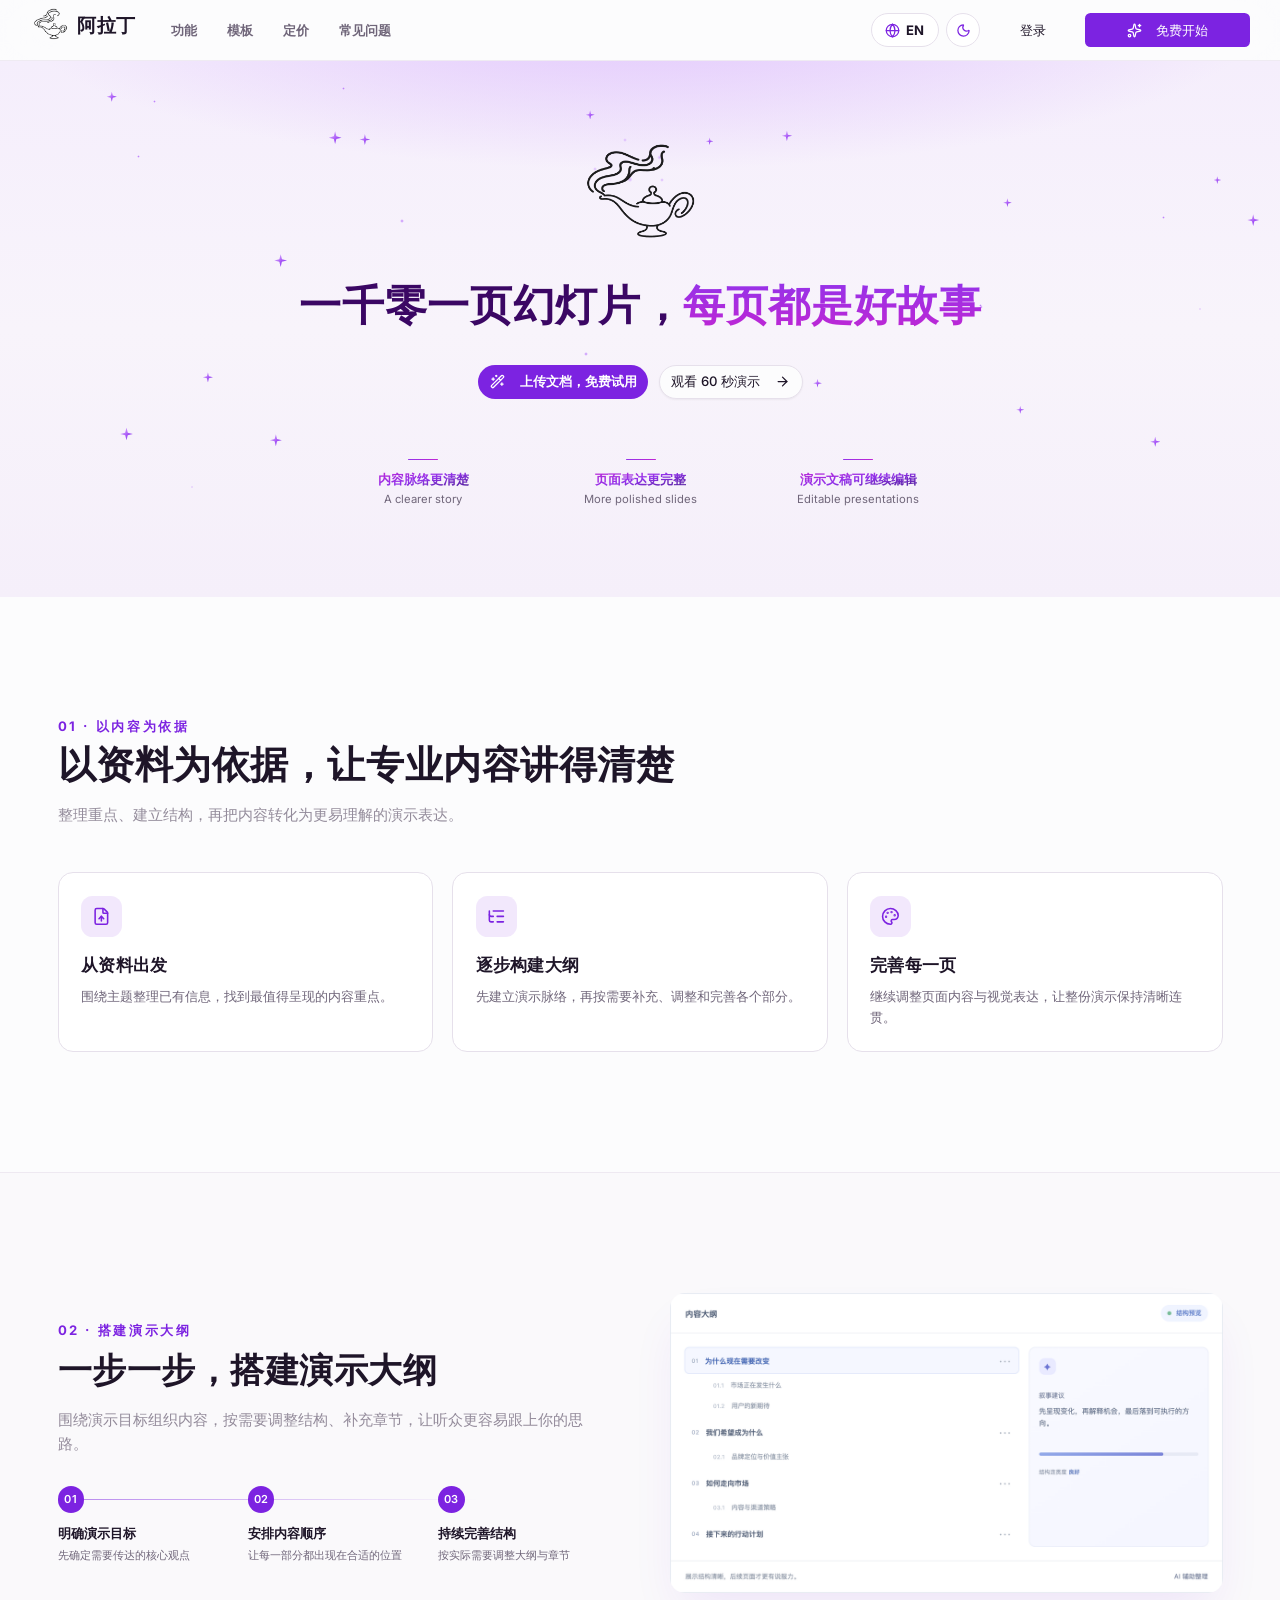
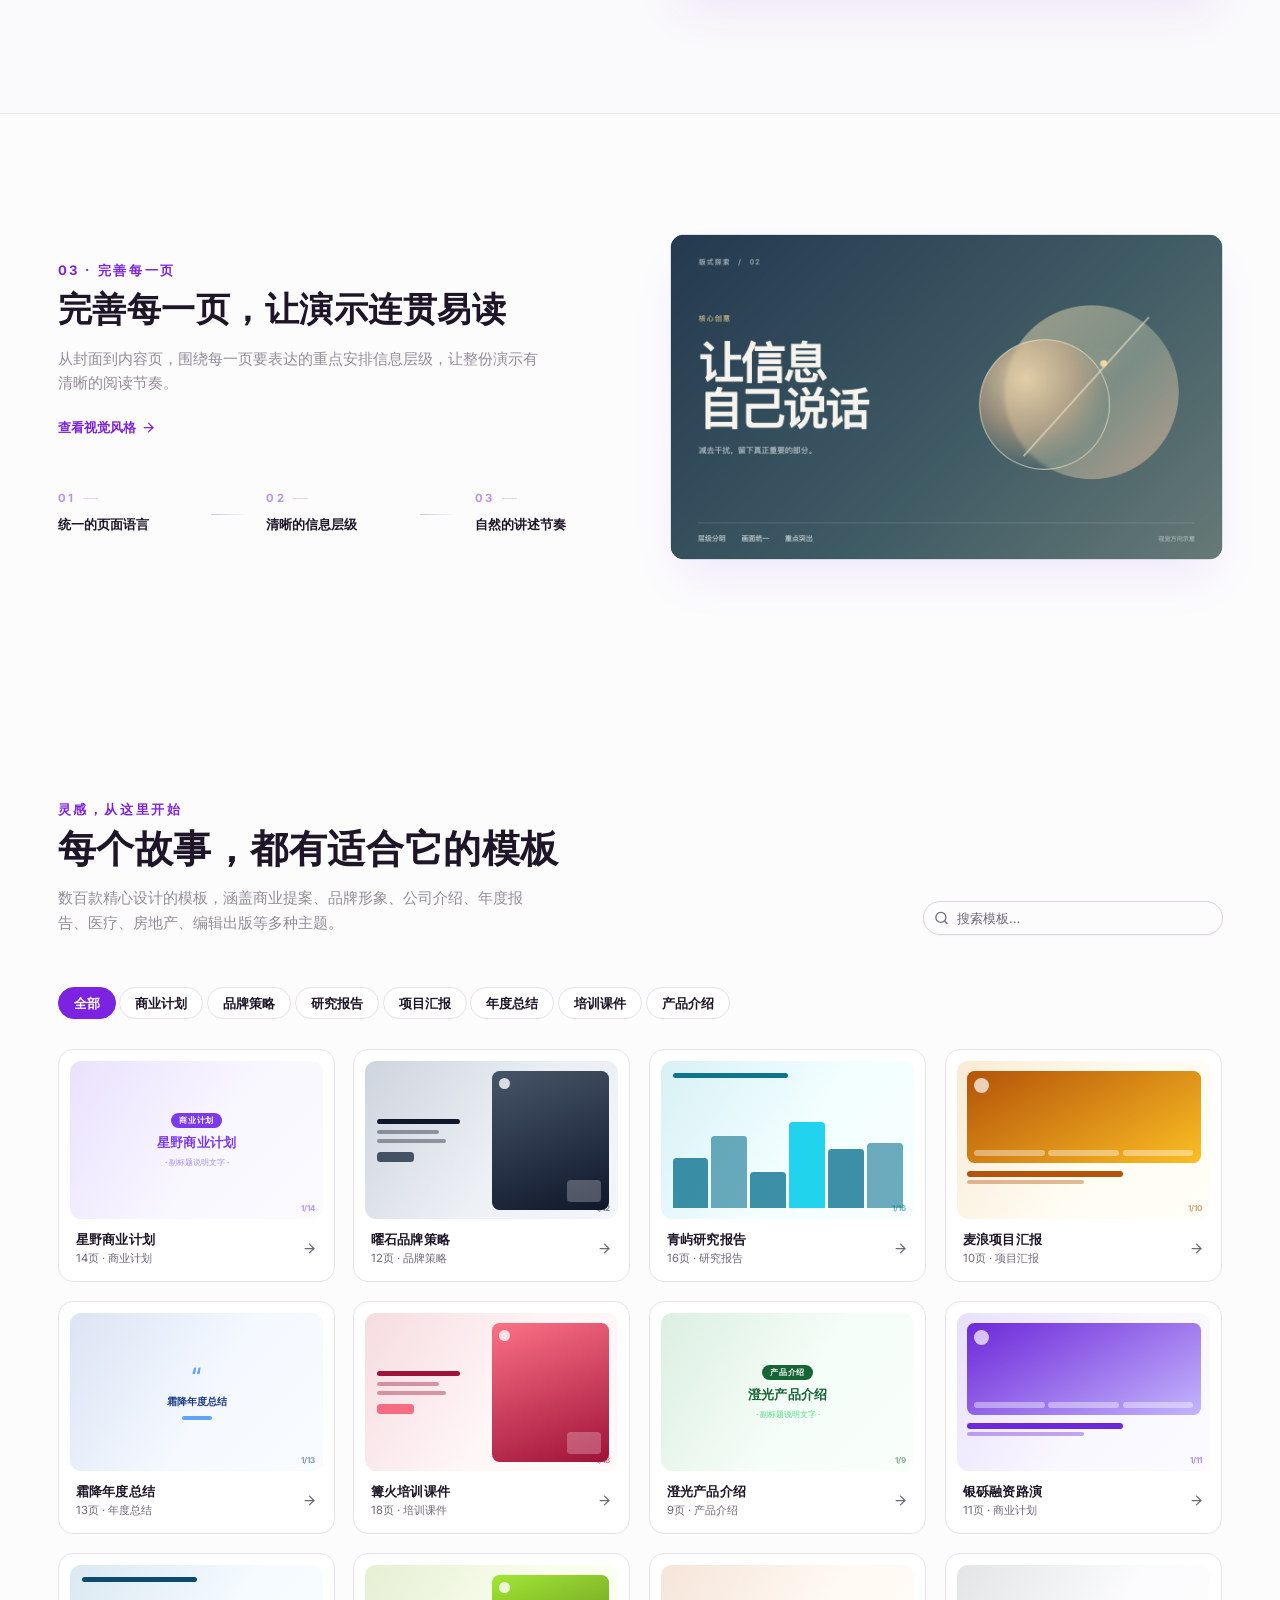
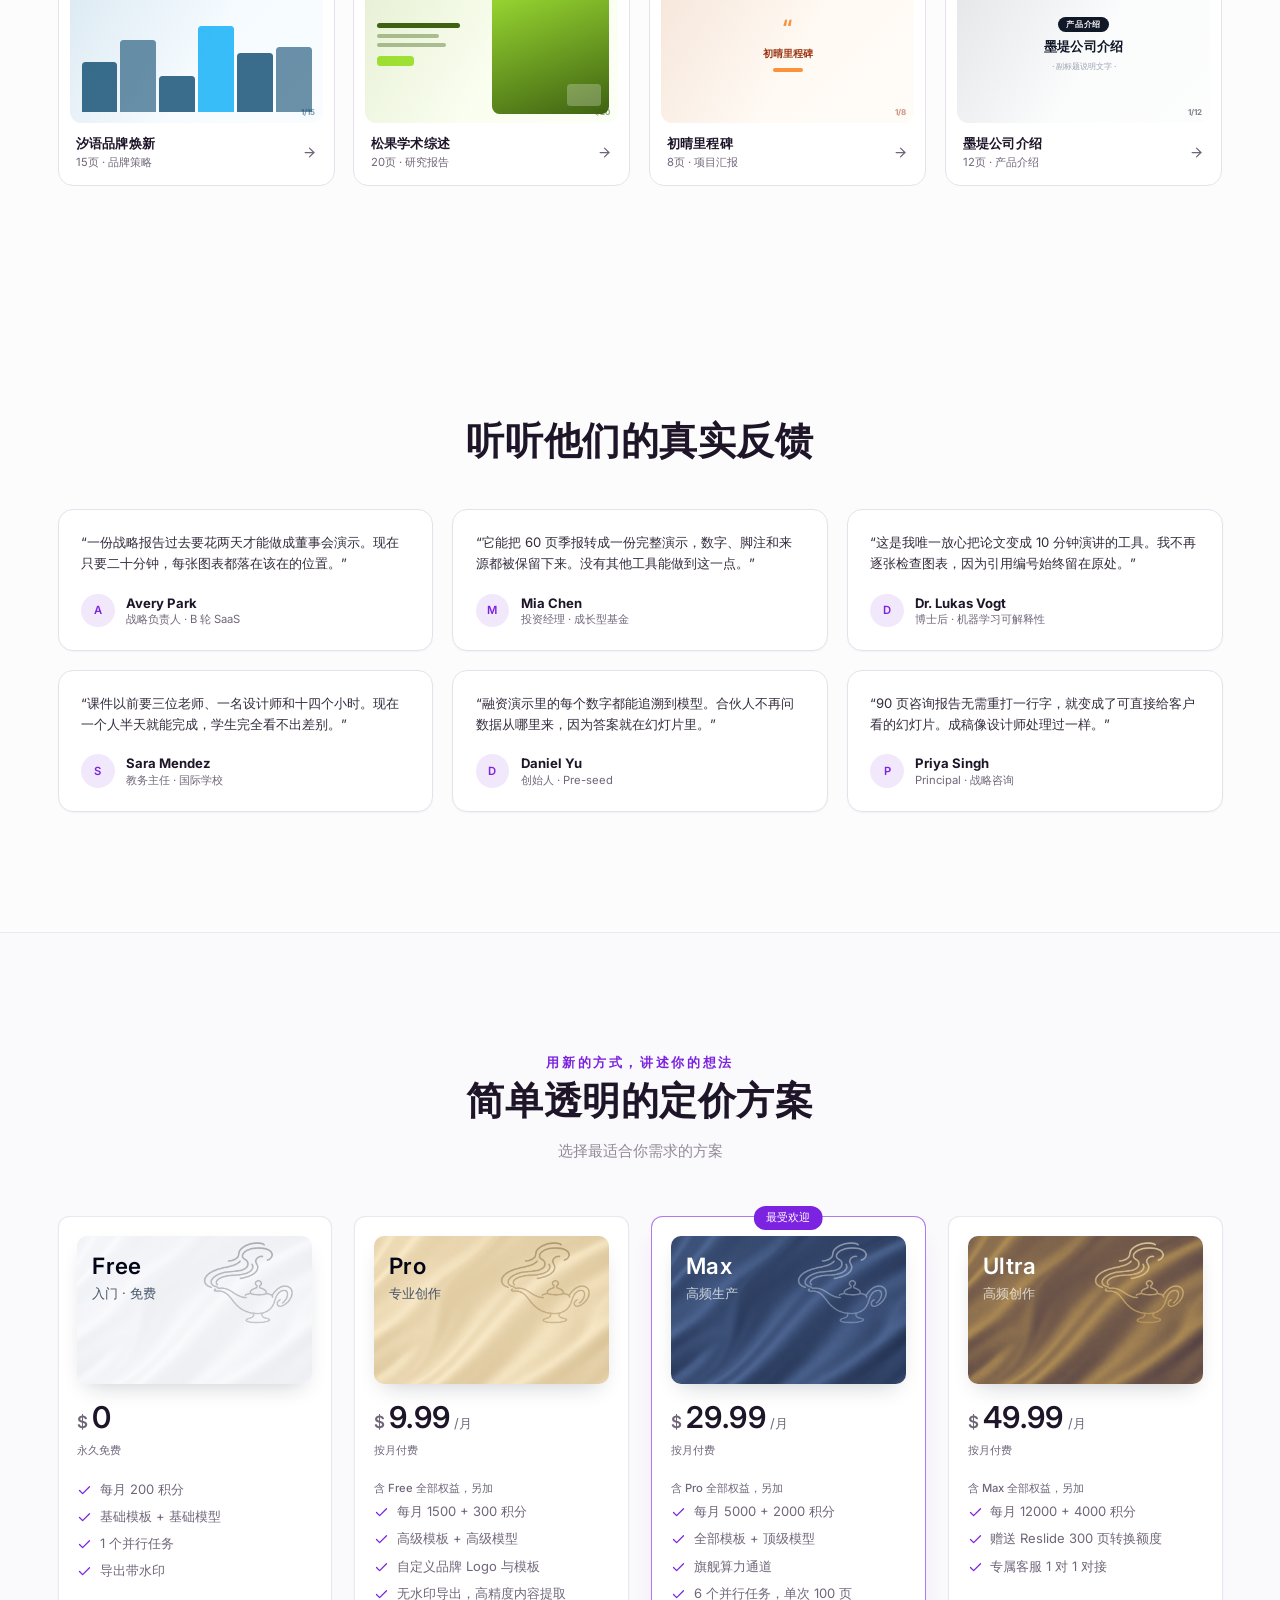
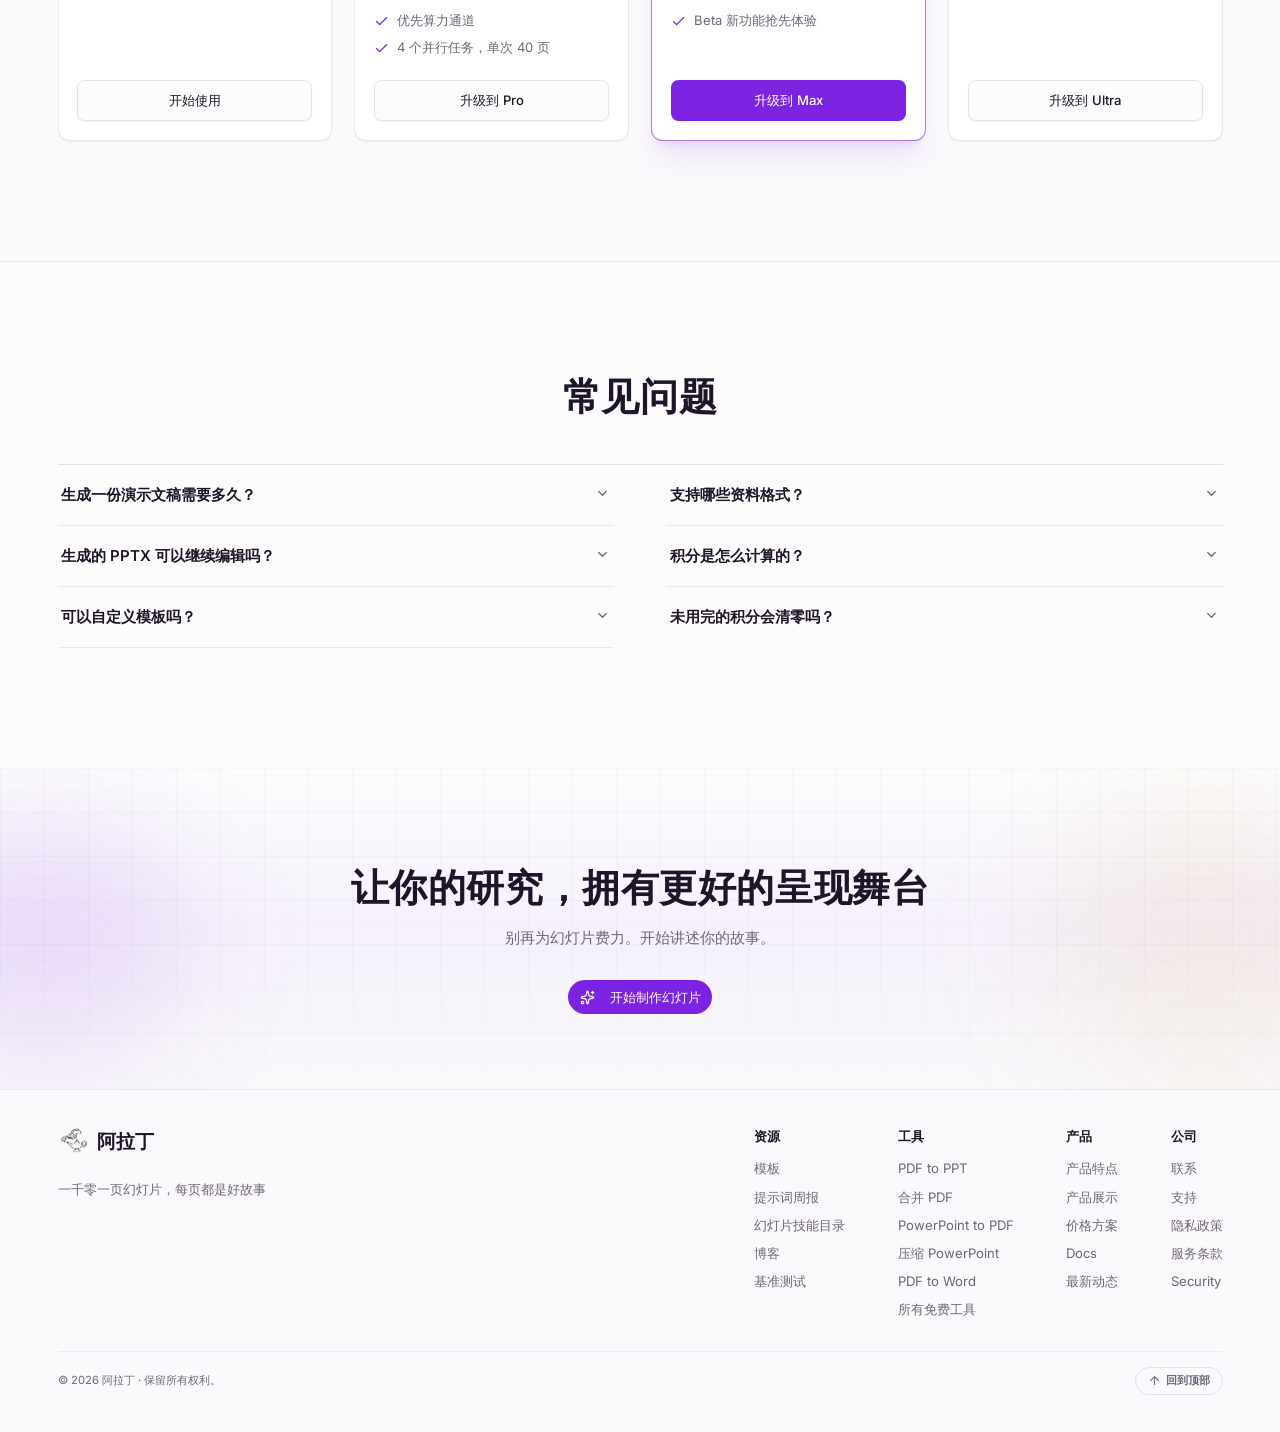
==== index.html @ 60a88970 "Deploy slidespark site" ====
<!doctype html>
<html lang="zh-CN">
  <head>
    <meta charset="UTF-8" />
    <meta name="viewport" content="width=device-width, initial-scale=1.0" />
    <link rel="icon" type="image/png" href="./brand/logo.png" />
    <title>阿拉丁</title>
    <script type="module" crossorigin src="./assets/index-CtnZrAP1.js"></script>
    <link rel="stylesheet" crossorigin href="./assets/index-D7KIjCZN.css">
  </head>
  <body>
    <div id="root"></div>
  </body>
</html>
---- assets/index-D7KIjCZN.css ----
@import"https://fonts.googleapis.com/css2?family=Inter:wght@400;500;600;700&display=swap";*,:before,:after{--tw-border-spacing-x: 0;--tw-border-spacing-y: 0;--tw-translate-x: 0;--tw-translate-y: 0;--tw-rotate: 0;--tw-skew-x: 0;--tw-skew-y: 0;--tw-scale-x: 1;--tw-scale-y: 1;--tw-pan-x: ;--tw-pan-y: ;--tw-pinch-zoom: ;--tw-scroll-snap-strictness: proximity;--tw-gradient-from-position: ;--tw-gradient-via-position: ;--tw-gradient-to-position: ;--tw-ordinal: ;--tw-slashed-zero: ;--tw-numeric-figure: ;--tw-numeric-spacing: ;--tw-numeric-fraction: ;--tw-ring-inset: ;--tw-ring-offset-width: 0px;--tw-ring-offset-color: #fff;--tw-ring-color: rgb(59 130 246 / .5);--tw-ring-offset-shadow: 0 0 #0000;--tw-ring-shadow: 0 0 #0000;--tw-shadow: 0 0 #0000;--tw-shadow-colored: 0 0 #0000;--tw-blur: ;--tw-brightness: ;--tw-contrast: ;--tw-grayscale: ;--tw-hue-rotate: ;--tw-invert: ;--tw-saturate: ;--tw-sepia: ;--tw-drop-shadow: ;--tw-backdrop-blur: ;--tw-backdrop-brightness: ;--tw-backdrop-contrast: ;--tw-backdrop-grayscale: ;--tw-backdrop-hue-rotate: ;--tw-backdrop-invert: ;--tw-backdrop-opacity: ;--tw-backdrop-saturate: ;--tw-backdrop-sepia: ;--tw-contain-size: ;--tw-contain-layout: ;--tw-contain-paint: ;--tw-contain-style: }::backdrop{--tw-border-spacing-x: 0;--tw-border-spacing-y: 0;--tw-translate-x: 0;--tw-translate-y: 0;--tw-rotate: 0;--tw-skew-x: 0;--tw-skew-y: 0;--tw-scale-x: 1;--tw-scale-y: 1;--tw-pan-x: ;--tw-pan-y: ;--tw-pinch-zoom: ;--tw-scroll-snap-strictness: proximity;--tw-gradient-from-position: ;--tw-gradient-via-position: ;--tw-gradient-to-position: ;--tw-ordinal: ;--tw-slashed-zero: ;--tw-numeric-figure: ;--tw-numeric-spacing: ;--tw-numeric-fraction: ;--tw-ring-inset: ;--tw-ring-offset-width: 0px;--tw-ring-offset-color: #fff;--tw-ring-color: rgb(59 130 246 / .5);--tw-ring-offset-shadow: 0 0 #0000;--tw-ring-shadow: 0 0 #0000;--tw-shadow: 0 0 #0000;--tw-shadow-colored: 0 0 #0000;--tw-blur: ;--tw-brightness: ;--tw-contrast: ;--tw-grayscale: ;--tw-hue-rotate: ;--tw-invert: ;--tw-saturate: ;--tw-sepia: ;--tw-drop-shadow: ;--tw-backdrop-blur: ;--tw-backdrop-brightness: ;--tw-backdrop-contrast: ;--tw-backdrop-grayscale: ;--tw-backdrop-hue-rotate: ;--tw-backdrop-invert: ;--tw-backdrop-opacity: ;--tw-backdrop-saturate: ;--tw-backdrop-sepia: ;--tw-contain-size: ;--tw-contain-layout: ;--tw-contain-paint: ;--tw-contain-style: }*,:before,:after{box-sizing:border-box;border-width:0;border-style:solid;border-color:#e5e7eb}:before,:after{--tw-content: ""}html,:host{line-height:1.5;-webkit-text-size-adjust:100%;-moz-tab-size:4;-o-tab-size:4;tab-size:4;font-family:ui-sans-serif,system-ui,sans-serif,"Apple Color Emoji","Segoe UI Emoji",Segoe UI Symbol,"Noto Color Emoji";font-feature-settings:normal;font-variation-settings:normal;-webkit-tap-highlight-color:transparent}body{margin:0;line-height:inherit}hr{height:0;color:inherit;border-top-width:1px}abbr:where([title]){-webkit-text-decoration:underline dotted;text-decoration:underline dotted}h1,h2,h3,h4,h5,h6{font-size:inherit;font-weight:inherit}a{color:inherit;text-decoration:inherit}b,strong{font-weight:bolder}code,kbd,samp,pre{font-family:ui-monospace,SFMono-Regular,Menlo,Monaco,Consolas,Liberation Mono,Courier New,monospace;font-feature-settings:normal;font-variation-settings:normal;font-size:1em}small{font-size:80%}sub,sup{font-size:75%;line-height:0;position:relative;vertical-align:baseline}sub{bottom:-.25em}sup{top:-.5em}table{text-indent:0;border-color:inherit;border-collapse:collapse}button,input,optgroup,select,textarea{font-family:inherit;font-feature-settings:inherit;font-variation-settings:inherit;font-size:100%;font-weight:inherit;line-height:inherit;letter-spacing:inherit;color:inherit;margin:0;padding:0}button,select{text-transform:none}button,input:where([type=button]),input:where([type=reset]),input:where([type=submit]){-webkit-appearance:button;background-color:transparent;background-image:none}:-moz-focusring{outline:auto}:-moz-ui-invalid{box-shadow:none}progress{vertical-align:baseline}::-webkit-inner-spin-button,::-webkit-outer-spin-button{height:auto}[type=search]{-webkit-appearance:textfield;outline-offset:-2px}::-webkit-search-decoration{-webkit-appearance:none}::-webkit-file-upload-button{-webkit-appearance:button;font:inherit}summary{display:list-item}blockquote,dl,dd,h1,h2,h3,h4,h5,h6,hr,figure,p,pre{margin:0}fieldset{margin:0;padding:0}legend{padding:0}ol,ul,menu{list-style:none;margin:0;padding:0}dialog{padding:0}textarea{resize:vertical}input::-moz-placeholder,textarea::-moz-placeholder{opacity:1;color:#9ca3af}input::placeholder,textarea::placeholder{opacity:1;color:#9ca3af}button,[role=button]{cursor:pointer}:disabled{cursor:default}img,svg,video,canvas,audio,iframe,embed,object{display:block;vertical-align:middle}img,video{max-width:100%;height:auto}[hidden]:where(:not([hidden=until-found])){display:none}:root{font-size:15px;--background: 270 30% 99%;--foreground: 268 32% 12%;--card: 0 0% 100%;--card-foreground: 268 32% 12%;--popover: 0 0% 100%;--popover-foreground: 268 32% 12%;--primary: 268 76% 51%;--primary-foreground: 0 0% 100%;--secondary: 270 18% 96%;--secondary-foreground: 268 32% 16%;--muted: 270 14% 97%;--muted-foreground: 268 9% 44%;--accent: 40 62% 55%;--accent-foreground: 268 40% 12%;--destructive: 0 74% 52%;--destructive-foreground: 0 0% 98%;--border: 270 20% 90%;--input: 270 20% 86%;--ring: 268 76% 51%;--radius: .5rem;--sidebar-background: 270 45% 98%;--sidebar-foreground: 268 32% 12%;--sidebar-primary: 268 76% 51%;--sidebar-primary-foreground: 0 0% 100%;--sidebar-accent: 270 32% 94%;--sidebar-accent-foreground: 268 32% 16%;--sidebar-border: 270 20% 90%;--sidebar-ring: 268 76% 51%}.\!dark{--background: 266 48% 8% !important;--foreground: 44 45% 93% !important;--card: 265 42% 11% !important;--card-foreground: 44 45% 93% !important;--popover: 265 42% 11% !important;--popover-foreground: 44 45% 93% !important;--primary: 42 95% 58% !important;--primary-foreground: 266 55% 10% !important;--secondary: 262 28% 17% !important;--secondary-foreground: 44 45% 93% !important;--muted: 262 24% 16% !important;--muted-foreground: 258 13% 63% !important;--accent: 262 85% 74% !important;--accent-foreground: 266 55% 10% !important;--destructive: 0 60% 50% !important;--destructive-foreground: 0 0% 98% !important;--border: 260 24% 19% !important;--input: 260 24% 22% !important;--ring: 42 95% 58% !important;--sidebar-background: 266 46% 9% !important;--sidebar-foreground: 44 45% 93% !important;--sidebar-primary: 42 95% 58% !important;--sidebar-primary-foreground: 266 55% 10% !important;--sidebar-accent: 262 28% 17% !important;--sidebar-accent-foreground: 44 45% 93% !important;--sidebar-border: 260 24% 19% !important;--sidebar-ring: 42 95% 58% !important}.dark{--background: 266 48% 8%;--foreground: 44 45% 93%;--card: 265 42% 11%;--card-foreground: 44 45% 93%;--popover: 265 42% 11%;--popover-foreground: 44 45% 93%;--primary: 42 95% 58%;--primary-foreground: 266 55% 10%;--secondary: 262 28% 17%;--secondary-foreground: 44 45% 93%;--muted: 262 24% 16%;--muted-foreground: 258 13% 63%;--accent: 262 85% 74%;--accent-foreground: 266 55% 10%;--destructive: 0 60% 50%;--destructive-foreground: 0 0% 98%;--border: 260 24% 19%;--input: 260 24% 22%;--ring: 42 95% 58%;--sidebar-background: 266 46% 9%;--sidebar-foreground: 44 45% 93%;--sidebar-primary: 42 95% 58%;--sidebar-primary-foreground: 266 55% 10%;--sidebar-accent: 262 28% 17%;--sidebar-accent-foreground: 44 45% 93%;--sidebar-border: 260 24% 19%;--sidebar-ring: 42 95% 58%}*{border-color:hsl(var(--border))}body{background-color:hsl(var(--background));color:hsl(var(--foreground));font-family:Inter,-apple-system,BlinkMacSystemFont,Segoe UI,PingFang SC,Microsoft YaHei,sans-serif}html{scroll-behavior:smooth}.sr-only{position:absolute;width:1px;height:1px;padding:0;margin:-1px;overflow:hidden;clip:rect(0,0,0,0);white-space:nowrap;border-width:0}.pointer-events-none{pointer-events:none}.visible{visibility:visible}.invisible{visibility:hidden}.fixed{position:fixed}.absolute{position:absolute}.relative{position:relative}.sticky{position:sticky}.inset-0{inset:0}.inset-x-0{left:0;right:0}.inset-y-0{top:0;bottom:0}.-bottom-12{bottom:-3rem}.-bottom-28{bottom:-7rem}.-bottom-40{bottom:-10rem}.-bottom-48{bottom:-12rem}.-left-12{left:-3rem}.-left-24{left:-6rem}.-right-12{right:-3rem}.-right-14{right:-3.5rem}.-right-20{right:-5rem}.-right-24{right:-6rem}.-top-1\.5{top:-.375rem}.-top-12{top:-3rem}.-top-24{top:-6rem}.-top-3{top:-.75rem}.-top-40{top:-10rem}.bottom-0{bottom:0}.bottom-1\.5{bottom:.375rem}.bottom-2{bottom:.5rem}.bottom-2\.5{bottom:.625rem}.bottom-3{bottom:.75rem}.left-0{left:0}.left-1{left:.25rem}.left-1\/2{left:50%}.left-2{left:.5rem}.left-3{left:.75rem}.left-4{left:1rem}.left-7{left:1.75rem}.left-\[50\%\]{left:50%}.right-0{right:0}.right-1{right:.25rem}.right-2{right:.5rem}.right-3{right:.75rem}.right-3\.5{right:.875rem}.right-4{right:1rem}.right-\[calc\(33\.333\%-3\.5rem\)\]{right:calc(33.333% - 3.5rem)}.top-0{top:0}.top-1\.5{top:.375rem}.top-1\/2{top:50%}.top-10{top:2.5rem}.top-14{top:3.5rem}.top-16{top:4rem}.top-2{top:.5rem}.top-3{top:.75rem}.top-3\.5{top:.875rem}.top-4{top:1rem}.top-\[1px\]{top:1px}.top-\[50\%\]{top:50%}.top-\[60\%\]{top:60%}.top-full{top:100%}.isolate{isolation:isolate}.z-10{z-index:10}.z-20{z-index:20}.z-40{z-index:40}.z-50{z-index:50}.z-\[100\]{z-index:100}.z-\[1\]{z-index:1}.order-1{order:1}.order-2{order:2}.order-first{order:-9999}.order-last{order:9999}.col-start-2{grid-column-start:2}.row-span-2{grid-row:span 2 / span 2}.row-start-1{grid-row-start:1}.\!m-0{margin:0!important}.m-2\.5{margin:.625rem}.m-6{margin:1.5rem}.-mx-1{margin-left:-.25rem;margin-right:-.25rem}.-my-2{margin-top:-.5rem;margin-bottom:-.5rem}.mx-2{margin-left:.5rem;margin-right:.5rem}.mx-3\.5{margin-left:.875rem;margin-right:.875rem}.mx-4{margin-left:1rem;margin-right:1rem}.mx-auto{margin-left:auto;margin-right:auto}.my-0{margin-top:0;margin-bottom:0}.my-0\.5{margin-top:.125rem;margin-bottom:.125rem}.my-1{margin-top:.25rem;margin-bottom:.25rem}.-ml-4{margin-left:-1rem}.-mt-4{margin-top:-1rem}.mb-1\.5{margin-bottom:.375rem}.mb-12{margin-bottom:3rem}.mb-2{margin-bottom:.5rem}.mb-2\.5{margin-bottom:.625rem}.mb-3{margin-bottom:.75rem}.mb-4{margin-bottom:1rem}.mb-6{margin-bottom:1.5rem}.mb-8{margin-bottom:2rem}.ml-0{margin-left:0}.ml-1{margin-left:.25rem}.ml-1\.5{margin-left:.375rem}.ml-2{margin-left:.5rem}.ml-4{margin-left:1rem}.ml-auto{margin-left:auto}.mr-1{margin-right:.25rem}.mr-1\.5{margin-right:.375rem}.mr-2{margin-right:.5rem}.mr-auto{margin-right:auto}.mt-0{margin-top:0}.mt-0\.5{margin-top:.125rem}.mt-1{margin-top:.25rem}.mt-1\.5{margin-top:.375rem}.mt-12{margin-top:3rem}.mt-14{margin-top:3.5rem}.mt-16{margin-top:4rem}.mt-2{margin-top:.5rem}.mt-2\.5{margin-top:.625rem}.mt-3{margin-top:.75rem}.mt-4{margin-top:1rem}.mt-5{margin-top:1.25rem}.mt-6{margin-top:1.5rem}.mt-8{margin-top:2rem}.mt-9{margin-top:2.25rem}.mt-auto{margin-top:auto}.line-clamp-1{overflow:hidden;display:-webkit-box;-webkit-box-orient:vertical;-webkit-line-clamp:1}.line-clamp-2{overflow:hidden;display:-webkit-box;-webkit-box-orient:vertical;-webkit-line-clamp:2}.block{display:block}.flex{display:flex}.inline-flex{display:inline-flex}.table{display:table}.table-caption{display:table-caption}.table-cell{display:table-cell}.table-row{display:table-row}.grid{display:grid}.hidden{display:none}.aspect-\[16\/10\]{aspect-ratio:16/10}.aspect-\[856\/540\]{aspect-ratio:856/540}.aspect-square{aspect-ratio:1 / 1}.aspect-video{aspect-ratio:16 / 9}.size-10{width:2.5rem;height:2.5rem}.size-2{width:.5rem;height:.5rem}.size-2\.5{width:.625rem;height:.625rem}.size-3{width:.75rem;height:.75rem}.size-3\.5{width:.875rem;height:.875rem}.size-4{width:1rem;height:1rem}.size-6{width:1.5rem;height:1.5rem}.size-7{width:1.75rem;height:1.75rem}.size-8{width:2rem;height:2rem}.size-9{width:2.25rem;height:2.25rem}.size-auto{width:auto;height:auto}.size-full{width:100%;height:100%}.h-0\.5{height:.125rem}.h-1{height:.25rem}.h-1\.5{height:.375rem}.h-10{height:2.5rem}.h-11{height:2.75rem}.h-12{height:3rem}.h-14{height:3.5rem}.h-16{height:4rem}.h-2{height:.5rem}.h-2\.5{height:.625rem}.h-2\/3{height:66.666667%}.h-3{height:.75rem}.h-3\.5{height:.875rem}.h-32{height:8rem}.h-4{height:1rem}.h-5{height:1.25rem}.h-6{height:1.5rem}.h-7{height:1.75rem}.h-72{height:18rem}.h-8{height:2rem}.h-80{height:20rem}.h-9{height:2.25rem}.h-\[1\.15rem\]{height:1.15rem}.h-\[28rem\]{height:28rem}.h-\[30rem\]{height:30rem}.h-\[36rem\]{height:36rem}.h-\[calc\(100\%-1px\)\]{height:calc(100% - 1px)}.h-\[var\(--radix-navigation-menu-viewport-height\)\]{height:var(--radix-navigation-menu-viewport-height)}.h-\[var\(--radix-select-trigger-height\)\]{height:var(--radix-select-trigger-height)}.h-auto{height:auto}.h-full{height:100%}.h-px{height:1px}.h-screen{height:100vh}.h-svh{height:100svh}.max-h-\[300px\]{max-height:300px}.max-h-\[46vh\]{max-height:46vh}.max-h-\[72vh\]{max-height:72vh}.min-h-0{min-height:0px}.min-h-16{min-height:4rem}.min-h-20{min-height:5rem}.min-h-24{min-height:6rem}.min-h-4{min-height:1rem}.min-h-44{min-height:11rem}.min-h-screen{min-height:100vh}.min-h-svh{min-height:100svh}.w-0{width:0px}.w-1{width:.25rem}.w-1\/2{width:50%}.w-1\/3{width:33.333333%}.w-10{width:2.5rem}.w-11{width:2.75rem}.w-12{width:3rem}.w-14{width:3.5rem}.w-16{width:4rem}.w-2{width:.5rem}.w-2\.5{width:.625rem}.w-2\/3{width:66.666667%}.w-24{width:6rem}.w-3{width:.75rem}.w-3\.5{width:.875rem}.w-3\/4{width:75%}.w-3\/5{width:60%}.w-32{width:8rem}.w-4{width:1rem}.w-4\/5{width:80%}.w-4\/6{width:66.666667%}.w-44{width:11rem}.w-48{width:12rem}.w-5{width:1.25rem}.w-6{width:1.5rem}.w-60{width:15rem}.w-64{width:16rem}.w-7{width:1.75rem}.w-72{width:18rem}.w-8{width:2rem}.w-80{width:20rem}.w-9{width:2.25rem}.w-\[100px\]{width:100px}.w-\[28rem\]{width:28rem}.w-\[30\%\]{width:30%}.w-\[30rem\]{width:30rem}.w-\[54rem\]{width:54rem}.w-\[68px\]{width:68px}.w-auto{width:auto}.w-fit{width:-moz-fit-content;width:fit-content}.w-full{width:100%}.w-max{width:-moz-max-content;width:max-content}.w-px{width:1px}.min-w-0{min-width:0px}.min-w-10{min-width:2.5rem}.min-w-5{min-width:1.25rem}.min-w-8{min-width:2rem}.min-w-80{min-width:20rem}.min-w-9{min-width:2.25rem}.min-w-\[12rem\]{min-width:12rem}.min-w-\[8rem\]{min-width:8rem}.min-w-\[var\(--radix-select-trigger-width\)\]{min-width:var(--radix-select-trigger-width)}.max-w-2xl{max-width:42rem}.max-w-3xl{max-width:48rem}.max-w-4xl{max-width:56rem}.max-w-56{max-width:14rem}.max-w-5xl{max-width:64rem}.max-w-6xl{max-width:72rem}.max-w-\[1240px\]{max-width:1240px}.max-w-\[1380px\]{max-width:1380px}.max-w-\[1680px\]{max-width:1680px}.max-w-\[480px\]{max-width:480px}.max-w-\[85\%\]{max-width:85%}.max-w-\[calc\(100\%-2rem\)\]{max-width:calc(100% - 2rem)}.max-w-lg{max-width:32rem}.max-w-max{max-width:-moz-max-content;max-width:max-content}.max-w-md{max-width:28rem}.max-w-sm{max-width:24rem}.max-w-xl{max-width:36rem}.max-w-xs{max-width:20rem}.flex-1{flex:1 1 0%}.shrink-0{flex-shrink:0}.grow{flex-grow:1}.grow-0{flex-grow:0}.basis-full{flex-basis:100%}.caption-bottom{caption-side:bottom}.border-collapse{border-collapse:collapse}.-translate-x-1\/2{--tw-translate-x: -50%;transform:translate(var(--tw-translate-x),var(--tw-translate-y)) rotate(var(--tw-rotate)) skew(var(--tw-skew-x)) skewY(var(--tw-skew-y)) scaleX(var(--tw-scale-x)) scaleY(var(--tw-scale-y))}.-translate-x-px{--tw-translate-x: -1px;transform:translate(var(--tw-translate-x),var(--tw-translate-y)) rotate(var(--tw-rotate)) skew(var(--tw-skew-x)) skewY(var(--tw-skew-y)) scaleX(var(--tw-scale-x)) scaleY(var(--tw-scale-y))}.-translate-y-1\/2{--tw-translate-y: -50%;transform:translate(var(--tw-translate-x),var(--tw-translate-y)) rotate(var(--tw-rotate)) skew(var(--tw-skew-x)) skewY(var(--tw-skew-y)) scaleX(var(--tw-scale-x)) scaleY(var(--tw-scale-y))}.translate-x-\[-50\%\]{--tw-translate-x: -50%;transform:translate(var(--tw-translate-x),var(--tw-translate-y)) rotate(var(--tw-rotate)) skew(var(--tw-skew-x)) skewY(var(--tw-skew-y)) scaleX(var(--tw-scale-x)) scaleY(var(--tw-scale-y))}.translate-x-px{--tw-translate-x: 1px;transform:translate(var(--tw-translate-x),var(--tw-translate-y)) rotate(var(--tw-rotate)) skew(var(--tw-skew-x)) skewY(var(--tw-skew-y)) scaleX(var(--tw-scale-x)) scaleY(var(--tw-scale-y))}.translate-y-0\.5{--tw-translate-y: .125rem;transform:translate(var(--tw-translate-x),var(--tw-translate-y)) rotate(var(--tw-rotate)) skew(var(--tw-skew-x)) skewY(var(--tw-skew-y)) scaleX(var(--tw-scale-x)) scaleY(var(--tw-scale-y))}.translate-y-\[-50\%\]{--tw-translate-y: -50%;transform:translate(var(--tw-translate-x),var(--tw-translate-y)) rotate(var(--tw-rotate)) skew(var(--tw-skew-x)) skewY(var(--tw-skew-y)) scaleX(var(--tw-scale-x)) scaleY(var(--tw-scale-y))}.translate-y-\[calc\(-50\%_-_2px\)\]{--tw-translate-y: calc(-50% - 2px) ;transform:translate(var(--tw-translate-x),var(--tw-translate-y)) rotate(var(--tw-rotate)) skew(var(--tw-skew-x)) skewY(var(--tw-skew-y)) scaleX(var(--tw-scale-x)) scaleY(var(--tw-scale-y))}.-rotate-180{--tw-rotate: -180deg;transform:translate(var(--tw-translate-x),var(--tw-translate-y)) rotate(var(--tw-rotate)) skew(var(--tw-skew-x)) skewY(var(--tw-skew-y)) scaleX(var(--tw-scale-x)) scaleY(var(--tw-scale-y))}.rotate-180{--tw-rotate: 180deg;transform:translate(var(--tw-translate-x),var(--tw-translate-y)) rotate(var(--tw-rotate)) skew(var(--tw-skew-x)) skewY(var(--tw-skew-y)) scaleX(var(--tw-scale-x)) scaleY(var(--tw-scale-y))}.rotate-45{--tw-rotate: 45deg;transform:translate(var(--tw-translate-x),var(--tw-translate-y)) rotate(var(--tw-rotate)) skew(var(--tw-skew-x)) skewY(var(--tw-skew-y)) scaleX(var(--tw-scale-x)) scaleY(var(--tw-scale-y))}.rotate-90{--tw-rotate: 90deg;transform:translate(var(--tw-translate-x),var(--tw-translate-y)) rotate(var(--tw-rotate)) skew(var(--tw-skew-x)) skewY(var(--tw-skew-y)) scaleX(var(--tw-scale-x)) scaleY(var(--tw-scale-y))}.transform{transform:translate(var(--tw-translate-x),var(--tw-translate-y)) rotate(var(--tw-rotate)) skew(var(--tw-skew-x)) skewY(var(--tw-skew-y)) scaleX(var(--tw-scale-x)) scaleY(var(--tw-scale-y))}@keyframes caret-blink{0%,70%,to{opacity:1}20%,50%{opacity:0}}.animate-caret-blink{animation:caret-blink 1.25s ease-out infinite}@keyframes pulse{50%{opacity:.5}}.animate-pulse{animation:pulse 2s cubic-bezier(.4,0,.6,1) infinite}@keyframes spin{to{transform:rotate(360deg)}}.animate-spin{animation:spin 1s linear infinite}.cursor-default{cursor:default}.cursor-grab{cursor:grab}.cursor-grabbing{cursor:grabbing}.cursor-pointer{cursor:pointer}.cursor-text{cursor:text}.touch-none{touch-action:none}.select-none{-webkit-user-select:none;-moz-user-select:none;user-select:none}.resize-none{resize:none}.scroll-my-1{scroll-margin-top:.25rem;scroll-margin-bottom:.25rem}.scroll-mt-24{scroll-margin-top:6rem}.scroll-py-1{scroll-padding-top:.25rem;scroll-padding-bottom:.25rem}.list-disc{list-style-type:disc}.list-none{list-style-type:none}.auto-rows-min{grid-auto-rows:min-content}.grid-cols-2{grid-template-columns:repeat(2,minmax(0,1fr))}.grid-cols-3{grid-template-columns:repeat(3,minmax(0,1fr))}.grid-cols-\[0_1fr\]{grid-template-columns:0 1fr}.grid-rows-\[auto_auto\]{grid-template-rows:auto auto}.flex-row{flex-direction:row}.flex-col{flex-direction:column}.flex-col-reverse{flex-direction:column-reverse}.flex-wrap{flex-wrap:wrap}.place-content-center{place-content:center}.items-start{align-items:flex-start}.items-end{align-items:flex-end}.items-center{align-items:center}.items-baseline{align-items:baseline}.items-stretch{align-items:stretch}.justify-start{justify-content:flex-start}.justify-end{justify-content:flex-end}.justify-center{justify-content:center}.justify-between{justify-content:space-between}.justify-items-start{justify-items:start}.gap-0\.5{gap:.125rem}.gap-1{gap:.25rem}.gap-1\.5{gap:.375rem}.gap-16{gap:4rem}.gap-2{gap:.5rem}.gap-2\.5{gap:.625rem}.gap-3{gap:.75rem}.gap-4{gap:1rem}.gap-5{gap:1.25rem}.gap-6{gap:1.5rem}.gap-7{gap:1.75rem}.gap-8{gap:2rem}.gap-\[--spacing\(var\(--gap\)\)\]{gap:var(--spacing(var(--gap)))}.gap-x-14{-moz-column-gap:3.5rem;column-gap:3.5rem}.gap-y-0\.5{row-gap:.125rem}.gap-y-8{row-gap:2rem}.space-y-1>:not([hidden])~:not([hidden]){--tw-space-y-reverse: 0;margin-top:calc(.25rem * calc(1 - var(--tw-space-y-reverse)));margin-bottom:calc(.25rem * var(--tw-space-y-reverse))}.space-y-1\.5>:not([hidden])~:not([hidden]){--tw-space-y-reverse: 0;margin-top:calc(.375rem * calc(1 - var(--tw-space-y-reverse)));margin-bottom:calc(.375rem * var(--tw-space-y-reverse))}.space-y-12>:not([hidden])~:not([hidden]){--tw-space-y-reverse: 0;margin-top:calc(3rem * calc(1 - var(--tw-space-y-reverse)));margin-bottom:calc(3rem * var(--tw-space-y-reverse))}.space-y-2>:not([hidden])~:not([hidden]){--tw-space-y-reverse: 0;margin-top:calc(.5rem * calc(1 - var(--tw-space-y-reverse)));margin-bottom:calc(.5rem * var(--tw-space-y-reverse))}.space-y-2\.5>:not([hidden])~:not([hidden]){--tw-space-y-reverse: 0;margin-top:calc(.625rem * calc(1 - var(--tw-space-y-reverse)));margin-bottom:calc(.625rem * var(--tw-space-y-reverse))}.space-y-3>:not([hidden])~:not([hidden]){--tw-space-y-reverse: 0;margin-top:calc(.75rem * calc(1 - var(--tw-space-y-reverse)));margin-bottom:calc(.75rem * var(--tw-space-y-reverse))}.space-y-3\.5>:not([hidden])~:not([hidden]){--tw-space-y-reverse: 0;margin-top:calc(.875rem * calc(1 - var(--tw-space-y-reverse)));margin-bottom:calc(.875rem * var(--tw-space-y-reverse))}.space-y-4>:not([hidden])~:not([hidden]){--tw-space-y-reverse: 0;margin-top:calc(1rem * calc(1 - var(--tw-space-y-reverse)));margin-bottom:calc(1rem * var(--tw-space-y-reverse))}.space-y-5>:not([hidden])~:not([hidden]){--tw-space-y-reverse: 0;margin-top:calc(1.25rem * calc(1 - var(--tw-space-y-reverse)));margin-bottom:calc(1.25rem * var(--tw-space-y-reverse))}.space-y-6>:not([hidden])~:not([hidden]){--tw-space-y-reverse: 0;margin-top:calc(1.5rem * calc(1 - var(--tw-space-y-reverse)));margin-bottom:calc(1.5rem * var(--tw-space-y-reverse))}.divide-y>:not([hidden])~:not([hidden]){--tw-divide-y-reverse: 0;border-top-width:calc(1px * calc(1 - var(--tw-divide-y-reverse)));border-bottom-width:calc(1px * var(--tw-divide-y-reverse))}.divide-border>:not([hidden])~:not([hidden]){border-color:hsl(var(--border))}.divide-border\/60>:not([hidden])~:not([hidden]){border-color:hsl(var(--border) / .6)}.self-start{align-self:flex-start}.self-stretch{align-self:stretch}.justify-self-end{justify-self:end}.overflow-auto{overflow:auto}.overflow-hidden{overflow:hidden}.overflow-x-auto{overflow-x:auto}.overflow-y-auto{overflow-y:auto}.overflow-x-hidden{overflow-x:hidden}.truncate{overflow:hidden;text-overflow:ellipsis;white-space:nowrap}.whitespace-normal{white-space:normal}.whitespace-nowrap{white-space:nowrap}.whitespace-pre-wrap{white-space:pre-wrap}.break-words{overflow-wrap:break-word}.rounded{border-radius:.25rem}.rounded-2xl{border-radius:1rem}.rounded-3xl{border-radius:1.5rem}.rounded-\[10px\]{border-radius:10px}.rounded-\[2px\]{border-radius:2px}.rounded-\[4px\]{border-radius:4px}.rounded-\[calc\(var\(--radius\)-5px\)\]{border-radius:calc(var(--radius) - 5px)}.rounded-\[inherit\]{border-radius:inherit}.rounded-full{border-radius:9999px}.rounded-lg{border-radius:var(--radius)}.rounded-md{border-radius:calc(var(--radius) - 2px)}.rounded-none{border-radius:0}.rounded-sm{border-radius:calc(var(--radius) - 4px)}.rounded-xl{border-radius:calc(var(--radius) + 4px)}.rounded-xs{border-radius:calc(var(--radius) - 6px)}.rounded-l-md{border-top-left-radius:calc(var(--radius) - 2px);border-bottom-left-radius:calc(var(--radius) - 2px)}.rounded-r-md{border-top-right-radius:calc(var(--radius) - 2px);border-bottom-right-radius:calc(var(--radius) - 2px)}.rounded-t-md{border-top-left-radius:calc(var(--radius) - 2px);border-top-right-radius:calc(var(--radius) - 2px)}.rounded-t-sm{border-top-left-radius:calc(var(--radius) - 4px);border-top-right-radius:calc(var(--radius) - 4px)}.rounded-br-md{border-bottom-right-radius:calc(var(--radius) - 2px)}.rounded-tl-sm{border-top-left-radius:calc(var(--radius) - 4px)}.border{border-width:1px}.border-0{border-width:0px}.border-2{border-width:2px}.border-\[1\.5px\]{border-width:1.5px}.border-y{border-top-width:1px;border-bottom-width:1px}.border-b{border-bottom-width:1px}.border-l{border-left-width:1px}.border-r{border-right-width:1px}.border-t{border-top-width:1px}.border-dashed{border-style:dashed}.border-border{border-color:hsl(var(--border))}.border-border\/50{border-color:hsl(var(--border) / .5)}.border-border\/60{border-color:hsl(var(--border) / .6)}.border-border\/70{border-color:hsl(var(--border) / .7)}.border-border\/80{border-color:hsl(var(--border) / .8)}.border-input{border-color:hsl(var(--input))}.border-primary{border-color:hsl(var(--primary))}.border-primary\/15{border-color:hsl(var(--primary) / .15)}.border-primary\/40{border-color:hsl(var(--primary) / .4)}.border-primary\/50{border-color:hsl(var(--primary) / .5)}.border-primary\/60{border-color:hsl(var(--primary) / .6)}.border-sidebar-border{border-color:hsl(var(--sidebar-border))}.border-transparent{border-color:transparent}.border-l-transparent{border-left-color:transparent}.border-t-transparent{border-top-color:transparent}.bg-\[\#0b0d12\]\/90{background-color:#0b0d12e6}.bg-accent{background-color:hsl(var(--accent))}.bg-accent\/10{background-color:hsl(var(--accent) / .1)}.bg-accent\/15{background-color:hsl(var(--accent) / .15)}.bg-amber-200\/40{background-color:#fde68a66}.bg-amber-500\/10{background-color:#f59e0b1a}.bg-background{background-color:hsl(var(--background))}.bg-background\/75{background-color:hsl(var(--background) / .75)}.bg-background\/80{background-color:hsl(var(--background) / .8)}.bg-background\/95{background-color:hsl(var(--background) / .95)}.bg-black\/50{background-color:#00000080}.bg-border{background-color:hsl(var(--border))}.bg-card{background-color:hsl(var(--card))}.bg-card\/60{background-color:hsl(var(--card) / .6)}.bg-card\/90{background-color:hsl(var(--card) / .9)}.bg-destructive{--tw-bg-opacity: 1;background-color:hsl(var(--destructive) / var(--tw-bg-opacity, 1))}.bg-destructive\/15{background-color:hsl(var(--destructive) / .15)}.bg-emerald-500\/15{background-color:#10b98126}.bg-foreground{background-color:hsl(var(--foreground))}.bg-fuchsia-200\/40{background-color:#f5d0fe66}.bg-input{background-color:hsl(var(--input))}.bg-muted{background-color:hsl(var(--muted))}.bg-muted\/50{background-color:hsl(var(--muted) / .5)}.bg-popover{background-color:hsl(var(--popover))}.bg-primary{background-color:hsl(var(--primary))}.bg-primary\/10{background-color:hsl(var(--primary) / .1)}.bg-primary\/15{background-color:hsl(var(--primary) / .15)}.bg-primary\/20{background-color:hsl(var(--primary) / .2)}.bg-primary\/5{background-color:hsl(var(--primary) / .05)}.bg-purple-300\/40{background-color:#d8b4fe66}.bg-purple-600\/20{background-color:#9333ea33}.bg-purple-600\/80{background-color:#9333eacc}.bg-purple-900\/15{background-color:#581c8726}.bg-secondary{background-color:hsl(var(--secondary))}.bg-secondary\/20{background-color:hsl(var(--secondary) / .2)}.bg-secondary\/30{background-color:hsl(var(--secondary) / .3)}.bg-secondary\/40{background-color:hsl(var(--secondary) / .4)}.bg-secondary\/50{background-color:hsl(var(--secondary) / .5)}.bg-secondary\/60{background-color:hsl(var(--secondary) / .6)}.bg-secondary\/70{background-color:hsl(var(--secondary) / .7)}.bg-sidebar{background-color:hsl(var(--sidebar-background))}.bg-sidebar-border{background-color:hsl(var(--sidebar-border))}.bg-transparent{background-color:transparent}.bg-violet-500\/15{background-color:#8b5cf626}.bg-white{--tw-bg-opacity: 1;background-color:rgb(255 255 255 / var(--tw-bg-opacity, 1))}.bg-white\/15{background-color:#ffffff26}.bg-white\/25{background-color:#ffffff40}.bg-white\/40{background-color:#fff6}.bg-white\/70{background-color:#ffffffb3}.bg-white\/80{background-color:#fffc}.bg-gradient-to-b{background-image:linear-gradient(to bottom,var(--tw-gradient-stops))}.bg-gradient-to-br{background-image:linear-gradient(to bottom right,var(--tw-gradient-stops))}.bg-gradient-to-r{background-image:linear-gradient(to right,var(--tw-gradient-stops))}.bg-gradient-to-t{background-image:linear-gradient(to top,var(--tw-gradient-stops))}.bg-gradient-to-tl{background-image:linear-gradient(to top left,var(--tw-gradient-stops))}.from-\[\#4c1d95\]{--tw-gradient-from: #4c1d95 var(--tw-gradient-from-position);--tw-gradient-to: rgb(76 29 149 / 0) var(--tw-gradient-to-position);--tw-gradient-stops: var(--tw-gradient-from), var(--tw-gradient-to)}.from-\[\#9333ea\]{--tw-gradient-from: #9333ea var(--tw-gradient-from-position);--tw-gradient-to: rgb(147 51 234 / 0) var(--tw-gradient-to-position);--tw-gradient-stops: var(--tw-gradient-from), var(--tw-gradient-to)}.from-black\/70{--tw-gradient-from: rgb(0 0 0 / .7) var(--tw-gradient-from-position);--tw-gradient-to: rgb(0 0 0 / 0) var(--tw-gradient-to-position);--tw-gradient-stops: var(--tw-gradient-from), var(--tw-gradient-to)}.from-primary\/15{--tw-gradient-from: hsl(var(--primary) / .15) var(--tw-gradient-from-position);--tw-gradient-to: hsl(var(--primary) / 0) var(--tw-gradient-to-position);--tw-gradient-stops: var(--tw-gradient-from), var(--tw-gradient-to)}.from-primary\/30{--tw-gradient-from: hsl(var(--primary) / .3) var(--tw-gradient-from-position);--tw-gradient-to: hsl(var(--primary) / 0) var(--tw-gradient-to-position);--tw-gradient-stops: var(--tw-gradient-from), var(--tw-gradient-to)}.from-primary\/50{--tw-gradient-from: hsl(var(--primary) / .5) var(--tw-gradient-from-position);--tw-gradient-to: hsl(var(--primary) / 0) var(--tw-gradient-to-position);--tw-gradient-stops: var(--tw-gradient-from), var(--tw-gradient-to)}.from-secondary\/80{--tw-gradient-from: hsl(var(--secondary) / .8) var(--tw-gradient-from-position);--tw-gradient-to: hsl(var(--secondary) / 0) var(--tw-gradient-to-position);--tw-gradient-stops: var(--tw-gradient-from), var(--tw-gradient-to)}.from-transparent{--tw-gradient-from: transparent var(--tw-gradient-from-position);--tw-gradient-to: rgb(0 0 0 / 0) var(--tw-gradient-to-position);--tw-gradient-stops: var(--tw-gradient-from), var(--tw-gradient-to)}.via-\[\#9333ea\]{--tw-gradient-to: rgb(147 51 234 / 0) var(--tw-gradient-to-position);--tw-gradient-stops: var(--tw-gradient-from), #9333ea var(--tw-gradient-via-position), var(--tw-gradient-to)}.via-background{--tw-gradient-to: hsl(var(--background) / 0) var(--tw-gradient-to-position);--tw-gradient-stops: var(--tw-gradient-from), hsl(var(--background)) var(--tw-gradient-via-position), var(--tw-gradient-to)}.via-primary\/25{--tw-gradient-to: hsl(var(--primary) / 0) var(--tw-gradient-to-position);--tw-gradient-stops: var(--tw-gradient-from), hsl(var(--primary) / .25) var(--tw-gradient-via-position), var(--tw-gradient-to)}.via-primary\/5{--tw-gradient-to: hsl(var(--primary) / 0) var(--tw-gradient-to-position);--tw-gradient-stops: var(--tw-gradient-from), hsl(var(--primary) / .05) var(--tw-gradient-via-position), var(--tw-gradient-to)}.to-\[\#c026d3\]{--tw-gradient-to: #c026d3 var(--tw-gradient-to-position)}.to-background{--tw-gradient-to: hsl(var(--background)) var(--tw-gradient-to-position)}.to-primary\/5{--tw-gradient-to: hsl(var(--primary) / .05) var(--tw-gradient-to-position)}.to-secondary\/40{--tw-gradient-to: hsl(var(--secondary) / .4) var(--tw-gradient-to-position)}.to-transparent{--tw-gradient-to: transparent var(--tw-gradient-to-position)}.bg-clip-text{-webkit-background-clip:text;background-clip:text}.fill-current{fill:currentColor}.fill-foreground{fill:hsl(var(--foreground))}.fill-primary{fill:hsl(var(--primary))}.object-contain{-o-object-fit:contain;object-fit:contain}.object-cover{-o-object-fit:cover;object-fit:cover}.p-0{padding:0}.p-1{padding:.25rem}.p-12{padding:3rem}.p-2{padding:.5rem}.p-2\.5{padding:.625rem}.p-3{padding:.75rem}.p-3\.5{padding:.875rem}.p-4{padding:1rem}.p-5{padding:1.25rem}.p-6{padding:1.5rem}.p-8{padding:2rem}.p-\[3px\]{padding:3px}.p-px{padding:1px}.px-0{padding-left:0;padding-right:0}.px-0\.5{padding-left:.125rem;padding-right:.125rem}.px-1{padding-left:.25rem;padding-right:.25rem}.px-1\.5{padding-left:.375rem;padding-right:.375rem}.px-2{padding-left:.5rem;padding-right:.5rem}.px-2\.5{padding-left:.625rem;padding-right:.625rem}.px-3{padding-left:.75rem;padding-right:.75rem}.px-3\.5{padding-left:.875rem;padding-right:.875rem}.px-4{padding-left:1rem;padding-right:1rem}.px-5{padding-left:1.25rem;padding-right:1.25rem}.px-6{padding-left:1.5rem;padding-right:1.5rem}.px-7{padding-left:1.75rem;padding-right:1.75rem}.px-8{padding-left:2rem;padding-right:2rem}.py-0{padding-top:0;padding-bottom:0}.py-0\.5{padding-top:.125rem;padding-bottom:.125rem}.py-1{padding-top:.25rem;padding-bottom:.25rem}.py-1\.5{padding-top:.375rem;padding-bottom:.375rem}.py-10{padding-top:2.5rem;padding-bottom:2.5rem}.py-14{padding-top:3.5rem;padding-bottom:3.5rem}.py-16{padding-top:4rem;padding-bottom:4rem}.py-2{padding-top:.5rem;padding-bottom:.5rem}.py-2\.5{padding-top:.625rem;padding-bottom:.625rem}.py-20{padding-top:5rem;padding-bottom:5rem}.py-24{padding-top:6rem;padding-bottom:6rem}.py-3{padding-top:.75rem;padding-bottom:.75rem}.py-3\.5{padding-top:.875rem;padding-bottom:.875rem}.py-4{padding-top:1rem;padding-bottom:1rem}.py-5{padding-top:1.25rem;padding-bottom:1.25rem}.py-6{padding-top:1.5rem;padding-bottom:1.5rem}.pb-0{padding-bottom:0}.pb-0\.5{padding-bottom:.125rem}.pb-1{padding-bottom:.25rem}.pb-1\.5{padding-bottom:.375rem}.pb-16{padding-bottom:4rem}.pb-24{padding-bottom:6rem}.pb-3{padding-bottom:.75rem}.pb-4{padding-bottom:1rem}.pb-6{padding-bottom:1.5rem}.pl-2{padding-left:.5rem}.pl-3{padding-left:.75rem}.pl-4{padding-left:1rem}.pl-5{padding-left:1.25rem}.pl-8{padding-left:2rem}.pl-9{padding-left:2.25rem}.pr-1{padding-right:.25rem}.pr-2{padding-right:.5rem}.pr-2\.5{padding-right:.625rem}.pr-3{padding-right:.75rem}.pr-8{padding-right:2rem}.pt-0{padding-top:0}.pt-0\.5{padding-top:.125rem}.pt-1{padding-top:.25rem}.pt-10{padding-top:2.5rem}.pt-12{padding-top:3rem}.pt-2{padding-top:.5rem}.pt-24{padding-top:6rem}.pt-3{padding-top:.75rem}.pt-4{padding-top:1rem}.pt-5{padding-top:1.25rem}.text-left{text-align:left}.text-center{text-align:center}.align-middle{vertical-align:middle}.font-mono{font-family:ui-monospace,SFMono-Regular,Menlo,Monaco,Consolas,Liberation Mono,Courier New,monospace}.font-sans{font-family:ui-sans-serif,system-ui,sans-serif,"Apple Color Emoji","Segoe UI Emoji",Segoe UI Symbol,"Noto Color Emoji"}.text-2xl{font-size:1.5rem;line-height:2rem}.text-3xl{font-size:1.875rem;line-height:2.25rem}.text-4xl{font-size:2.25rem;line-height:2.5rem}.text-5xl{font-size:3rem;line-height:1}.text-\[0\.8rem\]{font-size:.8rem}.text-\[10px\]{font-size:10px}.text-\[11px\]{font-size:11px}.text-\[13px\]{font-size:13px}.text-\[15px\]{font-size:15px}.text-\[30px\]{font-size:30px}.text-\[8px\]{font-size:8px}.text-\[clamp\(0\.9rem\,3\.3vw\,2\.8rem\)\]{font-size:clamp(.9rem,3.3vw,2.8rem)}.text-base{font-size:1rem;line-height:1.5rem}.text-lg{font-size:1.125rem;line-height:1.75rem}.text-sm{font-size:.875rem;line-height:1.25rem}.text-sm\/relaxed{font-size:.875rem;line-height:1.625}.text-xl{font-size:1.25rem;line-height:1.75rem}.text-xs{font-size:.75rem;line-height:1rem}.font-black{font-weight:900}.font-bold{font-weight:700}.font-medium{font-weight:500}.font-normal{font-weight:400}.font-semibold{font-weight:600}.tabular-nums{--tw-numeric-spacing: tabular-nums;font-variant-numeric:var(--tw-ordinal) var(--tw-slashed-zero) var(--tw-numeric-figure) var(--tw-numeric-spacing) var(--tw-numeric-fraction)}.leading-\[1\.25\]{line-height:1.25}.leading-\[1\.8\]{line-height:1.8}.leading-none{line-height:1}.leading-normal{line-height:1.5}.leading-relaxed{line-height:1.625}.leading-snug{line-height:1.375}.leading-tight{line-height:1.25}.tracking-\[0\.2em\]{letter-spacing:.2em}.tracking-tight{letter-spacing:-.025em}.tracking-wide{letter-spacing:.025em}.tracking-wider{letter-spacing:.05em}.tracking-widest{letter-spacing:.1em}.text-accent{color:hsl(var(--accent))}.text-accent-foreground{color:hsl(var(--accent-foreground))}.text-amber-600{--tw-text-opacity: 1;color:rgb(217 119 6 / var(--tw-text-opacity, 1))}.text-background{color:hsl(var(--background))}.text-card-foreground{color:hsl(var(--card-foreground))}.text-current{color:currentColor}.text-destructive{--tw-text-opacity: 1;color:hsl(var(--destructive) / var(--tw-text-opacity, 1))}.text-destructive-foreground{--tw-text-opacity: 1;color:hsl(var(--destructive-foreground) / var(--tw-text-opacity, 1))}.text-destructive\/70{color:hsl(var(--destructive) / .7)}.text-destructive\/80{color:hsl(var(--destructive) / .8)}.text-emerald-500{--tw-text-opacity: 1;color:rgb(16 185 129 / var(--tw-text-opacity, 1))}.text-emerald-600{--tw-text-opacity: 1;color:rgb(5 150 105 / var(--tw-text-opacity, 1))}.text-foreground{color:hsl(var(--foreground))}.text-foreground\/80{color:hsl(var(--foreground) / .8)}.text-foreground\/90{color:hsl(var(--foreground) / .9)}.text-muted-foreground{color:hsl(var(--muted-foreground))}.text-muted-foreground\/40{color:hsl(var(--muted-foreground) / .4)}.text-muted-foreground\/70{color:hsl(var(--muted-foreground) / .7)}.text-muted-foreground\/75{color:hsl(var(--muted-foreground) / .75)}.text-muted-foreground\/80{color:hsl(var(--muted-foreground) / .8)}.text-popover-foreground{color:hsl(var(--popover-foreground))}.text-primary{color:hsl(var(--primary))}.text-primary-foreground{color:hsl(var(--primary-foreground))}.text-primary\/50{color:hsl(var(--primary) / .5)}.text-purple-950{--tw-text-opacity: 1;color:rgb(59 7 100 / var(--tw-text-opacity, 1))}.text-secondary-foreground{color:hsl(var(--secondary-foreground))}.text-sidebar-foreground{color:hsl(var(--sidebar-foreground))}.text-sidebar-foreground\/70{color:hsl(var(--sidebar-foreground) / .7)}.text-slate-600{--tw-text-opacity: 1;color:rgb(71 85 105 / var(--tw-text-opacity, 1))}.text-slate-950{--tw-text-opacity: 1;color:rgb(2 6 23 / var(--tw-text-opacity, 1))}.text-transparent{color:transparent}.text-white{--tw-text-opacity: 1;color:rgb(255 255 255 / var(--tw-text-opacity, 1))}.text-white\/75{color:#ffffffbf}.underline-offset-4{text-underline-offset:4px}.opacity-0{opacity:0}.opacity-100{opacity:1}.opacity-50{opacity:.5}.opacity-55{opacity:.55}.opacity-60{opacity:.6}.opacity-70{opacity:.7}.shadow{--tw-shadow: 0 1px 3px 0 rgb(0 0 0 / .1), 0 1px 2px -1px rgb(0 0 0 / .1);--tw-shadow-colored: 0 1px 3px 0 var(--tw-shadow-color), 0 1px 2px -1px var(--tw-shadow-color);box-shadow:var(--tw-ring-offset-shadow, 0 0 #0000),var(--tw-ring-shadow, 0 0 #0000),var(--tw-shadow)}.shadow-2xl{--tw-shadow: 0 25px 50px -12px rgb(0 0 0 / .25);--tw-shadow-colored: 0 25px 50px -12px var(--tw-shadow-color);box-shadow:var(--tw-ring-offset-shadow, 0 0 #0000),var(--tw-ring-shadow, 0 0 #0000),var(--tw-shadow)}.shadow-\[0_0_0_1px_hsl\(var\(--sidebar-border\)\)\]{--tw-shadow: 0 0 0 1px hsl(var(--sidebar-border));--tw-shadow-colored: 0 0 0 1px var(--tw-shadow-color);box-shadow:var(--tw-ring-offset-shadow, 0 0 #0000),var(--tw-ring-shadow, 0 0 #0000),var(--tw-shadow)}.shadow-\[0_10px_22px_-10px_rgba\(15\,23\,42\,0\.24\)\]{--tw-shadow: 0 10px 22px -10px rgba(15,23,42,.24);--tw-shadow-colored: 0 10px 22px -10px var(--tw-shadow-color);box-shadow:var(--tw-ring-offset-shadow, 0 0 #0000),var(--tw-ring-shadow, 0 0 #0000),var(--tw-shadow)}.shadow-\[0_18px_35px_-10px_rgba\(147\,51\,234\,0\.12\)\,0_1px_4px_rgba\(15\,23\,42\,0\.10\)\]{--tw-shadow: 0 18px 35px -10px rgba(147,51,234,.12),0 1px 4px rgba(15,23,42,.1);--tw-shadow-colored: 0 18px 35px -10px var(--tw-shadow-color), 0 1px 4px var(--tw-shadow-color);box-shadow:var(--tw-ring-offset-shadow, 0 0 #0000),var(--tw-ring-shadow, 0 0 #0000),var(--tw-shadow)}.shadow-lg{--tw-shadow: 0 10px 15px -3px rgb(0 0 0 / .1), 0 4px 6px -4px rgb(0 0 0 / .1);--tw-shadow-colored: 0 10px 15px -3px var(--tw-shadow-color), 0 4px 6px -4px var(--tw-shadow-color);box-shadow:var(--tw-ring-offset-shadow, 0 0 #0000),var(--tw-ring-shadow, 0 0 #0000),var(--tw-shadow)}.shadow-md{--tw-shadow: 0 4px 6px -1px rgb(0 0 0 / .1), 0 2px 4px -2px rgb(0 0 0 / .1);--tw-shadow-colored: 0 4px 6px -1px var(--tw-shadow-color), 0 2px 4px -2px var(--tw-shadow-color);box-shadow:var(--tw-ring-offset-shadow, 0 0 #0000),var(--tw-ring-shadow, 0 0 #0000),var(--tw-shadow)}.shadow-none{--tw-shadow: 0 0 #0000;--tw-shadow-colored: 0 0 #0000;box-shadow:var(--tw-ring-offset-shadow, 0 0 #0000),var(--tw-ring-shadow, 0 0 #0000),var(--tw-shadow)}.shadow-sm{--tw-shadow: 0 1px 2px 0 rgb(0 0 0 / .05);--tw-shadow-colored: 0 1px 2px 0 var(--tw-shadow-color);box-shadow:var(--tw-ring-offset-shadow, 0 0 #0000),var(--tw-ring-shadow, 0 0 #0000),var(--tw-shadow)}.shadow-xl{--tw-shadow: 0 20px 25px -5px rgb(0 0 0 / .1), 0 8px 10px -6px rgb(0 0 0 / .1);--tw-shadow-colored: 0 20px 25px -5px var(--tw-shadow-color), 0 8px 10px -6px var(--tw-shadow-color);box-shadow:var(--tw-ring-offset-shadow, 0 0 #0000),var(--tw-ring-shadow, 0 0 #0000),var(--tw-shadow)}.shadow-xs{--tw-shadow: 0 1px 2px 0 rgb(0 0 0 / .05);--tw-shadow-colored: 0 1px 2px 0 var(--tw-shadow-color);box-shadow:var(--tw-ring-offset-shadow, 0 0 #0000),var(--tw-ring-shadow, 0 0 #0000),var(--tw-shadow)}.shadow-primary\/10{--tw-shadow-color: hsl(var(--primary) / .1);--tw-shadow: var(--tw-shadow-colored)}.shadow-primary\/25{--tw-shadow-color: hsl(var(--primary) / .25);--tw-shadow: var(--tw-shadow-colored)}.shadow-primary\/5{--tw-shadow-color: hsl(var(--primary) / .05);--tw-shadow: var(--tw-shadow-colored)}.outline-none{outline:2px solid transparent;outline-offset:2px}.outline{outline-style:solid}.ring-0{--tw-ring-offset-shadow: var(--tw-ring-inset) 0 0 0 var(--tw-ring-offset-width) var(--tw-ring-offset-color);--tw-ring-shadow: var(--tw-ring-inset) 0 0 0 calc(0px + var(--tw-ring-offset-width)) var(--tw-ring-color);box-shadow:var(--tw-ring-offset-shadow),var(--tw-ring-shadow),var(--tw-shadow, 0 0 #0000)}.ring-2{--tw-ring-offset-shadow: var(--tw-ring-inset) 0 0 0 var(--tw-ring-offset-width) var(--tw-ring-offset-color);--tw-ring-shadow: var(--tw-ring-inset) 0 0 0 calc(2px + var(--tw-ring-offset-width)) var(--tw-ring-color);box-shadow:var(--tw-ring-offset-shadow),var(--tw-ring-shadow),var(--tw-shadow, 0 0 #0000)}.ring-primary{--tw-ring-color: hsl(var(--primary))}.ring-primary\/40{--tw-ring-color: hsl(var(--primary) / .4)}.ring-ring\/50{--tw-ring-color: hsl(var(--ring) / .5)}.ring-sidebar-ring{--tw-ring-color: hsl(var(--sidebar-ring))}.ring-offset-background{--tw-ring-offset-color: hsl(var(--background))}.blur-3xl{--tw-blur: blur(64px);filter:var(--tw-blur) var(--tw-brightness) var(--tw-contrast) var(--tw-grayscale) var(--tw-hue-rotate) var(--tw-invert) var(--tw-saturate) var(--tw-sepia) var(--tw-drop-shadow)}.drop-shadow{--tw-drop-shadow: drop-shadow(0 1px 2px rgb(0 0 0 / .1)) drop-shadow(0 1px 1px rgb(0 0 0 / .06));filter:var(--tw-blur) var(--tw-brightness) var(--tw-contrast) var(--tw-grayscale) var(--tw-hue-rotate) var(--tw-invert) var(--tw-saturate) var(--tw-sepia) var(--tw-drop-shadow)}.saturate-\[\.55\]{--tw-saturate: saturate(.55);filter:var(--tw-blur) var(--tw-brightness) var(--tw-contrast) var(--tw-grayscale) var(--tw-hue-rotate) var(--tw-invert) var(--tw-saturate) var(--tw-sepia) var(--tw-drop-shadow)}.filter{filter:var(--tw-blur) var(--tw-brightness) var(--tw-contrast) var(--tw-grayscale) var(--tw-hue-rotate) var(--tw-invert) var(--tw-saturate) var(--tw-sepia) var(--tw-drop-shadow)}.backdrop-blur-\[2px\]{--tw-backdrop-blur: blur(2px);-webkit-backdrop-filter:var(--tw-backdrop-blur) var(--tw-backdrop-brightness) var(--tw-backdrop-contrast) var(--tw-backdrop-grayscale) var(--tw-backdrop-hue-rotate) var(--tw-backdrop-invert) var(--tw-backdrop-opacity) var(--tw-backdrop-saturate) var(--tw-backdrop-sepia);backdrop-filter:var(--tw-backdrop-blur) var(--tw-backdrop-brightness) var(--tw-backdrop-contrast) var(--tw-backdrop-grayscale) var(--tw-backdrop-hue-rotate) var(--tw-backdrop-invert) var(--tw-backdrop-opacity) var(--tw-backdrop-saturate) var(--tw-backdrop-sepia)}.backdrop-blur-sm{--tw-backdrop-blur: blur(4px);-webkit-backdrop-filter:var(--tw-backdrop-blur) var(--tw-backdrop-brightness) var(--tw-backdrop-contrast) var(--tw-backdrop-grayscale) var(--tw-backdrop-hue-rotate) var(--tw-backdrop-invert) var(--tw-backdrop-opacity) var(--tw-backdrop-saturate) var(--tw-backdrop-sepia);backdrop-filter:var(--tw-backdrop-blur) var(--tw-backdrop-brightness) var(--tw-backdrop-contrast) var(--tw-backdrop-grayscale) var(--tw-backdrop-hue-rotate) var(--tw-backdrop-invert) var(--tw-backdrop-opacity) var(--tw-backdrop-saturate) var(--tw-backdrop-sepia)}.backdrop-blur-xl{--tw-backdrop-blur: blur(24px);-webkit-backdrop-filter:var(--tw-backdrop-blur) var(--tw-backdrop-brightness) var(--tw-backdrop-contrast) var(--tw-backdrop-grayscale) var(--tw-backdrop-hue-rotate) var(--tw-backdrop-invert) var(--tw-backdrop-opacity) var(--tw-backdrop-saturate) var(--tw-backdrop-sepia);backdrop-filter:var(--tw-backdrop-blur) var(--tw-backdrop-brightness) var(--tw-backdrop-contrast) var(--tw-backdrop-grayscale) var(--tw-backdrop-hue-rotate) var(--tw-backdrop-invert) var(--tw-backdrop-opacity) var(--tw-backdrop-saturate) var(--tw-backdrop-sepia)}.transition{transition-property:color,background-color,border-color,text-decoration-color,fill,stroke,opacity,box-shadow,transform,filter,backdrop-filter;transition-timing-function:cubic-bezier(.4,0,.2,1);transition-duration:.15s}.transition-\[color\,box-shadow\]{transition-property:color,box-shadow;transition-timing-function:cubic-bezier(.4,0,.2,1);transition-duration:.15s}.transition-\[left\,right\,width\]{transition-property:left,right,width;transition-timing-function:cubic-bezier(.4,0,.2,1);transition-duration:.15s}.transition-\[margin\,opacity\]{transition-property:margin,opacity;transition-timing-function:cubic-bezier(.4,0,.2,1);transition-duration:.15s}.transition-\[width\,height\,padding\]{transition-property:width,height,padding;transition-timing-function:cubic-bezier(.4,0,.2,1);transition-duration:.15s}.transition-\[width\]{transition-property:width;transition-timing-function:cubic-bezier(.4,0,.2,1);transition-duration:.15s}.transition-all{transition-property:all;transition-timing-function:cubic-bezier(.4,0,.2,1);transition-duration:.15s}.transition-colors{transition-property:color,background-color,border-color,text-decoration-color,fill,stroke;transition-timing-function:cubic-bezier(.4,0,.2,1);transition-duration:.15s}.transition-none{transition-property:none}.transition-opacity{transition-property:opacity;transition-timing-function:cubic-bezier(.4,0,.2,1);transition-duration:.15s}.transition-shadow{transition-property:box-shadow;transition-timing-function:cubic-bezier(.4,0,.2,1);transition-duration:.15s}.transition-transform{transition-property:transform;transition-timing-function:cubic-bezier(.4,0,.2,1);transition-duration:.15s}.duration-100{transition-duration:.1s}.duration-1000{transition-duration:1s}.duration-150{transition-duration:.15s}.duration-200{transition-duration:.2s}.duration-300{transition-duration:.3s}.ease-in-out{transition-timing-function:cubic-bezier(.4,0,.2,1)}.ease-linear{transition-timing-function:linear}@keyframes enter{0%{opacity:var(--tw-enter-opacity, 1);transform:translate3d(var(--tw-enter-translate-x, 0),var(--tw-enter-translate-y, 0),0) scale3d(var(--tw-enter-scale, 1),var(--tw-enter-scale, 1),var(--tw-enter-scale, 1)) rotate(var(--tw-enter-rotate, 0))}}@keyframes exit{to{opacity:var(--tw-exit-opacity, 1);transform:translate3d(var(--tw-exit-translate-x, 0),var(--tw-exit-translate-y, 0),0) scale3d(var(--tw-exit-scale, 1),var(--tw-exit-scale, 1),var(--tw-exit-scale, 1)) rotate(var(--tw-exit-rotate, 0))}}.animate-in{animation-name:enter;animation-duration:.15s;--tw-enter-opacity: initial;--tw-enter-scale: initial;--tw-enter-rotate: initial;--tw-enter-translate-x: initial;--tw-enter-translate-y: initial}.fade-in-0{--tw-enter-opacity: 0}.zoom-in-95{--tw-enter-scale: .95}.duration-100{animation-duration:.1s}.duration-1000{animation-duration:1s}.duration-150{animation-duration:.15s}.duration-200{animation-duration:.2s}.duration-300{animation-duration:.3s}.ease-in-out{animation-timing-function:cubic-bezier(.4,0,.2,1)}.ease-linear{animation-timing-function:linear}.running{animation-play-state:running}.font-display{font-family:Inter,-apple-system,BlinkMacSystemFont,Segoe UI,PingFang SC,Microsoft YaHei,sans-serif}.bg-grid-faint{background-image:linear-gradient(to right,hsl(var(--foreground) / .05) 1px,transparent 1px),linear-gradient(to bottom,hsl(var(--foreground) / .05) 1px,transparent 1px);background-size:44px 44px}.text-balance{text-wrap:balance}.mask-fade-b{-webkit-mask-image:linear-gradient(to bottom,black 60%,transparent);mask-image:linear-gradient(to bottom,black 60%,transparent)}.\[--cell-size\:--spacing\(8\)\]{--cell-size: var(--spacing(8))}@keyframes marquee-x{0%{transform:translate(0)}to{transform:translate(-50%)}}.animate-marquee{animation:marquee-x 36s linear infinite}.animate-marquee:hover{animation-play-state:paused}@keyframes float-soft{0%,to{transform:translateY(0)}50%{transform:translateY(-12px)}}.animate-float-soft{animation:float-soft 6s ease-in-out infinite}@keyframes pop-in{0%{opacity:0;transform:translateY(14px) scale(.98)}to{opacity:1;transform:translateY(0) scale(1)}}.animate-pop-in{animation:pop-in .45s cubic-bezier(.22,1,.36,1) both}@keyframes blink-caret{0%,to{opacity:1}50%{opacity:0}}.animate-caret{animation:blink-caret .9s step-end infinite}@keyframes dash-rotate{to{stroke-dashoffset:-24}}.font-black{font-weight:600}.font-display{letter-spacing:.015em}.flip-wrap{display:flex}.flip-inner{position:relative;display:flex;width:100%;flex-direction:column;overflow:hidden;border-radius:1rem;border:1px solid hsl(var(--border));background:hsl(var(--card));box-shadow:0 1px 2px #0f172a0a}.flip-inner.flipping{animation:card-swap .6s cubic-bezier(.4,0,.2,1) 1.5s}@keyframes card-swap{0%,to{transform:none;box-shadow:0 1px 2px #0f172a0a}35%{transform:translateY(-6px) scale(.97);box-shadow:0 14px 28px -10px #0f172a24}70%{transform:translateY(1px) scale(1.002);box-shadow:0 4px 8px #0f172a0d}}.flip-face{display:flex;flex:1 1 auto;flex-direction:column;padding:1.5rem}.flip-face-back{position:absolute;inset:0;overflow:hidden;pointer-events:none;opacity:0;transform:translateY(12px);filter:blur(4px);will-change:transform,opacity,filter}.flip-inner.flipping .flip-face-front{opacity:0;transform:translateY(-8px);filter:blur(4px);transition:transform 1.6s ease,opacity 1.5s ease-in,filter 1.5s ease-in}.flip-inner.flipping .flip-face-back{opacity:1;transform:translateY(0);filter:blur(0);transition:transform 1.5s 2.1s cubic-bezier(.22,1,.36,1),opacity 1.5s 2.1s ease,filter 1.5s 2.1s ease}.flip-face-back .voice-meta{opacity:0;transform:translateY(8px)}.flip-inner.flipping .flip-face-back .voice-meta{opacity:1;transform:translateY(0);transition:transform 1.3s 2.4s cubic-bezier(.22,1,.36,1),opacity 1.2s 2.4s ease}.night-sky{background:radial-gradient(ellipse 90% 55% at 50% -10%,hsl(270 92% 88%) 0%,transparent 55%),linear-gradient(to bottom,#f5eefc,#f8f4fb 50%,#f5effa)}.dark .night-sky{background:radial-gradient(ellipse 90% 60% at 50% -10%,hsl(268 75% 26%) 0%,transparent 55%),linear-gradient(to bottom,#140a24,#10091a)}.star-field{position:absolute;inset:0;pointer-events:none;background-image:radial-gradient(1.6px 1.6px at 24px 36px,#fffffff2,#fff0 60%),radial-gradient(1.2px 1.2px at 74px 96px,#ffffffb3,#fff0 60%),radial-gradient(2px 2px at 132px 56px,#fff6e0e6,#fff6e000 62%),radial-gradient(1px 1px at 176px 142px,#ffffff80,#fff0 60%),radial-gradient(1.4px 1.4px at 96px 176px,#fffc,#fff0 60%),radial-gradient(1px 1px at 46px 132px,#fff6e08c,#fff6e000 60%),radial-gradient(1.8px 1.8px at 204px 34px,#ffffffd9,#fff0 62%),radial-gradient(1.1px 1.1px at 156px 206px,#fff9,#fff0 60%),radial-gradient(.9px .9px at 220px 120px,#fff6,#fff0 60%),radial-gradient(1.3px 1.3px at 12px 200px,#ffffffa6,#fff0 60%);background-size:260px 260px;animation:twinkle 7s ease-in-out infinite alternate}.star-field.delay{background-position:130px 84px;background-size:320px 320px;animation-delay:3.5s;animation-duration:9s;opacity:.55}@keyframes twinkle{0%{opacity:.55}45%{opacity:.95}60%{opacity:.75}to{opacity:1}}@keyframes lamp-glow{0%,to{filter:invert(1) drop-shadow(0 0 18px rgba(251,191,36,.55)) drop-shadow(0 0 46px rgba(251,191,36,.25))}50%{filter:invert(1) drop-shadow(0 0 26px rgba(251,191,36,.8)) drop-shadow(0 0 70px rgba(251,191,36,.4))}}.dark .lamp-glow{animation:lamp-glow 3.6s ease-in-out infinite}@keyframes lamp-glow-white{0%,to{filter:drop-shadow(0 0 18px rgba(251,191,36,.55)) drop-shadow(0 0 46px rgba(251,191,36,.25))}50%{filter:drop-shadow(0 0 28px rgba(251,191,36,.85)) drop-shadow(0 0 72px rgba(251,191,36,.42))}}.dark .lamp-glow-white{animation:lamp-glow-white 3.6s ease-in-out infinite}@keyframes hero-char-in{0%{opacity:0;transform:translateY(.6em) scale(.8);filter:blur(10px)}60%{filter:blur(0)}to{opacity:1;transform:translateY(0) scale(1);filter:blur(0)}}.hero-line{display:inline-block}.hero-char{position:relative;display:inline-block;opacity:0;animation:hero-char-in .85s cubic-bezier(.22,1,.36,1) both}.hero-line-b .hero-char{background-image:linear-gradient(to bottom,#9333ea,#c026d3);-webkit-background-clip:text;background-clip:text;color:transparent}.dark .hero-line-b .hero-char{background-image:linear-gradient(to bottom,#facc15,#f59e0b)}@media(prefers-reduced-motion:reduce){.hero-char{animation:none;opacity:1}}@keyframes star-pulse{0%,to{opacity:.12}50%{opacity:1}}.star{position:absolute;border-radius:9999px;background:#fff;animation:star-pulse var(--dur, 4s) ease-in-out infinite;animation-delay:var(--del, 0s)}@keyframes star-pulse-day{0%,to{opacity:.1}50%{opacity:.8}}.day-star{position:absolute;animation:star-pulse-day var(--dur, 4s) ease-in-out infinite;animation-delay:var(--del, 0s);background:linear-gradient(135deg,#e9d5ff,#a855f7 55%,#7c3aed);clip-path:polygon(50% 0%,60% 40%,100% 50%,60% 60%,50% 100%,40% 60%,0% 50%,40% 40%);filter:drop-shadow(0 0 5px rgba(168,85,247,.4))}.day-star:nth-child(5n+4),.day-star:nth-child(5n){border-radius:9999px;clip-path:none;background:radial-gradient(circle,#c084fc,#c084fc00 70%);filter:none}@keyframes rise-dust{0%{transform:translateY(0) scale(.6);opacity:0}15%{opacity:.8}70%{opacity:.45}to{transform:translateY(-170px) scale(1.1);opacity:0}}.day-dust{position:absolute;border-radius:9999px;background:radial-gradient(circle,#d8b4fe,#d8b4fe00 68%);animation:rise-dust var(--dur, 8s) ease-in-out infinite;animation-delay:var(--del, 0s)}@keyframes load-slide{0%{transform:translate(-120%)}to{transform:translate(320%)}}.animate-load-slide{animation:load-slide 1.1s ease-in-out infinite}.app-toast{background:#f7f0ff!important;border:1px solid hsl(270 60% 90%)!important;color:#522183!important}.dark .app-toast{background:#241532!important;border-color:#42285d!important;color:#dbbff8!important}@keyframes sidebar-fade{0%{opacity:0}to{opacity:1}}.sidebar-fade{animation:sidebar-fade .25s ease-out}.selection\:bg-primary *::-moz-selection{background-color:hsl(var(--primary))}.selection\:bg-primary *::selection{background-color:hsl(var(--primary))}.selection\:text-primary-foreground *::-moz-selection{color:hsl(var(--primary-foreground))}.selection\:text-primary-foreground *::selection{color:hsl(var(--primary-foreground))}.selection\:bg-primary::-moz-selection{background-color:hsl(var(--primary))}.selection\:bg-primary::selection{background-color:hsl(var(--primary))}.selection\:text-primary-foreground::-moz-selection{color:hsl(var(--primary-foreground))}.selection\:text-primary-foreground::selection{color:hsl(var(--primary-foreground))}.file\:inline-flex::file-selector-button{display:inline-flex}.file\:h-7::file-selector-button{height:1.75rem}.file\:border-0::file-selector-button{border-width:0px}.file\:bg-transparent::file-selector-button{background-color:transparent}.file\:text-sm::file-selector-button{font-size:.875rem;line-height:1.25rem}.file\:font-medium::file-selector-button{font-weight:500}.file\:text-foreground::file-selector-button{color:hsl(var(--foreground))}.placeholder\:text-muted-foreground::-moz-placeholder{color:hsl(var(--muted-foreground))}.placeholder\:text-muted-foreground::placeholder{color:hsl(var(--muted-foreground))}.placeholder\:text-muted-foreground\/50::-moz-placeholder{color:hsl(var(--muted-foreground) / .5)}.placeholder\:text-muted-foreground\/50::placeholder{color:hsl(var(--muted-foreground) / .5)}.after\:absolute:after{content:var(--tw-content);position:absolute}.after\:-inset-2:after{content:var(--tw-content);inset:-.5rem}.after\:inset-y-0:after{content:var(--tw-content);top:0;bottom:0}.after\:left-1\/2:after{content:var(--tw-content);left:50%}.after\:w-1:after{content:var(--tw-content);width:.25rem}.after\:w-\[2px\]:after{content:var(--tw-content);width:2px}.after\:-translate-x-1\/2:after{content:var(--tw-content);--tw-translate-x: -50%;transform:translate(var(--tw-translate-x),var(--tw-translate-y)) rotate(var(--tw-rotate)) skew(var(--tw-skew-x)) skewY(var(--tw-skew-y)) scaleX(var(--tw-scale-x)) scaleY(var(--tw-scale-y))}.first\:rounded-l-md:first-child{border-top-left-radius:calc(var(--radius) - 2px);border-bottom-left-radius:calc(var(--radius) - 2px)}.first\:border-l:first-child{border-left-width:1px}.last\:mt-0:last-child{margin-top:0}.last\:rounded-r-md:last-child{border-top-right-radius:calc(var(--radius) - 2px);border-bottom-right-radius:calc(var(--radius) - 2px)}.last\:border-b-0:last-child{border-bottom-width:0px}.focus-within\:border-primary\/40:focus-within{border-color:hsl(var(--primary) / .4)}.focus-within\:bg-card:focus-within{background-color:hsl(var(--card))}.hover\:-translate-y-0\.5:hover{--tw-translate-y: -.125rem;transform:translate(var(--tw-translate-x),var(--tw-translate-y)) rotate(var(--tw-rotate)) skew(var(--tw-skew-x)) skewY(var(--tw-skew-y)) scaleX(var(--tw-scale-x)) scaleY(var(--tw-scale-y))}.hover\:-translate-y-1:hover{--tw-translate-y: -.25rem;transform:translate(var(--tw-translate-x),var(--tw-translate-y)) rotate(var(--tw-rotate)) skew(var(--tw-skew-x)) skewY(var(--tw-skew-y)) scaleX(var(--tw-scale-x)) scaleY(var(--tw-scale-y))}.hover\:scale-105:hover{--tw-scale-x: 1.05;--tw-scale-y: 1.05;transform:translate(var(--tw-translate-x),var(--tw-translate-y)) rotate(var(--tw-rotate)) skew(var(--tw-skew-x)) skewY(var(--tw-skew-y)) scaleX(var(--tw-scale-x)) scaleY(var(--tw-scale-y))}.hover\:scale-110:hover{--tw-scale-x: 1.1;--tw-scale-y: 1.1;transform:translate(var(--tw-translate-x),var(--tw-translate-y)) rotate(var(--tw-rotate)) skew(var(--tw-skew-x)) skewY(var(--tw-skew-y)) scaleX(var(--tw-scale-x)) scaleY(var(--tw-scale-y))}.hover\:scale-\[1\.03\]:hover{--tw-scale-x: 1.03;--tw-scale-y: 1.03;transform:translate(var(--tw-translate-x),var(--tw-translate-y)) rotate(var(--tw-rotate)) skew(var(--tw-skew-x)) skewY(var(--tw-skew-y)) scaleX(var(--tw-scale-x)) scaleY(var(--tw-scale-y))}.hover\:border-primary\/25:hover{border-color:hsl(var(--primary) / .25)}.hover\:border-primary\/40:hover{border-color:hsl(var(--primary) / .4)}.hover\:border-primary\/50:hover{border-color:hsl(var(--primary) / .5)}.hover\:border-primary\/60:hover{border-color:hsl(var(--primary) / .6)}.hover\:bg-accent:hover{background-color:hsl(var(--accent))}.hover\:bg-accent\/15:hover{background-color:hsl(var(--accent) / .15)}.hover\:bg-destructive\/15:hover{background-color:hsl(var(--destructive) / .15)}.hover\:bg-destructive\/5:hover{background-color:hsl(var(--destructive) / .05)}.hover\:bg-destructive\/90:hover{background-color:hsl(var(--destructive) / .9)}.hover\:bg-emerald-500\/15:hover{background-color:#10b98126}.hover\:bg-muted:hover{background-color:hsl(var(--muted))}.hover\:bg-muted\/50:hover{background-color:hsl(var(--muted) / .5)}.hover\:bg-primary:hover{background-color:hsl(var(--primary))}.hover\:bg-primary\/10:hover{background-color:hsl(var(--primary) / .1)}.hover\:bg-primary\/15:hover{background-color:hsl(var(--primary) / .15)}.hover\:bg-primary\/5:hover{background-color:hsl(var(--primary) / .05)}.hover\:bg-primary\/90:hover{background-color:hsl(var(--primary) / .9)}.hover\:bg-secondary:hover{background-color:hsl(var(--secondary))}.hover\:bg-secondary\/60:hover{background-color:hsl(var(--secondary) / .6)}.hover\:bg-secondary\/80:hover{background-color:hsl(var(--secondary) / .8)}.hover\:bg-sidebar-accent:hover{background-color:hsl(var(--sidebar-accent))}.hover\:text-accent-foreground:hover{color:hsl(var(--accent-foreground))}.hover\:text-destructive:hover{--tw-text-opacity: 1;color:hsl(var(--destructive) / var(--tw-text-opacity, 1))}.hover\:text-foreground:hover{color:hsl(var(--foreground))}.hover\:text-muted-foreground:hover{color:hsl(var(--muted-foreground))}.hover\:text-primary:hover{color:hsl(var(--primary))}.hover\:text-primary-foreground:hover{color:hsl(var(--primary-foreground))}.hover\:text-sidebar-accent-foreground:hover{color:hsl(var(--sidebar-accent-foreground))}.hover\:underline:hover{text-decoration-line:underline}.hover\:no-underline:hover{text-decoration-line:none}.hover\:opacity-100:hover{opacity:1}.hover\:shadow-\[0_0_0_1px_hsl\(var\(--sidebar-accent\)\)\]:hover{--tw-shadow: 0 0 0 1px hsl(var(--sidebar-accent));--tw-shadow-colored: 0 0 0 1px var(--tw-shadow-color);box-shadow:var(--tw-ring-offset-shadow, 0 0 #0000),var(--tw-ring-shadow, 0 0 #0000),var(--tw-shadow)}.hover\:shadow-lg:hover{--tw-shadow: 0 10px 15px -3px rgb(0 0 0 / .1), 0 4px 6px -4px rgb(0 0 0 / .1);--tw-shadow-colored: 0 10px 15px -3px var(--tw-shadow-color), 0 4px 6px -4px var(--tw-shadow-color);box-shadow:var(--tw-ring-offset-shadow, 0 0 #0000),var(--tw-ring-shadow, 0 0 #0000),var(--tw-shadow)}.hover\:shadow-md:hover{--tw-shadow: 0 4px 6px -1px rgb(0 0 0 / .1), 0 2px 4px -2px rgb(0 0 0 / .1);--tw-shadow-colored: 0 4px 6px -1px var(--tw-shadow-color), 0 2px 4px -2px var(--tw-shadow-color);box-shadow:var(--tw-ring-offset-shadow, 0 0 #0000),var(--tw-ring-shadow, 0 0 #0000),var(--tw-shadow)}.hover\:shadow-xl:hover{--tw-shadow: 0 20px 25px -5px rgb(0 0 0 / .1), 0 8px 10px -6px rgb(0 0 0 / .1);--tw-shadow-colored: 0 20px 25px -5px var(--tw-shadow-color), 0 8px 10px -6px var(--tw-shadow-color);box-shadow:var(--tw-ring-offset-shadow, 0 0 #0000),var(--tw-ring-shadow, 0 0 #0000),var(--tw-shadow)}.hover\:shadow-primary\/10:hover{--tw-shadow-color: hsl(var(--primary) / .1);--tw-shadow: var(--tw-shadow-colored)}.hover\:shadow-primary\/5:hover{--tw-shadow-color: hsl(var(--primary) / .05);--tw-shadow: var(--tw-shadow-colored)}.hover\:ring-4:hover{--tw-ring-offset-shadow: var(--tw-ring-inset) 0 0 0 var(--tw-ring-offset-width) var(--tw-ring-offset-color);--tw-ring-shadow: var(--tw-ring-inset) 0 0 0 calc(4px + var(--tw-ring-offset-width)) var(--tw-ring-color);box-shadow:var(--tw-ring-offset-shadow),var(--tw-ring-shadow),var(--tw-shadow, 0 0 #0000)}.hover\:after\:bg-sidebar-border:hover:after{content:var(--tw-content);background-color:hsl(var(--sidebar-border))}.focus\:z-10:focus{z-index:10}.focus\:border-border:focus{border-color:hsl(var(--border))}.focus\:bg-accent:focus{background-color:hsl(var(--accent))}.focus\:bg-primary\/10:focus{background-color:hsl(var(--primary) / .1)}.focus\:text-accent-foreground:focus{color:hsl(var(--accent-foreground))}.focus\:text-primary:focus{color:hsl(var(--primary))}.focus\:ring-2:focus{--tw-ring-offset-shadow: var(--tw-ring-inset) 0 0 0 var(--tw-ring-offset-width) var(--tw-ring-offset-color);--tw-ring-shadow: var(--tw-ring-inset) 0 0 0 calc(2px + var(--tw-ring-offset-width)) var(--tw-ring-color);box-shadow:var(--tw-ring-offset-shadow),var(--tw-ring-shadow),var(--tw-shadow, 0 0 #0000)}.focus\:ring-ring:focus{--tw-ring-color: hsl(var(--ring))}.focus\:ring-offset-2:focus{--tw-ring-offset-width: 2px}.focus-visible\:z-10:focus-visible{z-index:10}.focus-visible\:border-ring:focus-visible{border-color:hsl(var(--ring))}.focus-visible\:outline-1:focus-visible{outline-width:1px}.focus-visible\:outline-ring:focus-visible{outline-color:hsl(var(--ring))}.focus-visible\:ring-0:focus-visible{--tw-ring-offset-shadow: var(--tw-ring-inset) 0 0 0 var(--tw-ring-offset-width) var(--tw-ring-offset-color);--tw-ring-shadow: var(--tw-ring-inset) 0 0 0 calc(0px + var(--tw-ring-offset-width)) var(--tw-ring-color);box-shadow:var(--tw-ring-offset-shadow),var(--tw-ring-shadow),var(--tw-shadow, 0 0 #0000)}.focus-visible\:ring-1:focus-visible{--tw-ring-offset-shadow: var(--tw-ring-inset) 0 0 0 var(--tw-ring-offset-width) var(--tw-ring-offset-color);--tw-ring-shadow: var(--tw-ring-inset) 0 0 0 calc(1px + var(--tw-ring-offset-width)) var(--tw-ring-color);box-shadow:var(--tw-ring-offset-shadow),var(--tw-ring-shadow),var(--tw-shadow, 0 0 #0000)}.focus-visible\:ring-2:focus-visible{--tw-ring-offset-shadow: var(--tw-ring-inset) 0 0 0 var(--tw-ring-offset-width) var(--tw-ring-offset-color);--tw-ring-shadow: var(--tw-ring-inset) 0 0 0 calc(2px + var(--tw-ring-offset-width)) var(--tw-ring-color);box-shadow:var(--tw-ring-offset-shadow),var(--tw-ring-shadow),var(--tw-shadow, 0 0 #0000)}.focus-visible\:ring-4:focus-visible{--tw-ring-offset-shadow: var(--tw-ring-inset) 0 0 0 var(--tw-ring-offset-width) var(--tw-ring-offset-color);--tw-ring-shadow: var(--tw-ring-inset) 0 0 0 calc(4px + var(--tw-ring-offset-width)) var(--tw-ring-color);box-shadow:var(--tw-ring-offset-shadow),var(--tw-ring-shadow),var(--tw-shadow, 0 0 #0000)}.focus-visible\:ring-\[3px\]:focus-visible{--tw-ring-offset-shadow: var(--tw-ring-inset) 0 0 0 var(--tw-ring-offset-width) var(--tw-ring-offset-color);--tw-ring-shadow: var(--tw-ring-inset) 0 0 0 calc(3px + var(--tw-ring-offset-width)) var(--tw-ring-color);box-shadow:var(--tw-ring-offset-shadow),var(--tw-ring-shadow),var(--tw-shadow, 0 0 #0000)}.focus-visible\:ring-destructive\/20:focus-visible{--tw-ring-color: hsl(var(--destructive) / .2)}.focus-visible\:ring-ring:focus-visible{--tw-ring-color: hsl(var(--ring))}.focus-visible\:ring-ring\/50:focus-visible{--tw-ring-color: hsl(var(--ring) / .5)}.focus-visible\:ring-offset-1:focus-visible{--tw-ring-offset-width: 1px}.active\:bg-sidebar-accent:active{background-color:hsl(var(--sidebar-accent))}.active\:text-sidebar-accent-foreground:active{color:hsl(var(--sidebar-accent-foreground))}.disabled\:pointer-events-none:disabled{pointer-events:none}.disabled\:cursor-not-allowed:disabled{cursor:not-allowed}.disabled\:opacity-50:disabled{opacity:.5}.disabled\:hover\:scale-100:hover:disabled{--tw-scale-x: 1;--tw-scale-y: 1;transform:translate(var(--tw-translate-x),var(--tw-translate-y)) rotate(var(--tw-rotate)) skew(var(--tw-skew-x)) skewY(var(--tw-skew-y)) scaleX(var(--tw-scale-x)) scaleY(var(--tw-scale-y))}.group\/menu-item:focus-within .group-focus-within\/menu-item\:opacity-100{opacity:1}.group:hover .group-hover\:translate-x-1{--tw-translate-x: .25rem;transform:translate(var(--tw-translate-x),var(--tw-translate-y)) rotate(var(--tw-rotate)) skew(var(--tw-skew-x)) skewY(var(--tw-skew-y)) scaleX(var(--tw-scale-x)) scaleY(var(--tw-scale-y))}.group:hover .group-hover\:scale-110{--tw-scale-x: 1.1;--tw-scale-y: 1.1;transform:translate(var(--tw-translate-x),var(--tw-translate-y)) rotate(var(--tw-rotate)) skew(var(--tw-skew-x)) skewY(var(--tw-skew-y)) scaleX(var(--tw-scale-x)) scaleY(var(--tw-scale-y))}.group:hover .group-hover\:scale-\[1\.02\]{--tw-scale-x: 1.02;--tw-scale-y: 1.02;transform:translate(var(--tw-translate-x),var(--tw-translate-y)) rotate(var(--tw-rotate)) skew(var(--tw-skew-x)) skewY(var(--tw-skew-y)) scaleX(var(--tw-scale-x)) scaleY(var(--tw-scale-y))}.group:hover .group-hover\:bg-primary{background-color:hsl(var(--primary))}.group:hover .group-hover\:text-primary{color:hsl(var(--primary))}.group:hover .group-hover\:text-primary-foreground{color:hsl(var(--primary-foreground))}.group\/menu-item:hover .group-hover\/menu-item\:opacity-100,.group:hover .group-hover\:opacity-100{opacity:1}.group:focus-visible .group-focus-visible\:opacity-100{opacity:1}.peer\/menu-button:hover~.peer-hover\/menu-button\:text-sidebar-accent-foreground{color:hsl(var(--sidebar-accent-foreground))}.peer:disabled~.peer-disabled\:cursor-not-allowed{cursor:not-allowed}.peer:disabled~.peer-disabled\:opacity-50{opacity:.5}.has-\[\>button\]\:ml-\[-0\.45rem\]:has(>button){margin-left:-.45rem}.has-\[\>button\]\:mr-\[-0\.45rem\]:has(>button){margin-right:-.45rem}.has-\[\>kbd\]\:ml-\[-0\.35rem\]:has(>kbd){margin-left:-.35rem}.has-\[\>kbd\]\:mr-\[-0\.35rem\]:has(>kbd){margin-right:-.35rem}.has-\[\>\[data-align\=block-end\]\]\:h-auto:has(>[data-align=block-end]){height:auto}.has-\[\>\[data-align\=block-start\]\]\:h-auto:has(>[data-align=block-start]){height:auto}.has-\[\>textarea\]\:h-auto:has(>textarea){height:auto}.has-\[\>\[data-slot\=field\]\]\:w-full:has(>[data-slot=field]){width:100%}.has-\[\>svg\]\:grid-cols-\[calc\(var\(--spacing\)\*4\)_1fr\]:has(>svg){grid-template-columns:calc(var(--spacing) * 4) 1fr}.has-\[\>\[data-align\=block-end\]\]\:flex-col:has(>[data-align=block-end]){flex-direction:column}.has-\[\>\[data-align\=block-start\]\]\:flex-col:has(>[data-align=block-start]){flex-direction:column}.has-\[\>\[data-slot\=field\]\]\:flex-col:has(>[data-slot=field]){flex-direction:column}.has-\[\>\[data-slot\=field-content\]\]\:items-start:has(>[data-slot=field-content]){align-items:flex-start}.has-\[\>\[data-slot\=button-group\]\]\:gap-2:has(>[data-slot=button-group]){gap:.5rem}.has-\[\>\[data-slot\=checkbox-group\]\]\:gap-3:has(>[data-slot=checkbox-group]){gap:.75rem}.has-\[\>\[data-slot\=radio-group\]\]\:gap-3:has(>[data-slot=radio-group]){gap:.75rem}.has-\[\>svg\]\:gap-x-3:has(>svg){-moz-column-gap:.75rem;column-gap:.75rem}.has-\[\>\[data-slot\=field\]\]\:rounded-md:has(>[data-slot=field]){border-radius:calc(var(--radius) - 2px)}.has-\[\>\[data-slot\=field\]\]\:border:has(>[data-slot=field]){border-width:1px}.has-\[\[data-slot\=input-group-control\]\:focus-visible\]\:border-ring:has([data-slot=input-group-control]:focus-visible){border-color:hsl(var(--ring))}.has-\[\[data-slot\]\[aria-invalid\=true\]\]\:border-destructive:has([data-slot][aria-invalid=true]){--tw-border-opacity: 1;border-color:hsl(var(--destructive) / var(--tw-border-opacity, 1))}.has-\[\>svg\]\:p-0:has(>svg){padding:0}.has-\[\>svg\]\:px-2:has(>svg){padding-left:.5rem;padding-right:.5rem}.has-\[\>svg\]\:px-2\.5:has(>svg){padding-left:.625rem;padding-right:.625rem}.has-\[\>svg\]\:px-3:has(>svg){padding-left:.75rem;padding-right:.75rem}.has-\[\>svg\]\:px-4:has(>svg){padding-left:1rem;padding-right:1rem}.has-\[\[data-slot\=input-group-control\]\:focus-visible\]\:ring-\[3px\]:has([data-slot=input-group-control]:focus-visible){--tw-ring-offset-shadow: var(--tw-ring-inset) 0 0 0 var(--tw-ring-offset-width) var(--tw-ring-offset-color);--tw-ring-shadow: var(--tw-ring-inset) 0 0 0 calc(3px + var(--tw-ring-offset-width)) var(--tw-ring-color);box-shadow:var(--tw-ring-offset-shadow),var(--tw-ring-shadow),var(--tw-shadow, 0 0 #0000)}.has-\[\[data-slot\=input-group-control\]\:focus-visible\]\:ring-ring\/50:has([data-slot=input-group-control]:focus-visible){--tw-ring-color: hsl(var(--ring) / .5)}.has-\[\[data-slot\]\[aria-invalid\=true\]\]\:ring-destructive\/20:has([data-slot][aria-invalid=true]){--tw-ring-color: hsl(var(--destructive) / .2)}.group\/item:has([data-slot=item-description]) .group-has-\[\[data-slot\=item-description\]\]\/item\:translate-y-0\.5{--tw-translate-y: .125rem;transform:translate(var(--tw-translate-x),var(--tw-translate-y)) rotate(var(--tw-rotate)) skew(var(--tw-skew-x)) skewY(var(--tw-skew-y)) scaleX(var(--tw-scale-x)) scaleY(var(--tw-scale-y))}.group\/item:has([data-slot=item-description]) .group-has-\[\[data-slot\=item-description\]\]\/item\:self-start{align-self:flex-start}.group\/input-group:has(>input) .group-has-\[\>input\]\/input-group\:pb-2\.5{padding-bottom:.625rem}.group\/input-group:has(>input) .group-has-\[\>input\]\/input-group\:pt-2\.5{padding-top:.625rem}.group\/field:has([data-orientation=horizontal]) .group-has-\[\[data-orientation\=horizontal\]\]\/field\:text-balance{text-wrap:balance}.aria-disabled\:pointer-events-none[aria-disabled=true]{pointer-events:none}.aria-disabled\:opacity-50[aria-disabled=true]{opacity:.5}.aria-selected\:text-muted-foreground[aria-selected=true]{color:hsl(var(--muted-foreground))}.data-\[disabled\=true\]\:pointer-events-none[data-disabled=true],.data-\[disabled\]\:pointer-events-none[data-disabled]{pointer-events:none}.data-\[vaul-drawer-direction\=bottom\]\:inset-x-0[data-vaul-drawer-direction=bottom]{left:0;right:0}.data-\[vaul-drawer-direction\=left\]\:inset-y-0[data-vaul-drawer-direction=left],.data-\[vaul-drawer-direction\=right\]\:inset-y-0[data-vaul-drawer-direction=right]{top:0;bottom:0}.data-\[vaul-drawer-direction\=top\]\:inset-x-0[data-vaul-drawer-direction=top]{left:0;right:0}.data-\[vaul-drawer-direction\=bottom\]\:bottom-0[data-vaul-drawer-direction=bottom]{bottom:0}.data-\[vaul-drawer-direction\=left\]\:left-0[data-vaul-drawer-direction=left]{left:0}.data-\[vaul-drawer-direction\=right\]\:right-0[data-vaul-drawer-direction=right]{right:0}.data-\[vaul-drawer-direction\=top\]\:top-0[data-vaul-drawer-direction=top]{top:0}.data-\[active\=true\]\:z-10[data-active=true]{z-index:10}.data-\[vaul-drawer-direction\=bottom\]\:mt-24[data-vaul-drawer-direction=bottom]{margin-top:6rem}.data-\[vaul-drawer-direction\=top\]\:mb-24[data-vaul-drawer-direction=top]{margin-bottom:6rem}.data-\[orientation\=horizontal\]\:h-1\.5[data-orientation=horizontal]{height:.375rem}.data-\[orientation\=horizontal\]\:h-full[data-orientation=horizontal]{height:100%}.data-\[orientation\=horizontal\]\:h-px[data-orientation=horizontal]{height:1px}.data-\[orientation\=vertical\]\:h-auto[data-orientation=vertical]{height:auto}.data-\[orientation\=vertical\]\:h-full[data-orientation=vertical]{height:100%}.data-\[panel-group-direction\=vertical\]\:h-px[data-panel-group-direction=vertical]{height:1px}.data-\[size\=default\]\:h-9[data-size=default]{height:2.25rem}.data-\[size\=sm\]\:h-8[data-size=sm]{height:2rem}.data-\[vaul-drawer-direction\=bottom\]\:max-h-\[80vh\][data-vaul-drawer-direction=bottom],.data-\[vaul-drawer-direction\=top\]\:max-h-\[80vh\][data-vaul-drawer-direction=top]{max-height:80vh}.data-\[orientation\=vertical\]\:min-h-44[data-orientation=vertical]{min-height:11rem}.data-\[orientation\=horizontal\]\:w-full[data-orientation=horizontal]{width:100%}.data-\[orientation\=vertical\]\:w-1\.5[data-orientation=vertical]{width:.375rem}.data-\[orientation\=vertical\]\:w-auto[data-orientation=vertical]{width:auto}.data-\[orientation\=vertical\]\:w-full[data-orientation=vertical]{width:100%}.data-\[orientation\=vertical\]\:w-px[data-orientation=vertical]{width:1px}.data-\[panel-group-direction\=vertical\]\:w-full[data-panel-group-direction=vertical]{width:100%}.data-\[vaul-drawer-direction\=left\]\:w-3\/4[data-vaul-drawer-direction=left],.data-\[vaul-drawer-direction\=right\]\:w-3\/4[data-vaul-drawer-direction=right]{width:75%}.data-\[side\=bottom\]\:translate-y-1[data-side=bottom]{--tw-translate-y: .25rem;transform:translate(var(--tw-translate-x),var(--tw-translate-y)) rotate(var(--tw-rotate)) skew(var(--tw-skew-x)) skewY(var(--tw-skew-y)) scaleX(var(--tw-scale-x)) scaleY(var(--tw-scale-y))}.data-\[side\=left\]\:-translate-x-1[data-side=left]{--tw-translate-x: -.25rem;transform:translate(var(--tw-translate-x),var(--tw-translate-y)) rotate(var(--tw-rotate)) skew(var(--tw-skew-x)) skewY(var(--tw-skew-y)) scaleX(var(--tw-scale-x)) scaleY(var(--tw-scale-y))}.data-\[side\=right\]\:translate-x-1[data-side=right]{--tw-translate-x: .25rem;transform:translate(var(--tw-translate-x),var(--tw-translate-y)) rotate(var(--tw-rotate)) skew(var(--tw-skew-x)) skewY(var(--tw-skew-y)) scaleX(var(--tw-scale-x)) scaleY(var(--tw-scale-y))}.data-\[side\=top\]\:-translate-y-1[data-side=top]{--tw-translate-y: -.25rem;transform:translate(var(--tw-translate-x),var(--tw-translate-y)) rotate(var(--tw-rotate)) skew(var(--tw-skew-x)) skewY(var(--tw-skew-y)) scaleX(var(--tw-scale-x)) scaleY(var(--tw-scale-y))}.data-\[state\=checked\]\:translate-x-\[calc\(100\%-2px\)\][data-state=checked]{--tw-translate-x: calc(100% - 2px) ;transform:translate(var(--tw-translate-x),var(--tw-translate-y)) rotate(var(--tw-rotate)) skew(var(--tw-skew-x)) skewY(var(--tw-skew-y)) scaleX(var(--tw-scale-x)) scaleY(var(--tw-scale-y))}.data-\[state\=unchecked\]\:translate-x-0[data-state=unchecked]{--tw-translate-x: 0px;transform:translate(var(--tw-translate-x),var(--tw-translate-y)) rotate(var(--tw-rotate)) skew(var(--tw-skew-x)) skewY(var(--tw-skew-y)) scaleX(var(--tw-scale-x)) scaleY(var(--tw-scale-y))}@keyframes accordion-up{0%{height:var(--radix-accordion-content-height)}to{height:0}}.data-\[state\=closed\]\:animate-accordion-up[data-state=closed]{animation:accordion-up .2s ease-out}@keyframes accordion-down{0%{height:0}to{height:var(--radix-accordion-content-height)}}.data-\[state\=open\]\:animate-accordion-down[data-state=open]{animation:accordion-down .2s ease-out}.data-\[orientation\=vertical\]\:flex-col[data-orientation=vertical],.data-\[panel-group-direction\=vertical\]\:flex-col[data-panel-group-direction=vertical]{flex-direction:column}.data-\[slot\=checkbox-group\]\:gap-3[data-slot=checkbox-group]{gap:.75rem}.data-\[range-end\=true\]\:rounded-md[data-range-end=true]{border-radius:calc(var(--radius) - 2px)}.data-\[range-middle\=true\]\:rounded-none[data-range-middle=true]{border-radius:0}.data-\[range-start\=true\]\:rounded-md[data-range-start=true]{border-radius:calc(var(--radius) - 2px)}.data-\[selected\=true\]\:rounded-none[data-selected=true],.data-\[spacing\=0\]\:rounded-none[data-spacing="0"]{border-radius:0}.data-\[range-end\=true\]\:rounded-r-md[data-range-end=true]{border-top-right-radius:calc(var(--radius) - 2px);border-bottom-right-radius:calc(var(--radius) - 2px)}.data-\[range-start\=true\]\:rounded-l-md[data-range-start=true]{border-top-left-radius:calc(var(--radius) - 2px);border-bottom-left-radius:calc(var(--radius) - 2px)}.data-\[vaul-drawer-direction\=bottom\]\:rounded-t-lg[data-vaul-drawer-direction=bottom]{border-top-left-radius:var(--radius);border-top-right-radius:var(--radius)}.data-\[vaul-drawer-direction\=top\]\:rounded-b-lg[data-vaul-drawer-direction=top]{border-bottom-right-radius:var(--radius);border-bottom-left-radius:var(--radius)}.data-\[spacing\=0\]\:data-\[variant\=outline\]\:border-l-0[data-variant=outline][data-spacing="0"]{border-left-width:0px}.data-\[vaul-drawer-direction\=bottom\]\:border-t[data-vaul-drawer-direction=bottom]{border-top-width:1px}.data-\[vaul-drawer-direction\=left\]\:border-r[data-vaul-drawer-direction=left]{border-right-width:1px}.data-\[vaul-drawer-direction\=right\]\:border-l[data-vaul-drawer-direction=right]{border-left-width:1px}.data-\[vaul-drawer-direction\=top\]\:border-b[data-vaul-drawer-direction=top]{border-bottom-width:1px}.data-\[active\=true\]\:border-ring[data-active=true]{border-color:hsl(var(--ring))}.data-\[state\=active\]\:border-primary[data-state=active],.data-\[state\=checked\]\:border-primary[data-state=checked]{border-color:hsl(var(--primary))}.data-\[active\=true\]\:bg-accent\/50[data-active=true]{background-color:hsl(var(--accent) / .5)}.data-\[active\=true\]\:bg-sidebar-accent[data-active=true]{background-color:hsl(var(--sidebar-accent))}.data-\[range-end\=true\]\:bg-primary[data-range-end=true]{background-color:hsl(var(--primary))}.data-\[range-middle\=true\]\:bg-accent[data-range-middle=true]{background-color:hsl(var(--accent))}.data-\[range-start\=true\]\:bg-primary[data-range-start=true],.data-\[selected-single\=true\]\:bg-primary[data-selected-single=true]{background-color:hsl(var(--primary))}.data-\[selected\=true\]\:bg-accent[data-selected=true]{background-color:hsl(var(--accent))}.data-\[state\=active\]\:bg-background[data-state=active]{background-color:hsl(var(--background))}.data-\[state\=active\]\:bg-primary[data-state=active],.data-\[state\=checked\]\:bg-primary[data-state=checked]{background-color:hsl(var(--primary))}.data-\[state\=on\]\:bg-accent[data-state=on],.data-\[state\=open\]\:bg-accent[data-state=open]{background-color:hsl(var(--accent))}.data-\[state\=open\]\:bg-accent\/50[data-state=open]{background-color:hsl(var(--accent) / .5)}.data-\[state\=open\]\:bg-primary\/10[data-state=open]{background-color:hsl(var(--primary) / .1)}.data-\[state\=open\]\:bg-secondary[data-state=open]{background-color:hsl(var(--secondary))}.data-\[state\=selected\]\:bg-muted[data-state=selected]{background-color:hsl(var(--muted))}.data-\[state\=unchecked\]\:bg-input[data-state=unchecked]{background-color:hsl(var(--input))}.data-\[inset\]\:pl-8[data-inset]{padding-left:2rem}.data-\[variant\=label\]\:text-sm[data-variant=label]{font-size:.875rem;line-height:1.25rem}.data-\[variant\=legend\]\:text-base[data-variant=legend]{font-size:1rem;line-height:1.5rem}.data-\[active\=true\]\:font-medium[data-active=true]{font-weight:500}.data-\[active\=true\]\:text-accent-foreground[data-active=true]{color:hsl(var(--accent-foreground))}.data-\[active\=true\]\:text-sidebar-accent-foreground[data-active=true]{color:hsl(var(--sidebar-accent-foreground))}.data-\[error\=true\]\:text-destructive[data-error=true],.data-\[invalid\=true\]\:text-destructive[data-invalid=true]{--tw-text-opacity: 1;color:hsl(var(--destructive) / var(--tw-text-opacity, 1))}.data-\[placeholder\]\:text-muted-foreground[data-placeholder]{color:hsl(var(--muted-foreground))}.data-\[range-end\=true\]\:text-primary-foreground[data-range-end=true]{color:hsl(var(--primary-foreground))}.data-\[range-middle\=true\]\:text-accent-foreground[data-range-middle=true]{color:hsl(var(--accent-foreground))}.data-\[range-start\=true\]\:text-primary-foreground[data-range-start=true],.data-\[selected-single\=true\]\:text-primary-foreground[data-selected-single=true]{color:hsl(var(--primary-foreground))}.data-\[selected\=true\]\:text-accent-foreground[data-selected=true]{color:hsl(var(--accent-foreground))}.data-\[state\=active\]\:text-primary-foreground[data-state=active],.data-\[state\=checked\]\:text-primary-foreground[data-state=checked]{color:hsl(var(--primary-foreground))}.data-\[state\=on\]\:text-accent-foreground[data-state=on],.data-\[state\=open\]\:text-accent-foreground[data-state=open]{color:hsl(var(--accent-foreground))}.data-\[state\=open\]\:text-muted-foreground[data-state=open]{color:hsl(var(--muted-foreground))}.data-\[state\=open\]\:text-primary[data-state=open]{color:hsl(var(--primary))}.data-\[variant\=destructive\]\:text-destructive[data-variant=destructive]{--tw-text-opacity: 1;color:hsl(var(--destructive) / var(--tw-text-opacity, 1))}.data-\[disabled\=true\]\:opacity-50[data-disabled=true],.data-\[disabled\]\:opacity-50[data-disabled]{opacity:.5}.data-\[state\=open\]\:opacity-100[data-state=open]{opacity:1}.data-\[spacing\=0\]\:shadow-none[data-spacing="0"]{--tw-shadow: 0 0 #0000;--tw-shadow-colored: 0 0 #0000;box-shadow:var(--tw-ring-offset-shadow, 0 0 #0000),var(--tw-ring-shadow, 0 0 #0000),var(--tw-shadow)}.data-\[spacing\=default\]\:data-\[variant\=outline\]\:shadow-xs[data-variant=outline][data-spacing=default]{--tw-shadow: 0 1px 2px 0 rgb(0 0 0 / .05);--tw-shadow-colored: 0 1px 2px 0 var(--tw-shadow-color);box-shadow:var(--tw-ring-offset-shadow, 0 0 #0000),var(--tw-ring-shadow, 0 0 #0000),var(--tw-shadow)}.data-\[state\=active\]\:shadow[data-state=active]{--tw-shadow: 0 1px 3px 0 rgb(0 0 0 / .1), 0 1px 2px -1px rgb(0 0 0 / .1);--tw-shadow-colored: 0 1px 3px 0 var(--tw-shadow-color), 0 1px 2px -1px var(--tw-shadow-color);box-shadow:var(--tw-ring-offset-shadow, 0 0 #0000),var(--tw-ring-shadow, 0 0 #0000),var(--tw-shadow)}.data-\[state\=active\]\:shadow-sm[data-state=active]{--tw-shadow: 0 1px 2px 0 rgb(0 0 0 / .05);--tw-shadow-colored: 0 1px 2px 0 var(--tw-shadow-color);box-shadow:var(--tw-ring-offset-shadow, 0 0 #0000),var(--tw-ring-shadow, 0 0 #0000),var(--tw-shadow)}.data-\[active\=true\]\:ring-\[3px\][data-active=true]{--tw-ring-offset-shadow: var(--tw-ring-inset) 0 0 0 var(--tw-ring-offset-width) var(--tw-ring-offset-color);--tw-ring-shadow: var(--tw-ring-inset) 0 0 0 calc(3px + var(--tw-ring-offset-width)) var(--tw-ring-color);box-shadow:var(--tw-ring-offset-shadow),var(--tw-ring-shadow),var(--tw-shadow, 0 0 #0000)}.data-\[active\=true\]\:ring-ring\/50[data-active=true]{--tw-ring-color: hsl(var(--ring) / .5)}.data-\[state\=closed\]\:duration-300[data-state=closed]{transition-duration:.3s}.data-\[state\=open\]\:duration-500[data-state=open]{transition-duration:.5s}.data-\[motion\^\=from-\]\:animate-in[data-motion^=from-],.data-\[state\=open\]\:animate-in[data-state=open],.data-\[state\=visible\]\:animate-in[data-state=visible]{animation-name:enter;animation-duration:.15s;--tw-enter-opacity: initial;--tw-enter-scale: initial;--tw-enter-rotate: initial;--tw-enter-translate-x: initial;--tw-enter-translate-y: initial}.data-\[motion\^\=to-\]\:animate-out[data-motion^=to-],.data-\[state\=closed\]\:animate-out[data-state=closed],.data-\[state\=hidden\]\:animate-out[data-state=hidden]{animation-name:exit;animation-duration:.15s;--tw-exit-opacity: initial;--tw-exit-scale: initial;--tw-exit-rotate: initial;--tw-exit-translate-x: initial;--tw-exit-translate-y: initial}.data-\[motion\^\=from-\]\:fade-in[data-motion^=from-]{--tw-enter-opacity: 0}.data-\[motion\^\=to-\]\:fade-out[data-motion^=to-],.data-\[state\=closed\]\:fade-out-0[data-state=closed],.data-\[state\=hidden\]\:fade-out[data-state=hidden]{--tw-exit-opacity: 0}.data-\[state\=open\]\:fade-in-0[data-state=open],.data-\[state\=visible\]\:fade-in[data-state=visible]{--tw-enter-opacity: 0}.data-\[state\=closed\]\:zoom-out-95[data-state=closed]{--tw-exit-scale: .95}.data-\[state\=open\]\:zoom-in-90[data-state=open]{--tw-enter-scale: .9}.data-\[state\=open\]\:zoom-in-95[data-state=open]{--tw-enter-scale: .95}.data-\[motion\=from-end\]\:slide-in-from-right-52[data-motion=from-end]{--tw-enter-translate-x: 13rem}.data-\[motion\=from-start\]\:slide-in-from-left-52[data-motion=from-start]{--tw-enter-translate-x: -13rem}.data-\[motion\=to-end\]\:slide-out-to-right-52[data-motion=to-end]{--tw-exit-translate-x: 13rem}.data-\[motion\=to-start\]\:slide-out-to-left-52[data-motion=to-start]{--tw-exit-translate-x: -13rem}.data-\[side\=bottom\]\:slide-in-from-top-2[data-side=bottom]{--tw-enter-translate-y: -.5rem}.data-\[side\=left\]\:slide-in-from-right-2[data-side=left]{--tw-enter-translate-x: .5rem}.data-\[side\=right\]\:slide-in-from-left-2[data-side=right]{--tw-enter-translate-x: -.5rem}.data-\[side\=top\]\:slide-in-from-bottom-2[data-side=top]{--tw-enter-translate-y: .5rem}.data-\[state\=closed\]\:slide-out-to-bottom[data-state=closed]{--tw-exit-translate-y: 100%}.data-\[state\=closed\]\:slide-out-to-left[data-state=closed]{--tw-exit-translate-x: -100%}.data-\[state\=closed\]\:slide-out-to-right[data-state=closed]{--tw-exit-translate-x: 100%}.data-\[state\=closed\]\:slide-out-to-top[data-state=closed]{--tw-exit-translate-y: -100%}.data-\[state\=open\]\:slide-in-from-bottom[data-state=open]{--tw-enter-translate-y: 100%}.data-\[state\=open\]\:slide-in-from-left[data-state=open]{--tw-enter-translate-x: -100%}.data-\[state\=open\]\:slide-in-from-right[data-state=open]{--tw-enter-translate-x: 100%}.data-\[state\=open\]\:slide-in-from-top[data-state=open]{--tw-enter-translate-y: -100%}.data-\[state\=closed\]\:duration-300[data-state=closed]{animation-duration:.3s}.data-\[state\=open\]\:duration-500[data-state=open]{animation-duration:.5s}.\*\:data-\[slot\=select-value\]\:line-clamp-1[data-slot=select-value]>*{overflow:hidden;display:-webkit-box;-webkit-box-orient:vertical;-webkit-line-clamp:1}.\*\:data-\[slot\=select-value\]\:flex[data-slot=select-value]>*{display:flex}.\*\:data-\[slot\=select-value\]\:items-center[data-slot=select-value]>*{align-items:center}.\*\:data-\[slot\=select-value\]\:gap-2[data-slot=select-value]>*{gap:.5rem}.\*\:data-\[slot\=alert-description\]\:text-destructive\/90[data-slot=alert-description]>*{color:hsl(var(--destructive) / .9)}.data-\[panel-group-direction\=vertical\]\:after\:left-0[data-panel-group-direction=vertical]:after{content:var(--tw-content);left:0}.data-\[panel-group-direction\=vertical\]\:after\:h-1[data-panel-group-direction=vertical]:after{content:var(--tw-content);height:.25rem}.data-\[panel-group-direction\=vertical\]\:after\:w-full[data-panel-group-direction=vertical]:after{content:var(--tw-content);width:100%}.data-\[panel-group-direction\=vertical\]\:after\:-translate-y-1\/2[data-panel-group-direction=vertical]:after{content:var(--tw-content);--tw-translate-y: -50%;transform:translate(var(--tw-translate-x),var(--tw-translate-y)) rotate(var(--tw-rotate)) skew(var(--tw-skew-x)) skewY(var(--tw-skew-y)) scaleX(var(--tw-scale-x)) scaleY(var(--tw-scale-y))}.data-\[panel-group-direction\=vertical\]\:after\:translate-x-0[data-panel-group-direction=vertical]:after{content:var(--tw-content);--tw-translate-x: 0px;transform:translate(var(--tw-translate-x),var(--tw-translate-y)) rotate(var(--tw-rotate)) skew(var(--tw-skew-x)) skewY(var(--tw-skew-y)) scaleX(var(--tw-scale-x)) scaleY(var(--tw-scale-y))}.data-\[spacing\=0\]\:first\:rounded-l-md:first-child[data-spacing="0"]{border-top-left-radius:calc(var(--radius) - 2px);border-bottom-left-radius:calc(var(--radius) - 2px)}.data-\[spacing\=0\]\:data-\[variant\=outline\]\:first\:border-l:first-child[data-variant=outline][data-spacing="0"]{border-left-width:1px}.data-\[spacing\=0\]\:last\:rounded-r-md:last-child[data-spacing="0"]{border-top-right-radius:calc(var(--radius) - 2px);border-bottom-right-radius:calc(var(--radius) - 2px)}.data-\[active\=true\]\:hover\:bg-accent:hover[data-active=true],.data-\[state\=open\]\:hover\:bg-accent:hover[data-state=open]{background-color:hsl(var(--accent))}.data-\[state\=open\]\:hover\:bg-sidebar-accent:hover[data-state=open]{background-color:hsl(var(--sidebar-accent))}.data-\[state\=open\]\:hover\:text-sidebar-accent-foreground:hover[data-state=open]{color:hsl(var(--sidebar-accent-foreground))}.data-\[active\=true\]\:focus\:bg-accent:focus[data-active=true]{background-color:hsl(var(--accent))}.data-\[state\=open\]\:focus\:bg-accent:focus[data-state=open]{background-color:hsl(var(--accent))}.data-\[variant\=destructive\]\:focus\:bg-destructive\/10:focus[data-variant=destructive]{background-color:hsl(var(--destructive) / .1)}.data-\[variant\=destructive\]\:focus\:text-destructive:focus[data-variant=destructive]{--tw-text-opacity: 1;color:hsl(var(--destructive) / var(--tw-text-opacity, 1))}.group[data-disabled=true] .group-data-\[disabled\=true\]\:pointer-events-none{pointer-events:none}.group\/day[data-focused=true] .group-data-\[focused\=true\]\/day\:relative{position:relative}.group[data-collapsible=offcanvas] .group-data-\[collapsible\=offcanvas\]\:left-\[calc\(var\(--sidebar-width\)\*-1\)\]{left:calc(var(--sidebar-width) * -1)}.group[data-collapsible=offcanvas] .group-data-\[collapsible\=offcanvas\]\:right-\[calc\(var\(--sidebar-width\)\*-1\)\]{right:calc(var(--sidebar-width) * -1)}.group[data-side=left] .group-data-\[side\=left\]\:-right-4{right:-1rem}.group[data-side=right] .group-data-\[side\=right\]\:left-0{left:0}.group\/navigation-menu[data-viewport=false] .group-data-\[viewport\=false\]\/navigation-menu\:top-full{top:100%}.group\/day[data-focused=true] .group-data-\[focused\=true\]\/day\:z-10{z-index:10}.group[data-collapsible=icon] .group-data-\[collapsible\=icon\]\:-mt-8{margin-top:-2rem}.group\/field-group[data-variant=outline] .group-data-\[variant\=outline\]\/field-group\:-mb-2{margin-bottom:-.5rem}.group\/navigation-menu[data-viewport=false] .group-data-\[viewport\=false\]\/navigation-menu\:mt-1\.5{margin-top:.375rem}.group\/drawer-content[data-vaul-drawer-direction=bottom] .group-data-\[vaul-drawer-direction\=bottom\]\/drawer-content\:block{display:block}.group[data-collapsible=icon] .group-data-\[collapsible\=icon\]\:hidden{display:none}.group[data-collapsible=icon] .group-data-\[collapsible\=icon\]\:w-\[calc\(var\(--sidebar-width-icon\)\+\(--spacing\(4\)\)\)\]{width:calc(var(--sidebar-width-icon) + (--spacing(4)))}.group[data-collapsible=icon] .group-data-\[collapsible\=icon\]\:w-\[calc\(var\(--sidebar-width-icon\)\+\(--spacing\(4\)\)\+2px\)\]{width:calc(var(--sidebar-width-icon) + (--spacing(4)) + 2px)}.group[data-collapsible=offcanvas] .group-data-\[collapsible\=offcanvas\]\:w-0{width:0px}.group[data-collapsible=offcanvas] .group-data-\[collapsible\=offcanvas\]\:translate-x-0{--tw-translate-x: 0px;transform:translate(var(--tw-translate-x),var(--tw-translate-y)) rotate(var(--tw-rotate)) skew(var(--tw-skew-x)) skewY(var(--tw-skew-y)) scaleX(var(--tw-scale-x)) scaleY(var(--tw-scale-y))}.group[data-side=right] .group-data-\[side\=right\]\:rotate-180,.group[data-state=open] .group-data-\[state\=open\]\:rotate-180{--tw-rotate: 180deg;transform:translate(var(--tw-translate-x),var(--tw-translate-y)) rotate(var(--tw-rotate)) skew(var(--tw-skew-x)) skewY(var(--tw-skew-y)) scaleX(var(--tw-scale-x)) scaleY(var(--tw-scale-y))}.group[data-collapsible=icon] .group-data-\[collapsible\=icon\]\:overflow-hidden,.group\/navigation-menu[data-viewport=false] .group-data-\[viewport\=false\]\/navigation-menu\:overflow-hidden{overflow:hidden}.group[data-variant=floating] .group-data-\[variant\=floating\]\:rounded-lg{border-radius:var(--radius)}.group\/navigation-menu[data-viewport=false] .group-data-\[viewport\=false\]\/navigation-menu\:rounded-md{border-radius:calc(var(--radius) - 2px)}.group[data-variant=floating] .group-data-\[variant\=floating\]\:border,.group\/navigation-menu[data-viewport=false] .group-data-\[viewport\=false\]\/navigation-menu\:border{border-width:1px}.group[data-side=left] .group-data-\[side\=left\]\:border-r{border-right-width:1px}.group[data-side=right] .group-data-\[side\=right\]\:border-l{border-left-width:1px}.group\/day[data-focused=true] .group-data-\[focused\=true\]\/day\:border-ring{border-color:hsl(var(--ring))}.group[data-variant=floating] .group-data-\[variant\=floating\]\:border-sidebar-border{border-color:hsl(var(--sidebar-border))}.group\/navigation-menu[data-viewport=false] .group-data-\[viewport\=false\]\/navigation-menu\:bg-popover{background-color:hsl(var(--popover))}.group\/drawer-content[data-vaul-drawer-direction=bottom] .group-data-\[vaul-drawer-direction\=bottom\]\/drawer-content\:text-center,.group\/drawer-content[data-vaul-drawer-direction=top] .group-data-\[vaul-drawer-direction\=top\]\/drawer-content\:text-center{text-align:center}.group\/navigation-menu[data-viewport=false] .group-data-\[viewport\=false\]\/navigation-menu\:text-popover-foreground{color:hsl(var(--popover-foreground))}.group[data-collapsible=icon] .group-data-\[collapsible\=icon\]\:opacity-0{opacity:0}.group\/field[data-disabled=true] .group-data-\[disabled\=true\]\/field\:opacity-50,.group\/input-group[data-disabled=true] .group-data-\[disabled\=true\]\/input-group\:opacity-50,.group[data-disabled=true] .group-data-\[disabled\=true\]\:opacity-50{opacity:.5}.group[data-variant=floating] .group-data-\[variant\=floating\]\:shadow-sm{--tw-shadow: 0 1px 2px 0 rgb(0 0 0 / .05);--tw-shadow-colored: 0 1px 2px 0 var(--tw-shadow-color);box-shadow:var(--tw-ring-offset-shadow, 0 0 #0000),var(--tw-ring-shadow, 0 0 #0000),var(--tw-shadow)}.group\/navigation-menu[data-viewport=false] .group-data-\[viewport\=false\]\/navigation-menu\:shadow{--tw-shadow: 0 1px 3px 0 rgb(0 0 0 / .1), 0 1px 2px -1px rgb(0 0 0 / .1);--tw-shadow-colored: 0 1px 3px 0 var(--tw-shadow-color), 0 1px 2px -1px var(--tw-shadow-color);box-shadow:var(--tw-ring-offset-shadow, 0 0 #0000),var(--tw-ring-shadow, 0 0 #0000),var(--tw-shadow)}.group\/day[data-focused=true] .group-data-\[focused\=true\]\/day\:ring-\[3px\]{--tw-ring-offset-shadow: var(--tw-ring-inset) 0 0 0 var(--tw-ring-offset-width) var(--tw-ring-offset-color);--tw-ring-shadow: var(--tw-ring-inset) 0 0 0 calc(3px + var(--tw-ring-offset-width)) var(--tw-ring-color);box-shadow:var(--tw-ring-offset-shadow),var(--tw-ring-shadow),var(--tw-shadow, 0 0 #0000)}.group\/day[data-focused=true] .group-data-\[focused\=true\]\/day\:ring-ring\/50{--tw-ring-color: hsl(var(--ring) / .5)}.group\/navigation-menu[data-viewport=false] .group-data-\[viewport\=false\]\/navigation-menu\:duration-200{transition-duration:.2s;animation-duration:.2s}.group[data-collapsible=offcanvas] .group-data-\[collapsible\=offcanvas\]\:after\:left-full:after{content:var(--tw-content);left:100%}.group[data-collapsible=offcanvas] .hover\:group-data-\[collapsible\=offcanvas\]\:bg-sidebar:hover{background-color:hsl(var(--sidebar-background))}.group\/navigation-menu[data-viewport=false] .group-data-\[viewport\=false\]\/navigation-menu\:data-\[state\=open\]\:animate-in[data-state=open]{animation-name:enter;animation-duration:.15s;--tw-enter-opacity: initial;--tw-enter-scale: initial;--tw-enter-rotate: initial;--tw-enter-translate-x: initial;--tw-enter-translate-y: initial}.group\/navigation-menu[data-viewport=false] .group-data-\[viewport\=false\]\/navigation-menu\:data-\[state\=closed\]\:animate-out[data-state=closed]{animation-name:exit;animation-duration:.15s;--tw-exit-opacity: initial;--tw-exit-scale: initial;--tw-exit-rotate: initial;--tw-exit-translate-x: initial;--tw-exit-translate-y: initial}.group\/navigation-menu[data-viewport=false] .group-data-\[viewport\=false\]\/navigation-menu\:data-\[state\=closed\]\:fade-out-0[data-state=closed]{--tw-exit-opacity: 0}.group\/navigation-menu[data-viewport=false] .group-data-\[viewport\=false\]\/navigation-menu\:data-\[state\=open\]\:fade-in-0[data-state=open]{--tw-enter-opacity: 0}.group\/navigation-menu[data-viewport=false] .group-data-\[viewport\=false\]\/navigation-menu\:data-\[state\=closed\]\:zoom-out-95[data-state=closed]{--tw-exit-scale: .95}.group\/navigation-menu[data-viewport=false] .group-data-\[viewport\=false\]\/navigation-menu\:data-\[state\=open\]\:zoom-in-95[data-state=open]{--tw-enter-scale: .95}.peer\/menu-button[data-size=default]~.peer-data-\[size\=default\]\/menu-button\:top-1\.5{top:.375rem}.peer\/menu-button[data-size=lg]~.peer-data-\[size\=lg\]\/menu-button\:top-2\.5{top:.625rem}.peer\/menu-button[data-size=sm]~.peer-data-\[size\=sm\]\/menu-button\:top-1{top:.25rem}.peer\/menu-button[data-active=true]~.peer-data-\[active\=true\]\/menu-button\:text-sidebar-accent-foreground{color:hsl(var(--sidebar-accent-foreground))}.dark\:block:is(.dark *){display:block}.dark\:hidden:is(.dark *){display:none}.dark\:border-input:is(.dark *){border-color:hsl(var(--input))}.dark\:border-white\/25:is(.dark *){border-color:#ffffff40}.dark\:bg-amber-200\/25:is(.dark *){background-color:#fde68a40}.dark\:bg-amber-400\/20:is(.dark *){background-color:#fbbf2433}.dark\:bg-destructive\/60:is(.dark *){background-color:hsl(var(--destructive) / .6)}.dark\:bg-input\/30:is(.dark *){background-color:hsl(var(--input) / .3)}.dark\:bg-transparent:is(.dark *){background-color:transparent}.dark\:bg-white\/5:is(.dark *){background-color:#ffffff0d}.dark\:bg-gradient-to-br:is(.dark *){background-image:linear-gradient(to bottom right,var(--tw-gradient-stops))}.dark\:from-amber-200:is(.dark *){--tw-gradient-from: #fde68a var(--tw-gradient-from-position);--tw-gradient-to: rgb(253 230 138 / 0) var(--tw-gradient-to-position);--tw-gradient-stops: var(--tw-gradient-from), var(--tw-gradient-to)}.dark\:from-amber-300:is(.dark *){--tw-gradient-from: #fcd34d var(--tw-gradient-from-position);--tw-gradient-to: rgb(252 211 77 / 0) var(--tw-gradient-to-position);--tw-gradient-stops: var(--tw-gradient-from), var(--tw-gradient-to)}.dark\:from-amber-400:is(.dark *){--tw-gradient-from: #fbbf24 var(--tw-gradient-from-position);--tw-gradient-to: rgb(251 191 36 / 0) var(--tw-gradient-to-position);--tw-gradient-stops: var(--tw-gradient-from), var(--tw-gradient-to)}.dark\:via-yellow-400:is(.dark *){--tw-gradient-to: rgb(250 204 21 / 0) var(--tw-gradient-to-position);--tw-gradient-stops: var(--tw-gradient-from), #facc15 var(--tw-gradient-via-position), var(--tw-gradient-to)}.dark\:to-amber-500:is(.dark *){--tw-gradient-to: #f59e0b var(--tw-gradient-to-position)}.dark\:to-yellow-500:is(.dark *){--tw-gradient-to: #eab308 var(--tw-gradient-to-position)}.dark\:text-amber-200:is(.dark *){--tw-text-opacity: 1;color:rgb(253 230 138 / var(--tw-text-opacity, 1))}.dark\:text-amber-200\/60:is(.dark *){color:#fde68a99}.dark\:text-amber-400:is(.dark *){--tw-text-opacity: 1;color:rgb(251 191 36 / var(--tw-text-opacity, 1))}.dark\:text-emerald-400:is(.dark *){--tw-text-opacity: 1;color:rgb(52 211 153 / var(--tw-text-opacity, 1))}.dark\:text-muted-foreground:is(.dark *){color:hsl(var(--muted-foreground))}.dark\:text-purple-200\/70:is(.dark *){color:#e9d5ffb3}.dark\:text-purple-950:is(.dark *){--tw-text-opacity: 1;color:rgb(59 7 100 / var(--tw-text-opacity, 1))}.dark\:text-white:is(.dark *){--tw-text-opacity: 1;color:rgb(255 255 255 / var(--tw-text-opacity, 1))}.dark\:invert:is(.dark *){--tw-invert: invert(100%);filter:var(--tw-blur) var(--tw-brightness) var(--tw-contrast) var(--tw-grayscale) var(--tw-hue-rotate) var(--tw-invert) var(--tw-saturate) var(--tw-sepia) var(--tw-drop-shadow)}.dark\:backdrop-blur:is(.dark *){--tw-backdrop-blur: blur(8px);-webkit-backdrop-filter:var(--tw-backdrop-blur) var(--tw-backdrop-brightness) var(--tw-backdrop-contrast) var(--tw-backdrop-grayscale) var(--tw-backdrop-hue-rotate) var(--tw-backdrop-invert) var(--tw-backdrop-opacity) var(--tw-backdrop-saturate) var(--tw-backdrop-sepia);backdrop-filter:var(--tw-backdrop-blur) var(--tw-backdrop-brightness) var(--tw-backdrop-contrast) var(--tw-backdrop-grayscale) var(--tw-backdrop-hue-rotate) var(--tw-backdrop-invert) var(--tw-backdrop-opacity) var(--tw-backdrop-saturate) var(--tw-backdrop-sepia)}.dark\:hover\:bg-amber-400\/20:hover:is(.dark *){background-color:#fbbf2433}.dark\:hover\:bg-input\/50:hover:is(.dark *){background-color:hsl(var(--input) / .5)}.dark\:hover\:bg-primary\/20:hover:is(.dark *){background-color:hsl(var(--primary) / .2)}.dark\:hover\:bg-white\/15:hover:is(.dark *){background-color:#ffffff26}.dark\:hover\:from-amber-300:hover:is(.dark *){--tw-gradient-from: #fcd34d var(--tw-gradient-from-position);--tw-gradient-to: rgb(252 211 77 / 0) var(--tw-gradient-to-position);--tw-gradient-stops: var(--tw-gradient-from), var(--tw-gradient-to)}.dark\:hover\:to-yellow-400:hover:is(.dark *){--tw-gradient-to: #facc15 var(--tw-gradient-to-position)}.dark\:hover\:text-accent-foreground:hover:is(.dark *){color:hsl(var(--accent-foreground))}.dark\:hover\:text-primary:hover:is(.dark *){color:hsl(var(--primary))}.dark\:hover\:text-white:hover:is(.dark *){--tw-text-opacity: 1;color:rgb(255 255 255 / var(--tw-text-opacity, 1))}.dark\:focus-visible\:ring-destructive\/40:focus-visible:is(.dark *){--tw-ring-color: hsl(var(--destructive) / .4)}.dark\:has-\[\[data-slot\]\[aria-invalid\=true\]\]\:ring-destructive\/40:has([data-slot][aria-invalid=true]):is(.dark *){--tw-ring-color: hsl(var(--destructive) / .4)}.dark\:data-\[state\=active\]\:border-input[data-state=active]:is(.dark *){border-color:hsl(var(--input))}.dark\:data-\[state\=active\]\:bg-input\/30[data-state=active]:is(.dark *){background-color:hsl(var(--input) / .3)}.dark\:data-\[state\=checked\]\:bg-primary[data-state=checked]:is(.dark *){background-color:hsl(var(--primary))}.dark\:data-\[state\=checked\]\:bg-primary-foreground[data-state=checked]:is(.dark *){background-color:hsl(var(--primary-foreground))}.dark\:data-\[state\=unchecked\]\:bg-foreground[data-state=unchecked]:is(.dark *){background-color:hsl(var(--foreground))}.dark\:data-\[state\=unchecked\]\:bg-input\/80[data-state=unchecked]:is(.dark *){background-color:hsl(var(--input) / .8)}.dark\:data-\[state\=active\]\:text-foreground[data-state=active]:is(.dark *){color:hsl(var(--foreground))}.dark\:data-\[variant\=destructive\]\:focus\:bg-destructive\/20:focus[data-variant=destructive]:is(.dark *){background-color:hsl(var(--destructive) / .2)}@media not all and (min-width:640px){.max-sm\:whitespace-normal{white-space:normal}}@media(min-width:640px){.sm\:block{display:block}.sm\:flex{display:flex}.sm\:h-36{height:9rem}.sm\:w-36{width:9rem}.sm\:max-w-lg{max-width:32rem}.sm\:max-w-sm{max-width:24rem}.sm\:grid-cols-2{grid-template-columns:repeat(2,minmax(0,1fr))}.sm\:grid-cols-3{grid-template-columns:repeat(3,minmax(0,1fr))}.sm\:flex-row{flex-direction:row}.sm\:justify-end{justify-content:flex-end}.sm\:gap-2\.5{gap:.625rem}.sm\:whitespace-nowrap{white-space:nowrap}.sm\:px-10{padding-left:2.5rem;padding-right:2.5rem}.sm\:px-8{padding-left:2rem;padding-right:2rem}.sm\:pb-20{padding-bottom:5rem}.sm\:pl-2\.5{padding-left:.625rem}.sm\:pr-2\.5{padding-right:.625rem}.sm\:pt-28{padding-top:7rem}.sm\:text-left{text-align:left}.sm\:text-5xl{font-size:3rem;line-height:1}.sm\:text-\[2\.25rem\]{font-size:2.25rem}.sm\:text-\[2\.5rem\]{font-size:2.5rem}.data-\[vaul-drawer-direction\=left\]\:sm\:max-w-sm[data-vaul-drawer-direction=left],.data-\[vaul-drawer-direction\=right\]\:sm\:max-w-sm[data-vaul-drawer-direction=right]{max-width:24rem}}@media(min-width:768px){.md\:absolute{position:absolute}.md\:mb-14{margin-bottom:3.5rem}.md\:block{display:block}.md\:flex{display:flex}.md\:w-\[var\(--radix-navigation-menu-viewport-width\)\]{width:var(--radix-navigation-menu-viewport-width)}.md\:w-auto{width:auto}.md\:grid-cols-2{grid-template-columns:repeat(2,minmax(0,1fr))}.md\:grid-cols-3{grid-template-columns:repeat(3,minmax(0,1fr))}.md\:grid-cols-\[1\.2fr_repeat\(4\,auto\)\]{grid-template-columns:1.2fr repeat(4,auto)}.md\:flex-row{flex-direction:row}.md\:gap-1\.5{gap:.375rem}.md\:gap-x-14{-moz-column-gap:3.5rem;column-gap:3.5rem}.md\:p-12{padding:3rem}.md\:py-32{padding-top:8rem;padding-bottom:8rem}.md\:text-left{text-align:left}.md\:text-sm{font-size:.875rem;line-height:1.25rem}.md\:opacity-0{opacity:0}.md\:after\:hidden:after{content:var(--tw-content);display:none}.peer[data-variant=inset]~.md\:peer-data-\[variant\=inset\]\:m-2{margin:.5rem}.peer[data-variant=inset]~.md\:peer-data-\[variant\=inset\]\:ml-0{margin-left:0}.peer[data-variant=inset][data-state=collapsed]~.md\:peer-data-\[variant\=inset\]\:peer-data-\[state\=collapsed\]\:ml-2{margin-left:.5rem}.peer[data-variant=inset]~.md\:peer-data-\[variant\=inset\]\:rounded-xl{border-radius:calc(var(--radius) + 4px)}.peer[data-variant=inset]~.md\:peer-data-\[variant\=inset\]\:shadow-sm{--tw-shadow: 0 1px 2px 0 rgb(0 0 0 / .05);--tw-shadow-colored: 0 1px 2px 0 var(--tw-shadow-color);box-shadow:var(--tw-ring-offset-shadow, 0 0 #0000),var(--tw-ring-shadow, 0 0 #0000),var(--tw-shadow)}}@media(min-width:1024px){.lg\:flex{display:flex}.lg\:hidden{display:none}.lg\:grid-cols-2{grid-template-columns:repeat(2,minmax(0,1fr))}.lg\:grid-cols-3{grid-template-columns:repeat(3,minmax(0,1fr))}.lg\:grid-cols-4{grid-template-columns:repeat(4,minmax(0,1fr))}.lg\:flex-col{flex-direction:column}.lg\:pt-16{padding-top:4rem}}@media(min-width:1280px){.xl\:grid-cols-4{grid-template-columns:repeat(4,minmax(0,1fr))}.xl\:grid-cols-5{grid-template-columns:repeat(5,minmax(0,1fr))}}@media(min-width:1536px){.\32xl\:grid-cols-5{grid-template-columns:repeat(5,minmax(0,1fr))}}.\[\&\+\[data-slot\=item-content\]\]\:flex-none+[data-slot=item-content]{flex:none}.\[\&\:first-child\[data-selected\=true\]_button\]\:rounded-l-md:first-child[data-selected=true] button{border-top-left-radius:calc(var(--radius) - 2px);border-bottom-left-radius:calc(var(--radius) - 2px)}.\[\&\:has\(\[role\=checkbox\]\)\]\:pr-0:has([role=checkbox]){padding-right:0}.\[\&\:last-child\[data-selected\=true\]_button\]\:rounded-r-md:last-child[data-selected=true] button{border-top-right-radius:calc(var(--radius) - 2px);border-bottom-right-radius:calc(var(--radius) - 2px)}.\[\&\:nth-child\(2\)\[data-selected\=true\]_button\]\:rounded-l-md:nth-child(2)[data-selected=true] button{border-top-left-radius:calc(var(--radius) - 2px);border-bottom-left-radius:calc(var(--radius) - 2px)}.\[\&\>\*\:not\(\:first-child\)\]\:rounded-l-none>*:not(:first-child){border-top-left-radius:0;border-bottom-left-radius:0}.\[\&\>\*\:not\(\:first-child\)\]\:rounded-t-none>*:not(:first-child){border-top-left-radius:0;border-top-right-radius:0}.\[\&\>\*\:not\(\:first-child\)\]\:border-l-0>*:not(:first-child){border-left-width:0px}.\[\&\>\*\:not\(\:first-child\)\]\:border-t-0>*:not(:first-child){border-top-width:0px}.\[\&\>\*\:not\(\:last-child\)\]\:rounded-b-none>*:not(:last-child){border-bottom-right-radius:0;border-bottom-left-radius:0}.\[\&\>\*\:not\(\:last-child\)\]\:rounded-r-none>*:not(:last-child){border-top-right-radius:0;border-bottom-right-radius:0}.\[\&\>\*\]\:w-full>*{width:100%}.\[\&\>\*\]\:focus-visible\:relative:focus-visible>*{position:relative}.\[\&\>\*\]\:focus-visible\:z-10:focus-visible>*{z-index:10}.\[\&\>\*\]\:data-\[slot\=field\]\:p-4[data-slot=field]>*{padding:1rem}.\[\&\>\.sr-only\]\:w-auto>.sr-only{width:auto}.\[\&\>\[data-slot\=field-group\]\]\:gap-4>[data-slot=field-group]{gap:1rem}.\[\&\>\[data-slot\=field-label\]\]\:flex-auto>[data-slot=field-label]{flex:1 1 auto}.has-\[select\[aria-hidden\=true\]\:last-child\]\:\[\&\>\[data-slot\=select-trigger\]\:last-of-type\]\:rounded-r-md>[data-slot=select-trigger]:last-of-type:has(select[aria-hidden=true]:last-child){border-top-right-radius:calc(var(--radius) - 2px);border-bottom-right-radius:calc(var(--radius) - 2px)}.\[\&\>\[data-slot\=select-trigger\]\:not\(\[class\*\=\'w-\'\]\)\]\:w-fit>[data-slot=select-trigger]:not([class*=w-]){width:-moz-fit-content;width:fit-content}.\[\&\>\[role\=checkbox\]\]\:translate-y-\[2px\]>[role=checkbox]{--tw-translate-y: 2px;transform:translate(var(--tw-translate-x),var(--tw-translate-y)) rotate(var(--tw-rotate)) skew(var(--tw-skew-x)) skewY(var(--tw-skew-y)) scaleX(var(--tw-scale-x)) scaleY(var(--tw-scale-y))}.\[\&\>a\:hover\]\:text-primary>a:hover{color:hsl(var(--primary))}.\[\&\>a\]\:underline>a{text-decoration-line:underline}.\[\&\>a\]\:underline-offset-4>a{text-underline-offset:4px}.\[\&\>button\]\:hidden>button{display:none}.\[\&\>input\]\:flex-1>input{flex:1 1 0%}.has-\[\>\[data-align\=block-end\]\]\:\[\&\>input\]\:pt-3>input:has(>[data-align=block-end]){padding-top:.75rem}.has-\[\>\[data-align\=block-start\]\]\:\[\&\>input\]\:pb-3>input:has(>[data-align=block-start]){padding-bottom:.75rem}.has-\[\>\[data-align\=inline-end\]\]\:\[\&\>input\]\:pr-2>input:has(>[data-align=inline-end]){padding-right:.5rem}.has-\[\>\[data-align\=inline-start\]\]\:\[\&\>input\]\:pl-2>input:has(>[data-align=inline-start]){padding-left:.5rem}.\[\&\>kbd\]\:rounded-\[calc\(var\(--radius\)-5px\)\]>kbd{border-radius:calc(var(--radius) - 5px)}.\[\&\>span\:last-child\]\:truncate>span:last-child{overflow:hidden;text-overflow:ellipsis;white-space:nowrap}.\[\&\>span\]\:text-xs>span{font-size:.75rem;line-height:1rem}.\[\&\>span\]\:opacity-70>span{opacity:.7}.\[\&\>svg\:not\(\[class\*\=\'size-\'\]\)\]\:size-3\.5>svg:not([class*=size-]){width:.875rem;height:.875rem}.\[\&\>svg\:not\(\[class\*\=\'size-\'\]\)\]\:size-4>svg:not([class*=size-]){width:1rem;height:1rem}.\[\&\>svg\]\:pointer-events-none>svg{pointer-events:none}.\[\&\>svg\]\:size-3>svg{width:.75rem;height:.75rem}.\[\&\>svg\]\:size-3\.5>svg{width:.875rem;height:.875rem}.\[\&\>svg\]\:size-4>svg{width:1rem;height:1rem}.\[\&\>svg\]\:h-2\.5>svg{height:.625rem}.\[\&\>svg\]\:h-3>svg{height:.75rem}.\[\&\>svg\]\:w-2\.5>svg{width:.625rem}.\[\&\>svg\]\:w-3>svg{width:.75rem}.\[\&\>svg\]\:shrink-0>svg{flex-shrink:0}.\[\&\>svg\]\:translate-y-0\.5>svg{--tw-translate-y: .125rem;transform:translate(var(--tw-translate-x),var(--tw-translate-y)) rotate(var(--tw-rotate)) skew(var(--tw-skew-x)) skewY(var(--tw-skew-y)) scaleX(var(--tw-scale-x)) scaleY(var(--tw-scale-y))}.\[\&\>svg\]\:text-current>svg{color:currentColor}.\[\&\>svg\]\:text-muted-foreground>svg{color:hsl(var(--muted-foreground))}.\[\&\>svg\]\:text-sidebar-accent-foreground>svg{color:hsl(var(--sidebar-accent-foreground))}.\[\&\>tr\]\:last\:border-b-0:last-child>tr{border-bottom-width:0px}.\[\&\[data-panel-group-direction\=vertical\]\>div\]\:rotate-90[data-panel-group-direction=vertical]>div{--tw-rotate: 90deg;transform:translate(var(--tw-translate-x),var(--tw-translate-y)) rotate(var(--tw-rotate)) skew(var(--tw-skew-x)) skewY(var(--tw-skew-y)) scaleX(var(--tw-scale-x)) scaleY(var(--tw-scale-y))}.\[\&\[data-state\=open\]\>svg\]\:rotate-180[data-state=open]>svg{--tw-rotate: 180deg;transform:translate(var(--tw-translate-x),var(--tw-translate-y)) rotate(var(--tw-rotate)) skew(var(--tw-skew-x)) skewY(var(--tw-skew-y)) scaleX(var(--tw-scale-x)) scaleY(var(--tw-scale-y))}.\[\&\[data-state\=open\]\>svg\]\:text-primary[data-state=open]>svg{color:hsl(var(--primary))}.\[\&\[hidden\]\]\:hidden[hidden]{display:none}.\[\&_\.recharts-cartesian-axis-tick_text\]\:fill-muted-foreground .recharts-cartesian-axis-tick text{fill:hsl(var(--muted-foreground))}.\[\&_\.recharts-cartesian-grid_line\[stroke\=\'\#ccc\'\]\]\:stroke-border\/50 .recharts-cartesian-grid line[stroke="#ccc"]{stroke:hsl(var(--border) / .5)}.\[\&_\.recharts-curve\.recharts-tooltip-cursor\]\:stroke-border .recharts-curve.recharts-tooltip-cursor{stroke:hsl(var(--border))}.\[\&_\.recharts-dot\[stroke\=\'\#fff\'\]\]\:stroke-transparent .recharts-dot[stroke="#fff"]{stroke:transparent}.\[\&_\.recharts-polar-grid_\[stroke\=\'\#ccc\'\]\]\:stroke-border .recharts-polar-grid [stroke="#ccc"]{stroke:hsl(var(--border))}.\[\&_\.recharts-radial-bar-background-sector\]\:fill-muted .recharts-radial-bar-background-sector,.\[\&_\.recharts-rectangle\.recharts-tooltip-cursor\]\:fill-muted .recharts-rectangle.recharts-tooltip-cursor{fill:hsl(var(--muted))}.\[\&_\.recharts-reference-line_\[stroke\=\'\#ccc\'\]\]\:stroke-border .recharts-reference-line [stroke="#ccc"]{stroke:hsl(var(--border))}.\[\&_\.recharts-sector\[stroke\=\'\#fff\'\]\]\:stroke-transparent .recharts-sector[stroke="#fff"]{stroke:transparent}.\[\&_\[cmdk-group-heading\]\]\:px-2 [cmdk-group-heading]{padding-left:.5rem;padding-right:.5rem}.\[\&_\[cmdk-group-heading\]\]\:py-1\.5 [cmdk-group-heading]{padding-top:.375rem;padding-bottom:.375rem}.\[\&_\[cmdk-group-heading\]\]\:text-xs [cmdk-group-heading]{font-size:.75rem;line-height:1rem}.\[\&_\[cmdk-group-heading\]\]\:font-medium [cmdk-group-heading]{font-weight:500}.\[\&_\[cmdk-group-heading\]\]\:text-muted-foreground [cmdk-group-heading]{color:hsl(var(--muted-foreground))}.\[\&_\[cmdk-group\]\:not\(\[hidden\]\)_\~\[cmdk-group\]\]\:pt-0 [cmdk-group]:not([hidden])~[cmdk-group]{padding-top:0}.\[\&_\[cmdk-group\]\]\:px-2 [cmdk-group]{padding-left:.5rem;padding-right:.5rem}.\[\&_\[cmdk-input-wrapper\]_svg\]\:h-5 [cmdk-input-wrapper] svg{height:1.25rem}.\[\&_\[cmdk-input-wrapper\]_svg\]\:w-5 [cmdk-input-wrapper] svg{width:1.25rem}.\[\&_\[cmdk-input\]\]\:h-12 [cmdk-input]{height:3rem}.\[\&_\[cmdk-item\]\]\:px-2 [cmdk-item]{padding-left:.5rem;padding-right:.5rem}.\[\&_\[cmdk-item\]\]\:py-3 [cmdk-item]{padding-top:.75rem;padding-bottom:.75rem}.\[\&_\[cmdk-item\]_svg\]\:h-5 [cmdk-item] svg{height:1.25rem}.\[\&_\[cmdk-item\]_svg\]\:w-5 [cmdk-item] svg{width:1.25rem}.\[\&_img\]\:size-full img{width:100%;height:100%}.\[\&_img\]\:object-cover img{-o-object-fit:cover;object-fit:cover}.\[\&_p\]\:leading-relaxed p{line-height:1.625}.\[\&_svg\:not\(\[class\*\=\'size-\'\]\)\]\:size-3 svg:not([class*=size-]){width:.75rem;height:.75rem}.\[\&_svg\:not\(\[class\*\=\'size-\'\]\)\]\:size-4 svg:not([class*=size-]){width:1rem;height:1rem}.\[\&_svg\:not\(\[class\*\=\'size-\'\]\)\]\:size-6 svg:not([class*=size-]){width:1.5rem;height:1.5rem}.\[\&_svg\:not\(\[class\*\=\'text-\'\]\)\]\:text-muted-foreground svg:not([class*=text-]){color:hsl(var(--muted-foreground))}.\[\&_svg\]\:pointer-events-none svg{pointer-events:none}.\[\&_svg\]\:shrink-0 svg{flex-shrink:0}.\[\&_tr\:last-child\]\:border-0 tr:last-child{border-width:0px}.\[\&_tr\]\:border-b tr{border-bottom-width:1px}[data-side=left][data-collapsible=offcanvas] .\[\[data-side\=left\]\[data-collapsible\=offcanvas\]_\&\]\:-right-2{right:-.5rem}[data-side=left][data-state=collapsed] .\[\[data-side\=left\]\[data-state\=collapsed\]_\&\]\:cursor-e-resize{cursor:e-resize}[data-side=right][data-collapsible=offcanvas] .\[\[data-side\=right\]\[data-collapsible\=offcanvas\]_\&\]\:-left-2{left:-.5rem}[data-side=right][data-state=collapsed] .\[\[data-side\=right\]\[data-state\=collapsed\]_\&\]\:cursor-w-resize{cursor:w-resize}[data-slot=card-content] .\[\[data-slot\=card-content\]_\&\]\:bg-transparent,[data-slot=popover-content] .\[\[data-slot\=popover-content\]_\&\]\:bg-transparent{background-color:transparent}[data-slot=tooltip-content] .\[\[data-slot\=tooltip-content\]_\&\]\:bg-background\/20{background-color:hsl(var(--background) / .2)}[data-slot=tooltip-content] .\[\[data-slot\=tooltip-content\]_\&\]\:text-background{color:hsl(var(--background))}[data-slot=tooltip-content] .dark\:\[\[data-slot\=tooltip-content\]_\&\]\:bg-background\/10:is(.dark *){background-color:hsl(var(--background) / .1)}[data-variant=legend]+.\[\[data-variant\=legend\]\+\&\]\:-mt-1\.5{margin-top:-.375rem}a.\[a\&\]\:hover\:bg-accent:hover{background-color:hsl(var(--accent))}a.\[a\&\]\:hover\:bg-destructive\/90:hover{background-color:hsl(var(--destructive) / .9)}a.\[a\&\]\:hover\:bg-primary\/90:hover{background-color:hsl(var(--primary) / .9)}a.\[a\&\]\:hover\:bg-secondary\/90:hover{background-color:hsl(var(--secondary) / .9)}a.\[a\&\]\:hover\:text-accent-foreground:hover{color:hsl(var(--accent-foreground))}
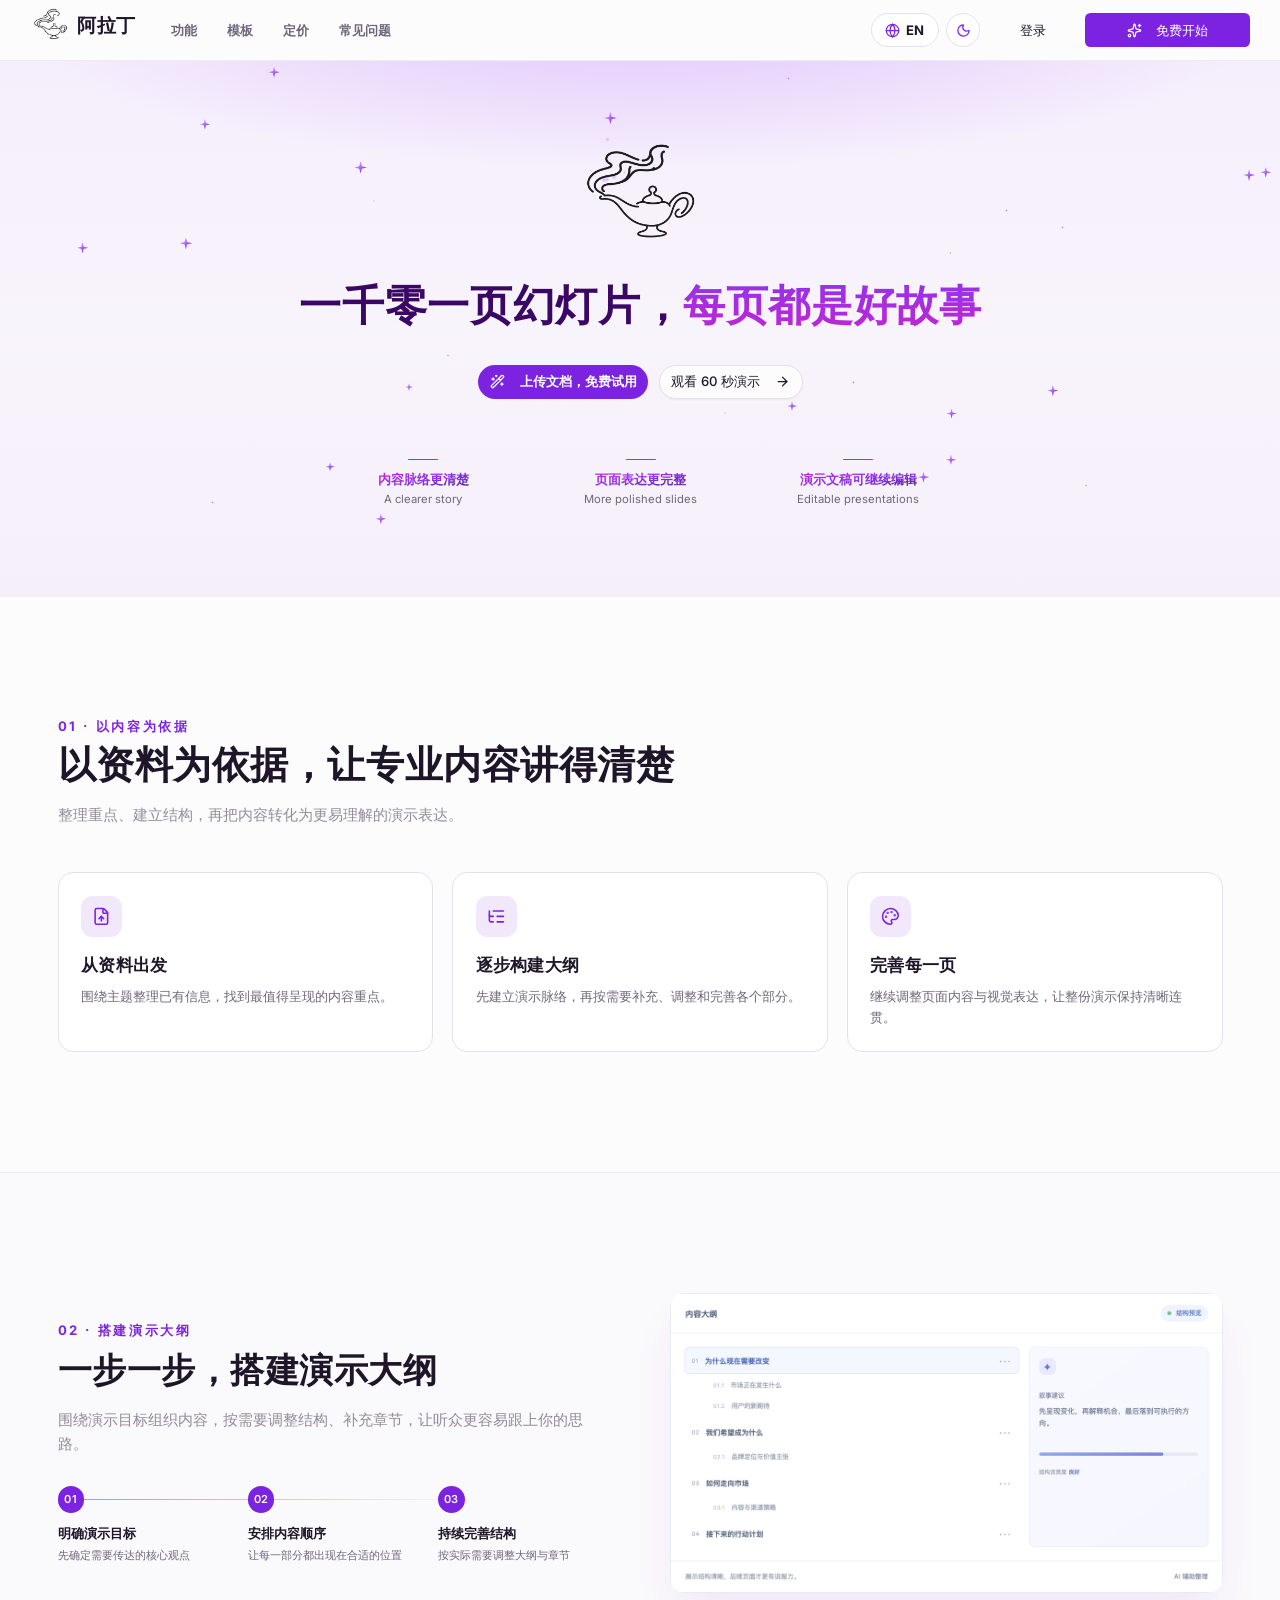
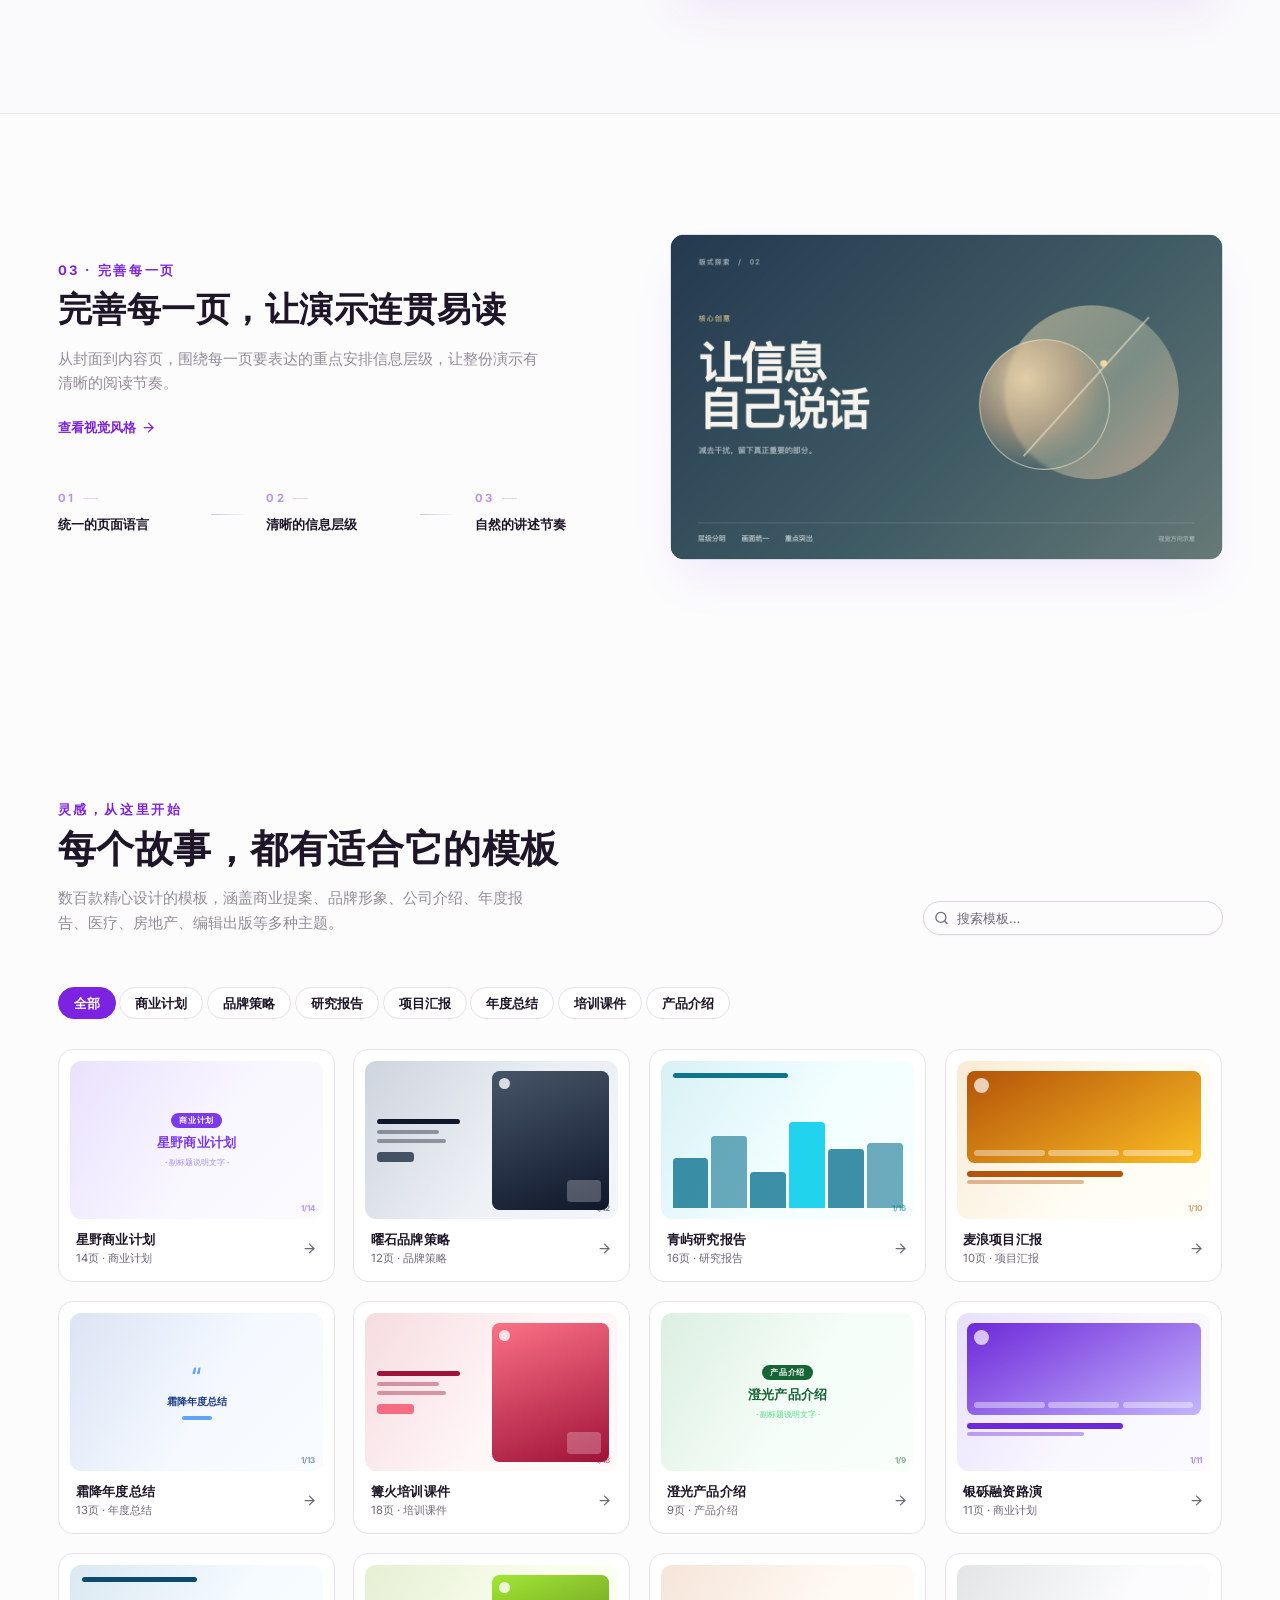
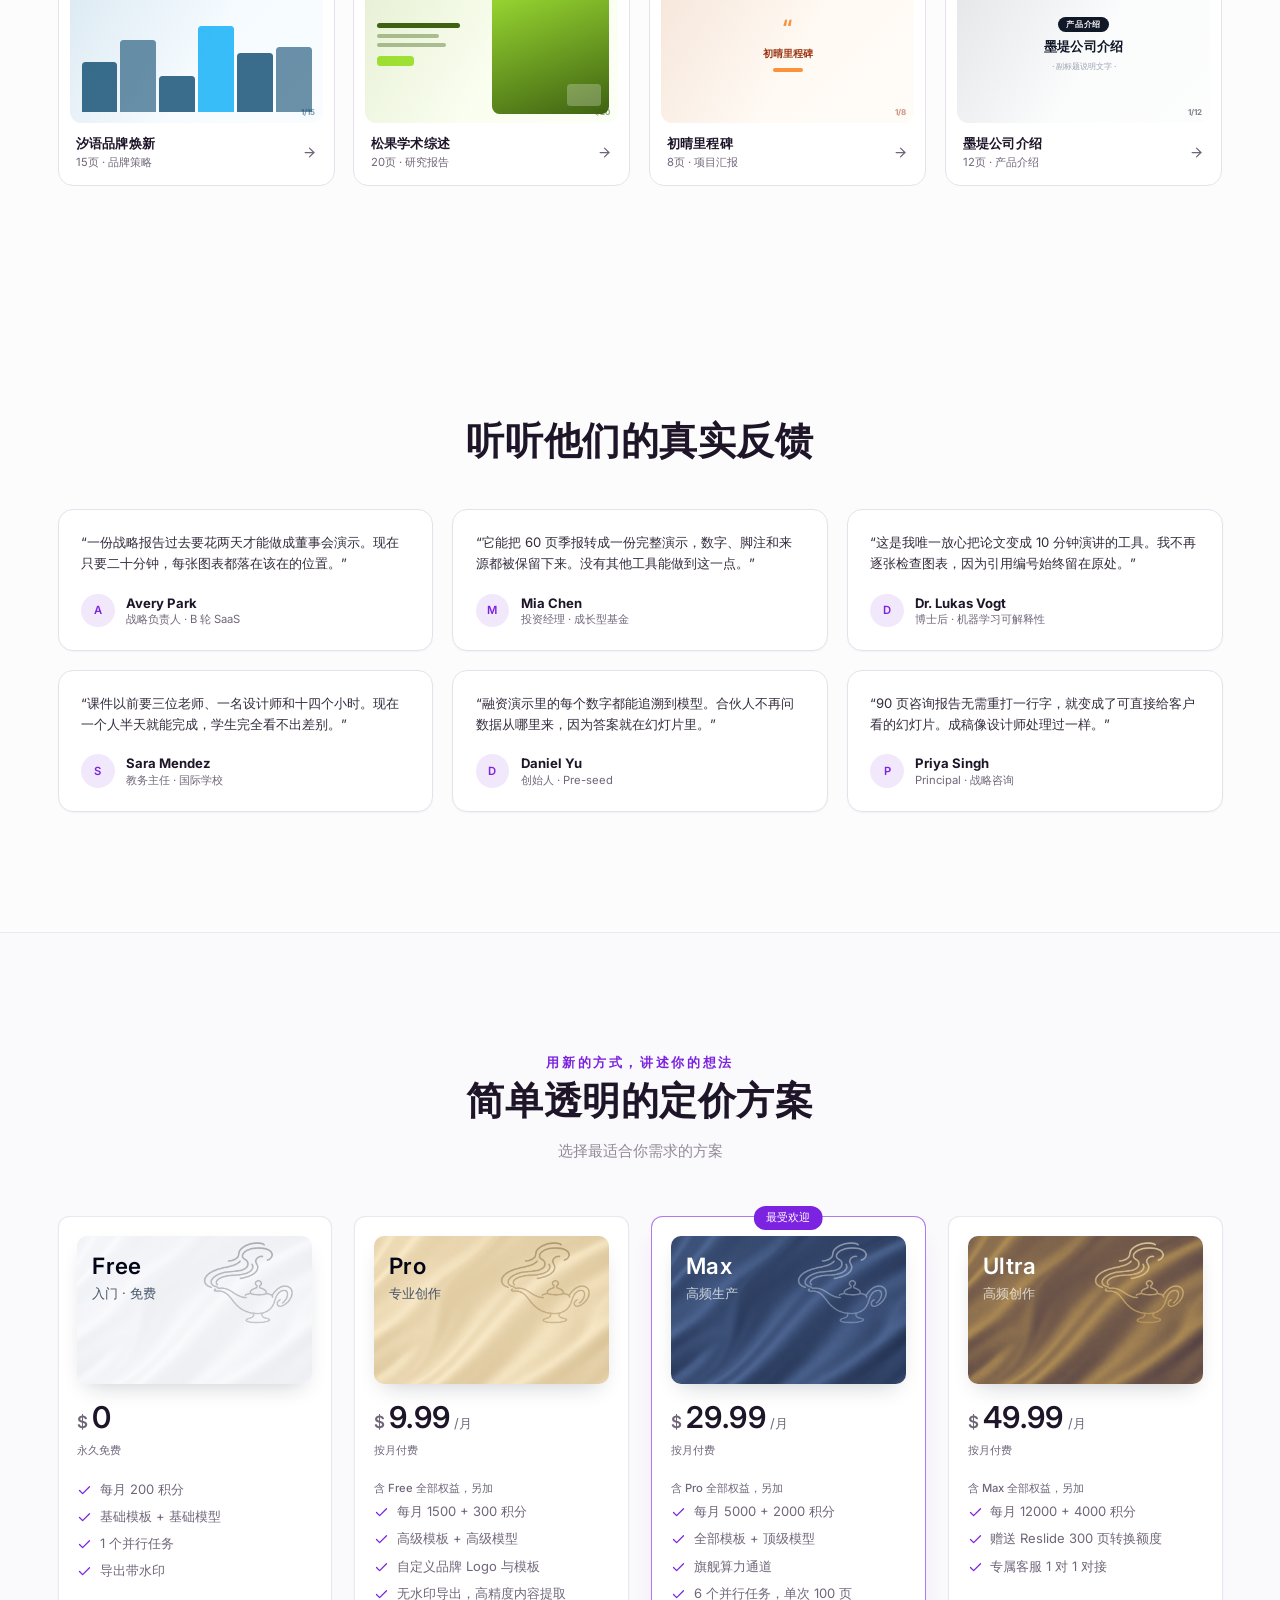
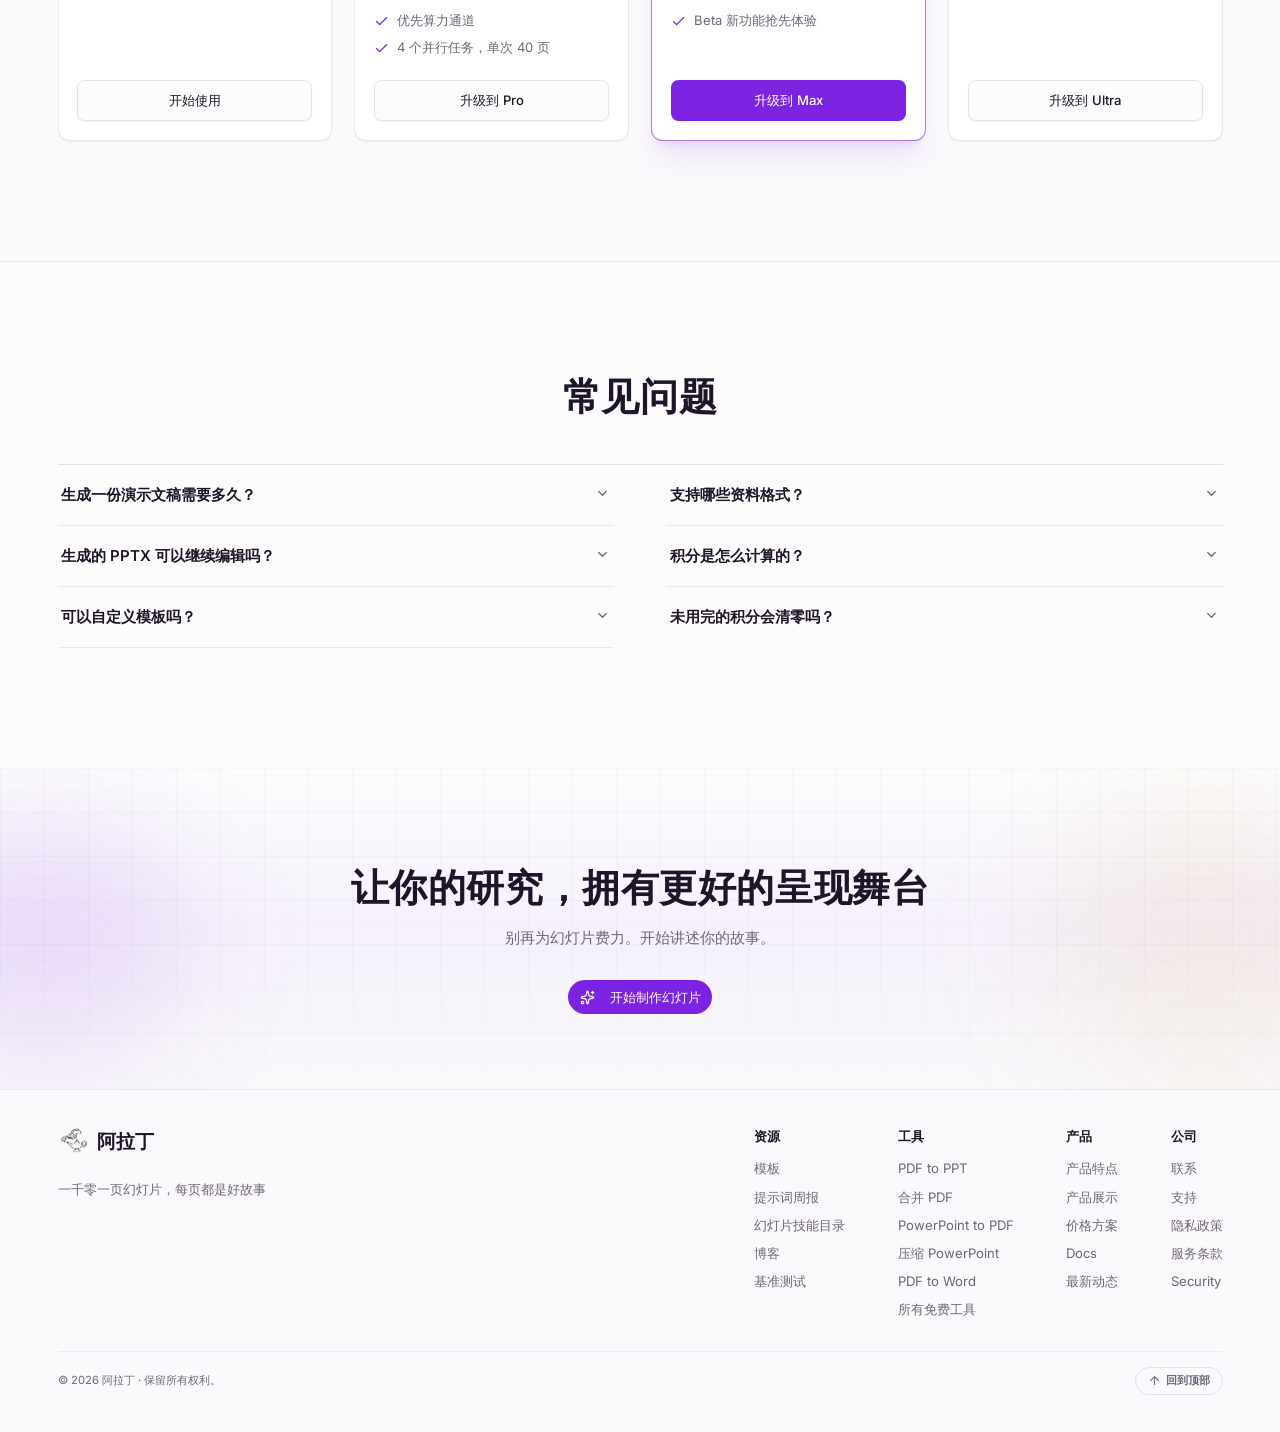
==== commit 151ced21: "Add noindex to avoid search engine indexing" ====
--- a/index.html
+++ b/index.html
@@ -3,6 +3,7 @@
   <head>
     <meta charset="UTF-8" />
     <meta name="viewport" content="width=device-width, initial-scale=1.0" />
+    <meta name="robots" content="noindex, nofollow" />
     <link rel="icon" type="image/png" href="./brand/logo.png" />
     <title>阿拉丁</title>
     <script type="module" crossorigin src="./assets/index-CtnZrAP1.js"></script>
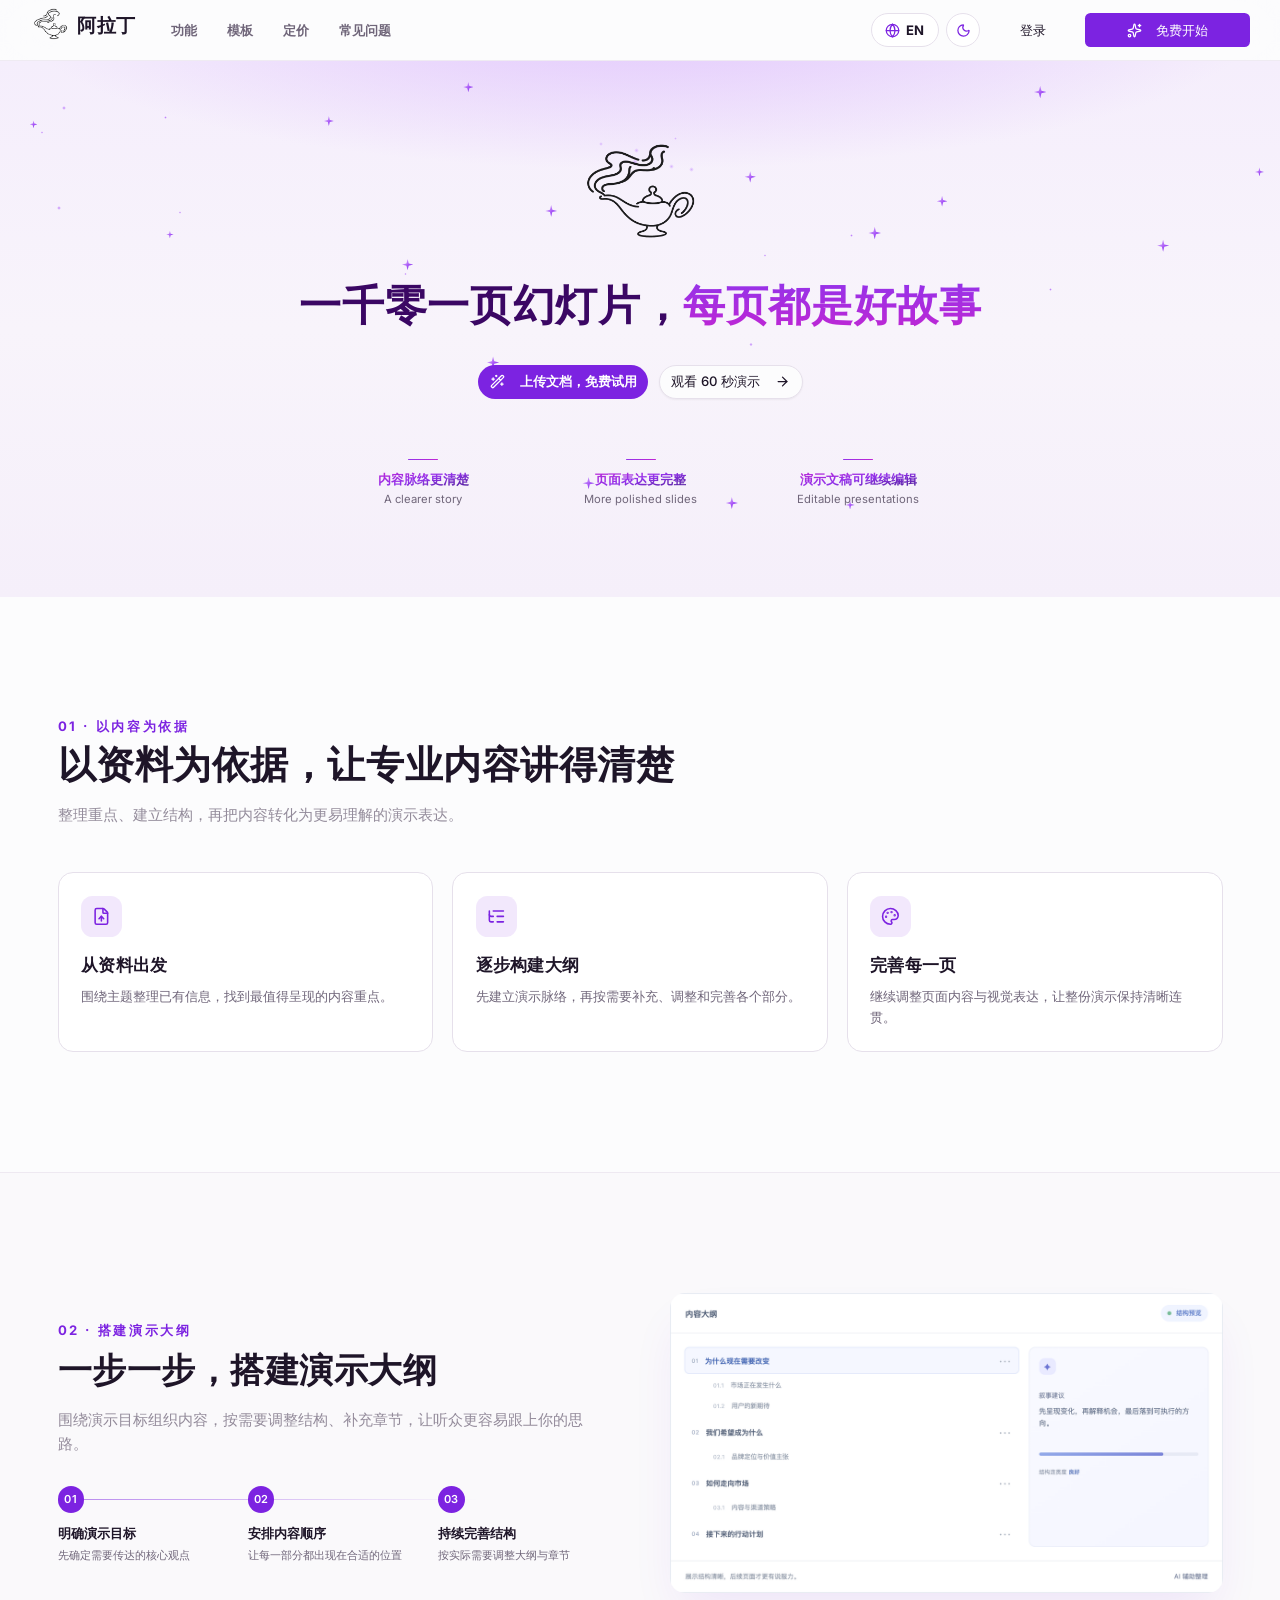
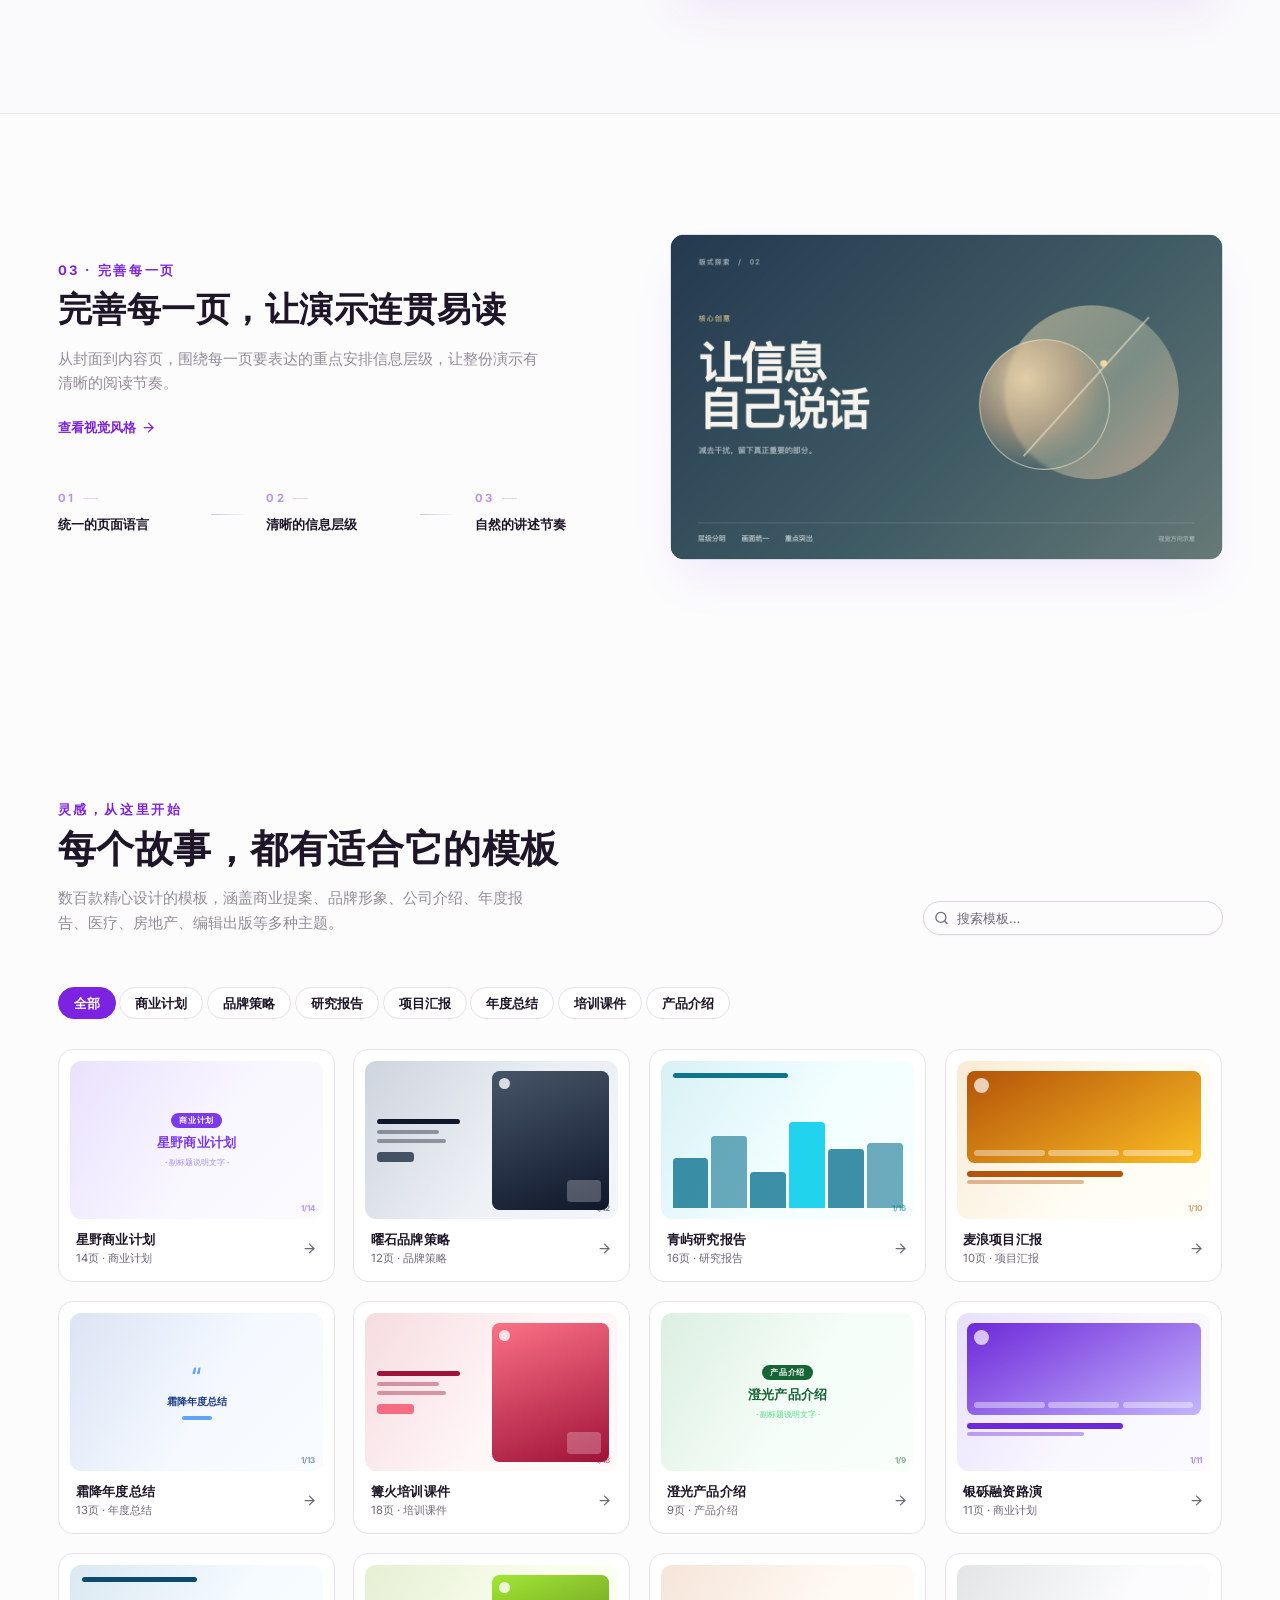
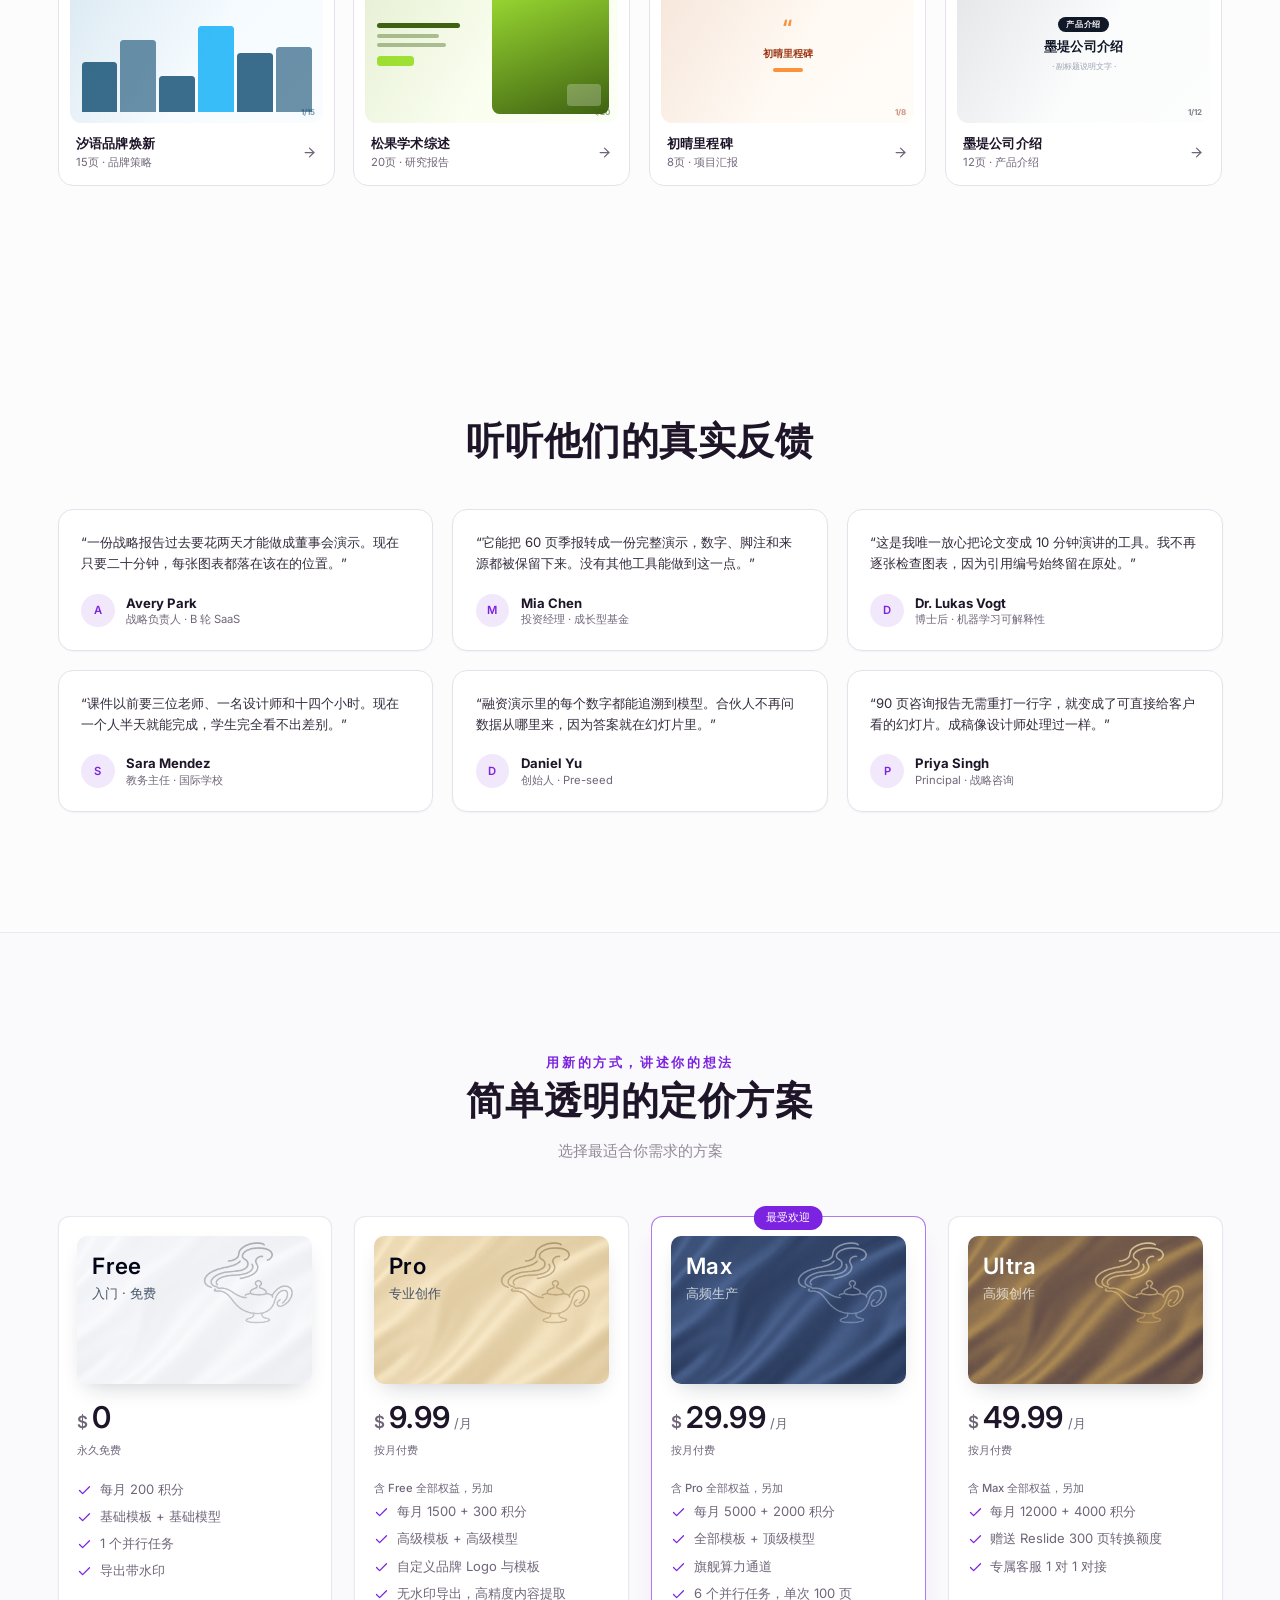
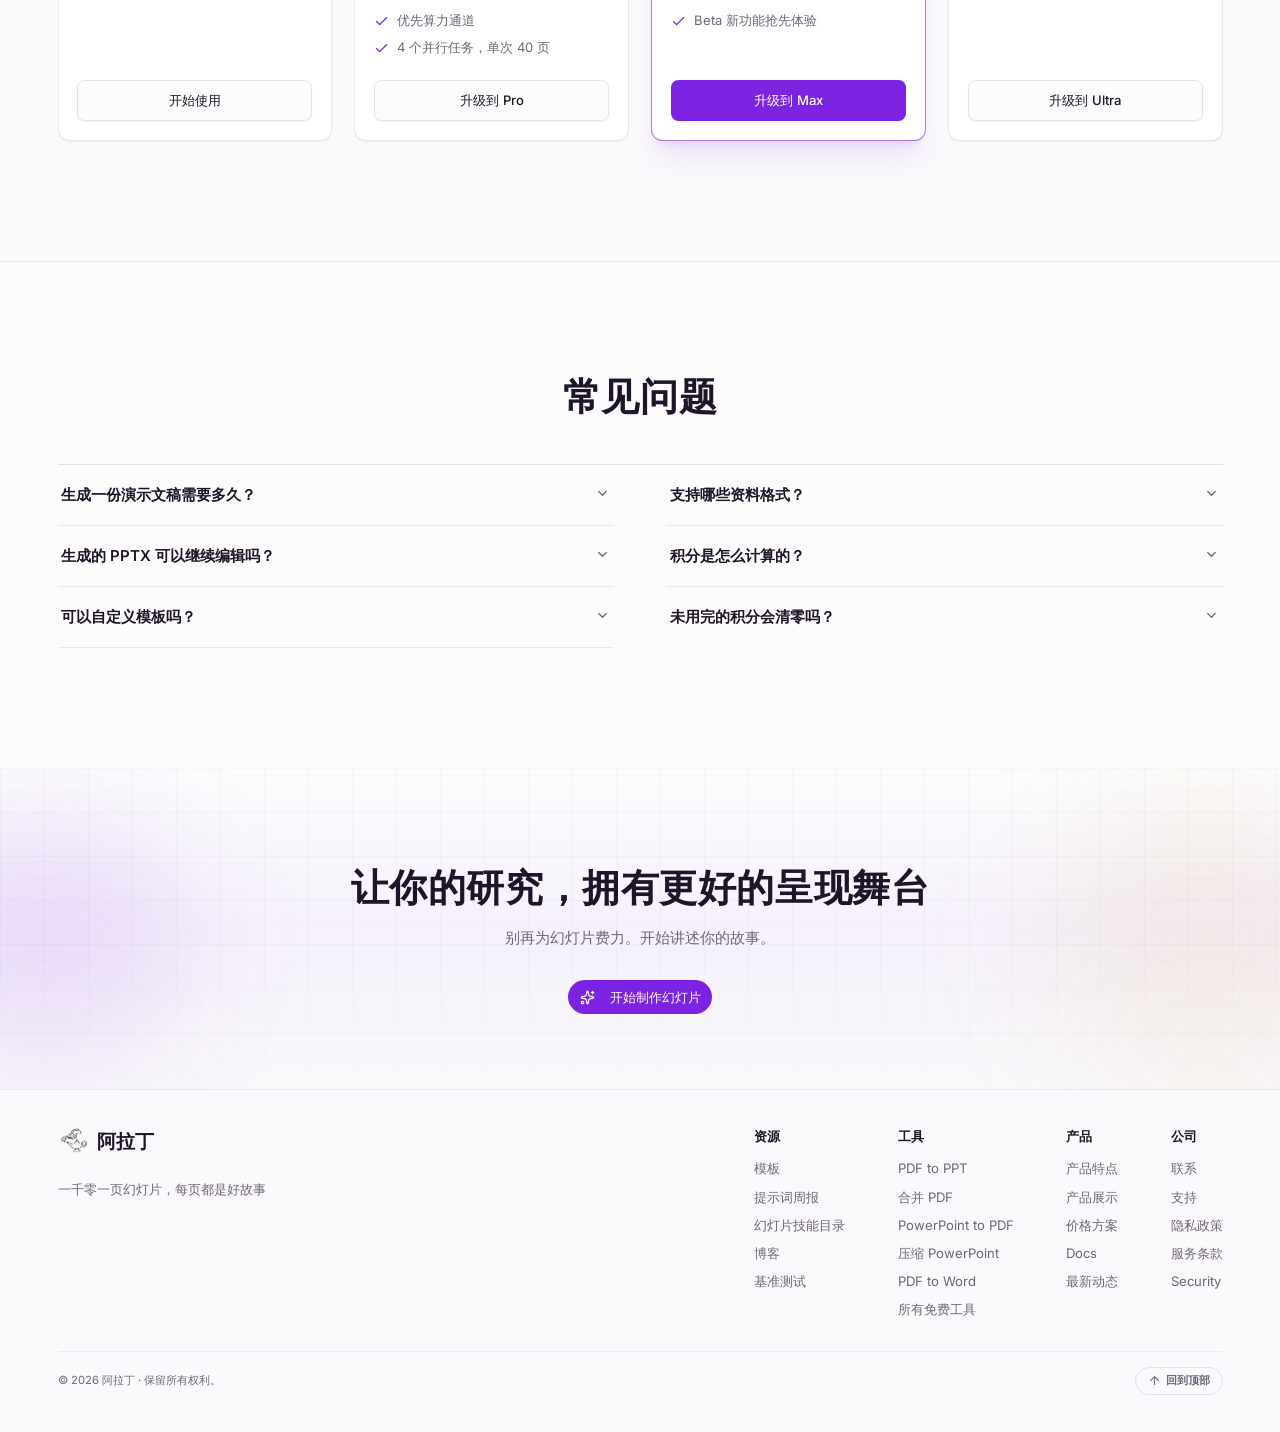
==== commit 519582ef: "Rename page title" ====
--- a/index.html
+++ b/index.html
@@ -5,7 +5,7 @@
     <meta name="viewport" content="width=device-width, initial-scale=1.0" />
     <meta name="robots" content="noindex, nofollow" />
     <link rel="icon" type="image/png" href="./brand/logo.png" />
-    <title>阿拉丁</title>
+    <title>神灯产品预览站</title>
     <script type="module" crossorigin src="./assets/index-CtnZrAP1.js"></script>
     <link rel="stylesheet" crossorigin href="./assets/index-D7KIjCZN.css">
   </head>
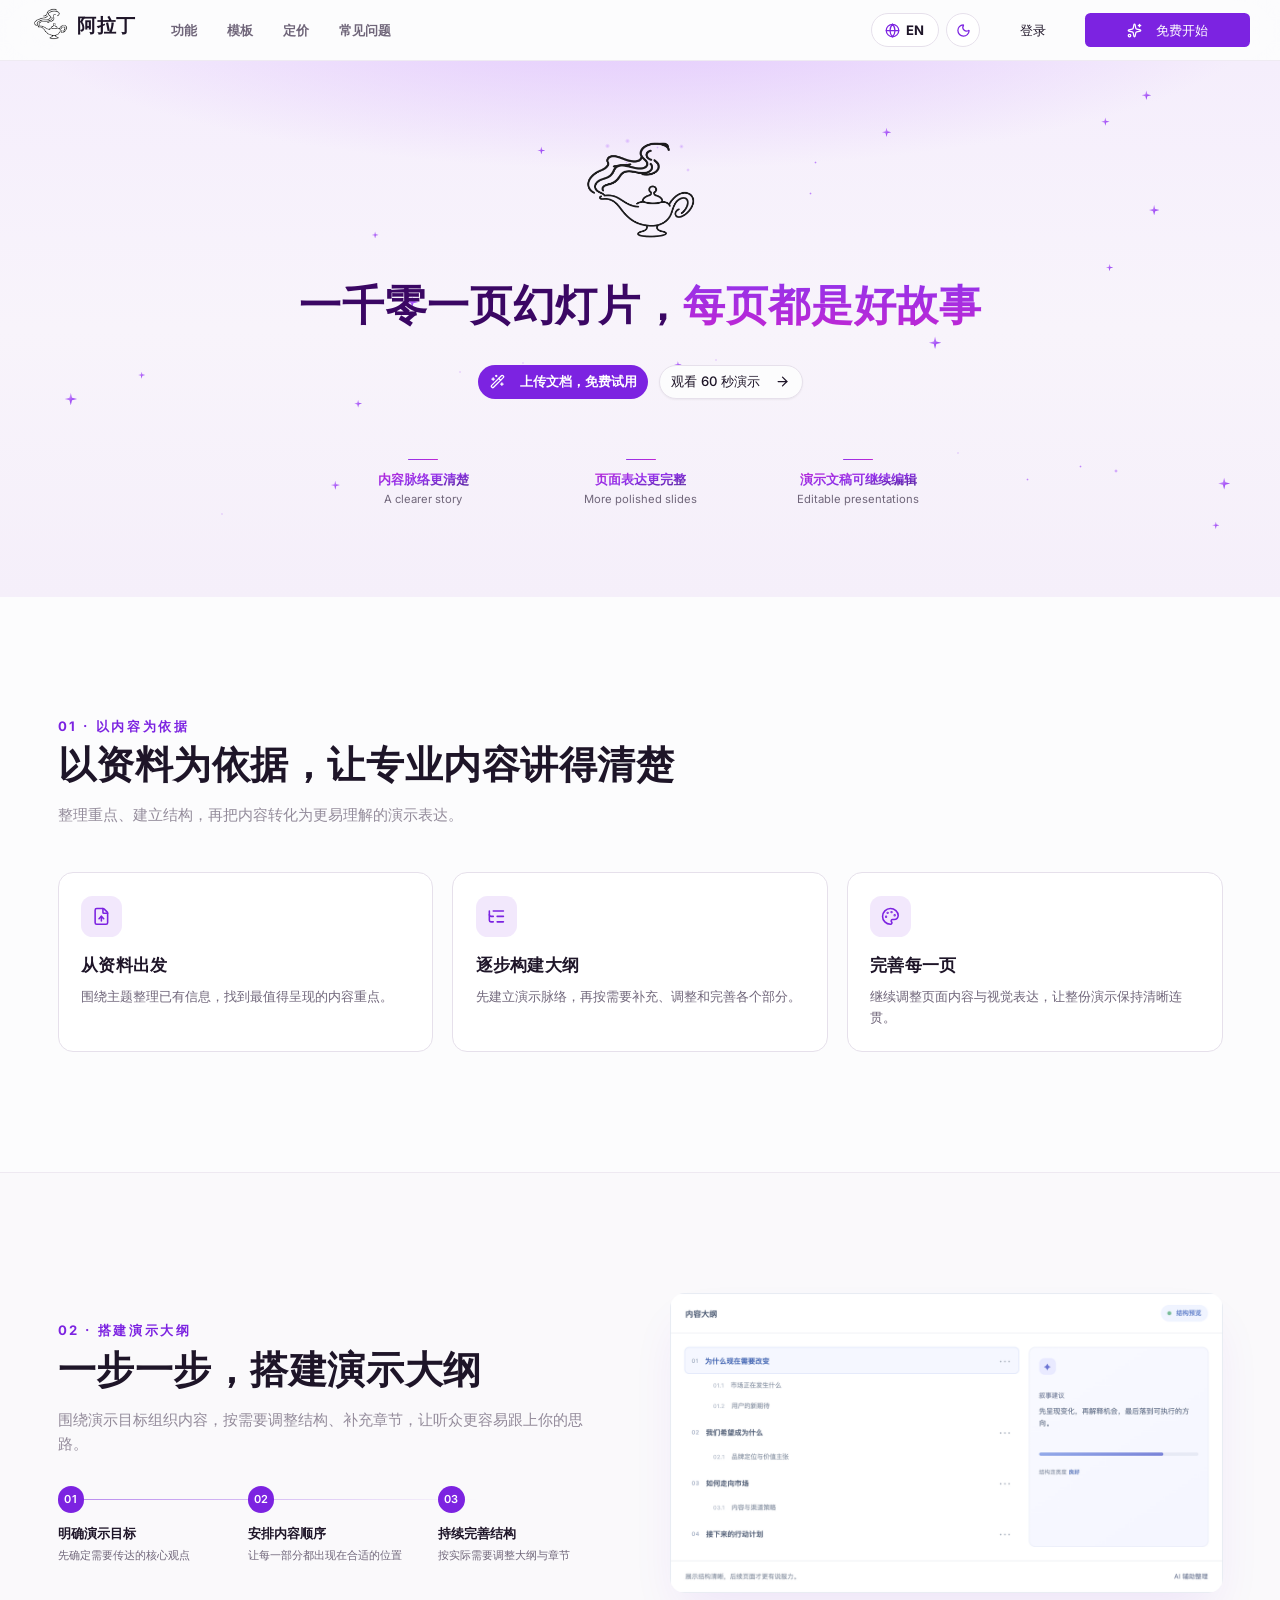
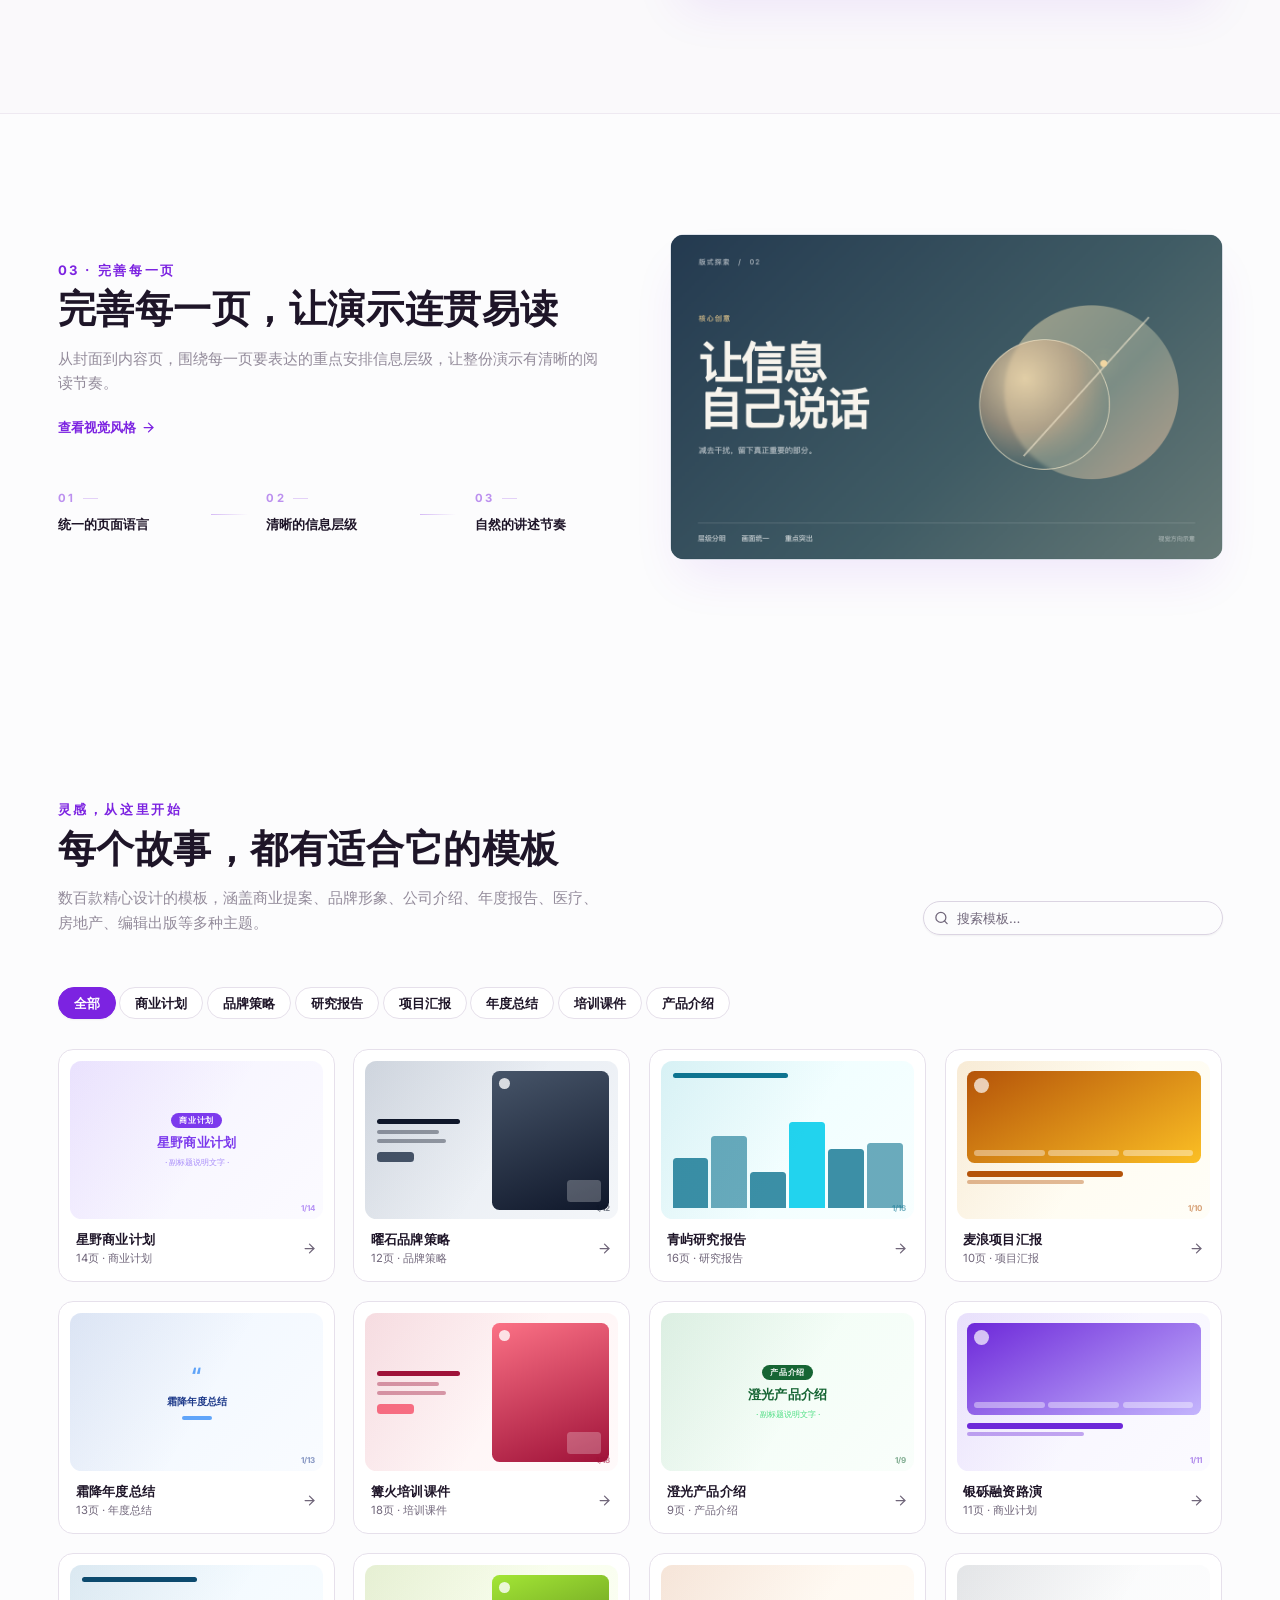
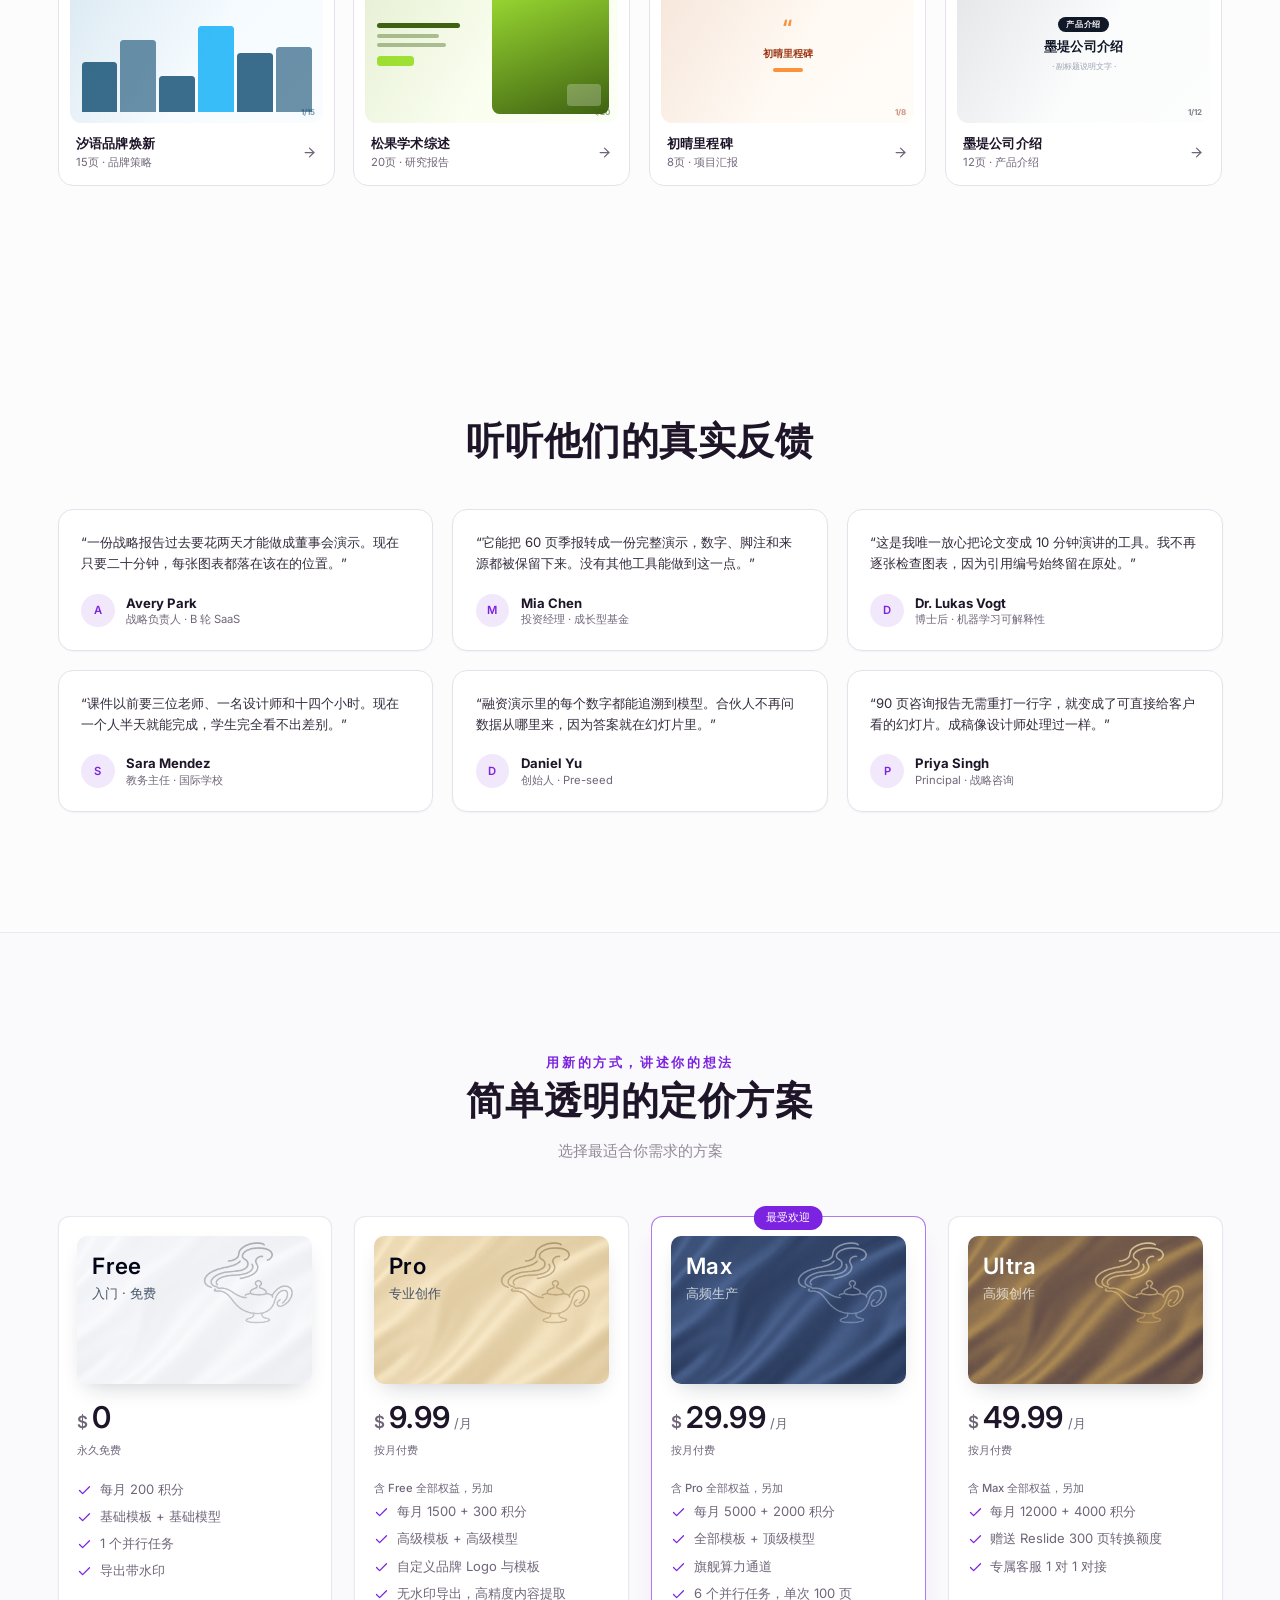
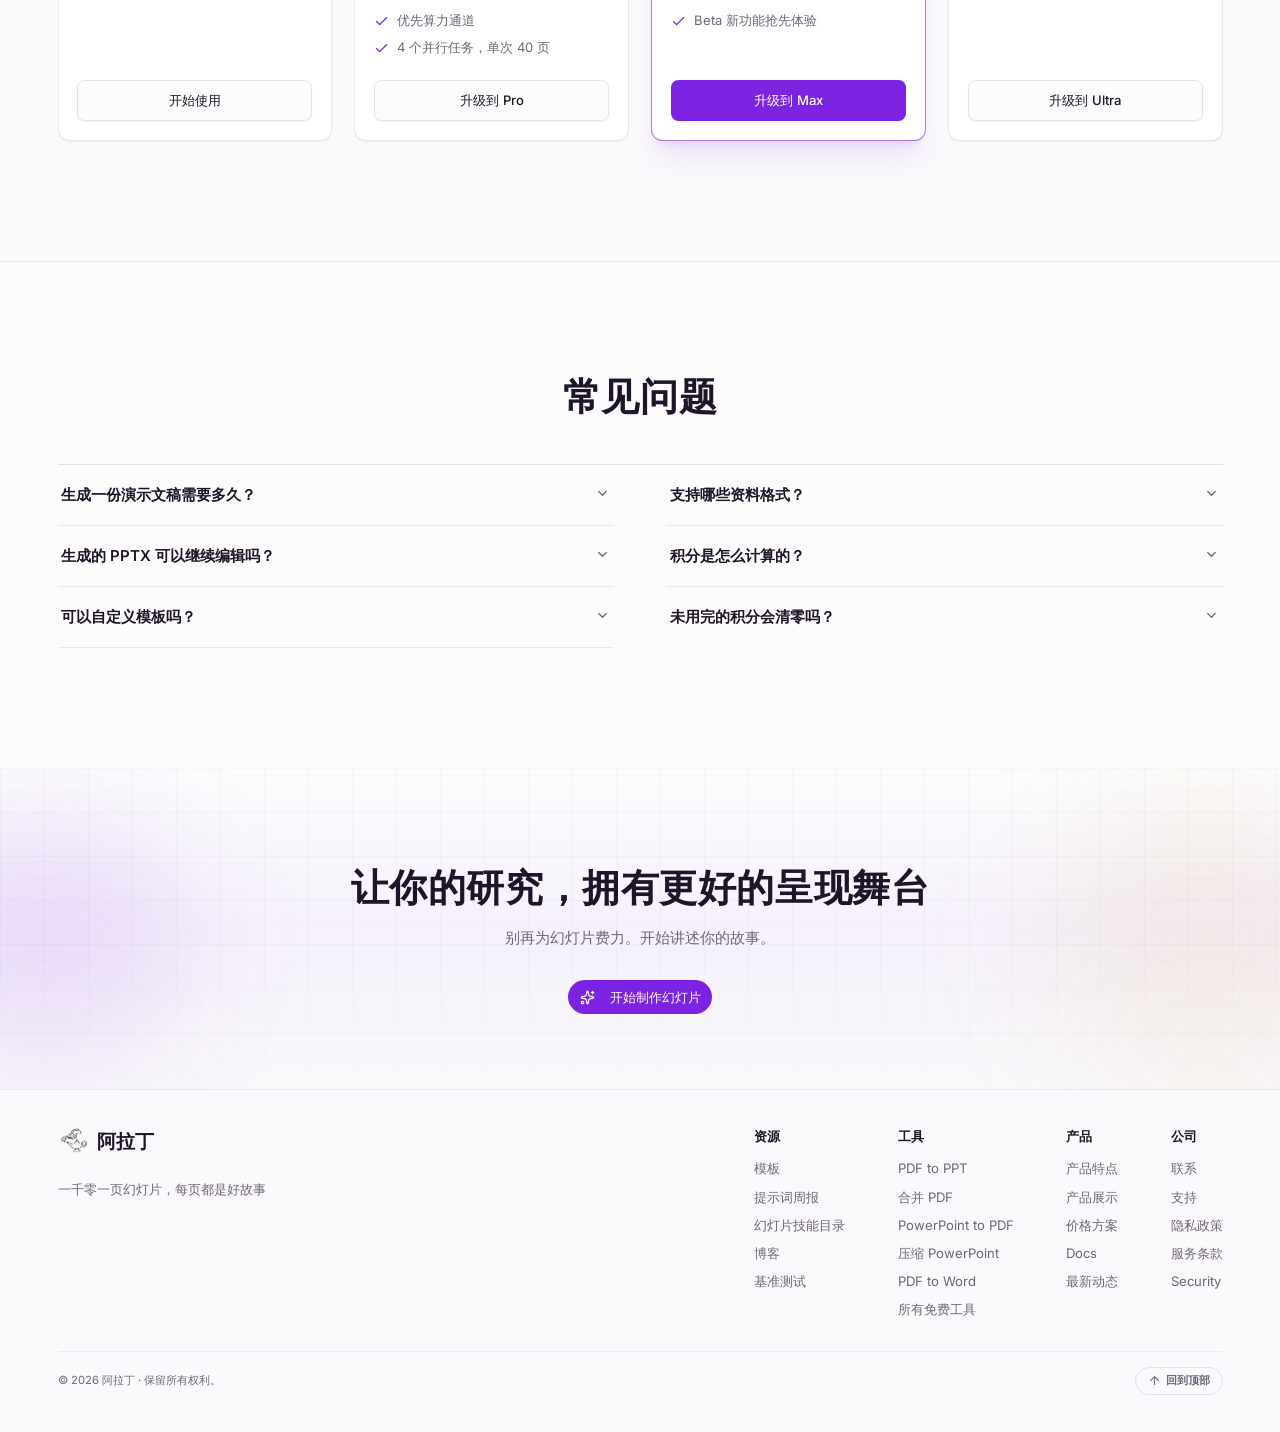
==== commit fcc1bc6f: "Update site 2026-10-15 10:56" ====
--- a/index.html
+++ b/index.html
@@ -6,8 +6,8 @@
     <meta name="robots" content="noindex, nofollow" />
     <link rel="icon" type="image/png" href="./brand/logo.png" />
     <title>神灯产品预览站</title>
-    <script type="module" crossorigin src="./assets/index-CtnZrAP1.js"></script>
-    <link rel="stylesheet" crossorigin href="./assets/index-D7KIjCZN.css">
+    <script type="module" crossorigin src="./assets/index-VVXEMQu4.js"></script>
+    <link rel="stylesheet" crossorigin href="./assets/index-CUYxTZX_.css">
   </head>
   <body>
     <div id="root"></div>
--- a/assets/index-CUYxTZX_.css
+++ b/assets/index-CUYxTZX_.css
@@ -0,0 +1 @@
+@import"https://fonts.googleapis.com/css2?family=Inter:wght@400;500;600;700&display=swap";*,:before,:after{--tw-border-spacing-x: 0;--tw-border-spacing-y: 0;--tw-translate-x: 0;--tw-translate-y: 0;--tw-rotate: 0;--tw-skew-x: 0;--tw-skew-y: 0;--tw-scale-x: 1;--tw-scale-y: 1;--tw-pan-x: ;--tw-pan-y: ;--tw-pinch-zoom: ;--tw-scroll-snap-strictness: proximity;--tw-gradient-from-position: ;--tw-gradient-via-position: ;--tw-gradient-to-position: ;--tw-ordinal: ;--tw-slashed-zero: ;--tw-numeric-figure: ;--tw-numeric-spacing: ;--tw-numeric-fraction: ;--tw-ring-inset: ;--tw-ring-offset-width: 0px;--tw-ring-offset-color: #fff;--tw-ring-color: rgb(59 130 246 / .5);--tw-ring-offset-shadow: 0 0 #0000;--tw-ring-shadow: 0 0 #0000;--tw-shadow: 0 0 #0000;--tw-shadow-colored: 0 0 #0000;--tw-blur: ;--tw-brightness: ;--tw-contrast: ;--tw-grayscale: ;--tw-hue-rotate: ;--tw-invert: ;--tw-saturate: ;--tw-sepia: ;--tw-drop-shadow: ;--tw-backdrop-blur: ;--tw-backdrop-brightness: ;--tw-backdrop-contrast: ;--tw-backdrop-grayscale: ;--tw-backdrop-hue-rotate: ;--tw-backdrop-invert: ;--tw-backdrop-opacity: ;--tw-backdrop-saturate: ;--tw-backdrop-sepia: ;--tw-contain-size: ;--tw-contain-layout: ;--tw-contain-paint: ;--tw-contain-style: }::backdrop{--tw-border-spacing-x: 0;--tw-border-spacing-y: 0;--tw-translate-x: 0;--tw-translate-y: 0;--tw-rotate: 0;--tw-skew-x: 0;--tw-skew-y: 0;--tw-scale-x: 1;--tw-scale-y: 1;--tw-pan-x: ;--tw-pan-y: ;--tw-pinch-zoom: ;--tw-scroll-snap-strictness: proximity;--tw-gradient-from-position: ;--tw-gradient-via-position: ;--tw-gradient-to-position: ;--tw-ordinal: ;--tw-slashed-zero: ;--tw-numeric-figure: ;--tw-numeric-spacing: ;--tw-numeric-fraction: ;--tw-ring-inset: ;--tw-ring-offset-width: 0px;--tw-ring-offset-color: #fff;--tw-ring-color: rgb(59 130 246 / .5);--tw-ring-offset-shadow: 0 0 #0000;--tw-ring-shadow: 0 0 #0000;--tw-shadow: 0 0 #0000;--tw-shadow-colored: 0 0 #0000;--tw-blur: ;--tw-brightness: ;--tw-contrast: ;--tw-grayscale: ;--tw-hue-rotate: ;--tw-invert: ;--tw-saturate: ;--tw-sepia: ;--tw-drop-shadow: ;--tw-backdrop-blur: ;--tw-backdrop-brightness: ;--tw-backdrop-contrast: ;--tw-backdrop-grayscale: ;--tw-backdrop-hue-rotate: ;--tw-backdrop-invert: ;--tw-backdrop-opacity: ;--tw-backdrop-saturate: ;--tw-backdrop-sepia: ;--tw-contain-size: ;--tw-contain-layout: ;--tw-contain-paint: ;--tw-contain-style: }*,:before,:after{box-sizing:border-box;border-width:0;border-style:solid;border-color:#e5e7eb}:before,:after{--tw-content: ""}html,:host{line-height:1.5;-webkit-text-size-adjust:100%;-moz-tab-size:4;-o-tab-size:4;tab-size:4;font-family:ui-sans-serif,system-ui,sans-serif,"Apple Color Emoji","Segoe UI Emoji",Segoe UI Symbol,"Noto Color Emoji";font-feature-settings:normal;font-variation-settings:normal;-webkit-tap-highlight-color:transparent}body{margin:0;line-height:inherit}hr{height:0;color:inherit;border-top-width:1px}abbr:where([title]){-webkit-text-decoration:underline dotted;text-decoration:underline dotted}h1,h2,h3,h4,h5,h6{font-size:inherit;font-weight:inherit}a{color:inherit;text-decoration:inherit}b,strong{font-weight:bolder}code,kbd,samp,pre{font-family:ui-monospace,SFMono-Regular,Menlo,Monaco,Consolas,Liberation Mono,Courier New,monospace;font-feature-settings:normal;font-variation-settings:normal;font-size:1em}small{font-size:80%}sub,sup{font-size:75%;line-height:0;position:relative;vertical-align:baseline}sub{bottom:-.25em}sup{top:-.5em}table{text-indent:0;border-color:inherit;border-collapse:collapse}button,input,optgroup,select,textarea{font-family:inherit;font-feature-settings:inherit;font-variation-settings:inherit;font-size:100%;font-weight:inherit;line-height:inherit;letter-spacing:inherit;color:inherit;margin:0;padding:0}button,select{text-transform:none}button,input:where([type=button]),input:where([type=reset]),input:where([type=submit]){-webkit-appearance:button;background-color:transparent;background-image:none}:-moz-focusring{outline:auto}:-moz-ui-invalid{box-shadow:none}progress{vertical-align:baseline}::-webkit-inner-spin-button,::-webkit-outer-spin-button{height:auto}[type=search]{-webkit-appearance:textfield;outline-offset:-2px}::-webkit-search-decoration{-webkit-appearance:none}::-webkit-file-upload-button{-webkit-appearance:button;font:inherit}summary{display:list-item}blockquote,dl,dd,h1,h2,h3,h4,h5,h6,hr,figure,p,pre{margin:0}fieldset{margin:0;padding:0}legend{padding:0}ol,ul,menu{list-style:none;margin:0;padding:0}dialog{padding:0}textarea{resize:vertical}input::-moz-placeholder,textarea::-moz-placeholder{opacity:1;color:#9ca3af}input::placeholder,textarea::placeholder{opacity:1;color:#9ca3af}button,[role=button]{cursor:pointer}:disabled{cursor:default}img,svg,video,canvas,audio,iframe,embed,object{display:block;vertical-align:middle}img,video{max-width:100%;height:auto}[hidden]:where(:not([hidden=until-found])){display:none}:root{font-size:15px;--background: 270 30% 99%;--foreground: 268 32% 12%;--card: 0 0% 100%;--card-foreground: 268 32% 12%;--popover: 0 0% 100%;--popover-foreground: 268 32% 12%;--primary: 268 76% 51%;--primary-foreground: 0 0% 100%;--secondary: 270 18% 96%;--secondary-foreground: 268 32% 16%;--muted: 270 14% 97%;--muted-foreground: 268 9% 44%;--accent: 40 62% 55%;--accent-foreground: 268 40% 12%;--destructive: 0 74% 52%;--destructive-foreground: 0 0% 98%;--border: 270 20% 90%;--input: 270 20% 86%;--ring: 268 76% 51%;--radius: .5rem;--sidebar-background: 270 45% 98%;--sidebar-foreground: 268 32% 12%;--sidebar-primary: 268 76% 51%;--sidebar-primary-foreground: 0 0% 100%;--sidebar-accent: 270 32% 94%;--sidebar-accent-foreground: 268 32% 16%;--sidebar-border: 270 20% 90%;--sidebar-ring: 268 76% 51%}.\!dark{--background: 266 48% 8% !important;--foreground: 44 45% 93% !important;--card: 265 42% 11% !important;--card-foreground: 44 45% 93% !important;--popover: 265 42% 11% !important;--popover-foreground: 44 45% 93% !important;--primary: 42 95% 58% !important;--primary-foreground: 266 55% 10% !important;--secondary: 262 28% 17% !important;--secondary-foreground: 44 45% 93% !important;--muted: 262 24% 16% !important;--muted-foreground: 258 13% 63% !important;--accent: 262 85% 74% !important;--accent-foreground: 266 55% 10% !important;--destructive: 0 60% 50% !important;--destructive-foreground: 0 0% 98% !important;--border: 260 24% 19% !important;--input: 260 24% 22% !important;--ring: 42 95% 58% !important;--sidebar-background: 266 46% 9% !important;--sidebar-foreground: 44 45% 93% !important;--sidebar-primary: 42 95% 58% !important;--sidebar-primary-foreground: 266 55% 10% !important;--sidebar-accent: 262 28% 17% !important;--sidebar-accent-foreground: 44 45% 93% !important;--sidebar-border: 260 24% 19% !important;--sidebar-ring: 42 95% 58% !important}.dark{--background: 266 48% 8%;--foreground: 44 45% 93%;--card: 265 42% 11%;--card-foreground: 44 45% 93%;--popover: 265 42% 11%;--popover-foreground: 44 45% 93%;--primary: 42 95% 58%;--primary-foreground: 266 55% 10%;--secondary: 262 28% 17%;--secondary-foreground: 44 45% 93%;--muted: 262 24% 16%;--muted-foreground: 258 13% 63%;--accent: 262 85% 74%;--accent-foreground: 266 55% 10%;--destructive: 0 60% 50%;--destructive-foreground: 0 0% 98%;--border: 260 24% 19%;--input: 260 24% 22%;--ring: 42 95% 58%;--sidebar-background: 266 46% 9%;--sidebar-foreground: 44 45% 93%;--sidebar-primary: 42 95% 58%;--sidebar-primary-foreground: 266 55% 10%;--sidebar-accent: 262 28% 17%;--sidebar-accent-foreground: 44 45% 93%;--sidebar-border: 260 24% 19%;--sidebar-ring: 42 95% 58%}*{border-color:hsl(var(--border))}body{background-color:hsl(var(--background));color:hsl(var(--foreground));font-family:Inter,-apple-system,BlinkMacSystemFont,Segoe UI,PingFang SC,Microsoft YaHei,sans-serif}html{scroll-behavior:smooth}.sr-only{position:absolute;width:1px;height:1px;padding:0;margin:-1px;overflow:hidden;clip:rect(0,0,0,0);white-space:nowrap;border-width:0}.pointer-events-none{pointer-events:none}.visible{visibility:visible}.invisible{visibility:hidden}.fixed{position:fixed}.absolute{position:absolute}.relative{position:relative}.sticky{position:sticky}.inset-0{inset:0}.inset-x-0{left:0;right:0}.inset-y-0{top:0;bottom:0}.-bottom-12{bottom:-3rem}.-bottom-28{bottom:-7rem}.-bottom-40{bottom:-10rem}.-bottom-48{bottom:-12rem}.-left-12{left:-3rem}.-left-24{left:-6rem}.-right-12{right:-3rem}.-right-14{right:-3.5rem}.-right-20{right:-5rem}.-right-24{right:-6rem}.-top-1\.5{top:-.375rem}.-top-12{top:-3rem}.-top-24{top:-6rem}.-top-3{top:-.75rem}.-top-40{top:-10rem}.bottom-0{bottom:0}.bottom-1\.5{bottom:.375rem}.bottom-2{bottom:.5rem}.bottom-2\.5{bottom:.625rem}.bottom-3{bottom:.75rem}.left-0{left:0}.left-1{left:.25rem}.left-1\/2{left:50%}.left-2{left:.5rem}.left-3{left:.75rem}.left-4{left:1rem}.left-7{left:1.75rem}.left-\[50\%\]{left:50%}.right-0{right:0}.right-1{right:.25rem}.right-2{right:.5rem}.right-3{right:.75rem}.right-3\.5{right:.875rem}.right-4{right:1rem}.right-\[calc\(33\.333\%-3\.5rem\)\]{right:calc(33.333% - 3.5rem)}.top-0{top:0}.top-1\.5{top:.375rem}.top-1\/2{top:50%}.top-10{top:2.5rem}.top-14{top:3.5rem}.top-16{top:4rem}.top-2{top:.5rem}.top-3{top:.75rem}.top-3\.5{top:.875rem}.top-4{top:1rem}.top-\[1px\]{top:1px}.top-\[50\%\]{top:50%}.top-\[60\%\]{top:60%}.top-full{top:100%}.isolate{isolation:isolate}.z-10{z-index:10}.z-20{z-index:20}.z-40{z-index:40}.z-50{z-index:50}.z-\[100\]{z-index:100}.z-\[1\]{z-index:1}.order-1{order:1}.order-2{order:2}.order-first{order:-9999}.order-last{order:9999}.col-start-2{grid-column-start:2}.row-span-2{grid-row:span 2 / span 2}.row-start-1{grid-row-start:1}.\!m-0{margin:0!important}.m-2\.5{margin:.625rem}.m-6{margin:1.5rem}.-mx-1{margin-left:-.25rem;margin-right:-.25rem}.-my-2{margin-top:-.5rem;margin-bottom:-.5rem}.mx-2{margin-left:.5rem;margin-right:.5rem}.mx-3\.5{margin-left:.875rem;margin-right:.875rem}.mx-4{margin-left:1rem;margin-right:1rem}.mx-auto{margin-left:auto;margin-right:auto}.my-0{margin-top:0;margin-bottom:0}.my-0\.5{margin-top:.125rem;margin-bottom:.125rem}.my-1{margin-top:.25rem;margin-bottom:.25rem}.-ml-4{margin-left:-1rem}.-mt-4{margin-top:-1rem}.mb-1\.5{margin-bottom:.375rem}.mb-12{margin-bottom:3rem}.mb-2{margin-bottom:.5rem}.mb-2\.5{margin-bottom:.625rem}.mb-3{margin-bottom:.75rem}.mb-4{margin-bottom:1rem}.mb-6{margin-bottom:1.5rem}.mb-8{margin-bottom:2rem}.ml-0{margin-left:0}.ml-1{margin-left:.25rem}.ml-1\.5{margin-left:.375rem}.ml-2{margin-left:.5rem}.ml-4{margin-left:1rem}.ml-auto{margin-left:auto}.mr-1{margin-right:.25rem}.mr-1\.5{margin-right:.375rem}.mr-2{margin-right:.5rem}.mr-auto{margin-right:auto}.mt-0{margin-top:0}.mt-0\.5{margin-top:.125rem}.mt-1{margin-top:.25rem}.mt-1\.5{margin-top:.375rem}.mt-12{margin-top:3rem}.mt-14{margin-top:3.5rem}.mt-16{margin-top:4rem}.mt-2{margin-top:.5rem}.mt-2\.5{margin-top:.625rem}.mt-3{margin-top:.75rem}.mt-4{margin-top:1rem}.mt-5{margin-top:1.25rem}.mt-6{margin-top:1.5rem}.mt-8{margin-top:2rem}.mt-9{margin-top:2.25rem}.mt-auto{margin-top:auto}.line-clamp-1{overflow:hidden;display:-webkit-box;-webkit-box-orient:vertical;-webkit-line-clamp:1}.line-clamp-2{overflow:hidden;display:-webkit-box;-webkit-box-orient:vertical;-webkit-line-clamp:2}.block{display:block}.flex{display:flex}.inline-flex{display:inline-flex}.table{display:table}.table-caption{display:table-caption}.table-cell{display:table-cell}.table-row{display:table-row}.grid{display:grid}.hidden{display:none}.aspect-\[16\/10\]{aspect-ratio:16/10}.aspect-\[856\/540\]{aspect-ratio:856/540}.aspect-square{aspect-ratio:1 / 1}.aspect-video{aspect-ratio:16 / 9}.size-10{width:2.5rem;height:2.5rem}.size-2{width:.5rem;height:.5rem}.size-2\.5{width:.625rem;height:.625rem}.size-3{width:.75rem;height:.75rem}.size-3\.5{width:.875rem;height:.875rem}.size-4{width:1rem;height:1rem}.size-6{width:1.5rem;height:1.5rem}.size-7{width:1.75rem;height:1.75rem}.size-8{width:2rem;height:2rem}.size-9{width:2.25rem;height:2.25rem}.size-auto{width:auto;height:auto}.size-full{width:100%;height:100%}.h-0\.5{height:.125rem}.h-1{height:.25rem}.h-1\.5{height:.375rem}.h-10{height:2.5rem}.h-11{height:2.75rem}.h-12{height:3rem}.h-14{height:3.5rem}.h-16{height:4rem}.h-2{height:.5rem}.h-2\.5{height:.625rem}.h-2\/3{height:66.666667%}.h-3{height:.75rem}.h-3\.5{height:.875rem}.h-32{height:8rem}.h-4{height:1rem}.h-5{height:1.25rem}.h-6{height:1.5rem}.h-7{height:1.75rem}.h-72{height:18rem}.h-8{height:2rem}.h-80{height:20rem}.h-9{height:2.25rem}.h-\[1\.15rem\]{height:1.15rem}.h-\[28rem\]{height:28rem}.h-\[30rem\]{height:30rem}.h-\[36rem\]{height:36rem}.h-\[calc\(100\%-1px\)\]{height:calc(100% - 1px)}.h-\[var\(--radix-navigation-menu-viewport-height\)\]{height:var(--radix-navigation-menu-viewport-height)}.h-\[var\(--radix-select-trigger-height\)\]{height:var(--radix-select-trigger-height)}.h-auto{height:auto}.h-full{height:100%}.h-px{height:1px}.h-screen{height:100vh}.h-svh{height:100svh}.max-h-\[300px\]{max-height:300px}.max-h-\[46vh\]{max-height:46vh}.max-h-\[72vh\]{max-height:72vh}.min-h-0{min-height:0px}.min-h-16{min-height:4rem}.min-h-20{min-height:5rem}.min-h-24{min-height:6rem}.min-h-4{min-height:1rem}.min-h-44{min-height:11rem}.min-h-screen{min-height:100vh}.min-h-svh{min-height:100svh}.w-0{width:0px}.w-1{width:.25rem}.w-1\/2{width:50%}.w-1\/3{width:33.333333%}.w-10{width:2.5rem}.w-11{width:2.75rem}.w-12{width:3rem}.w-14{width:3.5rem}.w-16{width:4rem}.w-2{width:.5rem}.w-2\.5{width:.625rem}.w-2\/3{width:66.666667%}.w-24{width:6rem}.w-3{width:.75rem}.w-3\.5{width:.875rem}.w-3\/4{width:75%}.w-3\/5{width:60%}.w-32{width:8rem}.w-4{width:1rem}.w-4\/5{width:80%}.w-4\/6{width:66.666667%}.w-44{width:11rem}.w-48{width:12rem}.w-5{width:1.25rem}.w-6{width:1.5rem}.w-60{width:15rem}.w-64{width:16rem}.w-7{width:1.75rem}.w-72{width:18rem}.w-8{width:2rem}.w-80{width:20rem}.w-9{width:2.25rem}.w-\[100px\]{width:100px}.w-\[28rem\]{width:28rem}.w-\[30\%\]{width:30%}.w-\[30rem\]{width:30rem}.w-\[54rem\]{width:54rem}.w-\[68px\]{width:68px}.w-auto{width:auto}.w-fit{width:-moz-fit-content;width:fit-content}.w-full{width:100%}.w-max{width:-moz-max-content;width:max-content}.w-px{width:1px}.min-w-0{min-width:0px}.min-w-10{min-width:2.5rem}.min-w-5{min-width:1.25rem}.min-w-8{min-width:2rem}.min-w-80{min-width:20rem}.min-w-9{min-width:2.25rem}.min-w-\[12rem\]{min-width:12rem}.min-w-\[8rem\]{min-width:8rem}.min-w-\[var\(--radix-select-trigger-width\)\]{min-width:var(--radix-select-trigger-width)}.max-w-2xl{max-width:42rem}.max-w-3xl{max-width:48rem}.max-w-4xl{max-width:56rem}.max-w-56{max-width:14rem}.max-w-5xl{max-width:64rem}.max-w-6xl{max-width:72rem}.max-w-\[1240px\]{max-width:1240px}.max-w-\[1380px\]{max-width:1380px}.max-w-\[1680px\]{max-width:1680px}.max-w-\[480px\]{max-width:480px}.max-w-\[85\%\]{max-width:85%}.max-w-\[calc\(100\%-2rem\)\]{max-width:calc(100% - 2rem)}.max-w-lg{max-width:32rem}.max-w-max{max-width:-moz-max-content;max-width:max-content}.max-w-md{max-width:28rem}.max-w-sm{max-width:24rem}.max-w-xl{max-width:36rem}.max-w-xs{max-width:20rem}.flex-1{flex:1 1 0%}.shrink-0{flex-shrink:0}.grow{flex-grow:1}.grow-0{flex-grow:0}.basis-full{flex-basis:100%}.caption-bottom{caption-side:bottom}.border-collapse{border-collapse:collapse}.-translate-x-1\/2{--tw-translate-x: -50%;transform:translate(var(--tw-translate-x),var(--tw-translate-y)) rotate(var(--tw-rotate)) skew(var(--tw-skew-x)) skewY(var(--tw-skew-y)) scaleX(var(--tw-scale-x)) scaleY(var(--tw-scale-y))}.-translate-x-px{--tw-translate-x: -1px;transform:translate(var(--tw-translate-x),var(--tw-translate-y)) rotate(var(--tw-rotate)) skew(var(--tw-skew-x)) skewY(var(--tw-skew-y)) scaleX(var(--tw-scale-x)) scaleY(var(--tw-scale-y))}.-translate-y-1\/2{--tw-translate-y: -50%;transform:translate(var(--tw-translate-x),var(--tw-translate-y)) rotate(var(--tw-rotate)) skew(var(--tw-skew-x)) skewY(var(--tw-skew-y)) scaleX(var(--tw-scale-x)) scaleY(var(--tw-scale-y))}.translate-x-\[-50\%\]{--tw-translate-x: -50%;transform:translate(var(--tw-translate-x),var(--tw-translate-y)) rotate(var(--tw-rotate)) skew(var(--tw-skew-x)) skewY(var(--tw-skew-y)) scaleX(var(--tw-scale-x)) scaleY(var(--tw-scale-y))}.translate-x-px{--tw-translate-x: 1px;transform:translate(var(--tw-translate-x),var(--tw-translate-y)) rotate(var(--tw-rotate)) skew(var(--tw-skew-x)) skewY(var(--tw-skew-y)) scaleX(var(--tw-scale-x)) scaleY(var(--tw-scale-y))}.translate-y-0\.5{--tw-translate-y: .125rem;transform:translate(var(--tw-translate-x),var(--tw-translate-y)) rotate(var(--tw-rotate)) skew(var(--tw-skew-x)) skewY(var(--tw-skew-y)) scaleX(var(--tw-scale-x)) scaleY(var(--tw-scale-y))}.translate-y-\[-50\%\]{--tw-translate-y: -50%;transform:translate(var(--tw-translate-x),var(--tw-translate-y)) rotate(var(--tw-rotate)) skew(var(--tw-skew-x)) skewY(var(--tw-skew-y)) scaleX(var(--tw-scale-x)) scaleY(var(--tw-scale-y))}.translate-y-\[calc\(-50\%_-_2px\)\]{--tw-translate-y: calc(-50% - 2px) ;transform:translate(var(--tw-translate-x),var(--tw-translate-y)) rotate(var(--tw-rotate)) skew(var(--tw-skew-x)) skewY(var(--tw-skew-y)) scaleX(var(--tw-scale-x)) scaleY(var(--tw-scale-y))}.-rotate-180{--tw-rotate: -180deg;transform:translate(var(--tw-translate-x),var(--tw-translate-y)) rotate(var(--tw-rotate)) skew(var(--tw-skew-x)) skewY(var(--tw-skew-y)) scaleX(var(--tw-scale-x)) scaleY(var(--tw-scale-y))}.rotate-180{--tw-rotate: 180deg;transform:translate(var(--tw-translate-x),var(--tw-translate-y)) rotate(var(--tw-rotate)) skew(var(--tw-skew-x)) skewY(var(--tw-skew-y)) scaleX(var(--tw-scale-x)) scaleY(var(--tw-scale-y))}.rotate-45{--tw-rotate: 45deg;transform:translate(var(--tw-translate-x),var(--tw-translate-y)) rotate(var(--tw-rotate)) skew(var(--tw-skew-x)) skewY(var(--tw-skew-y)) scaleX(var(--tw-scale-x)) scaleY(var(--tw-scale-y))}.rotate-90{--tw-rotate: 90deg;transform:translate(var(--tw-translate-x),var(--tw-translate-y)) rotate(var(--tw-rotate)) skew(var(--tw-skew-x)) skewY(var(--tw-skew-y)) scaleX(var(--tw-scale-x)) scaleY(var(--tw-scale-y))}.transform{transform:translate(var(--tw-translate-x),var(--tw-translate-y)) rotate(var(--tw-rotate)) skew(var(--tw-skew-x)) skewY(var(--tw-skew-y)) scaleX(var(--tw-scale-x)) scaleY(var(--tw-scale-y))}@keyframes caret-blink{0%,70%,to{opacity:1}20%,50%{opacity:0}}.animate-caret-blink{animation:caret-blink 1.25s ease-out infinite}@keyframes pulse{50%{opacity:.5}}.animate-pulse{animation:pulse 2s cubic-bezier(.4,0,.6,1) infinite}@keyframes spin{to{transform:rotate(360deg)}}.animate-spin{animation:spin 1s linear infinite}.cursor-default{cursor:default}.cursor-grab{cursor:grab}.cursor-grabbing{cursor:grabbing}.cursor-pointer{cursor:pointer}.cursor-text{cursor:text}.touch-none{touch-action:none}.select-none{-webkit-user-select:none;-moz-user-select:none;user-select:none}.resize-none{resize:none}.scroll-my-1{scroll-margin-top:.25rem;scroll-margin-bottom:.25rem}.scroll-mt-24{scroll-margin-top:6rem}.scroll-py-1{scroll-padding-top:.25rem;scroll-padding-bottom:.25rem}.list-disc{list-style-type:disc}.list-none{list-style-type:none}.auto-rows-min{grid-auto-rows:min-content}.grid-cols-2{grid-template-columns:repeat(2,minmax(0,1fr))}.grid-cols-3{grid-template-columns:repeat(3,minmax(0,1fr))}.grid-cols-\[0_1fr\]{grid-template-columns:0 1fr}.grid-rows-\[auto_auto\]{grid-template-rows:auto auto}.flex-row{flex-direction:row}.flex-col{flex-direction:column}.flex-col-reverse{flex-direction:column-reverse}.flex-wrap{flex-wrap:wrap}.place-content-center{place-content:center}.items-start{align-items:flex-start}.items-end{align-items:flex-end}.items-center{align-items:center}.items-baseline{align-items:baseline}.items-stretch{align-items:stretch}.justify-start{justify-content:flex-start}.justify-end{justify-content:flex-end}.justify-center{justify-content:center}.justify-between{justify-content:space-between}.justify-items-start{justify-items:start}.gap-0\.5{gap:.125rem}.gap-1{gap:.25rem}.gap-1\.5{gap:.375rem}.gap-16{gap:4rem}.gap-2{gap:.5rem}.gap-2\.5{gap:.625rem}.gap-3{gap:.75rem}.gap-4{gap:1rem}.gap-5{gap:1.25rem}.gap-6{gap:1.5rem}.gap-7{gap:1.75rem}.gap-8{gap:2rem}.gap-\[--spacing\(var\(--gap\)\)\]{gap:var(--spacing(var(--gap)))}.gap-x-14{-moz-column-gap:3.5rem;column-gap:3.5rem}.gap-y-0\.5{row-gap:.125rem}.gap-y-8{row-gap:2rem}.space-y-1>:not([hidden])~:not([hidden]){--tw-space-y-reverse: 0;margin-top:calc(.25rem * calc(1 - var(--tw-space-y-reverse)));margin-bottom:calc(.25rem * var(--tw-space-y-reverse))}.space-y-1\.5>:not([hidden])~:not([hidden]){--tw-space-y-reverse: 0;margin-top:calc(.375rem * calc(1 - var(--tw-space-y-reverse)));margin-bottom:calc(.375rem * var(--tw-space-y-reverse))}.space-y-12>:not([hidden])~:not([hidden]){--tw-space-y-reverse: 0;margin-top:calc(3rem * calc(1 - var(--tw-space-y-reverse)));margin-bottom:calc(3rem * var(--tw-space-y-reverse))}.space-y-2>:not([hidden])~:not([hidden]){--tw-space-y-reverse: 0;margin-top:calc(.5rem * calc(1 - var(--tw-space-y-reverse)));margin-bottom:calc(.5rem * var(--tw-space-y-reverse))}.space-y-2\.5>:not([hidden])~:not([hidden]){--tw-space-y-reverse: 0;margin-top:calc(.625rem * calc(1 - var(--tw-space-y-reverse)));margin-bottom:calc(.625rem * var(--tw-space-y-reverse))}.space-y-3>:not([hidden])~:not([hidden]){--tw-space-y-reverse: 0;margin-top:calc(.75rem * calc(1 - var(--tw-space-y-reverse)));margin-bottom:calc(.75rem * var(--tw-space-y-reverse))}.space-y-3\.5>:not([hidden])~:not([hidden]){--tw-space-y-reverse: 0;margin-top:calc(.875rem * calc(1 - var(--tw-space-y-reverse)));margin-bottom:calc(.875rem * var(--tw-space-y-reverse))}.space-y-4>:not([hidden])~:not([hidden]){--tw-space-y-reverse: 0;margin-top:calc(1rem * calc(1 - var(--tw-space-y-reverse)));margin-bottom:calc(1rem * var(--tw-space-y-reverse))}.space-y-5>:not([hidden])~:not([hidden]){--tw-space-y-reverse: 0;margin-top:calc(1.25rem * calc(1 - var(--tw-space-y-reverse)));margin-bottom:calc(1.25rem * var(--tw-space-y-reverse))}.space-y-6>:not([hidden])~:not([hidden]){--tw-space-y-reverse: 0;margin-top:calc(1.5rem * calc(1 - var(--tw-space-y-reverse)));margin-bottom:calc(1.5rem * var(--tw-space-y-reverse))}.divide-y>:not([hidden])~:not([hidden]){--tw-divide-y-reverse: 0;border-top-width:calc(1px * calc(1 - var(--tw-divide-y-reverse)));border-bottom-width:calc(1px * var(--tw-divide-y-reverse))}.divide-border>:not([hidden])~:not([hidden]){border-color:hsl(var(--border))}.divide-border\/60>:not([hidden])~:not([hidden]){border-color:hsl(var(--border) / .6)}.self-start{align-self:flex-start}.self-stretch{align-self:stretch}.justify-self-end{justify-self:end}.overflow-auto{overflow:auto}.overflow-hidden{overflow:hidden}.overflow-x-auto{overflow-x:auto}.overflow-y-auto{overflow-y:auto}.overflow-x-hidden{overflow-x:hidden}.truncate{overflow:hidden;text-overflow:ellipsis;white-space:nowrap}.whitespace-normal{white-space:normal}.whitespace-nowrap{white-space:nowrap}.whitespace-pre-wrap{white-space:pre-wrap}.break-words{overflow-wrap:break-word}.rounded{border-radius:.25rem}.rounded-2xl{border-radius:1rem}.rounded-3xl{border-radius:1.5rem}.rounded-\[10px\]{border-radius:10px}.rounded-\[2px\]{border-radius:2px}.rounded-\[4px\]{border-radius:4px}.rounded-\[calc\(var\(--radius\)-5px\)\]{border-radius:calc(var(--radius) - 5px)}.rounded-\[inherit\]{border-radius:inherit}.rounded-full{border-radius:9999px}.rounded-lg{border-radius:var(--radius)}.rounded-md{border-radius:calc(var(--radius) - 2px)}.rounded-none{border-radius:0}.rounded-sm{border-radius:calc(var(--radius) - 4px)}.rounded-xl{border-radius:calc(var(--radius) + 4px)}.rounded-xs{border-radius:calc(var(--radius) - 6px)}.rounded-l-md{border-top-left-radius:calc(var(--radius) - 2px);border-bottom-left-radius:calc(var(--radius) - 2px)}.rounded-r-md{border-top-right-radius:calc(var(--radius) - 2px);border-bottom-right-radius:calc(var(--radius) - 2px)}.rounded-t-md{border-top-left-radius:calc(var(--radius) - 2px);border-top-right-radius:calc(var(--radius) - 2px)}.rounded-t-sm{border-top-left-radius:calc(var(--radius) - 4px);border-top-right-radius:calc(var(--radius) - 4px)}.rounded-br-md{border-bottom-right-radius:calc(var(--radius) - 2px)}.rounded-tl-sm{border-top-left-radius:calc(var(--radius) - 4px)}.border{border-width:1px}.border-0{border-width:0px}.border-2{border-width:2px}.border-\[1\.5px\]{border-width:1.5px}.border-y{border-top-width:1px;border-bottom-width:1px}.border-b{border-bottom-width:1px}.border-l{border-left-width:1px}.border-r{border-right-width:1px}.border-t{border-top-width:1px}.border-dashed{border-style:dashed}.border-border{border-color:hsl(var(--border))}.border-border\/50{border-color:hsl(var(--border) / .5)}.border-border\/60{border-color:hsl(var(--border) / .6)}.border-border\/70{border-color:hsl(var(--border) / .7)}.border-border\/80{border-color:hsl(var(--border) / .8)}.border-input{border-color:hsl(var(--input))}.border-primary{border-color:hsl(var(--primary))}.border-primary\/15{border-color:hsl(var(--primary) / .15)}.border-primary\/40{border-color:hsl(var(--primary) / .4)}.border-primary\/50{border-color:hsl(var(--primary) / .5)}.border-primary\/60{border-color:hsl(var(--primary) / .6)}.border-sidebar-border{border-color:hsl(var(--sidebar-border))}.border-transparent{border-color:transparent}.border-l-transparent{border-left-color:transparent}.border-t-transparent{border-top-color:transparent}.bg-\[\#0b0d12\]\/90{background-color:#0b0d12e6}.bg-accent{background-color:hsl(var(--accent))}.bg-accent\/10{background-color:hsl(var(--accent) / .1)}.bg-accent\/15{background-color:hsl(var(--accent) / .15)}.bg-amber-200\/40{background-color:#fde68a66}.bg-amber-500\/10{background-color:#f59e0b1a}.bg-background{background-color:hsl(var(--background))}.bg-background\/75{background-color:hsl(var(--background) / .75)}.bg-background\/80{background-color:hsl(var(--background) / .8)}.bg-background\/95{background-color:hsl(var(--background) / .95)}.bg-black\/50{background-color:#00000080}.bg-border{background-color:hsl(var(--border))}.bg-card{background-color:hsl(var(--card))}.bg-card\/60{background-color:hsl(var(--card) / .6)}.bg-card\/90{background-color:hsl(var(--card) / .9)}.bg-destructive{--tw-bg-opacity: 1;background-color:hsl(var(--destructive) / var(--tw-bg-opacity, 1))}.bg-destructive\/15{background-color:hsl(var(--destructive) / .15)}.bg-emerald-500\/15{background-color:#10b98126}.bg-foreground{background-color:hsl(var(--foreground))}.bg-fuchsia-200\/40{background-color:#f5d0fe66}.bg-input{background-color:hsl(var(--input))}.bg-muted{background-color:hsl(var(--muted))}.bg-muted\/50{background-color:hsl(var(--muted) / .5)}.bg-popover{background-color:hsl(var(--popover))}.bg-primary{background-color:hsl(var(--primary))}.bg-primary\/10{background-color:hsl(var(--primary) / .1)}.bg-primary\/15{background-color:hsl(var(--primary) / .15)}.bg-primary\/20{background-color:hsl(var(--primary) / .2)}.bg-primary\/5{background-color:hsl(var(--primary) / .05)}.bg-purple-300\/40{background-color:#d8b4fe66}.bg-purple-600\/20{background-color:#9333ea33}.bg-purple-600\/80{background-color:#9333eacc}.bg-purple-900\/15{background-color:#581c8726}.bg-secondary{background-color:hsl(var(--secondary))}.bg-secondary\/20{background-color:hsl(var(--secondary) / .2)}.bg-secondary\/30{background-color:hsl(var(--secondary) / .3)}.bg-secondary\/40{background-color:hsl(var(--secondary) / .4)}.bg-secondary\/50{background-color:hsl(var(--secondary) / .5)}.bg-secondary\/60{background-color:hsl(var(--secondary) / .6)}.bg-secondary\/70{background-color:hsl(var(--secondary) / .7)}.bg-sidebar{background-color:hsl(var(--sidebar-background))}.bg-sidebar-border{background-color:hsl(var(--sidebar-border))}.bg-transparent{background-color:transparent}.bg-violet-500\/15{background-color:#8b5cf626}.bg-white{--tw-bg-opacity: 1;background-color:rgb(255 255 255 / var(--tw-bg-opacity, 1))}.bg-white\/15{background-color:#ffffff26}.bg-white\/25{background-color:#ffffff40}.bg-white\/40{background-color:#fff6}.bg-white\/70{background-color:#ffffffb3}.bg-white\/80{background-color:#fffc}.bg-gradient-to-b{background-image:linear-gradient(to bottom,var(--tw-gradient-stops))}.bg-gradient-to-br{background-image:linear-gradient(to bottom right,var(--tw-gradient-stops))}.bg-gradient-to-r{background-image:linear-gradient(to right,var(--tw-gradient-stops))}.bg-gradient-to-t{background-image:linear-gradient(to top,var(--tw-gradient-stops))}.bg-gradient-to-tl{background-image:linear-gradient(to top left,var(--tw-gradient-stops))}.from-\[\#4c1d95\]{--tw-gradient-from: #4c1d95 var(--tw-gradient-from-position);--tw-gradient-to: rgb(76 29 149 / 0) var(--tw-gradient-to-position);--tw-gradient-stops: var(--tw-gradient-from), var(--tw-gradient-to)}.from-\[\#9333ea\]{--tw-gradient-from: #9333ea var(--tw-gradient-from-position);--tw-gradient-to: rgb(147 51 234 / 0) var(--tw-gradient-to-position);--tw-gradient-stops: var(--tw-gradient-from), var(--tw-gradient-to)}.from-black\/70{--tw-gradient-from: rgb(0 0 0 / .7) var(--tw-gradient-from-position);--tw-gradient-to: rgb(0 0 0 / 0) var(--tw-gradient-to-position);--tw-gradient-stops: var(--tw-gradient-from), var(--tw-gradient-to)}.from-primary\/15{--tw-gradient-from: hsl(var(--primary) / .15) var(--tw-gradient-from-position);--tw-gradient-to: hsl(var(--primary) / 0) var(--tw-gradient-to-position);--tw-gradient-stops: var(--tw-gradient-from), var(--tw-gradient-to)}.from-primary\/30{--tw-gradient-from: hsl(var(--primary) / .3) var(--tw-gradient-from-position);--tw-gradient-to: hsl(var(--primary) / 0) var(--tw-gradient-to-position);--tw-gradient-stops: var(--tw-gradient-from), var(--tw-gradient-to)}.from-primary\/50{--tw-gradient-from: hsl(var(--primary) / .5) var(--tw-gradient-from-position);--tw-gradient-to: hsl(var(--primary) / 0) var(--tw-gradient-to-position);--tw-gradient-stops: var(--tw-gradient-from), var(--tw-gradient-to)}.from-secondary\/80{--tw-gradient-from: hsl(var(--secondary) / .8) var(--tw-gradient-from-position);--tw-gradient-to: hsl(var(--secondary) / 0) var(--tw-gradient-to-position);--tw-gradient-stops: var(--tw-gradient-from), var(--tw-gradient-to)}.from-transparent{--tw-gradient-from: transparent var(--tw-gradient-from-position);--tw-gradient-to: rgb(0 0 0 / 0) var(--tw-gradient-to-position);--tw-gradient-stops: var(--tw-gradient-from), var(--tw-gradient-to)}.via-\[\#9333ea\]{--tw-gradient-to: rgb(147 51 234 / 0) var(--tw-gradient-to-position);--tw-gradient-stops: var(--tw-gradient-from), #9333ea var(--tw-gradient-via-position), var(--tw-gradient-to)}.via-background{--tw-gradient-to: hsl(var(--background) / 0) var(--tw-gradient-to-position);--tw-gradient-stops: var(--tw-gradient-from), hsl(var(--background)) var(--tw-gradient-via-position), var(--tw-gradient-to)}.via-primary\/25{--tw-gradient-to: hsl(var(--primary) / 0) var(--tw-gradient-to-position);--tw-gradient-stops: var(--tw-gradient-from), hsl(var(--primary) / .25) var(--tw-gradient-via-position), var(--tw-gradient-to)}.via-primary\/5{--tw-gradient-to: hsl(var(--primary) / 0) var(--tw-gradient-to-position);--tw-gradient-stops: var(--tw-gradient-from), hsl(var(--primary) / .05) var(--tw-gradient-via-position), var(--tw-gradient-to)}.to-\[\#c026d3\]{--tw-gradient-to: #c026d3 var(--tw-gradient-to-position)}.to-background{--tw-gradient-to: hsl(var(--background)) var(--tw-gradient-to-position)}.to-primary\/5{--tw-gradient-to: hsl(var(--primary) / .05) var(--tw-gradient-to-position)}.to-secondary\/40{--tw-gradient-to: hsl(var(--secondary) / .4) var(--tw-gradient-to-position)}.to-transparent{--tw-gradient-to: transparent var(--tw-gradient-to-position)}.bg-clip-text{-webkit-background-clip:text;background-clip:text}.fill-current{fill:currentColor}.fill-foreground{fill:hsl(var(--foreground))}.fill-primary{fill:hsl(var(--primary))}.object-contain{-o-object-fit:contain;object-fit:contain}.object-cover{-o-object-fit:cover;object-fit:cover}.p-0{padding:0}.p-1{padding:.25rem}.p-12{padding:3rem}.p-2{padding:.5rem}.p-2\.5{padding:.625rem}.p-3{padding:.75rem}.p-3\.5{padding:.875rem}.p-4{padding:1rem}.p-5{padding:1.25rem}.p-6{padding:1.5rem}.p-8{padding:2rem}.p-\[3px\]{padding:3px}.p-px{padding:1px}.px-0{padding-left:0;padding-right:0}.px-0\.5{padding-left:.125rem;padding-right:.125rem}.px-1{padding-left:.25rem;padding-right:.25rem}.px-1\.5{padding-left:.375rem;padding-right:.375rem}.px-2{padding-left:.5rem;padding-right:.5rem}.px-2\.5{padding-left:.625rem;padding-right:.625rem}.px-3{padding-left:.75rem;padding-right:.75rem}.px-3\.5{padding-left:.875rem;padding-right:.875rem}.px-4{padding-left:1rem;padding-right:1rem}.px-5{padding-left:1.25rem;padding-right:1.25rem}.px-6{padding-left:1.5rem;padding-right:1.5rem}.px-7{padding-left:1.75rem;padding-right:1.75rem}.px-8{padding-left:2rem;padding-right:2rem}.py-0{padding-top:0;padding-bottom:0}.py-0\.5{padding-top:.125rem;padding-bottom:.125rem}.py-1{padding-top:.25rem;padding-bottom:.25rem}.py-1\.5{padding-top:.375rem;padding-bottom:.375rem}.py-10{padding-top:2.5rem;padding-bottom:2.5rem}.py-14{padding-top:3.5rem;padding-bottom:3.5rem}.py-16{padding-top:4rem;padding-bottom:4rem}.py-2{padding-top:.5rem;padding-bottom:.5rem}.py-2\.5{padding-top:.625rem;padding-bottom:.625rem}.py-20{padding-top:5rem;padding-bottom:5rem}.py-24{padding-top:6rem;padding-bottom:6rem}.py-3{padding-top:.75rem;padding-bottom:.75rem}.py-3\.5{padding-top:.875rem;padding-bottom:.875rem}.py-4{padding-top:1rem;padding-bottom:1rem}.py-5{padding-top:1.25rem;padding-bottom:1.25rem}.py-6{padding-top:1.5rem;padding-bottom:1.5rem}.pb-0{padding-bottom:0}.pb-0\.5{padding-bottom:.125rem}.pb-1{padding-bottom:.25rem}.pb-1\.5{padding-bottom:.375rem}.pb-16{padding-bottom:4rem}.pb-24{padding-bottom:6rem}.pb-3{padding-bottom:.75rem}.pb-4{padding-bottom:1rem}.pb-6{padding-bottom:1.5rem}.pl-2{padding-left:.5rem}.pl-3{padding-left:.75rem}.pl-4{padding-left:1rem}.pl-5{padding-left:1.25rem}.pl-8{padding-left:2rem}.pl-9{padding-left:2.25rem}.pr-1{padding-right:.25rem}.pr-2{padding-right:.5rem}.pr-2\.5{padding-right:.625rem}.pr-3{padding-right:.75rem}.pr-8{padding-right:2rem}.pt-0{padding-top:0}.pt-0\.5{padding-top:.125rem}.pt-1{padding-top:.25rem}.pt-10{padding-top:2.5rem}.pt-12{padding-top:3rem}.pt-2{padding-top:.5rem}.pt-24{padding-top:6rem}.pt-3{padding-top:.75rem}.pt-4{padding-top:1rem}.pt-5{padding-top:1.25rem}.text-left{text-align:left}.text-center{text-align:center}.align-middle{vertical-align:middle}.font-mono{font-family:ui-monospace,SFMono-Regular,Menlo,Monaco,Consolas,Liberation Mono,Courier New,monospace}.font-sans{font-family:ui-sans-serif,system-ui,sans-serif,"Apple Color Emoji","Segoe UI Emoji",Segoe UI Symbol,"Noto Color Emoji"}.text-2xl{font-size:1.5rem;line-height:2rem}.text-3xl{font-size:1.875rem;line-height:2.25rem}.text-4xl{font-size:2.25rem;line-height:2.5rem}.text-5xl{font-size:3rem;line-height:1}.text-\[0\.8rem\]{font-size:.8rem}.text-\[10px\]{font-size:10px}.text-\[11px\]{font-size:11px}.text-\[13px\]{font-size:13px}.text-\[15px\]{font-size:15px}.text-\[30px\]{font-size:30px}.text-\[8px\]{font-size:8px}.text-\[clamp\(0\.9rem\,3\.3vw\,2\.8rem\)\]{font-size:clamp(.9rem,3.3vw,2.8rem)}.text-base{font-size:1rem;line-height:1.5rem}.text-lg{font-size:1.125rem;line-height:1.75rem}.text-sm{font-size:.875rem;line-height:1.25rem}.text-sm\/relaxed{font-size:.875rem;line-height:1.625}.text-xl{font-size:1.25rem;line-height:1.75rem}.text-xs{font-size:.75rem;line-height:1rem}.font-black{font-weight:900}.font-bold{font-weight:700}.font-medium{font-weight:500}.font-normal{font-weight:400}.font-semibold{font-weight:600}.uppercase{text-transform:uppercase}.tabular-nums{--tw-numeric-spacing: tabular-nums;font-variant-numeric:var(--tw-ordinal) var(--tw-slashed-zero) var(--tw-numeric-figure) var(--tw-numeric-spacing) var(--tw-numeric-fraction)}.leading-\[1\.25\]{line-height:1.25}.leading-\[1\.8\]{line-height:1.8}.leading-none{line-height:1}.leading-normal{line-height:1.5}.leading-relaxed{line-height:1.625}.leading-snug{line-height:1.375}.leading-tight{line-height:1.25}.tracking-\[0\.2em\]{letter-spacing:.2em}.tracking-tight{letter-spacing:-.025em}.tracking-wide{letter-spacing:.025em}.tracking-wider{letter-spacing:.05em}.tracking-widest{letter-spacing:.1em}.text-accent{color:hsl(var(--accent))}.text-accent-foreground{color:hsl(var(--accent-foreground))}.text-amber-600{--tw-text-opacity: 1;color:rgb(217 119 6 / var(--tw-text-opacity, 1))}.text-background{color:hsl(var(--background))}.text-card-foreground{color:hsl(var(--card-foreground))}.text-current{color:currentColor}.text-destructive{--tw-text-opacity: 1;color:hsl(var(--destructive) / var(--tw-text-opacity, 1))}.text-destructive-foreground{--tw-text-opacity: 1;color:hsl(var(--destructive-foreground) / var(--tw-text-opacity, 1))}.text-destructive\/70{color:hsl(var(--destructive) / .7)}.text-destructive\/80{color:hsl(var(--destructive) / .8)}.text-emerald-500{--tw-text-opacity: 1;color:rgb(16 185 129 / var(--tw-text-opacity, 1))}.text-emerald-600{--tw-text-opacity: 1;color:rgb(5 150 105 / var(--tw-text-opacity, 1))}.text-foreground{color:hsl(var(--foreground))}.text-foreground\/80{color:hsl(var(--foreground) / .8)}.text-foreground\/90{color:hsl(var(--foreground) / .9)}.text-muted-foreground{color:hsl(var(--muted-foreground))}.text-muted-foreground\/40{color:hsl(var(--muted-foreground) / .4)}.text-muted-foreground\/70{color:hsl(var(--muted-foreground) / .7)}.text-muted-foreground\/75{color:hsl(var(--muted-foreground) / .75)}.text-muted-foreground\/80{color:hsl(var(--muted-foreground) / .8)}.text-popover-foreground{color:hsl(var(--popover-foreground))}.text-primary{color:hsl(var(--primary))}.text-primary-foreground{color:hsl(var(--primary-foreground))}.text-primary\/50{color:hsl(var(--primary) / .5)}.text-purple-950{--tw-text-opacity: 1;color:rgb(59 7 100 / var(--tw-text-opacity, 1))}.text-secondary-foreground{color:hsl(var(--secondary-foreground))}.text-sidebar-foreground{color:hsl(var(--sidebar-foreground))}.text-sidebar-foreground\/70{color:hsl(var(--sidebar-foreground) / .7)}.text-slate-600{--tw-text-opacity: 1;color:rgb(71 85 105 / var(--tw-text-opacity, 1))}.text-slate-950{--tw-text-opacity: 1;color:rgb(2 6 23 / var(--tw-text-opacity, 1))}.text-transparent{color:transparent}.text-white{--tw-text-opacity: 1;color:rgb(255 255 255 / var(--tw-text-opacity, 1))}.text-white\/75{color:#ffffffbf}.underline-offset-4{text-underline-offset:4px}.opacity-0{opacity:0}.opacity-100{opacity:1}.opacity-50{opacity:.5}.opacity-55{opacity:.55}.opacity-60{opacity:.6}.opacity-70{opacity:.7}.shadow{--tw-shadow: 0 1px 3px 0 rgb(0 0 0 / .1), 0 1px 2px -1px rgb(0 0 0 / .1);--tw-shadow-colored: 0 1px 3px 0 var(--tw-shadow-color), 0 1px 2px -1px var(--tw-shadow-color);box-shadow:var(--tw-ring-offset-shadow, 0 0 #0000),var(--tw-ring-shadow, 0 0 #0000),var(--tw-shadow)}.shadow-2xl{--tw-shadow: 0 25px 50px -12px rgb(0 0 0 / .25);--tw-shadow-colored: 0 25px 50px -12px var(--tw-shadow-color);box-shadow:var(--tw-ring-offset-shadow, 0 0 #0000),var(--tw-ring-shadow, 0 0 #0000),var(--tw-shadow)}.shadow-\[0_0_0_1px_hsl\(var\(--sidebar-border\)\)\]{--tw-shadow: 0 0 0 1px hsl(var(--sidebar-border));--tw-shadow-colored: 0 0 0 1px var(--tw-shadow-color);box-shadow:var(--tw-ring-offset-shadow, 0 0 #0000),var(--tw-ring-shadow, 0 0 #0000),var(--tw-shadow)}.shadow-\[0_10px_22px_-10px_rgba\(15\,23\,42\,0\.24\)\]{--tw-shadow: 0 10px 22px -10px rgba(15,23,42,.24);--tw-shadow-colored: 0 10px 22px -10px var(--tw-shadow-color);box-shadow:var(--tw-ring-offset-shadow, 0 0 #0000),var(--tw-ring-shadow, 0 0 #0000),var(--tw-shadow)}.shadow-\[0_18px_35px_-10px_rgba\(147\,51\,234\,0\.12\)\,0_1px_4px_rgba\(15\,23\,42\,0\.10\)\]{--tw-shadow: 0 18px 35px -10px rgba(147,51,234,.12),0 1px 4px rgba(15,23,42,.1);--tw-shadow-colored: 0 18px 35px -10px var(--tw-shadow-color), 0 1px 4px var(--tw-shadow-color);box-shadow:var(--tw-ring-offset-shadow, 0 0 #0000),var(--tw-ring-shadow, 0 0 #0000),var(--tw-shadow)}.shadow-lg{--tw-shadow: 0 10px 15px -3px rgb(0 0 0 / .1), 0 4px 6px -4px rgb(0 0 0 / .1);--tw-shadow-colored: 0 10px 15px -3px var(--tw-shadow-color), 0 4px 6px -4px var(--tw-shadow-color);box-shadow:var(--tw-ring-offset-shadow, 0 0 #0000),var(--tw-ring-shadow, 0 0 #0000),var(--tw-shadow)}.shadow-md{--tw-shadow: 0 4px 6px -1px rgb(0 0 0 / .1), 0 2px 4px -2px rgb(0 0 0 / .1);--tw-shadow-colored: 0 4px 6px -1px var(--tw-shadow-color), 0 2px 4px -2px var(--tw-shadow-color);box-shadow:var(--tw-ring-offset-shadow, 0 0 #0000),var(--tw-ring-shadow, 0 0 #0000),var(--tw-shadow)}.shadow-none{--tw-shadow: 0 0 #0000;--tw-shadow-colored: 0 0 #0000;box-shadow:var(--tw-ring-offset-shadow, 0 0 #0000),var(--tw-ring-shadow, 0 0 #0000),var(--tw-shadow)}.shadow-sm{--tw-shadow: 0 1px 2px 0 rgb(0 0 0 / .05);--tw-shadow-colored: 0 1px 2px 0 var(--tw-shadow-color);box-shadow:var(--tw-ring-offset-shadow, 0 0 #0000),var(--tw-ring-shadow, 0 0 #0000),var(--tw-shadow)}.shadow-xl{--tw-shadow: 0 20px 25px -5px rgb(0 0 0 / .1), 0 8px 10px -6px rgb(0 0 0 / .1);--tw-shadow-colored: 0 20px 25px -5px var(--tw-shadow-color), 0 8px 10px -6px var(--tw-shadow-color);box-shadow:var(--tw-ring-offset-shadow, 0 0 #0000),var(--tw-ring-shadow, 0 0 #0000),var(--tw-shadow)}.shadow-xs{--tw-shadow: 0 1px 2px 0 rgb(0 0 0 / .05);--tw-shadow-colored: 0 1px 2px 0 var(--tw-shadow-color);box-shadow:var(--tw-ring-offset-shadow, 0 0 #0000),var(--tw-ring-shadow, 0 0 #0000),var(--tw-shadow)}.shadow-primary\/10{--tw-shadow-color: hsl(var(--primary) / .1);--tw-shadow: var(--tw-shadow-colored)}.shadow-primary\/25{--tw-shadow-color: hsl(var(--primary) / .25);--tw-shadow: var(--tw-shadow-colored)}.shadow-primary\/5{--tw-shadow-color: hsl(var(--primary) / .05);--tw-shadow: var(--tw-shadow-colored)}.outline-none{outline:2px solid transparent;outline-offset:2px}.outline{outline-style:solid}.ring-0{--tw-ring-offset-shadow: var(--tw-ring-inset) 0 0 0 var(--tw-ring-offset-width) var(--tw-ring-offset-color);--tw-ring-shadow: var(--tw-ring-inset) 0 0 0 calc(0px + var(--tw-ring-offset-width)) var(--tw-ring-color);box-shadow:var(--tw-ring-offset-shadow),var(--tw-ring-shadow),var(--tw-shadow, 0 0 #0000)}.ring-2{--tw-ring-offset-shadow: var(--tw-ring-inset) 0 0 0 var(--tw-ring-offset-width) var(--tw-ring-offset-color);--tw-ring-shadow: var(--tw-ring-inset) 0 0 0 calc(2px + var(--tw-ring-offset-width)) var(--tw-ring-color);box-shadow:var(--tw-ring-offset-shadow),var(--tw-ring-shadow),var(--tw-shadow, 0 0 #0000)}.ring-primary{--tw-ring-color: hsl(var(--primary))}.ring-primary\/40{--tw-ring-color: hsl(var(--primary) / .4)}.ring-ring\/50{--tw-ring-color: hsl(var(--ring) / .5)}.ring-sidebar-ring{--tw-ring-color: hsl(var(--sidebar-ring))}.ring-offset-background{--tw-ring-offset-color: hsl(var(--background))}.blur-3xl{--tw-blur: blur(64px);filter:var(--tw-blur) var(--tw-brightness) var(--tw-contrast) var(--tw-grayscale) var(--tw-hue-rotate) var(--tw-invert) var(--tw-saturate) var(--tw-sepia) var(--tw-drop-shadow)}.drop-shadow{--tw-drop-shadow: drop-shadow(0 1px 2px rgb(0 0 0 / .1)) drop-shadow(0 1px 1px rgb(0 0 0 / .06));filter:var(--tw-blur) var(--tw-brightness) var(--tw-contrast) var(--tw-grayscale) var(--tw-hue-rotate) var(--tw-invert) var(--tw-saturate) var(--tw-sepia) var(--tw-drop-shadow)}.saturate-\[\.55\]{--tw-saturate: saturate(.55);filter:var(--tw-blur) var(--tw-brightness) var(--tw-contrast) var(--tw-grayscale) var(--tw-hue-rotate) var(--tw-invert) var(--tw-saturate) var(--tw-sepia) var(--tw-drop-shadow)}.filter{filter:var(--tw-blur) var(--tw-brightness) var(--tw-contrast) var(--tw-grayscale) var(--tw-hue-rotate) var(--tw-invert) var(--tw-saturate) var(--tw-sepia) var(--tw-drop-shadow)}.backdrop-blur-\[2px\]{--tw-backdrop-blur: blur(2px);-webkit-backdrop-filter:var(--tw-backdrop-blur) var(--tw-backdrop-brightness) var(--tw-backdrop-contrast) var(--tw-backdrop-grayscale) var(--tw-backdrop-hue-rotate) var(--tw-backdrop-invert) var(--tw-backdrop-opacity) var(--tw-backdrop-saturate) var(--tw-backdrop-sepia);backdrop-filter:var(--tw-backdrop-blur) var(--tw-backdrop-brightness) var(--tw-backdrop-contrast) var(--tw-backdrop-grayscale) var(--tw-backdrop-hue-rotate) var(--tw-backdrop-invert) var(--tw-backdrop-opacity) var(--tw-backdrop-saturate) var(--tw-backdrop-sepia)}.backdrop-blur-sm{--tw-backdrop-blur: blur(4px);-webkit-backdrop-filter:var(--tw-backdrop-blur) var(--tw-backdrop-brightness) var(--tw-backdrop-contrast) var(--tw-backdrop-grayscale) var(--tw-backdrop-hue-rotate) var(--tw-backdrop-invert) var(--tw-backdrop-opacity) var(--tw-backdrop-saturate) var(--tw-backdrop-sepia);backdrop-filter:var(--tw-backdrop-blur) var(--tw-backdrop-brightness) var(--tw-backdrop-contrast) var(--tw-backdrop-grayscale) var(--tw-backdrop-hue-rotate) var(--tw-backdrop-invert) var(--tw-backdrop-opacity) var(--tw-backdrop-saturate) var(--tw-backdrop-sepia)}.backdrop-blur-xl{--tw-backdrop-blur: blur(24px);-webkit-backdrop-filter:var(--tw-backdrop-blur) var(--tw-backdrop-brightness) var(--tw-backdrop-contrast) var(--tw-backdrop-grayscale) var(--tw-backdrop-hue-rotate) var(--tw-backdrop-invert) var(--tw-backdrop-opacity) var(--tw-backdrop-saturate) var(--tw-backdrop-sepia);backdrop-filter:var(--tw-backdrop-blur) var(--tw-backdrop-brightness) var(--tw-backdrop-contrast) var(--tw-backdrop-grayscale) var(--tw-backdrop-hue-rotate) var(--tw-backdrop-invert) var(--tw-backdrop-opacity) var(--tw-backdrop-saturate) var(--tw-backdrop-sepia)}.transition{transition-property:color,background-color,border-color,text-decoration-color,fill,stroke,opacity,box-shadow,transform,filter,backdrop-filter;transition-timing-function:cubic-bezier(.4,0,.2,1);transition-duration:.15s}.transition-\[color\,box-shadow\]{transition-property:color,box-shadow;transition-timing-function:cubic-bezier(.4,0,.2,1);transition-duration:.15s}.transition-\[left\,right\,width\]{transition-property:left,right,width;transition-timing-function:cubic-bezier(.4,0,.2,1);transition-duration:.15s}.transition-\[margin\,opacity\]{transition-property:margin,opacity;transition-timing-function:cubic-bezier(.4,0,.2,1);transition-duration:.15s}.transition-\[width\,height\,padding\]{transition-property:width,height,padding;transition-timing-function:cubic-bezier(.4,0,.2,1);transition-duration:.15s}.transition-\[width\]{transition-property:width;transition-timing-function:cubic-bezier(.4,0,.2,1);transition-duration:.15s}.transition-all{transition-property:all;transition-timing-function:cubic-bezier(.4,0,.2,1);transition-duration:.15s}.transition-colors{transition-property:color,background-color,border-color,text-decoration-color,fill,stroke;transition-timing-function:cubic-bezier(.4,0,.2,1);transition-duration:.15s}.transition-none{transition-property:none}.transition-opacity{transition-property:opacity;transition-timing-function:cubic-bezier(.4,0,.2,1);transition-duration:.15s}.transition-shadow{transition-property:box-shadow;transition-timing-function:cubic-bezier(.4,0,.2,1);transition-duration:.15s}.transition-transform{transition-property:transform;transition-timing-function:cubic-bezier(.4,0,.2,1);transition-duration:.15s}.duration-100{transition-duration:.1s}.duration-1000{transition-duration:1s}.duration-150{transition-duration:.15s}.duration-200{transition-duration:.2s}.duration-300{transition-duration:.3s}.ease-in-out{transition-timing-function:cubic-bezier(.4,0,.2,1)}.ease-linear{transition-timing-function:linear}@keyframes enter{0%{opacity:var(--tw-enter-opacity, 1);transform:translate3d(var(--tw-enter-translate-x, 0),var(--tw-enter-translate-y, 0),0) scale3d(var(--tw-enter-scale, 1),var(--tw-enter-scale, 1),var(--tw-enter-scale, 1)) rotate(var(--tw-enter-rotate, 0))}}@keyframes exit{to{opacity:var(--tw-exit-opacity, 1);transform:translate3d(var(--tw-exit-translate-x, 0),var(--tw-exit-translate-y, 0),0) scale3d(var(--tw-exit-scale, 1),var(--tw-exit-scale, 1),var(--tw-exit-scale, 1)) rotate(var(--tw-exit-rotate, 0))}}.animate-in{animation-name:enter;animation-duration:.15s;--tw-enter-opacity: initial;--tw-enter-scale: initial;--tw-enter-rotate: initial;--tw-enter-translate-x: initial;--tw-enter-translate-y: initial}.fade-in-0{--tw-enter-opacity: 0}.zoom-in-95{--tw-enter-scale: .95}.duration-100{animation-duration:.1s}.duration-1000{animation-duration:1s}.duration-150{animation-duration:.15s}.duration-200{animation-duration:.2s}.duration-300{animation-duration:.3s}.ease-in-out{animation-timing-function:cubic-bezier(.4,0,.2,1)}.ease-linear{animation-timing-function:linear}.running{animation-play-state:running}.font-display{font-family:Inter,-apple-system,BlinkMacSystemFont,Segoe UI,PingFang SC,Microsoft YaHei,sans-serif}.bg-grid-faint{background-image:linear-gradient(to right,hsl(var(--foreground) / .05) 1px,transparent 1px),linear-gradient(to bottom,hsl(var(--foreground) / .05) 1px,transparent 1px);background-size:44px 44px}.text-balance{text-wrap:balance}.mask-fade-b{-webkit-mask-image:linear-gradient(to bottom,black 60%,transparent);mask-image:linear-gradient(to bottom,black 60%,transparent)}.\[--cell-size\:--spacing\(8\)\]{--cell-size: var(--spacing(8))}@keyframes marquee-x{0%{transform:translate(0)}to{transform:translate(-50%)}}.animate-marquee{animation:marquee-x 36s linear infinite}.animate-marquee:hover{animation-play-state:paused}@keyframes float-soft{0%,to{transform:translateY(0)}50%{transform:translateY(-12px)}}.animate-float-soft{animation:float-soft 6s ease-in-out infinite}@keyframes pop-in{0%{opacity:0;transform:translateY(14px) scale(.98)}to{opacity:1;transform:translateY(0) scale(1)}}.animate-pop-in{animation:pop-in .45s cubic-bezier(.22,1,.36,1) both}@keyframes blink-caret{0%,to{opacity:1}50%{opacity:0}}.animate-caret{animation:blink-caret .9s step-end infinite}@keyframes dash-rotate{to{stroke-dashoffset:-24}}.font-black{font-weight:600}.font-display{letter-spacing:.015em}.flip-wrap{display:flex}.flip-inner{position:relative;display:flex;width:100%;flex-direction:column;overflow:hidden;border-radius:1rem;border:1px solid hsl(var(--border));background:hsl(var(--card));box-shadow:0 1px 2px #0f172a0a}.flip-inner.flipping{animation:card-swap .6s cubic-bezier(.4,0,.2,1) 1.5s}@keyframes card-swap{0%,to{transform:none;box-shadow:0 1px 2px #0f172a0a}35%{transform:translateY(-6px) scale(.97);box-shadow:0 14px 28px -10px #0f172a24}70%{transform:translateY(1px) scale(1.002);box-shadow:0 4px 8px #0f172a0d}}.flip-face{display:flex;flex:1 1 auto;flex-direction:column;padding:1.5rem}.flip-face-back{position:absolute;inset:0;overflow:hidden;pointer-events:none;opacity:0;transform:translateY(12px);filter:blur(4px);will-change:transform,opacity,filter}.flip-inner.flipping .flip-face-front{opacity:0;transform:translateY(-8px);filter:blur(4px);transition:transform 1.6s ease,opacity 1.5s ease-in,filter 1.5s ease-in}.flip-inner.flipping .flip-face-back{opacity:1;transform:translateY(0);filter:blur(0);transition:transform 1.5s 2.1s cubic-bezier(.22,1,.36,1),opacity 1.5s 2.1s ease,filter 1.5s 2.1s ease}.flip-face-back .voice-meta{opacity:0;transform:translateY(8px)}.flip-inner.flipping .flip-face-back .voice-meta{opacity:1;transform:translateY(0);transition:transform 1.3s 2.4s cubic-bezier(.22,1,.36,1),opacity 1.2s 2.4s ease}.night-sky{background:radial-gradient(ellipse 90% 55% at 50% -10%,hsl(270 92% 88%) 0%,transparent 55%),linear-gradient(to bottom,#f5eefc,#f8f4fb 50%,#f5effa)}.dark .night-sky{background:radial-gradient(ellipse 90% 60% at 50% -10%,hsl(268 75% 26%) 0%,transparent 55%),linear-gradient(to bottom,#140a24,#10091a)}.star-field{position:absolute;inset:0;pointer-events:none;background-image:radial-gradient(1.6px 1.6px at 24px 36px,#fffffff2,#fff0 60%),radial-gradient(1.2px 1.2px at 74px 96px,#ffffffb3,#fff0 60%),radial-gradient(2px 2px at 132px 56px,#fff6e0e6,#fff6e000 62%),radial-gradient(1px 1px at 176px 142px,#ffffff80,#fff0 60%),radial-gradient(1.4px 1.4px at 96px 176px,#fffc,#fff0 60%),radial-gradient(1px 1px at 46px 132px,#fff6e08c,#fff6e000 60%),radial-gradient(1.8px 1.8px at 204px 34px,#ffffffd9,#fff0 62%),radial-gradient(1.1px 1.1px at 156px 206px,#fff9,#fff0 60%),radial-gradient(.9px .9px at 220px 120px,#fff6,#fff0 60%),radial-gradient(1.3px 1.3px at 12px 200px,#ffffffa6,#fff0 60%);background-size:260px 260px;animation:twinkle 7s ease-in-out infinite alternate}.star-field.delay{background-position:130px 84px;background-size:320px 320px;animation-delay:3.5s;animation-duration:9s;opacity:.55}@keyframes twinkle{0%{opacity:.55}45%{opacity:.95}60%{opacity:.75}to{opacity:1}}@keyframes lamp-glow{0%,to{filter:invert(1) drop-shadow(0 0 18px rgba(251,191,36,.55)) drop-shadow(0 0 46px rgba(251,191,36,.25))}50%{filter:invert(1) drop-shadow(0 0 26px rgba(251,191,36,.8)) drop-shadow(0 0 70px rgba(251,191,36,.4))}}.dark .lamp-glow{animation:lamp-glow 3.6s ease-in-out infinite}@keyframes lamp-glow-white{0%,to{filter:drop-shadow(0 0 18px rgba(251,191,36,.55)) drop-shadow(0 0 46px rgba(251,191,36,.25))}50%{filter:drop-shadow(0 0 28px rgba(251,191,36,.85)) drop-shadow(0 0 72px rgba(251,191,36,.42))}}.dark .lamp-glow-white{animation:lamp-glow-white 3.6s ease-in-out infinite}@keyframes hero-char-in{0%{opacity:0;transform:translateY(.6em) scale(.8);filter:blur(10px)}60%{filter:blur(0)}to{opacity:1;transform:translateY(0) scale(1);filter:blur(0)}}.hero-line{display:inline-block}.hero-char{position:relative;display:inline-block;opacity:0;animation:hero-char-in .85s cubic-bezier(.22,1,.36,1) both}.hero-line-b .hero-char{background-image:linear-gradient(to bottom,#9333ea,#c026d3);-webkit-background-clip:text;background-clip:text;color:transparent}.dark .hero-line-b .hero-char{background-image:linear-gradient(to bottom,#facc15,#f59e0b)}@media(prefers-reduced-motion:reduce){.hero-char{animation:none;opacity:1}}@keyframes star-pulse{0%,to{opacity:.12}50%{opacity:1}}.star{position:absolute;border-radius:9999px;background:#fff;animation:star-pulse var(--dur, 4s) ease-in-out infinite;animation-delay:var(--del, 0s)}@keyframes star-pulse-day{0%,to{opacity:.1}50%{opacity:.8}}.day-star{position:absolute;animation:star-pulse-day var(--dur, 4s) ease-in-out infinite;animation-delay:var(--del, 0s);background:linear-gradient(135deg,#e9d5ff,#a855f7 55%,#7c3aed);clip-path:polygon(50% 0%,60% 40%,100% 50%,60% 60%,50% 100%,40% 60%,0% 50%,40% 40%);filter:drop-shadow(0 0 5px rgba(168,85,247,.4))}.day-star:nth-child(5n+4),.day-star:nth-child(5n){border-radius:9999px;clip-path:none;background:radial-gradient(circle,#c084fc,#c084fc00 70%);filter:none}@keyframes rise-dust{0%{transform:translateY(0) scale(.6);opacity:0}15%{opacity:.8}70%{opacity:.45}to{transform:translateY(-170px) scale(1.1);opacity:0}}.day-dust{position:absolute;border-radius:9999px;background:radial-gradient(circle,#d8b4fe,#d8b4fe00 68%);animation:rise-dust var(--dur, 8s) ease-in-out infinite;animation-delay:var(--del, 0s)}@keyframes load-slide{0%{transform:translate(-120%)}to{transform:translate(320%)}}.animate-load-slide{animation:load-slide 1.1s ease-in-out infinite}.app-toast{background:#f7f0ff!important;border:1px solid hsl(270 60% 90%)!important;color:#522183!important}.dark .app-toast{background:#241532!important;border-color:#42285d!important;color:#dbbff8!important}@keyframes sidebar-fade{0%{opacity:0}to{opacity:1}}.sidebar-fade{animation:sidebar-fade .25s ease-out}.selection\:bg-primary *::-moz-selection{background-color:hsl(var(--primary))}.selection\:bg-primary *::selection{background-color:hsl(var(--primary))}.selection\:text-primary-foreground *::-moz-selection{color:hsl(var(--primary-foreground))}.selection\:text-primary-foreground *::selection{color:hsl(var(--primary-foreground))}.selection\:bg-primary::-moz-selection{background-color:hsl(var(--primary))}.selection\:bg-primary::selection{background-color:hsl(var(--primary))}.selection\:text-primary-foreground::-moz-selection{color:hsl(var(--primary-foreground))}.selection\:text-primary-foreground::selection{color:hsl(var(--primary-foreground))}.file\:inline-flex::file-selector-button{display:inline-flex}.file\:h-7::file-selector-button{height:1.75rem}.file\:border-0::file-selector-button{border-width:0px}.file\:bg-transparent::file-selector-button{background-color:transparent}.file\:text-sm::file-selector-button{font-size:.875rem;line-height:1.25rem}.file\:font-medium::file-selector-button{font-weight:500}.file\:text-foreground::file-selector-button{color:hsl(var(--foreground))}.placeholder\:text-muted-foreground::-moz-placeholder{color:hsl(var(--muted-foreground))}.placeholder\:text-muted-foreground::placeholder{color:hsl(var(--muted-foreground))}.placeholder\:text-muted-foreground\/50::-moz-placeholder{color:hsl(var(--muted-foreground) / .5)}.placeholder\:text-muted-foreground\/50::placeholder{color:hsl(var(--muted-foreground) / .5)}.after\:absolute:after{content:var(--tw-content);position:absolute}.after\:-inset-2:after{content:var(--tw-content);inset:-.5rem}.after\:inset-y-0:after{content:var(--tw-content);top:0;bottom:0}.after\:left-1\/2:after{content:var(--tw-content);left:50%}.after\:w-1:after{content:var(--tw-content);width:.25rem}.after\:w-\[2px\]:after{content:var(--tw-content);width:2px}.after\:-translate-x-1\/2:after{content:var(--tw-content);--tw-translate-x: -50%;transform:translate(var(--tw-translate-x),var(--tw-translate-y)) rotate(var(--tw-rotate)) skew(var(--tw-skew-x)) skewY(var(--tw-skew-y)) scaleX(var(--tw-scale-x)) scaleY(var(--tw-scale-y))}.first\:rounded-l-md:first-child{border-top-left-radius:calc(var(--radius) - 2px);border-bottom-left-radius:calc(var(--radius) - 2px)}.first\:border-l:first-child{border-left-width:1px}.last\:mt-0:last-child{margin-top:0}.last\:rounded-r-md:last-child{border-top-right-radius:calc(var(--radius) - 2px);border-bottom-right-radius:calc(var(--radius) - 2px)}.last\:border-b-0:last-child{border-bottom-width:0px}.focus-within\:border-primary\/40:focus-within{border-color:hsl(var(--primary) / .4)}.focus-within\:bg-card:focus-within{background-color:hsl(var(--card))}.hover\:-translate-y-0\.5:hover{--tw-translate-y: -.125rem;transform:translate(var(--tw-translate-x),var(--tw-translate-y)) rotate(var(--tw-rotate)) skew(var(--tw-skew-x)) skewY(var(--tw-skew-y)) scaleX(var(--tw-scale-x)) scaleY(var(--tw-scale-y))}.hover\:-translate-y-1:hover{--tw-translate-y: -.25rem;transform:translate(var(--tw-translate-x),var(--tw-translate-y)) rotate(var(--tw-rotate)) skew(var(--tw-skew-x)) skewY(var(--tw-skew-y)) scaleX(var(--tw-scale-x)) scaleY(var(--tw-scale-y))}.hover\:scale-105:hover{--tw-scale-x: 1.05;--tw-scale-y: 1.05;transform:translate(var(--tw-translate-x),var(--tw-translate-y)) rotate(var(--tw-rotate)) skew(var(--tw-skew-x)) skewY(var(--tw-skew-y)) scaleX(var(--tw-scale-x)) scaleY(var(--tw-scale-y))}.hover\:scale-110:hover{--tw-scale-x: 1.1;--tw-scale-y: 1.1;transform:translate(var(--tw-translate-x),var(--tw-translate-y)) rotate(var(--tw-rotate)) skew(var(--tw-skew-x)) skewY(var(--tw-skew-y)) scaleX(var(--tw-scale-x)) scaleY(var(--tw-scale-y))}.hover\:scale-\[1\.03\]:hover{--tw-scale-x: 1.03;--tw-scale-y: 1.03;transform:translate(var(--tw-translate-x),var(--tw-translate-y)) rotate(var(--tw-rotate)) skew(var(--tw-skew-x)) skewY(var(--tw-skew-y)) scaleX(var(--tw-scale-x)) scaleY(var(--tw-scale-y))}.hover\:border-primary\/25:hover{border-color:hsl(var(--primary) / .25)}.hover\:border-primary\/40:hover{border-color:hsl(var(--primary) / .4)}.hover\:border-primary\/50:hover{border-color:hsl(var(--primary) / .5)}.hover\:border-primary\/60:hover{border-color:hsl(var(--primary) / .6)}.hover\:bg-accent:hover{background-color:hsl(var(--accent))}.hover\:bg-accent\/15:hover{background-color:hsl(var(--accent) / .15)}.hover\:bg-card:hover{background-color:hsl(var(--card))}.hover\:bg-destructive\/15:hover{background-color:hsl(var(--destructive) / .15)}.hover\:bg-destructive\/5:hover{background-color:hsl(var(--destructive) / .05)}.hover\:bg-destructive\/90:hover{background-color:hsl(var(--destructive) / .9)}.hover\:bg-emerald-500\/15:hover{background-color:#10b98126}.hover\:bg-muted:hover{background-color:hsl(var(--muted))}.hover\:bg-muted\/50:hover{background-color:hsl(var(--muted) / .5)}.hover\:bg-primary:hover{background-color:hsl(var(--primary))}.hover\:bg-primary\/10:hover{background-color:hsl(var(--primary) / .1)}.hover\:bg-primary\/15:hover{background-color:hsl(var(--primary) / .15)}.hover\:bg-primary\/5:hover{background-color:hsl(var(--primary) / .05)}.hover\:bg-primary\/90:hover{background-color:hsl(var(--primary) / .9)}.hover\:bg-secondary:hover{background-color:hsl(var(--secondary))}.hover\:bg-secondary\/60:hover{background-color:hsl(var(--secondary) / .6)}.hover\:bg-secondary\/80:hover{background-color:hsl(var(--secondary) / .8)}.hover\:bg-sidebar-accent:hover{background-color:hsl(var(--sidebar-accent))}.hover\:text-accent-foreground:hover{color:hsl(var(--accent-foreground))}.hover\:text-destructive:hover{--tw-text-opacity: 1;color:hsl(var(--destructive) / var(--tw-text-opacity, 1))}.hover\:text-foreground:hover{color:hsl(var(--foreground))}.hover\:text-muted-foreground:hover{color:hsl(var(--muted-foreground))}.hover\:text-primary:hover{color:hsl(var(--primary))}.hover\:text-primary-foreground:hover{color:hsl(var(--primary-foreground))}.hover\:text-sidebar-accent-foreground:hover{color:hsl(var(--sidebar-accent-foreground))}.hover\:underline:hover{text-decoration-line:underline}.hover\:no-underline:hover{text-decoration-line:none}.hover\:opacity-100:hover{opacity:1}.hover\:shadow-\[0_0_0_1px_hsl\(var\(--sidebar-accent\)\)\]:hover{--tw-shadow: 0 0 0 1px hsl(var(--sidebar-accent));--tw-shadow-colored: 0 0 0 1px var(--tw-shadow-color);box-shadow:var(--tw-ring-offset-shadow, 0 0 #0000),var(--tw-ring-shadow, 0 0 #0000),var(--tw-shadow)}.hover\:shadow-lg:hover{--tw-shadow: 0 10px 15px -3px rgb(0 0 0 / .1), 0 4px 6px -4px rgb(0 0 0 / .1);--tw-shadow-colored: 0 10px 15px -3px var(--tw-shadow-color), 0 4px 6px -4px var(--tw-shadow-color);box-shadow:var(--tw-ring-offset-shadow, 0 0 #0000),var(--tw-ring-shadow, 0 0 #0000),var(--tw-shadow)}.hover\:shadow-md:hover{--tw-shadow: 0 4px 6px -1px rgb(0 0 0 / .1), 0 2px 4px -2px rgb(0 0 0 / .1);--tw-shadow-colored: 0 4px 6px -1px var(--tw-shadow-color), 0 2px 4px -2px var(--tw-shadow-color);box-shadow:var(--tw-ring-offset-shadow, 0 0 #0000),var(--tw-ring-shadow, 0 0 #0000),var(--tw-shadow)}.hover\:shadow-xl:hover{--tw-shadow: 0 20px 25px -5px rgb(0 0 0 / .1), 0 8px 10px -6px rgb(0 0 0 / .1);--tw-shadow-colored: 0 20px 25px -5px var(--tw-shadow-color), 0 8px 10px -6px var(--tw-shadow-color);box-shadow:var(--tw-ring-offset-shadow, 0 0 #0000),var(--tw-ring-shadow, 0 0 #0000),var(--tw-shadow)}.hover\:shadow-primary\/10:hover{--tw-shadow-color: hsl(var(--primary) / .1);--tw-shadow: var(--tw-shadow-colored)}.hover\:shadow-primary\/5:hover{--tw-shadow-color: hsl(var(--primary) / .05);--tw-shadow: var(--tw-shadow-colored)}.hover\:ring-4:hover{--tw-ring-offset-shadow: var(--tw-ring-inset) 0 0 0 var(--tw-ring-offset-width) var(--tw-ring-offset-color);--tw-ring-shadow: var(--tw-ring-inset) 0 0 0 calc(4px + var(--tw-ring-offset-width)) var(--tw-ring-color);box-shadow:var(--tw-ring-offset-shadow),var(--tw-ring-shadow),var(--tw-shadow, 0 0 #0000)}.hover\:after\:bg-sidebar-border:hover:after{content:var(--tw-content);background-color:hsl(var(--sidebar-border))}.focus\:z-10:focus{z-index:10}.focus\:border-border:focus{border-color:hsl(var(--border))}.focus\:bg-accent:focus{background-color:hsl(var(--accent))}.focus\:bg-primary\/10:focus{background-color:hsl(var(--primary) / .1)}.focus\:text-accent-foreground:focus{color:hsl(var(--accent-foreground))}.focus\:text-primary:focus{color:hsl(var(--primary))}.focus\:ring-2:focus{--tw-ring-offset-shadow: var(--tw-ring-inset) 0 0 0 var(--tw-ring-offset-width) var(--tw-ring-offset-color);--tw-ring-shadow: var(--tw-ring-inset) 0 0 0 calc(2px + var(--tw-ring-offset-width)) var(--tw-ring-color);box-shadow:var(--tw-ring-offset-shadow),var(--tw-ring-shadow),var(--tw-shadow, 0 0 #0000)}.focus\:ring-ring:focus{--tw-ring-color: hsl(var(--ring))}.focus\:ring-offset-2:focus{--tw-ring-offset-width: 2px}.focus-visible\:z-10:focus-visible{z-index:10}.focus-visible\:border-ring:focus-visible{border-color:hsl(var(--ring))}.focus-visible\:outline-1:focus-visible{outline-width:1px}.focus-visible\:outline-ring:focus-visible{outline-color:hsl(var(--ring))}.focus-visible\:ring-0:focus-visible{--tw-ring-offset-shadow: var(--tw-ring-inset) 0 0 0 var(--tw-ring-offset-width) var(--tw-ring-offset-color);--tw-ring-shadow: var(--tw-ring-inset) 0 0 0 calc(0px + var(--tw-ring-offset-width)) var(--tw-ring-color);box-shadow:var(--tw-ring-offset-shadow),var(--tw-ring-shadow),var(--tw-shadow, 0 0 #0000)}.focus-visible\:ring-1:focus-visible{--tw-ring-offset-shadow: var(--tw-ring-inset) 0 0 0 var(--tw-ring-offset-width) var(--tw-ring-offset-color);--tw-ring-shadow: var(--tw-ring-inset) 0 0 0 calc(1px + var(--tw-ring-offset-width)) var(--tw-ring-color);box-shadow:var(--tw-ring-offset-shadow),var(--tw-ring-shadow),var(--tw-shadow, 0 0 #0000)}.focus-visible\:ring-2:focus-visible{--tw-ring-offset-shadow: var(--tw-ring-inset) 0 0 0 var(--tw-ring-offset-width) var(--tw-ring-offset-color);--tw-ring-shadow: var(--tw-ring-inset) 0 0 0 calc(2px + var(--tw-ring-offset-width)) var(--tw-ring-color);box-shadow:var(--tw-ring-offset-shadow),var(--tw-ring-shadow),var(--tw-shadow, 0 0 #0000)}.focus-visible\:ring-4:focus-visible{--tw-ring-offset-shadow: var(--tw-ring-inset) 0 0 0 var(--tw-ring-offset-width) var(--tw-ring-offset-color);--tw-ring-shadow: var(--tw-ring-inset) 0 0 0 calc(4px + var(--tw-ring-offset-width)) var(--tw-ring-color);box-shadow:var(--tw-ring-offset-shadow),var(--tw-ring-shadow),var(--tw-shadow, 0 0 #0000)}.focus-visible\:ring-\[3px\]:focus-visible{--tw-ring-offset-shadow: var(--tw-ring-inset) 0 0 0 var(--tw-ring-offset-width) var(--tw-ring-offset-color);--tw-ring-shadow: var(--tw-ring-inset) 0 0 0 calc(3px + var(--tw-ring-offset-width)) var(--tw-ring-color);box-shadow:var(--tw-ring-offset-shadow),var(--tw-ring-shadow),var(--tw-shadow, 0 0 #0000)}.focus-visible\:ring-destructive\/20:focus-visible{--tw-ring-color: hsl(var(--destructive) / .2)}.focus-visible\:ring-ring:focus-visible{--tw-ring-color: hsl(var(--ring))}.focus-visible\:ring-ring\/50:focus-visible{--tw-ring-color: hsl(var(--ring) / .5)}.focus-visible\:ring-offset-1:focus-visible{--tw-ring-offset-width: 1px}.active\:bg-sidebar-accent:active{background-color:hsl(var(--sidebar-accent))}.active\:text-sidebar-accent-foreground:active{color:hsl(var(--sidebar-accent-foreground))}.disabled\:pointer-events-none:disabled{pointer-events:none}.disabled\:cursor-not-allowed:disabled{cursor:not-allowed}.disabled\:opacity-50:disabled{opacity:.5}.disabled\:hover\:scale-100:hover:disabled{--tw-scale-x: 1;--tw-scale-y: 1;transform:translate(var(--tw-translate-x),var(--tw-translate-y)) rotate(var(--tw-rotate)) skew(var(--tw-skew-x)) skewY(var(--tw-skew-y)) scaleX(var(--tw-scale-x)) scaleY(var(--tw-scale-y))}.group\/menu-item:focus-within .group-focus-within\/menu-item\:opacity-100{opacity:1}.group:hover .group-hover\:translate-x-1{--tw-translate-x: .25rem;transform:translate(var(--tw-translate-x),var(--tw-translate-y)) rotate(var(--tw-rotate)) skew(var(--tw-skew-x)) skewY(var(--tw-skew-y)) scaleX(var(--tw-scale-x)) scaleY(var(--tw-scale-y))}.group:hover .group-hover\:scale-110{--tw-scale-x: 1.1;--tw-scale-y: 1.1;transform:translate(var(--tw-translate-x),var(--tw-translate-y)) rotate(var(--tw-rotate)) skew(var(--tw-skew-x)) skewY(var(--tw-skew-y)) scaleX(var(--tw-scale-x)) scaleY(var(--tw-scale-y))}.group:hover .group-hover\:scale-\[1\.02\]{--tw-scale-x: 1.02;--tw-scale-y: 1.02;transform:translate(var(--tw-translate-x),var(--tw-translate-y)) rotate(var(--tw-rotate)) skew(var(--tw-skew-x)) skewY(var(--tw-skew-y)) scaleX(var(--tw-scale-x)) scaleY(var(--tw-scale-y))}.group:hover .group-hover\:bg-primary{background-color:hsl(var(--primary))}.group:hover .group-hover\:text-primary{color:hsl(var(--primary))}.group:hover .group-hover\:text-primary-foreground{color:hsl(var(--primary-foreground))}.group\/menu-item:hover .group-hover\/menu-item\:opacity-100,.group:hover .group-hover\:opacity-100{opacity:1}.group:focus-visible .group-focus-visible\:opacity-100{opacity:1}.peer\/menu-button:hover~.peer-hover\/menu-button\:text-sidebar-accent-foreground{color:hsl(var(--sidebar-accent-foreground))}.peer:disabled~.peer-disabled\:cursor-not-allowed{cursor:not-allowed}.peer:disabled~.peer-disabled\:opacity-50{opacity:.5}.has-\[\>button\]\:ml-\[-0\.45rem\]:has(>button){margin-left:-.45rem}.has-\[\>button\]\:mr-\[-0\.45rem\]:has(>button){margin-right:-.45rem}.has-\[\>kbd\]\:ml-\[-0\.35rem\]:has(>kbd){margin-left:-.35rem}.has-\[\>kbd\]\:mr-\[-0\.35rem\]:has(>kbd){margin-right:-.35rem}.has-\[\>\[data-align\=block-end\]\]\:h-auto:has(>[data-align=block-end]){height:auto}.has-\[\>\[data-align\=block-start\]\]\:h-auto:has(>[data-align=block-start]){height:auto}.has-\[\>textarea\]\:h-auto:has(>textarea){height:auto}.has-\[\>\[data-slot\=field\]\]\:w-full:has(>[data-slot=field]){width:100%}.has-\[\>svg\]\:grid-cols-\[calc\(var\(--spacing\)\*4\)_1fr\]:has(>svg){grid-template-columns:calc(var(--spacing) * 4) 1fr}.has-\[\>\[data-align\=block-end\]\]\:flex-col:has(>[data-align=block-end]){flex-direction:column}.has-\[\>\[data-align\=block-start\]\]\:flex-col:has(>[data-align=block-start]){flex-direction:column}.has-\[\>\[data-slot\=field\]\]\:flex-col:has(>[data-slot=field]){flex-direction:column}.has-\[\>\[data-slot\=field-content\]\]\:items-start:has(>[data-slot=field-content]){align-items:flex-start}.has-\[\>\[data-slot\=button-group\]\]\:gap-2:has(>[data-slot=button-group]){gap:.5rem}.has-\[\>\[data-slot\=checkbox-group\]\]\:gap-3:has(>[data-slot=checkbox-group]){gap:.75rem}.has-\[\>\[data-slot\=radio-group\]\]\:gap-3:has(>[data-slot=radio-group]){gap:.75rem}.has-\[\>svg\]\:gap-x-3:has(>svg){-moz-column-gap:.75rem;column-gap:.75rem}.has-\[\>\[data-slot\=field\]\]\:rounded-md:has(>[data-slot=field]){border-radius:calc(var(--radius) - 2px)}.has-\[\>\[data-slot\=field\]\]\:border:has(>[data-slot=field]){border-width:1px}.has-\[\[data-slot\=input-group-control\]\:focus-visible\]\:border-ring:has([data-slot=input-group-control]:focus-visible){border-color:hsl(var(--ring))}.has-\[\[data-slot\]\[aria-invalid\=true\]\]\:border-destructive:has([data-slot][aria-invalid=true]){--tw-border-opacity: 1;border-color:hsl(var(--destructive) / var(--tw-border-opacity, 1))}.has-\[\>svg\]\:p-0:has(>svg){padding:0}.has-\[\>svg\]\:px-2:has(>svg){padding-left:.5rem;padding-right:.5rem}.has-\[\>svg\]\:px-2\.5:has(>svg){padding-left:.625rem;padding-right:.625rem}.has-\[\>svg\]\:px-3:has(>svg){padding-left:.75rem;padding-right:.75rem}.has-\[\>svg\]\:px-4:has(>svg){padding-left:1rem;padding-right:1rem}.has-\[\[data-slot\=input-group-control\]\:focus-visible\]\:ring-\[3px\]:has([data-slot=input-group-control]:focus-visible){--tw-ring-offset-shadow: var(--tw-ring-inset) 0 0 0 var(--tw-ring-offset-width) var(--tw-ring-offset-color);--tw-ring-shadow: var(--tw-ring-inset) 0 0 0 calc(3px + var(--tw-ring-offset-width)) var(--tw-ring-color);box-shadow:var(--tw-ring-offset-shadow),var(--tw-ring-shadow),var(--tw-shadow, 0 0 #0000)}.has-\[\[data-slot\=input-group-control\]\:focus-visible\]\:ring-ring\/50:has([data-slot=input-group-control]:focus-visible){--tw-ring-color: hsl(var(--ring) / .5)}.has-\[\[data-slot\]\[aria-invalid\=true\]\]\:ring-destructive\/20:has([data-slot][aria-invalid=true]){--tw-ring-color: hsl(var(--destructive) / .2)}.group\/item:has([data-slot=item-description]) .group-has-\[\[data-slot\=item-description\]\]\/item\:translate-y-0\.5{--tw-translate-y: .125rem;transform:translate(var(--tw-translate-x),var(--tw-translate-y)) rotate(var(--tw-rotate)) skew(var(--tw-skew-x)) skewY(var(--tw-skew-y)) scaleX(var(--tw-scale-x)) scaleY(var(--tw-scale-y))}.group\/item:has([data-slot=item-description]) .group-has-\[\[data-slot\=item-description\]\]\/item\:self-start{align-self:flex-start}.group\/input-group:has(>input) .group-has-\[\>input\]\/input-group\:pb-2\.5{padding-bottom:.625rem}.group\/input-group:has(>input) .group-has-\[\>input\]\/input-group\:pt-2\.5{padding-top:.625rem}.group\/field:has([data-orientation=horizontal]) .group-has-\[\[data-orientation\=horizontal\]\]\/field\:text-balance{text-wrap:balance}.aria-disabled\:pointer-events-none[aria-disabled=true]{pointer-events:none}.aria-disabled\:opacity-50[aria-disabled=true]{opacity:.5}.aria-selected\:text-muted-foreground[aria-selected=true]{color:hsl(var(--muted-foreground))}.data-\[disabled\=true\]\:pointer-events-none[data-disabled=true],.data-\[disabled\]\:pointer-events-none[data-disabled]{pointer-events:none}.data-\[vaul-drawer-direction\=bottom\]\:inset-x-0[data-vaul-drawer-direction=bottom]{left:0;right:0}.data-\[vaul-drawer-direction\=left\]\:inset-y-0[data-vaul-drawer-direction=left],.data-\[vaul-drawer-direction\=right\]\:inset-y-0[data-vaul-drawer-direction=right]{top:0;bottom:0}.data-\[vaul-drawer-direction\=top\]\:inset-x-0[data-vaul-drawer-direction=top]{left:0;right:0}.data-\[vaul-drawer-direction\=bottom\]\:bottom-0[data-vaul-drawer-direction=bottom]{bottom:0}.data-\[vaul-drawer-direction\=left\]\:left-0[data-vaul-drawer-direction=left]{left:0}.data-\[vaul-drawer-direction\=right\]\:right-0[data-vaul-drawer-direction=right]{right:0}.data-\[vaul-drawer-direction\=top\]\:top-0[data-vaul-drawer-direction=top]{top:0}.data-\[active\=true\]\:z-10[data-active=true]{z-index:10}.data-\[vaul-drawer-direction\=bottom\]\:mt-24[data-vaul-drawer-direction=bottom]{margin-top:6rem}.data-\[vaul-drawer-direction\=top\]\:mb-24[data-vaul-drawer-direction=top]{margin-bottom:6rem}.data-\[orientation\=horizontal\]\:h-1\.5[data-orientation=horizontal]{height:.375rem}.data-\[orientation\=horizontal\]\:h-full[data-orientation=horizontal]{height:100%}.data-\[orientation\=horizontal\]\:h-px[data-orientation=horizontal]{height:1px}.data-\[orientation\=vertical\]\:h-auto[data-orientation=vertical]{height:auto}.data-\[orientation\=vertical\]\:h-full[data-orientation=vertical]{height:100%}.data-\[panel-group-direction\=vertical\]\:h-px[data-panel-group-direction=vertical]{height:1px}.data-\[size\=default\]\:h-9[data-size=default]{height:2.25rem}.data-\[size\=sm\]\:h-8[data-size=sm]{height:2rem}.data-\[vaul-drawer-direction\=bottom\]\:max-h-\[80vh\][data-vaul-drawer-direction=bottom],.data-\[vaul-drawer-direction\=top\]\:max-h-\[80vh\][data-vaul-drawer-direction=top]{max-height:80vh}.data-\[orientation\=vertical\]\:min-h-44[data-orientation=vertical]{min-height:11rem}.data-\[orientation\=horizontal\]\:w-full[data-orientation=horizontal]{width:100%}.data-\[orientation\=vertical\]\:w-1\.5[data-orientation=vertical]{width:.375rem}.data-\[orientation\=vertical\]\:w-auto[data-orientation=vertical]{width:auto}.data-\[orientation\=vertical\]\:w-full[data-orientation=vertical]{width:100%}.data-\[orientation\=vertical\]\:w-px[data-orientation=vertical]{width:1px}.data-\[panel-group-direction\=vertical\]\:w-full[data-panel-group-direction=vertical]{width:100%}.data-\[vaul-drawer-direction\=left\]\:w-3\/4[data-vaul-drawer-direction=left],.data-\[vaul-drawer-direction\=right\]\:w-3\/4[data-vaul-drawer-direction=right]{width:75%}.data-\[side\=bottom\]\:translate-y-1[data-side=bottom]{--tw-translate-y: .25rem;transform:translate(var(--tw-translate-x),var(--tw-translate-y)) rotate(var(--tw-rotate)) skew(var(--tw-skew-x)) skewY(var(--tw-skew-y)) scaleX(var(--tw-scale-x)) scaleY(var(--tw-scale-y))}.data-\[side\=left\]\:-translate-x-1[data-side=left]{--tw-translate-x: -.25rem;transform:translate(var(--tw-translate-x),var(--tw-translate-y)) rotate(var(--tw-rotate)) skew(var(--tw-skew-x)) skewY(var(--tw-skew-y)) scaleX(var(--tw-scale-x)) scaleY(var(--tw-scale-y))}.data-\[side\=right\]\:translate-x-1[data-side=right]{--tw-translate-x: .25rem;transform:translate(var(--tw-translate-x),var(--tw-translate-y)) rotate(var(--tw-rotate)) skew(var(--tw-skew-x)) skewY(var(--tw-skew-y)) scaleX(var(--tw-scale-x)) scaleY(var(--tw-scale-y))}.data-\[side\=top\]\:-translate-y-1[data-side=top]{--tw-translate-y: -.25rem;transform:translate(var(--tw-translate-x),var(--tw-translate-y)) rotate(var(--tw-rotate)) skew(var(--tw-skew-x)) skewY(var(--tw-skew-y)) scaleX(var(--tw-scale-x)) scaleY(var(--tw-scale-y))}.data-\[state\=checked\]\:translate-x-\[calc\(100\%-2px\)\][data-state=checked]{--tw-translate-x: calc(100% - 2px) ;transform:translate(var(--tw-translate-x),var(--tw-translate-y)) rotate(var(--tw-rotate)) skew(var(--tw-skew-x)) skewY(var(--tw-skew-y)) scaleX(var(--tw-scale-x)) scaleY(var(--tw-scale-y))}.data-\[state\=unchecked\]\:translate-x-0[data-state=unchecked]{--tw-translate-x: 0px;transform:translate(var(--tw-translate-x),var(--tw-translate-y)) rotate(var(--tw-rotate)) skew(var(--tw-skew-x)) skewY(var(--tw-skew-y)) scaleX(var(--tw-scale-x)) scaleY(var(--tw-scale-y))}@keyframes accordion-up{0%{height:var(--radix-accordion-content-height)}to{height:0}}.data-\[state\=closed\]\:animate-accordion-up[data-state=closed]{animation:accordion-up .2s ease-out}@keyframes accordion-down{0%{height:0}to{height:var(--radix-accordion-content-height)}}.data-\[state\=open\]\:animate-accordion-down[data-state=open]{animation:accordion-down .2s ease-out}.data-\[orientation\=vertical\]\:flex-col[data-orientation=vertical],.data-\[panel-group-direction\=vertical\]\:flex-col[data-panel-group-direction=vertical]{flex-direction:column}.data-\[slot\=checkbox-group\]\:gap-3[data-slot=checkbox-group]{gap:.75rem}.data-\[range-end\=true\]\:rounded-md[data-range-end=true]{border-radius:calc(var(--radius) - 2px)}.data-\[range-middle\=true\]\:rounded-none[data-range-middle=true]{border-radius:0}.data-\[range-start\=true\]\:rounded-md[data-range-start=true]{border-radius:calc(var(--radius) - 2px)}.data-\[selected\=true\]\:rounded-none[data-selected=true],.data-\[spacing\=0\]\:rounded-none[data-spacing="0"]{border-radius:0}.data-\[range-end\=true\]\:rounded-r-md[data-range-end=true]{border-top-right-radius:calc(var(--radius) - 2px);border-bottom-right-radius:calc(var(--radius) - 2px)}.data-\[range-start\=true\]\:rounded-l-md[data-range-start=true]{border-top-left-radius:calc(var(--radius) - 2px);border-bottom-left-radius:calc(var(--radius) - 2px)}.data-\[vaul-drawer-direction\=bottom\]\:rounded-t-lg[data-vaul-drawer-direction=bottom]{border-top-left-radius:var(--radius);border-top-right-radius:var(--radius)}.data-\[vaul-drawer-direction\=top\]\:rounded-b-lg[data-vaul-drawer-direction=top]{border-bottom-right-radius:var(--radius);border-bottom-left-radius:var(--radius)}.data-\[spacing\=0\]\:data-\[variant\=outline\]\:border-l-0[data-variant=outline][data-spacing="0"]{border-left-width:0px}.data-\[vaul-drawer-direction\=bottom\]\:border-t[data-vaul-drawer-direction=bottom]{border-top-width:1px}.data-\[vaul-drawer-direction\=left\]\:border-r[data-vaul-drawer-direction=left]{border-right-width:1px}.data-\[vaul-drawer-direction\=right\]\:border-l[data-vaul-drawer-direction=right]{border-left-width:1px}.data-\[vaul-drawer-direction\=top\]\:border-b[data-vaul-drawer-direction=top]{border-bottom-width:1px}.data-\[active\=true\]\:border-ring[data-active=true]{border-color:hsl(var(--ring))}.data-\[state\=active\]\:border-primary[data-state=active],.data-\[state\=checked\]\:border-primary[data-state=checked]{border-color:hsl(var(--primary))}.data-\[active\=true\]\:bg-accent\/50[data-active=true]{background-color:hsl(var(--accent) / .5)}.data-\[active\=true\]\:bg-sidebar-accent[data-active=true]{background-color:hsl(var(--sidebar-accent))}.data-\[range-end\=true\]\:bg-primary[data-range-end=true]{background-color:hsl(var(--primary))}.data-\[range-middle\=true\]\:bg-accent[data-range-middle=true]{background-color:hsl(var(--accent))}.data-\[range-start\=true\]\:bg-primary[data-range-start=true],.data-\[selected-single\=true\]\:bg-primary[data-selected-single=true]{background-color:hsl(var(--primary))}.data-\[selected\=true\]\:bg-accent[data-selected=true]{background-color:hsl(var(--accent))}.data-\[state\=active\]\:bg-background[data-state=active]{background-color:hsl(var(--background))}.data-\[state\=active\]\:bg-primary[data-state=active],.data-\[state\=checked\]\:bg-primary[data-state=checked]{background-color:hsl(var(--primary))}.data-\[state\=on\]\:bg-accent[data-state=on],.data-\[state\=open\]\:bg-accent[data-state=open]{background-color:hsl(var(--accent))}.data-\[state\=open\]\:bg-accent\/50[data-state=open]{background-color:hsl(var(--accent) / .5)}.data-\[state\=open\]\:bg-primary\/10[data-state=open]{background-color:hsl(var(--primary) / .1)}.data-\[state\=open\]\:bg-secondary[data-state=open]{background-color:hsl(var(--secondary))}.data-\[state\=selected\]\:bg-muted[data-state=selected]{background-color:hsl(var(--muted))}.data-\[state\=unchecked\]\:bg-input[data-state=unchecked]{background-color:hsl(var(--input))}.data-\[inset\]\:pl-8[data-inset]{padding-left:2rem}.data-\[variant\=label\]\:text-sm[data-variant=label]{font-size:.875rem;line-height:1.25rem}.data-\[variant\=legend\]\:text-base[data-variant=legend]{font-size:1rem;line-height:1.5rem}.data-\[active\=true\]\:font-medium[data-active=true]{font-weight:500}.data-\[active\=true\]\:text-accent-foreground[data-active=true]{color:hsl(var(--accent-foreground))}.data-\[active\=true\]\:text-sidebar-accent-foreground[data-active=true]{color:hsl(var(--sidebar-accent-foreground))}.data-\[error\=true\]\:text-destructive[data-error=true],.data-\[invalid\=true\]\:text-destructive[data-invalid=true]{--tw-text-opacity: 1;color:hsl(var(--destructive) / var(--tw-text-opacity, 1))}.data-\[placeholder\]\:text-muted-foreground[data-placeholder]{color:hsl(var(--muted-foreground))}.data-\[range-end\=true\]\:text-primary-foreground[data-range-end=true]{color:hsl(var(--primary-foreground))}.data-\[range-middle\=true\]\:text-accent-foreground[data-range-middle=true]{color:hsl(var(--accent-foreground))}.data-\[range-start\=true\]\:text-primary-foreground[data-range-start=true],.data-\[selected-single\=true\]\:text-primary-foreground[data-selected-single=true]{color:hsl(var(--primary-foreground))}.data-\[selected\=true\]\:text-accent-foreground[data-selected=true]{color:hsl(var(--accent-foreground))}.data-\[state\=active\]\:text-primary-foreground[data-state=active],.data-\[state\=checked\]\:text-primary-foreground[data-state=checked]{color:hsl(var(--primary-foreground))}.data-\[state\=on\]\:text-accent-foreground[data-state=on],.data-\[state\=open\]\:text-accent-foreground[data-state=open]{color:hsl(var(--accent-foreground))}.data-\[state\=open\]\:text-muted-foreground[data-state=open]{color:hsl(var(--muted-foreground))}.data-\[state\=open\]\:text-primary[data-state=open]{color:hsl(var(--primary))}.data-\[variant\=destructive\]\:text-destructive[data-variant=destructive]{--tw-text-opacity: 1;color:hsl(var(--destructive) / var(--tw-text-opacity, 1))}.data-\[disabled\=true\]\:opacity-50[data-disabled=true],.data-\[disabled\]\:opacity-50[data-disabled]{opacity:.5}.data-\[state\=open\]\:opacity-100[data-state=open]{opacity:1}.data-\[spacing\=0\]\:shadow-none[data-spacing="0"]{--tw-shadow: 0 0 #0000;--tw-shadow-colored: 0 0 #0000;box-shadow:var(--tw-ring-offset-shadow, 0 0 #0000),var(--tw-ring-shadow, 0 0 #0000),var(--tw-shadow)}.data-\[spacing\=default\]\:data-\[variant\=outline\]\:shadow-xs[data-variant=outline][data-spacing=default]{--tw-shadow: 0 1px 2px 0 rgb(0 0 0 / .05);--tw-shadow-colored: 0 1px 2px 0 var(--tw-shadow-color);box-shadow:var(--tw-ring-offset-shadow, 0 0 #0000),var(--tw-ring-shadow, 0 0 #0000),var(--tw-shadow)}.data-\[state\=active\]\:shadow[data-state=active]{--tw-shadow: 0 1px 3px 0 rgb(0 0 0 / .1), 0 1px 2px -1px rgb(0 0 0 / .1);--tw-shadow-colored: 0 1px 3px 0 var(--tw-shadow-color), 0 1px 2px -1px var(--tw-shadow-color);box-shadow:var(--tw-ring-offset-shadow, 0 0 #0000),var(--tw-ring-shadow, 0 0 #0000),var(--tw-shadow)}.data-\[state\=active\]\:shadow-sm[data-state=active]{--tw-shadow: 0 1px 2px 0 rgb(0 0 0 / .05);--tw-shadow-colored: 0 1px 2px 0 var(--tw-shadow-color);box-shadow:var(--tw-ring-offset-shadow, 0 0 #0000),var(--tw-ring-shadow, 0 0 #0000),var(--tw-shadow)}.data-\[active\=true\]\:ring-\[3px\][data-active=true]{--tw-ring-offset-shadow: var(--tw-ring-inset) 0 0 0 var(--tw-ring-offset-width) var(--tw-ring-offset-color);--tw-ring-shadow: var(--tw-ring-inset) 0 0 0 calc(3px + var(--tw-ring-offset-width)) var(--tw-ring-color);box-shadow:var(--tw-ring-offset-shadow),var(--tw-ring-shadow),var(--tw-shadow, 0 0 #0000)}.data-\[active\=true\]\:ring-ring\/50[data-active=true]{--tw-ring-color: hsl(var(--ring) / .5)}.data-\[state\=closed\]\:duration-300[data-state=closed]{transition-duration:.3s}.data-\[state\=open\]\:duration-500[data-state=open]{transition-duration:.5s}.data-\[motion\^\=from-\]\:animate-in[data-motion^=from-],.data-\[state\=open\]\:animate-in[data-state=open],.data-\[state\=visible\]\:animate-in[data-state=visible]{animation-name:enter;animation-duration:.15s;--tw-enter-opacity: initial;--tw-enter-scale: initial;--tw-enter-rotate: initial;--tw-enter-translate-x: initial;--tw-enter-translate-y: initial}.data-\[motion\^\=to-\]\:animate-out[data-motion^=to-],.data-\[state\=closed\]\:animate-out[data-state=closed],.data-\[state\=hidden\]\:animate-out[data-state=hidden]{animation-name:exit;animation-duration:.15s;--tw-exit-opacity: initial;--tw-exit-scale: initial;--tw-exit-rotate: initial;--tw-exit-translate-x: initial;--tw-exit-translate-y: initial}.data-\[motion\^\=from-\]\:fade-in[data-motion^=from-]{--tw-enter-opacity: 0}.data-\[motion\^\=to-\]\:fade-out[data-motion^=to-],.data-\[state\=closed\]\:fade-out-0[data-state=closed],.data-\[state\=hidden\]\:fade-out[data-state=hidden]{--tw-exit-opacity: 0}.data-\[state\=open\]\:fade-in-0[data-state=open],.data-\[state\=visible\]\:fade-in[data-state=visible]{--tw-enter-opacity: 0}.data-\[state\=closed\]\:zoom-out-95[data-state=closed]{--tw-exit-scale: .95}.data-\[state\=open\]\:zoom-in-90[data-state=open]{--tw-enter-scale: .9}.data-\[state\=open\]\:zoom-in-95[data-state=open]{--tw-enter-scale: .95}.data-\[motion\=from-end\]\:slide-in-from-right-52[data-motion=from-end]{--tw-enter-translate-x: 13rem}.data-\[motion\=from-start\]\:slide-in-from-left-52[data-motion=from-start]{--tw-enter-translate-x: -13rem}.data-\[motion\=to-end\]\:slide-out-to-right-52[data-motion=to-end]{--tw-exit-translate-x: 13rem}.data-\[motion\=to-start\]\:slide-out-to-left-52[data-motion=to-start]{--tw-exit-translate-x: -13rem}.data-\[side\=bottom\]\:slide-in-from-top-2[data-side=bottom]{--tw-enter-translate-y: -.5rem}.data-\[side\=left\]\:slide-in-from-right-2[data-side=left]{--tw-enter-translate-x: .5rem}.data-\[side\=right\]\:slide-in-from-left-2[data-side=right]{--tw-enter-translate-x: -.5rem}.data-\[side\=top\]\:slide-in-from-bottom-2[data-side=top]{--tw-enter-translate-y: .5rem}.data-\[state\=closed\]\:slide-out-to-bottom[data-state=closed]{--tw-exit-translate-y: 100%}.data-\[state\=closed\]\:slide-out-to-left[data-state=closed]{--tw-exit-translate-x: -100%}.data-\[state\=closed\]\:slide-out-to-right[data-state=closed]{--tw-exit-translate-x: 100%}.data-\[state\=closed\]\:slide-out-to-top[data-state=closed]{--tw-exit-translate-y: -100%}.data-\[state\=open\]\:slide-in-from-bottom[data-state=open]{--tw-enter-translate-y: 100%}.data-\[state\=open\]\:slide-in-from-left[data-state=open]{--tw-enter-translate-x: -100%}.data-\[state\=open\]\:slide-in-from-right[data-state=open]{--tw-enter-translate-x: 100%}.data-\[state\=open\]\:slide-in-from-top[data-state=open]{--tw-enter-translate-y: -100%}.data-\[state\=closed\]\:duration-300[data-state=closed]{animation-duration:.3s}.data-\[state\=open\]\:duration-500[data-state=open]{animation-duration:.5s}.\*\:data-\[slot\=select-value\]\:line-clamp-1[data-slot=select-value]>*{overflow:hidden;display:-webkit-box;-webkit-box-orient:vertical;-webkit-line-clamp:1}.\*\:data-\[slot\=select-value\]\:flex[data-slot=select-value]>*{display:flex}.\*\:data-\[slot\=select-value\]\:items-center[data-slot=select-value]>*{align-items:center}.\*\:data-\[slot\=select-value\]\:gap-2[data-slot=select-value]>*{gap:.5rem}.\*\:data-\[slot\=alert-description\]\:text-destructive\/90[data-slot=alert-description]>*{color:hsl(var(--destructive) / .9)}.data-\[panel-group-direction\=vertical\]\:after\:left-0[data-panel-group-direction=vertical]:after{content:var(--tw-content);left:0}.data-\[panel-group-direction\=vertical\]\:after\:h-1[data-panel-group-direction=vertical]:after{content:var(--tw-content);height:.25rem}.data-\[panel-group-direction\=vertical\]\:after\:w-full[data-panel-group-direction=vertical]:after{content:var(--tw-content);width:100%}.data-\[panel-group-direction\=vertical\]\:after\:-translate-y-1\/2[data-panel-group-direction=vertical]:after{content:var(--tw-content);--tw-translate-y: -50%;transform:translate(var(--tw-translate-x),var(--tw-translate-y)) rotate(var(--tw-rotate)) skew(var(--tw-skew-x)) skewY(var(--tw-skew-y)) scaleX(var(--tw-scale-x)) scaleY(var(--tw-scale-y))}.data-\[panel-group-direction\=vertical\]\:after\:translate-x-0[data-panel-group-direction=vertical]:after{content:var(--tw-content);--tw-translate-x: 0px;transform:translate(var(--tw-translate-x),var(--tw-translate-y)) rotate(var(--tw-rotate)) skew(var(--tw-skew-x)) skewY(var(--tw-skew-y)) scaleX(var(--tw-scale-x)) scaleY(var(--tw-scale-y))}.data-\[spacing\=0\]\:first\:rounded-l-md:first-child[data-spacing="0"]{border-top-left-radius:calc(var(--radius) - 2px);border-bottom-left-radius:calc(var(--radius) - 2px)}.data-\[spacing\=0\]\:data-\[variant\=outline\]\:first\:border-l:first-child[data-variant=outline][data-spacing="0"]{border-left-width:1px}.data-\[spacing\=0\]\:last\:rounded-r-md:last-child[data-spacing="0"]{border-top-right-radius:calc(var(--radius) - 2px);border-bottom-right-radius:calc(var(--radius) - 2px)}.data-\[active\=true\]\:hover\:bg-accent:hover[data-active=true],.data-\[state\=open\]\:hover\:bg-accent:hover[data-state=open]{background-color:hsl(var(--accent))}.data-\[state\=open\]\:hover\:bg-sidebar-accent:hover[data-state=open]{background-color:hsl(var(--sidebar-accent))}.data-\[state\=open\]\:hover\:text-sidebar-accent-foreground:hover[data-state=open]{color:hsl(var(--sidebar-accent-foreground))}.data-\[active\=true\]\:focus\:bg-accent:focus[data-active=true]{background-color:hsl(var(--accent))}.data-\[state\=open\]\:focus\:bg-accent:focus[data-state=open]{background-color:hsl(var(--accent))}.data-\[variant\=destructive\]\:focus\:bg-destructive\/10:focus[data-variant=destructive]{background-color:hsl(var(--destructive) / .1)}.data-\[variant\=destructive\]\:focus\:text-destructive:focus[data-variant=destructive]{--tw-text-opacity: 1;color:hsl(var(--destructive) / var(--tw-text-opacity, 1))}.group[data-disabled=true] .group-data-\[disabled\=true\]\:pointer-events-none{pointer-events:none}.group\/day[data-focused=true] .group-data-\[focused\=true\]\/day\:relative{position:relative}.group[data-collapsible=offcanvas] .group-data-\[collapsible\=offcanvas\]\:left-\[calc\(var\(--sidebar-width\)\*-1\)\]{left:calc(var(--sidebar-width) * -1)}.group[data-collapsible=offcanvas] .group-data-\[collapsible\=offcanvas\]\:right-\[calc\(var\(--sidebar-width\)\*-1\)\]{right:calc(var(--sidebar-width) * -1)}.group[data-side=left] .group-data-\[side\=left\]\:-right-4{right:-1rem}.group[data-side=right] .group-data-\[side\=right\]\:left-0{left:0}.group\/navigation-menu[data-viewport=false] .group-data-\[viewport\=false\]\/navigation-menu\:top-full{top:100%}.group\/day[data-focused=true] .group-data-\[focused\=true\]\/day\:z-10{z-index:10}.group[data-collapsible=icon] .group-data-\[collapsible\=icon\]\:-mt-8{margin-top:-2rem}.group\/field-group[data-variant=outline] .group-data-\[variant\=outline\]\/field-group\:-mb-2{margin-bottom:-.5rem}.group\/navigation-menu[data-viewport=false] .group-data-\[viewport\=false\]\/navigation-menu\:mt-1\.5{margin-top:.375rem}.group\/drawer-content[data-vaul-drawer-direction=bottom] .group-data-\[vaul-drawer-direction\=bottom\]\/drawer-content\:block{display:block}.group[data-collapsible=icon] .group-data-\[collapsible\=icon\]\:hidden{display:none}.group[data-collapsible=icon] .group-data-\[collapsible\=icon\]\:w-\[calc\(var\(--sidebar-width-icon\)\+\(--spacing\(4\)\)\)\]{width:calc(var(--sidebar-width-icon) + (--spacing(4)))}.group[data-collapsible=icon] .group-data-\[collapsible\=icon\]\:w-\[calc\(var\(--sidebar-width-icon\)\+\(--spacing\(4\)\)\+2px\)\]{width:calc(var(--sidebar-width-icon) + (--spacing(4)) + 2px)}.group[data-collapsible=offcanvas] .group-data-\[collapsible\=offcanvas\]\:w-0{width:0px}.group[data-collapsible=offcanvas] .group-data-\[collapsible\=offcanvas\]\:translate-x-0{--tw-translate-x: 0px;transform:translate(var(--tw-translate-x),var(--tw-translate-y)) rotate(var(--tw-rotate)) skew(var(--tw-skew-x)) skewY(var(--tw-skew-y)) scaleX(var(--tw-scale-x)) scaleY(var(--tw-scale-y))}.group[data-side=right] .group-data-\[side\=right\]\:rotate-180,.group[data-state=open] .group-data-\[state\=open\]\:rotate-180{--tw-rotate: 180deg;transform:translate(var(--tw-translate-x),var(--tw-translate-y)) rotate(var(--tw-rotate)) skew(var(--tw-skew-x)) skewY(var(--tw-skew-y)) scaleX(var(--tw-scale-x)) scaleY(var(--tw-scale-y))}.group[data-collapsible=icon] .group-data-\[collapsible\=icon\]\:overflow-hidden,.group\/navigation-menu[data-viewport=false] .group-data-\[viewport\=false\]\/navigation-menu\:overflow-hidden{overflow:hidden}.group[data-variant=floating] .group-data-\[variant\=floating\]\:rounded-lg{border-radius:var(--radius)}.group\/navigation-menu[data-viewport=false] .group-data-\[viewport\=false\]\/navigation-menu\:rounded-md{border-radius:calc(var(--radius) - 2px)}.group[data-variant=floating] .group-data-\[variant\=floating\]\:border,.group\/navigation-menu[data-viewport=false] .group-data-\[viewport\=false\]\/navigation-menu\:border{border-width:1px}.group[data-side=left] .group-data-\[side\=left\]\:border-r{border-right-width:1px}.group[data-side=right] .group-data-\[side\=right\]\:border-l{border-left-width:1px}.group\/day[data-focused=true] .group-data-\[focused\=true\]\/day\:border-ring{border-color:hsl(var(--ring))}.group[data-variant=floating] .group-data-\[variant\=floating\]\:border-sidebar-border{border-color:hsl(var(--sidebar-border))}.group\/navigation-menu[data-viewport=false] .group-data-\[viewport\=false\]\/navigation-menu\:bg-popover{background-color:hsl(var(--popover))}.group\/drawer-content[data-vaul-drawer-direction=bottom] .group-data-\[vaul-drawer-direction\=bottom\]\/drawer-content\:text-center,.group\/drawer-content[data-vaul-drawer-direction=top] .group-data-\[vaul-drawer-direction\=top\]\/drawer-content\:text-center{text-align:center}.group\/navigation-menu[data-viewport=false] .group-data-\[viewport\=false\]\/navigation-menu\:text-popover-foreground{color:hsl(var(--popover-foreground))}.group[data-collapsible=icon] .group-data-\[collapsible\=icon\]\:opacity-0{opacity:0}.group\/field[data-disabled=true] .group-data-\[disabled\=true\]\/field\:opacity-50,.group\/input-group[data-disabled=true] .group-data-\[disabled\=true\]\/input-group\:opacity-50,.group[data-disabled=true] .group-data-\[disabled\=true\]\:opacity-50{opacity:.5}.group[data-variant=floating] .group-data-\[variant\=floating\]\:shadow-sm{--tw-shadow: 0 1px 2px 0 rgb(0 0 0 / .05);--tw-shadow-colored: 0 1px 2px 0 var(--tw-shadow-color);box-shadow:var(--tw-ring-offset-shadow, 0 0 #0000),var(--tw-ring-shadow, 0 0 #0000),var(--tw-shadow)}.group\/navigation-menu[data-viewport=false] .group-data-\[viewport\=false\]\/navigation-menu\:shadow{--tw-shadow: 0 1px 3px 0 rgb(0 0 0 / .1), 0 1px 2px -1px rgb(0 0 0 / .1);--tw-shadow-colored: 0 1px 3px 0 var(--tw-shadow-color), 0 1px 2px -1px var(--tw-shadow-color);box-shadow:var(--tw-ring-offset-shadow, 0 0 #0000),var(--tw-ring-shadow, 0 0 #0000),var(--tw-shadow)}.group\/day[data-focused=true] .group-data-\[focused\=true\]\/day\:ring-\[3px\]{--tw-ring-offset-shadow: var(--tw-ring-inset) 0 0 0 var(--tw-ring-offset-width) var(--tw-ring-offset-color);--tw-ring-shadow: var(--tw-ring-inset) 0 0 0 calc(3px + var(--tw-ring-offset-width)) var(--tw-ring-color);box-shadow:var(--tw-ring-offset-shadow),var(--tw-ring-shadow),var(--tw-shadow, 0 0 #0000)}.group\/day[data-focused=true] .group-data-\[focused\=true\]\/day\:ring-ring\/50{--tw-ring-color: hsl(var(--ring) / .5)}.group\/navigation-menu[data-viewport=false] .group-data-\[viewport\=false\]\/navigation-menu\:duration-200{transition-duration:.2s;animation-duration:.2s}.group[data-collapsible=offcanvas] .group-data-\[collapsible\=offcanvas\]\:after\:left-full:after{content:var(--tw-content);left:100%}.group[data-collapsible=offcanvas] .hover\:group-data-\[collapsible\=offcanvas\]\:bg-sidebar:hover{background-color:hsl(var(--sidebar-background))}.group\/navigation-menu[data-viewport=false] .group-data-\[viewport\=false\]\/navigation-menu\:data-\[state\=open\]\:animate-in[data-state=open]{animation-name:enter;animation-duration:.15s;--tw-enter-opacity: initial;--tw-enter-scale: initial;--tw-enter-rotate: initial;--tw-enter-translate-x: initial;--tw-enter-translate-y: initial}.group\/navigation-menu[data-viewport=false] .group-data-\[viewport\=false\]\/navigation-menu\:data-\[state\=closed\]\:animate-out[data-state=closed]{animation-name:exit;animation-duration:.15s;--tw-exit-opacity: initial;--tw-exit-scale: initial;--tw-exit-rotate: initial;--tw-exit-translate-x: initial;--tw-exit-translate-y: initial}.group\/navigation-menu[data-viewport=false] .group-data-\[viewport\=false\]\/navigation-menu\:data-\[state\=closed\]\:fade-out-0[data-state=closed]{--tw-exit-opacity: 0}.group\/navigation-menu[data-viewport=false] .group-data-\[viewport\=false\]\/navigation-menu\:data-\[state\=open\]\:fade-in-0[data-state=open]{--tw-enter-opacity: 0}.group\/navigation-menu[data-viewport=false] .group-data-\[viewport\=false\]\/navigation-menu\:data-\[state\=closed\]\:zoom-out-95[data-state=closed]{--tw-exit-scale: .95}.group\/navigation-menu[data-viewport=false] .group-data-\[viewport\=false\]\/navigation-menu\:data-\[state\=open\]\:zoom-in-95[data-state=open]{--tw-enter-scale: .95}.peer\/menu-button[data-size=default]~.peer-data-\[size\=default\]\/menu-button\:top-1\.5{top:.375rem}.peer\/menu-button[data-size=lg]~.peer-data-\[size\=lg\]\/menu-button\:top-2\.5{top:.625rem}.peer\/menu-button[data-size=sm]~.peer-data-\[size\=sm\]\/menu-button\:top-1{top:.25rem}.peer\/menu-button[data-active=true]~.peer-data-\[active\=true\]\/menu-button\:text-sidebar-accent-foreground{color:hsl(var(--sidebar-accent-foreground))}.dark\:block:is(.dark *){display:block}.dark\:hidden:is(.dark *){display:none}.dark\:border-input:is(.dark *){border-color:hsl(var(--input))}.dark\:border-white\/25:is(.dark *){border-color:#ffffff40}.dark\:bg-amber-200\/25:is(.dark *){background-color:#fde68a40}.dark\:bg-amber-400\/20:is(.dark *){background-color:#fbbf2433}.dark\:bg-destructive\/60:is(.dark *){background-color:hsl(var(--destructive) / .6)}.dark\:bg-input\/30:is(.dark *){background-color:hsl(var(--input) / .3)}.dark\:bg-transparent:is(.dark *){background-color:transparent}.dark\:bg-white\/5:is(.dark *){background-color:#ffffff0d}.dark\:bg-gradient-to-br:is(.dark *){background-image:linear-gradient(to bottom right,var(--tw-gradient-stops))}.dark\:from-amber-200:is(.dark *){--tw-gradient-from: #fde68a var(--tw-gradient-from-position);--tw-gradient-to: rgb(253 230 138 / 0) var(--tw-gradient-to-position);--tw-gradient-stops: var(--tw-gradient-from), var(--tw-gradient-to)}.dark\:from-amber-300:is(.dark *){--tw-gradient-from: #fcd34d var(--tw-gradient-from-position);--tw-gradient-to: rgb(252 211 77 / 0) var(--tw-gradient-to-position);--tw-gradient-stops: var(--tw-gradient-from), var(--tw-gradient-to)}.dark\:from-amber-400:is(.dark *){--tw-gradient-from: #fbbf24 var(--tw-gradient-from-position);--tw-gradient-to: rgb(251 191 36 / 0) var(--tw-gradient-to-position);--tw-gradient-stops: var(--tw-gradient-from), var(--tw-gradient-to)}.dark\:via-yellow-400:is(.dark *){--tw-gradient-to: rgb(250 204 21 / 0) var(--tw-gradient-to-position);--tw-gradient-stops: var(--tw-gradient-from), #facc15 var(--tw-gradient-via-position), var(--tw-gradient-to)}.dark\:to-amber-500:is(.dark *){--tw-gradient-to: #f59e0b var(--tw-gradient-to-position)}.dark\:to-yellow-500:is(.dark *){--tw-gradient-to: #eab308 var(--tw-gradient-to-position)}.dark\:text-amber-200:is(.dark *){--tw-text-opacity: 1;color:rgb(253 230 138 / var(--tw-text-opacity, 1))}.dark\:text-amber-200\/60:is(.dark *){color:#fde68a99}.dark\:text-amber-400:is(.dark *){--tw-text-opacity: 1;color:rgb(251 191 36 / var(--tw-text-opacity, 1))}.dark\:text-emerald-400:is(.dark *){--tw-text-opacity: 1;color:rgb(52 211 153 / var(--tw-text-opacity, 1))}.dark\:text-muted-foreground:is(.dark *){color:hsl(var(--muted-foreground))}.dark\:text-purple-200\/70:is(.dark *){color:#e9d5ffb3}.dark\:text-purple-950:is(.dark *){--tw-text-opacity: 1;color:rgb(59 7 100 / var(--tw-text-opacity, 1))}.dark\:text-white:is(.dark *){--tw-text-opacity: 1;color:rgb(255 255 255 / var(--tw-text-opacity, 1))}.dark\:invert:is(.dark *){--tw-invert: invert(100%);filter:var(--tw-blur) var(--tw-brightness) var(--tw-contrast) var(--tw-grayscale) var(--tw-hue-rotate) var(--tw-invert) var(--tw-saturate) var(--tw-sepia) var(--tw-drop-shadow)}.dark\:backdrop-blur:is(.dark *){--tw-backdrop-blur: blur(8px);-webkit-backdrop-filter:var(--tw-backdrop-blur) var(--tw-backdrop-brightness) var(--tw-backdrop-contrast) var(--tw-backdrop-grayscale) var(--tw-backdrop-hue-rotate) var(--tw-backdrop-invert) var(--tw-backdrop-opacity) var(--tw-backdrop-saturate) var(--tw-backdrop-sepia);backdrop-filter:var(--tw-backdrop-blur) var(--tw-backdrop-brightness) var(--tw-backdrop-contrast) var(--tw-backdrop-grayscale) var(--tw-backdrop-hue-rotate) var(--tw-backdrop-invert) var(--tw-backdrop-opacity) var(--tw-backdrop-saturate) var(--tw-backdrop-sepia)}.dark\:hover\:bg-amber-400\/20:hover:is(.dark *){background-color:#fbbf2433}.dark\:hover\:bg-input\/50:hover:is(.dark *){background-color:hsl(var(--input) / .5)}.dark\:hover\:bg-primary\/20:hover:is(.dark *){background-color:hsl(var(--primary) / .2)}.dark\:hover\:bg-white\/15:hover:is(.dark *){background-color:#ffffff26}.dark\:hover\:from-amber-300:hover:is(.dark *){--tw-gradient-from: #fcd34d var(--tw-gradient-from-position);--tw-gradient-to: rgb(252 211 77 / 0) var(--tw-gradient-to-position);--tw-gradient-stops: var(--tw-gradient-from), var(--tw-gradient-to)}.dark\:hover\:to-yellow-400:hover:is(.dark *){--tw-gradient-to: #facc15 var(--tw-gradient-to-position)}.dark\:hover\:text-accent-foreground:hover:is(.dark *){color:hsl(var(--accent-foreground))}.dark\:hover\:text-primary:hover:is(.dark *){color:hsl(var(--primary))}.dark\:hover\:text-white:hover:is(.dark *){--tw-text-opacity: 1;color:rgb(255 255 255 / var(--tw-text-opacity, 1))}.dark\:focus-visible\:ring-destructive\/40:focus-visible:is(.dark *){--tw-ring-color: hsl(var(--destructive) / .4)}.dark\:has-\[\[data-slot\]\[aria-invalid\=true\]\]\:ring-destructive\/40:has([data-slot][aria-invalid=true]):is(.dark *){--tw-ring-color: hsl(var(--destructive) / .4)}.dark\:data-\[state\=active\]\:border-input[data-state=active]:is(.dark *){border-color:hsl(var(--input))}.dark\:data-\[state\=active\]\:bg-input\/30[data-state=active]:is(.dark *){background-color:hsl(var(--input) / .3)}.dark\:data-\[state\=checked\]\:bg-primary[data-state=checked]:is(.dark *){background-color:hsl(var(--primary))}.dark\:data-\[state\=checked\]\:bg-primary-foreground[data-state=checked]:is(.dark *){background-color:hsl(var(--primary-foreground))}.dark\:data-\[state\=unchecked\]\:bg-foreground[data-state=unchecked]:is(.dark *){background-color:hsl(var(--foreground))}.dark\:data-\[state\=unchecked\]\:bg-input\/80[data-state=unchecked]:is(.dark *){background-color:hsl(var(--input) / .8)}.dark\:data-\[state\=active\]\:text-foreground[data-state=active]:is(.dark *){color:hsl(var(--foreground))}.dark\:data-\[variant\=destructive\]\:focus\:bg-destructive\/20:focus[data-variant=destructive]:is(.dark *){background-color:hsl(var(--destructive) / .2)}@media not all and (min-width:640px){.max-sm\:whitespace-normal{white-space:normal}}@media(min-width:640px){.sm\:block{display:block}.sm\:flex{display:flex}.sm\:h-36{height:9rem}.sm\:w-36{width:9rem}.sm\:max-w-lg{max-width:32rem}.sm\:max-w-sm{max-width:24rem}.sm\:grid-cols-2{grid-template-columns:repeat(2,minmax(0,1fr))}.sm\:grid-cols-3{grid-template-columns:repeat(3,minmax(0,1fr))}.sm\:flex-row{flex-direction:row}.sm\:justify-end{justify-content:flex-end}.sm\:gap-2\.5{gap:.625rem}.sm\:whitespace-nowrap{white-space:nowrap}.sm\:px-10{padding-left:2.5rem;padding-right:2.5rem}.sm\:px-8{padding-left:2rem;padding-right:2rem}.sm\:pb-20{padding-bottom:5rem}.sm\:pl-2\.5{padding-left:.625rem}.sm\:pr-2\.5{padding-right:.625rem}.sm\:pt-28{padding-top:7rem}.sm\:text-left{text-align:left}.sm\:text-5xl{font-size:3rem;line-height:1}.sm\:text-\[2\.5rem\]{font-size:2.5rem}.data-\[vaul-drawer-direction\=left\]\:sm\:max-w-sm[data-vaul-drawer-direction=left],.data-\[vaul-drawer-direction\=right\]\:sm\:max-w-sm[data-vaul-drawer-direction=right]{max-width:24rem}}@media(min-width:768px){.md\:absolute{position:absolute}.md\:mb-14{margin-bottom:3.5rem}.md\:block{display:block}.md\:flex{display:flex}.md\:w-\[var\(--radix-navigation-menu-viewport-width\)\]{width:var(--radix-navigation-menu-viewport-width)}.md\:w-auto{width:auto}.md\:grid-cols-2{grid-template-columns:repeat(2,minmax(0,1fr))}.md\:grid-cols-3{grid-template-columns:repeat(3,minmax(0,1fr))}.md\:grid-cols-\[1\.2fr_repeat\(4\,auto\)\]{grid-template-columns:1.2fr repeat(4,auto)}.md\:flex-row{flex-direction:row}.md\:gap-1\.5{gap:.375rem}.md\:gap-x-14{-moz-column-gap:3.5rem;column-gap:3.5rem}.md\:p-12{padding:3rem}.md\:py-32{padding-top:8rem;padding-bottom:8rem}.md\:text-left{text-align:left}.md\:text-sm{font-size:.875rem;line-height:1.25rem}.md\:opacity-0{opacity:0}.md\:after\:hidden:after{content:var(--tw-content);display:none}.peer[data-variant=inset]~.md\:peer-data-\[variant\=inset\]\:m-2{margin:.5rem}.peer[data-variant=inset]~.md\:peer-data-\[variant\=inset\]\:ml-0{margin-left:0}.peer[data-variant=inset][data-state=collapsed]~.md\:peer-data-\[variant\=inset\]\:peer-data-\[state\=collapsed\]\:ml-2{margin-left:.5rem}.peer[data-variant=inset]~.md\:peer-data-\[variant\=inset\]\:rounded-xl{border-radius:calc(var(--radius) + 4px)}.peer[data-variant=inset]~.md\:peer-data-\[variant\=inset\]\:shadow-sm{--tw-shadow: 0 1px 2px 0 rgb(0 0 0 / .05);--tw-shadow-colored: 0 1px 2px 0 var(--tw-shadow-color);box-shadow:var(--tw-ring-offset-shadow, 0 0 #0000),var(--tw-ring-shadow, 0 0 #0000),var(--tw-shadow)}}@media(min-width:1024px){.lg\:flex{display:flex}.lg\:hidden{display:none}.lg\:grid-cols-2{grid-template-columns:repeat(2,minmax(0,1fr))}.lg\:grid-cols-3{grid-template-columns:repeat(3,minmax(0,1fr))}.lg\:grid-cols-4{grid-template-columns:repeat(4,minmax(0,1fr))}.lg\:flex-col{flex-direction:column}.lg\:pt-16{padding-top:4rem}}@media(min-width:1280px){.xl\:grid-cols-4{grid-template-columns:repeat(4,minmax(0,1fr))}.xl\:grid-cols-5{grid-template-columns:repeat(5,minmax(0,1fr))}}@media(min-width:1536px){.\32xl\:grid-cols-5{grid-template-columns:repeat(5,minmax(0,1fr))}}.\[\&\+\[data-slot\=item-content\]\]\:flex-none+[data-slot=item-content]{flex:none}.\[\&\:first-child\[data-selected\=true\]_button\]\:rounded-l-md:first-child[data-selected=true] button{border-top-left-radius:calc(var(--radius) - 2px);border-bottom-left-radius:calc(var(--radius) - 2px)}.\[\&\:has\(\[role\=checkbox\]\)\]\:pr-0:has([role=checkbox]){padding-right:0}.\[\&\:last-child\[data-selected\=true\]_button\]\:rounded-r-md:last-child[data-selected=true] button{border-top-right-radius:calc(var(--radius) - 2px);border-bottom-right-radius:calc(var(--radius) - 2px)}.\[\&\:nth-child\(2\)\[data-selected\=true\]_button\]\:rounded-l-md:nth-child(2)[data-selected=true] button{border-top-left-radius:calc(var(--radius) - 2px);border-bottom-left-radius:calc(var(--radius) - 2px)}.\[\&\>\*\:not\(\:first-child\)\]\:rounded-l-none>*:not(:first-child){border-top-left-radius:0;border-bottom-left-radius:0}.\[\&\>\*\:not\(\:first-child\)\]\:rounded-t-none>*:not(:first-child){border-top-left-radius:0;border-top-right-radius:0}.\[\&\>\*\:not\(\:first-child\)\]\:border-l-0>*:not(:first-child){border-left-width:0px}.\[\&\>\*\:not\(\:first-child\)\]\:border-t-0>*:not(:first-child){border-top-width:0px}.\[\&\>\*\:not\(\:last-child\)\]\:rounded-b-none>*:not(:last-child){border-bottom-right-radius:0;border-bottom-left-radius:0}.\[\&\>\*\:not\(\:last-child\)\]\:rounded-r-none>*:not(:last-child){border-top-right-radius:0;border-bottom-right-radius:0}.\[\&\>\*\]\:w-full>*{width:100%}.\[\&\>\*\]\:focus-visible\:relative:focus-visible>*{position:relative}.\[\&\>\*\]\:focus-visible\:z-10:focus-visible>*{z-index:10}.\[\&\>\*\]\:data-\[slot\=field\]\:p-4[data-slot=field]>*{padding:1rem}.\[\&\>\.sr-only\]\:w-auto>.sr-only{width:auto}.\[\&\>\[data-slot\=field-group\]\]\:gap-4>[data-slot=field-group]{gap:1rem}.\[\&\>\[data-slot\=field-label\]\]\:flex-auto>[data-slot=field-label]{flex:1 1 auto}.has-\[select\[aria-hidden\=true\]\:last-child\]\:\[\&\>\[data-slot\=select-trigger\]\:last-of-type\]\:rounded-r-md>[data-slot=select-trigger]:last-of-type:has(select[aria-hidden=true]:last-child){border-top-right-radius:calc(var(--radius) - 2px);border-bottom-right-radius:calc(var(--radius) - 2px)}.\[\&\>\[data-slot\=select-trigger\]\:not\(\[class\*\=\'w-\'\]\)\]\:w-fit>[data-slot=select-trigger]:not([class*=w-]){width:-moz-fit-content;width:fit-content}.\[\&\>\[role\=checkbox\]\]\:translate-y-\[2px\]>[role=checkbox]{--tw-translate-y: 2px;transform:translate(var(--tw-translate-x),var(--tw-translate-y)) rotate(var(--tw-rotate)) skew(var(--tw-skew-x)) skewY(var(--tw-skew-y)) scaleX(var(--tw-scale-x)) scaleY(var(--tw-scale-y))}.\[\&\>a\:hover\]\:text-primary>a:hover{color:hsl(var(--primary))}.\[\&\>a\]\:underline>a{text-decoration-line:underline}.\[\&\>a\]\:underline-offset-4>a{text-underline-offset:4px}.\[\&\>button\]\:hidden>button{display:none}.\[\&\>input\]\:flex-1>input{flex:1 1 0%}.has-\[\>\[data-align\=block-end\]\]\:\[\&\>input\]\:pt-3>input:has(>[data-align=block-end]){padding-top:.75rem}.has-\[\>\[data-align\=block-start\]\]\:\[\&\>input\]\:pb-3>input:has(>[data-align=block-start]){padding-bottom:.75rem}.has-\[\>\[data-align\=inline-end\]\]\:\[\&\>input\]\:pr-2>input:has(>[data-align=inline-end]){padding-right:.5rem}.has-\[\>\[data-align\=inline-start\]\]\:\[\&\>input\]\:pl-2>input:has(>[data-align=inline-start]){padding-left:.5rem}.\[\&\>kbd\]\:rounded-\[calc\(var\(--radius\)-5px\)\]>kbd{border-radius:calc(var(--radius) - 5px)}.\[\&\>span\:last-child\]\:truncate>span:last-child{overflow:hidden;text-overflow:ellipsis;white-space:nowrap}.\[\&\>span\]\:text-xs>span{font-size:.75rem;line-height:1rem}.\[\&\>span\]\:opacity-70>span{opacity:.7}.\[\&\>svg\:not\(\[class\*\=\'size-\'\]\)\]\:size-3\.5>svg:not([class*=size-]){width:.875rem;height:.875rem}.\[\&\>svg\:not\(\[class\*\=\'size-\'\]\)\]\:size-4>svg:not([class*=size-]){width:1rem;height:1rem}.\[\&\>svg\]\:pointer-events-none>svg{pointer-events:none}.\[\&\>svg\]\:size-3>svg{width:.75rem;height:.75rem}.\[\&\>svg\]\:size-3\.5>svg{width:.875rem;height:.875rem}.\[\&\>svg\]\:size-4>svg{width:1rem;height:1rem}.\[\&\>svg\]\:h-2\.5>svg{height:.625rem}.\[\&\>svg\]\:h-3>svg{height:.75rem}.\[\&\>svg\]\:w-2\.5>svg{width:.625rem}.\[\&\>svg\]\:w-3>svg{width:.75rem}.\[\&\>svg\]\:shrink-0>svg{flex-shrink:0}.\[\&\>svg\]\:translate-y-0\.5>svg{--tw-translate-y: .125rem;transform:translate(var(--tw-translate-x),var(--tw-translate-y)) rotate(var(--tw-rotate)) skew(var(--tw-skew-x)) skewY(var(--tw-skew-y)) scaleX(var(--tw-scale-x)) scaleY(var(--tw-scale-y))}.\[\&\>svg\]\:text-current>svg{color:currentColor}.\[\&\>svg\]\:text-muted-foreground>svg{color:hsl(var(--muted-foreground))}.\[\&\>svg\]\:text-sidebar-accent-foreground>svg{color:hsl(var(--sidebar-accent-foreground))}.\[\&\>tr\]\:last\:border-b-0:last-child>tr{border-bottom-width:0px}.\[\&\[data-panel-group-direction\=vertical\]\>div\]\:rotate-90[data-panel-group-direction=vertical]>div{--tw-rotate: 90deg;transform:translate(var(--tw-translate-x),var(--tw-translate-y)) rotate(var(--tw-rotate)) skew(var(--tw-skew-x)) skewY(var(--tw-skew-y)) scaleX(var(--tw-scale-x)) scaleY(var(--tw-scale-y))}.\[\&\[data-state\=open\]\>svg\]\:rotate-180[data-state=open]>svg{--tw-rotate: 180deg;transform:translate(var(--tw-translate-x),var(--tw-translate-y)) rotate(var(--tw-rotate)) skew(var(--tw-skew-x)) skewY(var(--tw-skew-y)) scaleX(var(--tw-scale-x)) scaleY(var(--tw-scale-y))}.\[\&\[data-state\=open\]\>svg\]\:text-primary[data-state=open]>svg{color:hsl(var(--primary))}.\[\&\[hidden\]\]\:hidden[hidden]{display:none}.\[\&_\.recharts-cartesian-axis-tick_text\]\:fill-muted-foreground .recharts-cartesian-axis-tick text{fill:hsl(var(--muted-foreground))}.\[\&_\.recharts-cartesian-grid_line\[stroke\=\'\#ccc\'\]\]\:stroke-border\/50 .recharts-cartesian-grid line[stroke="#ccc"]{stroke:hsl(var(--border) / .5)}.\[\&_\.recharts-curve\.recharts-tooltip-cursor\]\:stroke-border .recharts-curve.recharts-tooltip-cursor{stroke:hsl(var(--border))}.\[\&_\.recharts-dot\[stroke\=\'\#fff\'\]\]\:stroke-transparent .recharts-dot[stroke="#fff"]{stroke:transparent}.\[\&_\.recharts-polar-grid_\[stroke\=\'\#ccc\'\]\]\:stroke-border .recharts-polar-grid [stroke="#ccc"]{stroke:hsl(var(--border))}.\[\&_\.recharts-radial-bar-background-sector\]\:fill-muted .recharts-radial-bar-background-sector,.\[\&_\.recharts-rectangle\.recharts-tooltip-cursor\]\:fill-muted .recharts-rectangle.recharts-tooltip-cursor{fill:hsl(var(--muted))}.\[\&_\.recharts-reference-line_\[stroke\=\'\#ccc\'\]\]\:stroke-border .recharts-reference-line [stroke="#ccc"]{stroke:hsl(var(--border))}.\[\&_\.recharts-sector\[stroke\=\'\#fff\'\]\]\:stroke-transparent .recharts-sector[stroke="#fff"]{stroke:transparent}.\[\&_\[cmdk-group-heading\]\]\:px-2 [cmdk-group-heading]{padding-left:.5rem;padding-right:.5rem}.\[\&_\[cmdk-group-heading\]\]\:py-1\.5 [cmdk-group-heading]{padding-top:.375rem;padding-bottom:.375rem}.\[\&_\[cmdk-group-heading\]\]\:text-xs [cmdk-group-heading]{font-size:.75rem;line-height:1rem}.\[\&_\[cmdk-group-heading\]\]\:font-medium [cmdk-group-heading]{font-weight:500}.\[\&_\[cmdk-group-heading\]\]\:text-muted-foreground [cmdk-group-heading]{color:hsl(var(--muted-foreground))}.\[\&_\[cmdk-group\]\:not\(\[hidden\]\)_\~\[cmdk-group\]\]\:pt-0 [cmdk-group]:not([hidden])~[cmdk-group]{padding-top:0}.\[\&_\[cmdk-group\]\]\:px-2 [cmdk-group]{padding-left:.5rem;padding-right:.5rem}.\[\&_\[cmdk-input-wrapper\]_svg\]\:h-5 [cmdk-input-wrapper] svg{height:1.25rem}.\[\&_\[cmdk-input-wrapper\]_svg\]\:w-5 [cmdk-input-wrapper] svg{width:1.25rem}.\[\&_\[cmdk-input\]\]\:h-12 [cmdk-input]{height:3rem}.\[\&_\[cmdk-item\]\]\:px-2 [cmdk-item]{padding-left:.5rem;padding-right:.5rem}.\[\&_\[cmdk-item\]\]\:py-3 [cmdk-item]{padding-top:.75rem;padding-bottom:.75rem}.\[\&_\[cmdk-item\]_svg\]\:h-5 [cmdk-item] svg{height:1.25rem}.\[\&_\[cmdk-item\]_svg\]\:w-5 [cmdk-item] svg{width:1.25rem}.\[\&_img\]\:size-full img{width:100%;height:100%}.\[\&_img\]\:object-cover img{-o-object-fit:cover;object-fit:cover}.\[\&_p\]\:leading-relaxed p{line-height:1.625}.\[\&_svg\:not\(\[class\*\=\'size-\'\]\)\]\:size-3 svg:not([class*=size-]){width:.75rem;height:.75rem}.\[\&_svg\:not\(\[class\*\=\'size-\'\]\)\]\:size-4 svg:not([class*=size-]){width:1rem;height:1rem}.\[\&_svg\:not\(\[class\*\=\'size-\'\]\)\]\:size-6 svg:not([class*=size-]){width:1.5rem;height:1.5rem}.\[\&_svg\:not\(\[class\*\=\'text-\'\]\)\]\:text-muted-foreground svg:not([class*=text-]){color:hsl(var(--muted-foreground))}.\[\&_svg\]\:pointer-events-none svg{pointer-events:none}.\[\&_svg\]\:shrink-0 svg{flex-shrink:0}.\[\&_tr\:last-child\]\:border-0 tr:last-child{border-width:0px}.\[\&_tr\]\:border-b tr{border-bottom-width:1px}[data-side=left][data-collapsible=offcanvas] .\[\[data-side\=left\]\[data-collapsible\=offcanvas\]_\&\]\:-right-2{right:-.5rem}[data-side=left][data-state=collapsed] .\[\[data-side\=left\]\[data-state\=collapsed\]_\&\]\:cursor-e-resize{cursor:e-resize}[data-side=right][data-collapsible=offcanvas] .\[\[data-side\=right\]\[data-collapsible\=offcanvas\]_\&\]\:-left-2{left:-.5rem}[data-side=right][data-state=collapsed] .\[\[data-side\=right\]\[data-state\=collapsed\]_\&\]\:cursor-w-resize{cursor:w-resize}[data-slot=card-content] .\[\[data-slot\=card-content\]_\&\]\:bg-transparent,[data-slot=popover-content] .\[\[data-slot\=popover-content\]_\&\]\:bg-transparent{background-color:transparent}[data-slot=tooltip-content] .\[\[data-slot\=tooltip-content\]_\&\]\:bg-background\/20{background-color:hsl(var(--background) / .2)}[data-slot=tooltip-content] .\[\[data-slot\=tooltip-content\]_\&\]\:text-background{color:hsl(var(--background))}[data-slot=tooltip-content] .dark\:\[\[data-slot\=tooltip-content\]_\&\]\:bg-background\/10:is(.dark *){background-color:hsl(var(--background) / .1)}[data-variant=legend]+.\[\[data-variant\=legend\]\+\&\]\:-mt-1\.5{margin-top:-.375rem}a.\[a\&\]\:hover\:bg-accent:hover{background-color:hsl(var(--accent))}a.\[a\&\]\:hover\:bg-destructive\/90:hover{background-color:hsl(var(--destructive) / .9)}a.\[a\&\]\:hover\:bg-primary\/90:hover{background-color:hsl(var(--primary) / .9)}a.\[a\&\]\:hover\:bg-secondary\/90:hover{background-color:hsl(var(--secondary) / .9)}a.\[a\&\]\:hover\:text-accent-foreground:hover{color:hsl(var(--accent-foreground))}
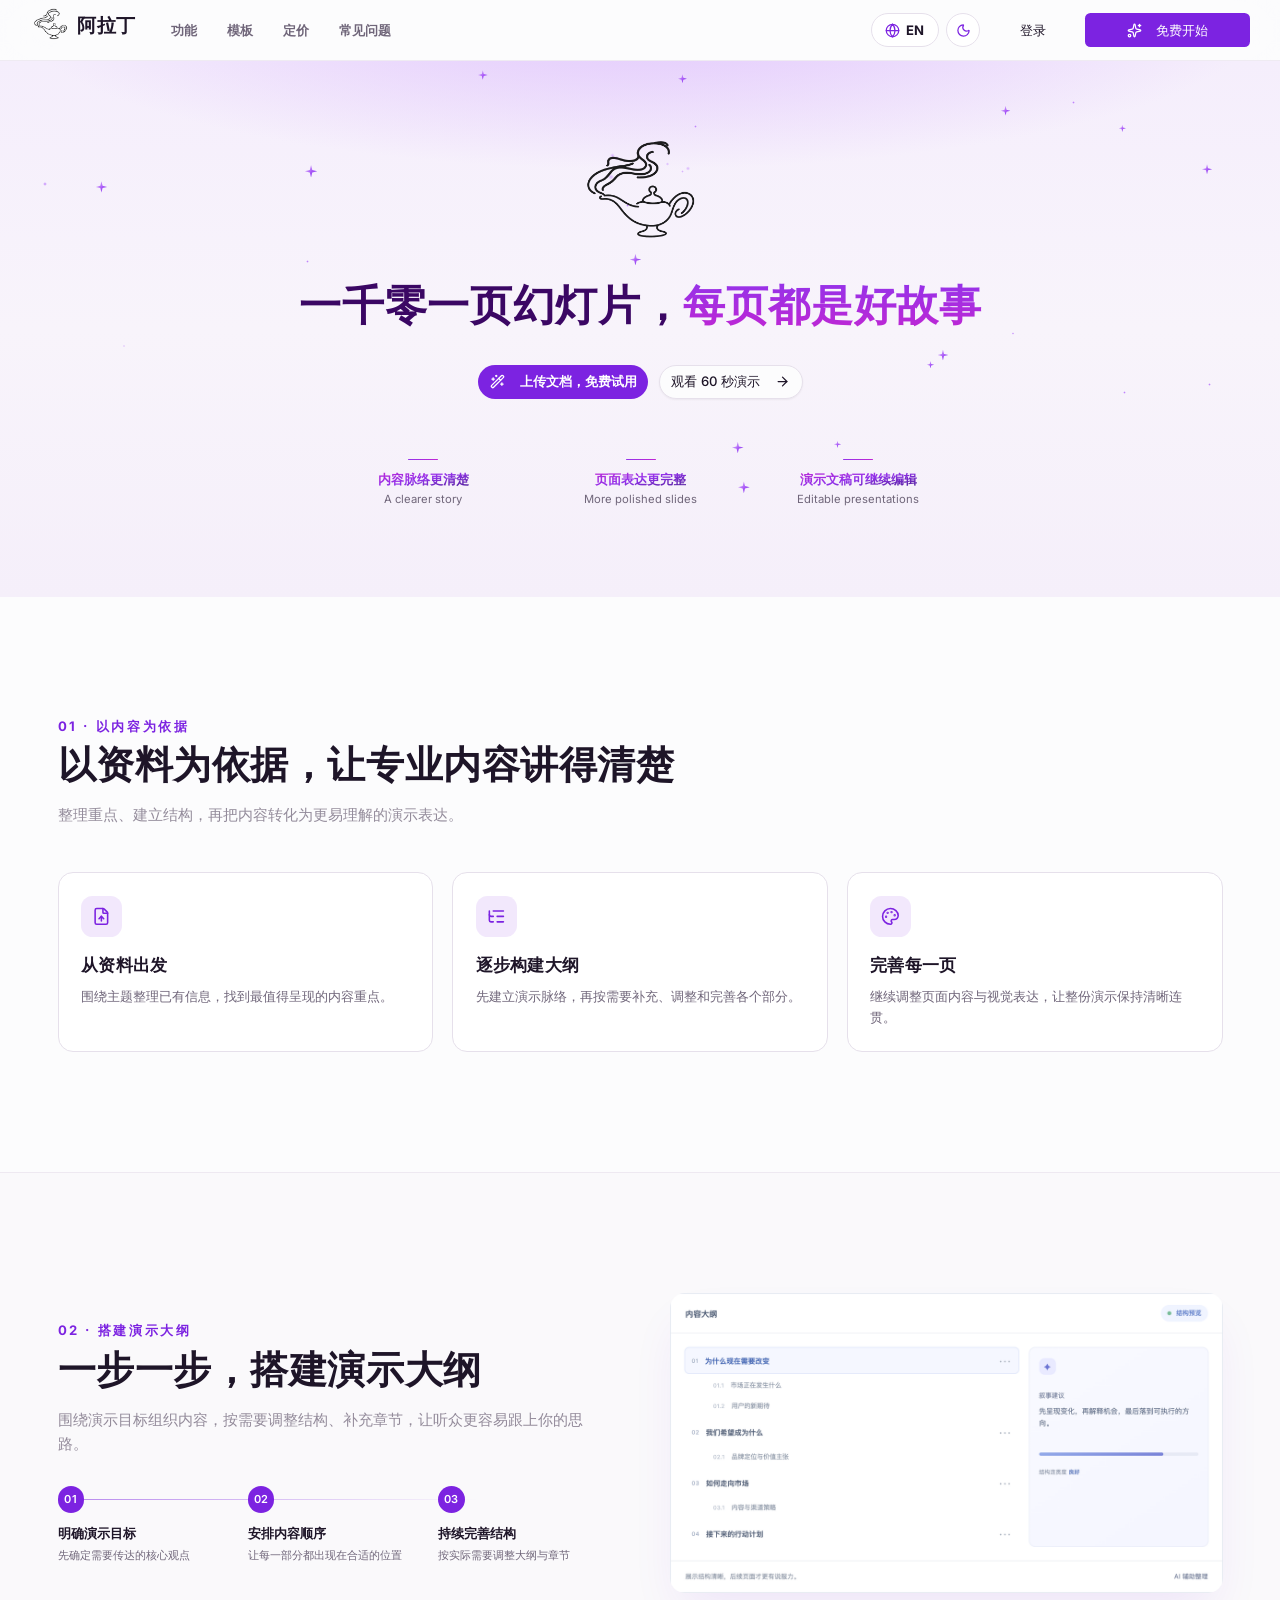
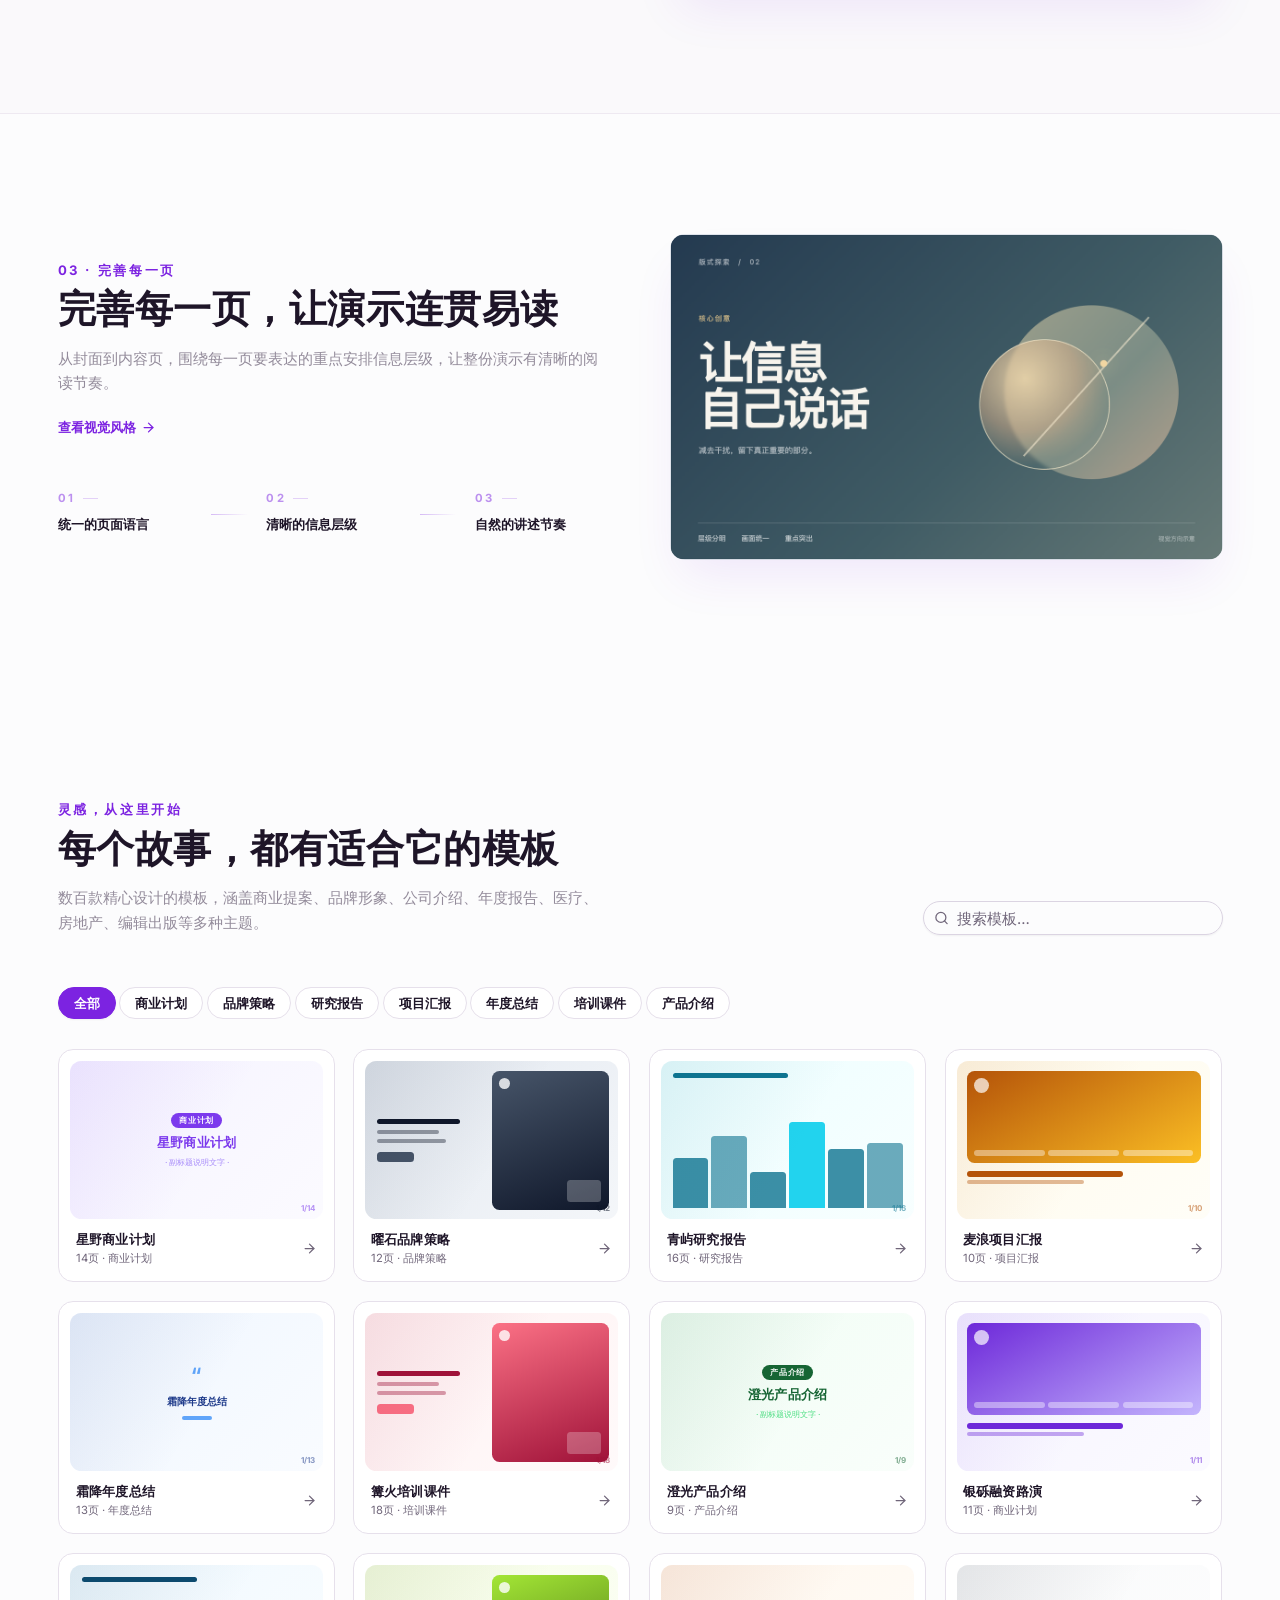
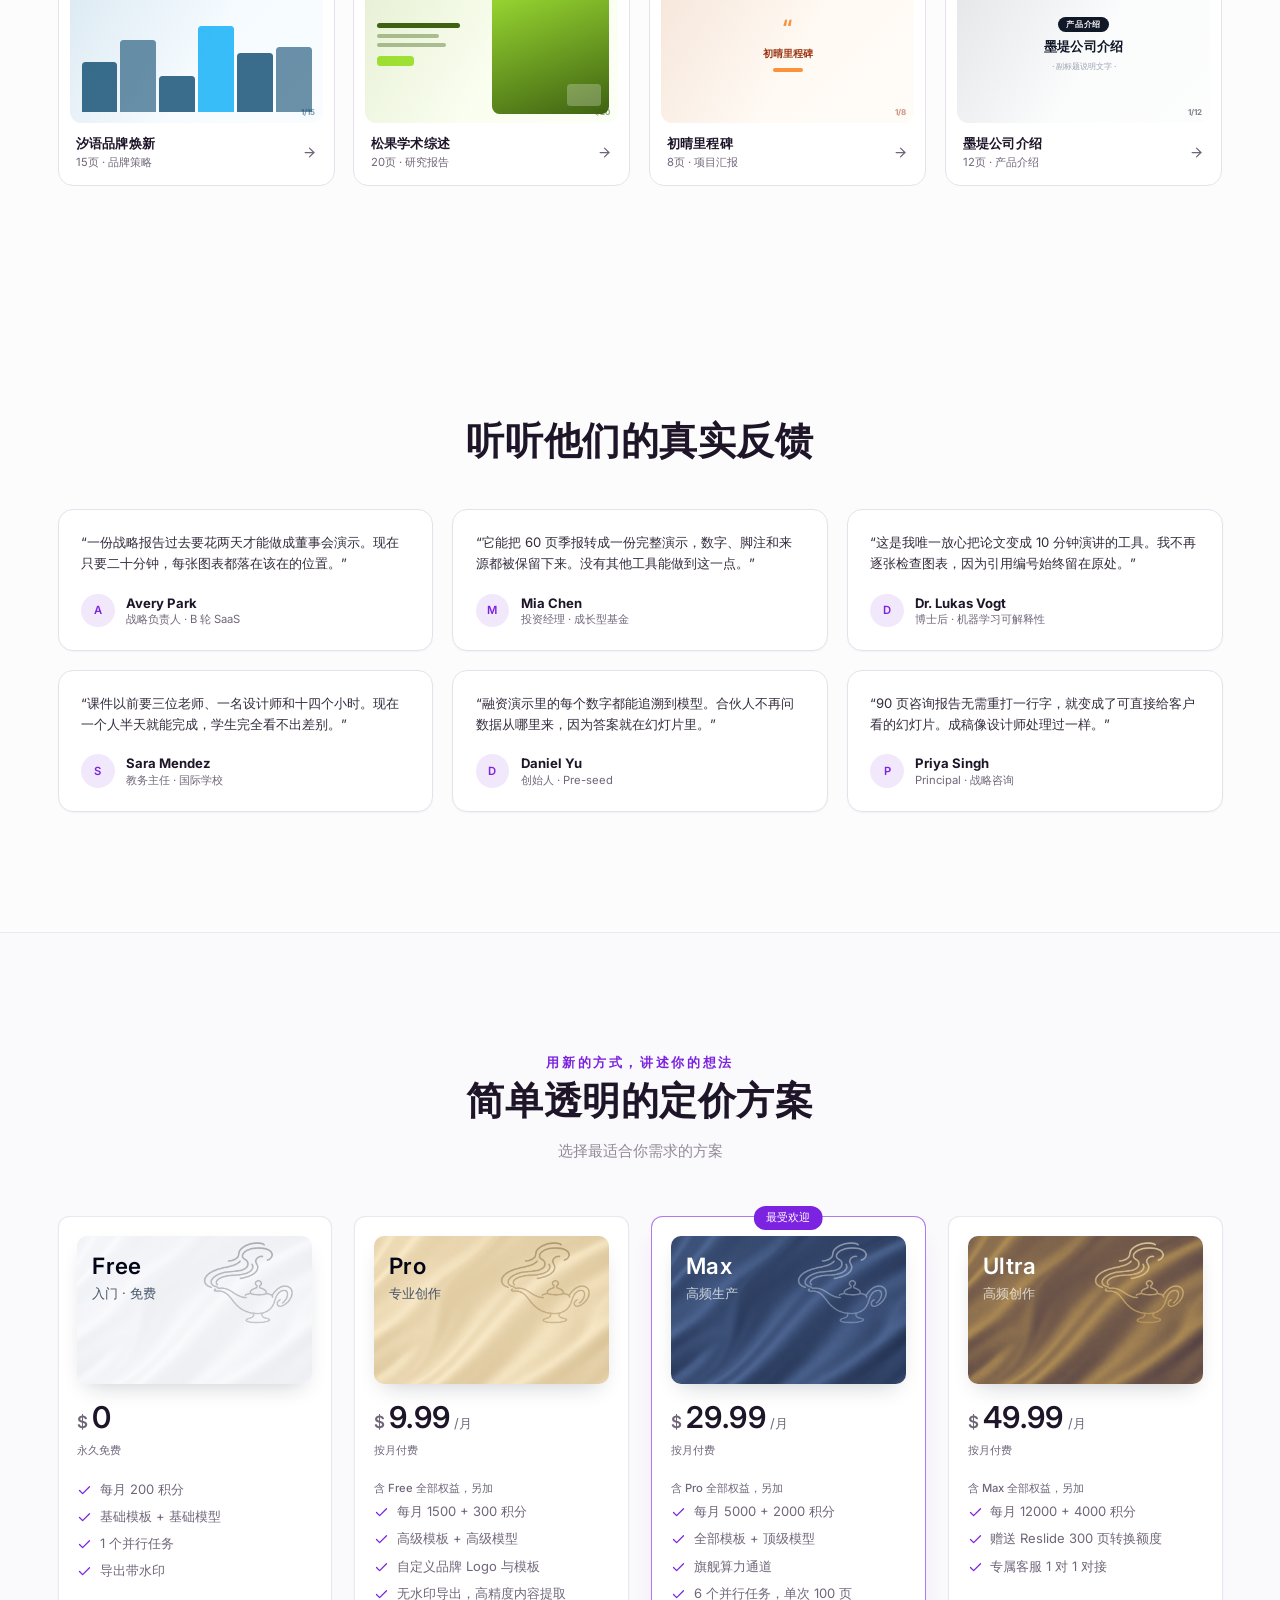
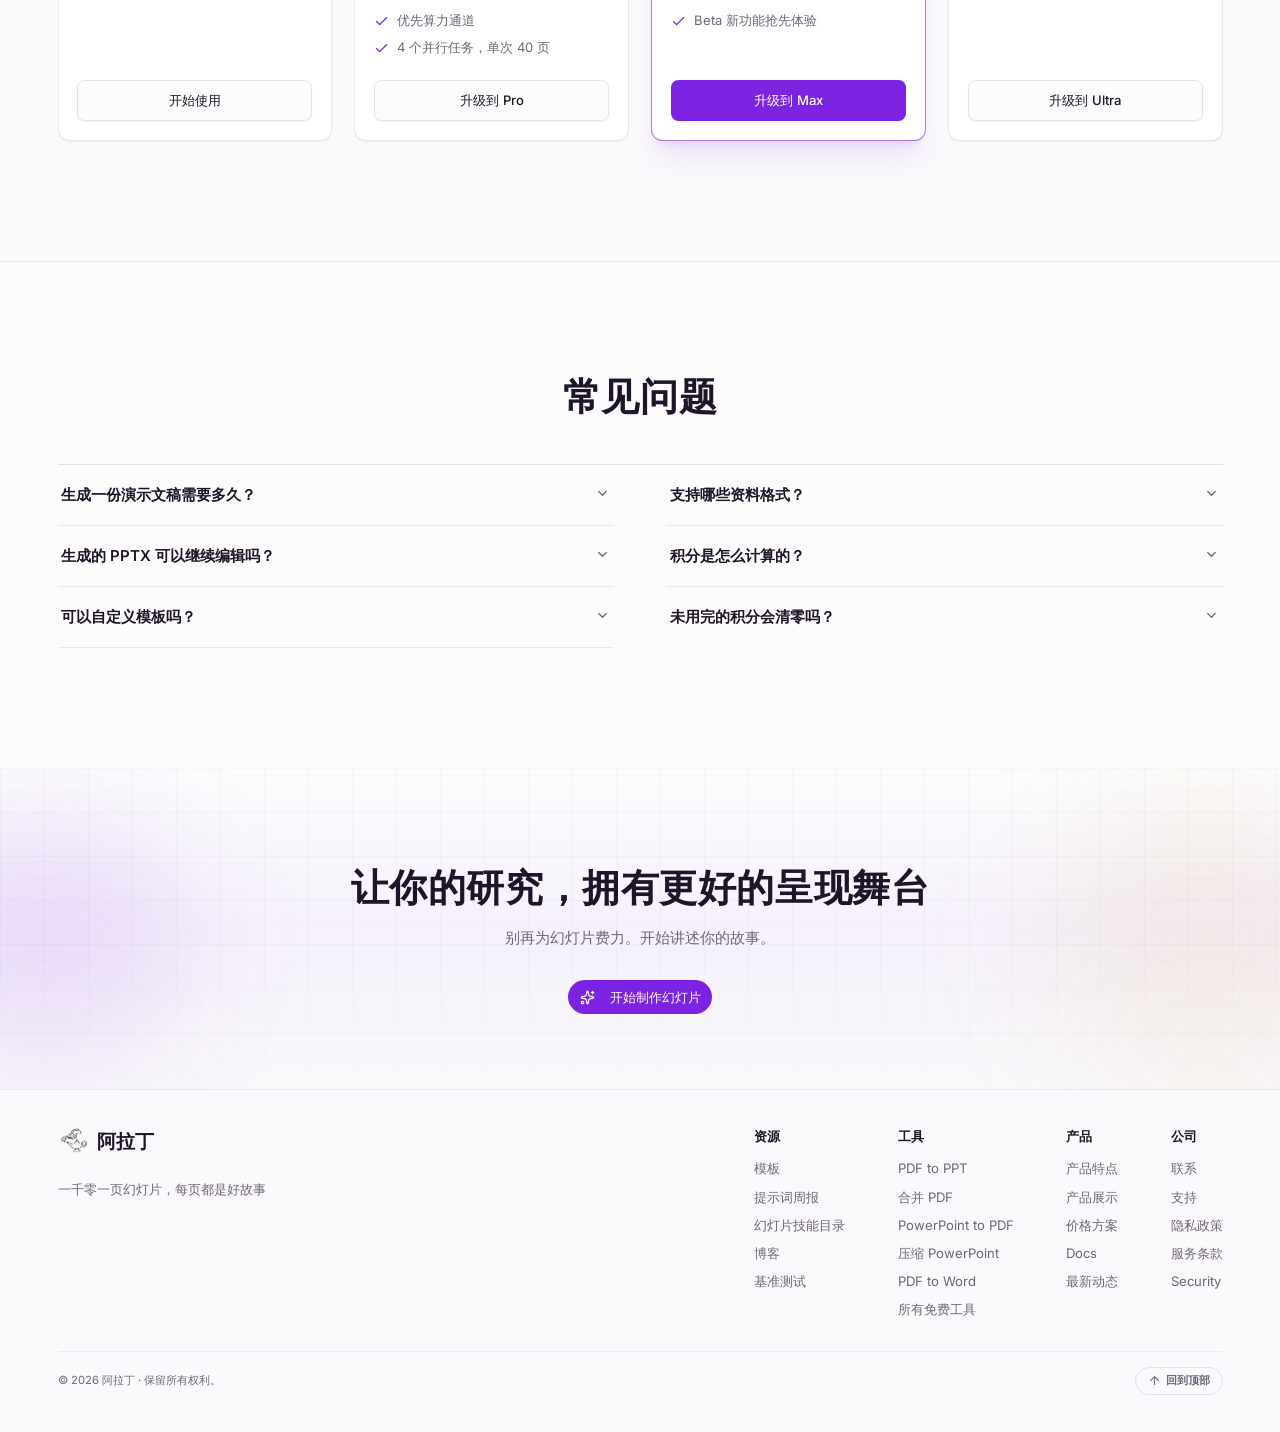
==== commit 94b435c5: "Update site 2026-10-15 11:37" ====
--- a/index.html
+++ b/index.html
@@ -6,8 +6,8 @@
     <meta name="robots" content="noindex, nofollow" />
     <link rel="icon" type="image/png" href="./brand/logo.png" />
     <title>神灯产品预览站</title>
-    <script type="module" crossorigin src="./assets/index-VVXEMQu4.js"></script>
-    <link rel="stylesheet" crossorigin href="./assets/index-CUYxTZX_.css">
+    <script type="module" crossorigin src="./assets/index-Bmd0kunE.js"></script>
+    <link rel="stylesheet" crossorigin href="./assets/index-B5fAOPXO.css">
   </head>
   <body>
     <div id="root"></div>
--- a/assets/index-B5fAOPXO.css
+++ b/assets/index-B5fAOPXO.css
@@ -0,0 +1 @@
+@import"https://fonts.googleapis.com/css2?family=Inter:wght@400;500;600;700&display=swap";*,:before,:after{--tw-border-spacing-x: 0;--tw-border-spacing-y: 0;--tw-translate-x: 0;--tw-translate-y: 0;--tw-rotate: 0;--tw-skew-x: 0;--tw-skew-y: 0;--tw-scale-x: 1;--tw-scale-y: 1;--tw-pan-x: ;--tw-pan-y: ;--tw-pinch-zoom: ;--tw-scroll-snap-strictness: proximity;--tw-gradient-from-position: ;--tw-gradient-via-position: ;--tw-gradient-to-position: ;--tw-ordinal: ;--tw-slashed-zero: ;--tw-numeric-figure: ;--tw-numeric-spacing: ;--tw-numeric-fraction: ;--tw-ring-inset: ;--tw-ring-offset-width: 0px;--tw-ring-offset-color: #fff;--tw-ring-color: rgb(59 130 246 / .5);--tw-ring-offset-shadow: 0 0 #0000;--tw-ring-shadow: 0 0 #0000;--tw-shadow: 0 0 #0000;--tw-shadow-colored: 0 0 #0000;--tw-blur: ;--tw-brightness: ;--tw-contrast: ;--tw-grayscale: ;--tw-hue-rotate: ;--tw-invert: ;--tw-saturate: ;--tw-sepia: ;--tw-drop-shadow: ;--tw-backdrop-blur: ;--tw-backdrop-brightness: ;--tw-backdrop-contrast: ;--tw-backdrop-grayscale: ;--tw-backdrop-hue-rotate: ;--tw-backdrop-invert: ;--tw-backdrop-opacity: ;--tw-backdrop-saturate: ;--tw-backdrop-sepia: ;--tw-contain-size: ;--tw-contain-layout: ;--tw-contain-paint: ;--tw-contain-style: }::backdrop{--tw-border-spacing-x: 0;--tw-border-spacing-y: 0;--tw-translate-x: 0;--tw-translate-y: 0;--tw-rotate: 0;--tw-skew-x: 0;--tw-skew-y: 0;--tw-scale-x: 1;--tw-scale-y: 1;--tw-pan-x: ;--tw-pan-y: ;--tw-pinch-zoom: ;--tw-scroll-snap-strictness: proximity;--tw-gradient-from-position: ;--tw-gradient-via-position: ;--tw-gradient-to-position: ;--tw-ordinal: ;--tw-slashed-zero: ;--tw-numeric-figure: ;--tw-numeric-spacing: ;--tw-numeric-fraction: ;--tw-ring-inset: ;--tw-ring-offset-width: 0px;--tw-ring-offset-color: #fff;--tw-ring-color: rgb(59 130 246 / .5);--tw-ring-offset-shadow: 0 0 #0000;--tw-ring-shadow: 0 0 #0000;--tw-shadow: 0 0 #0000;--tw-shadow-colored: 0 0 #0000;--tw-blur: ;--tw-brightness: ;--tw-contrast: ;--tw-grayscale: ;--tw-hue-rotate: ;--tw-invert: ;--tw-saturate: ;--tw-sepia: ;--tw-drop-shadow: ;--tw-backdrop-blur: ;--tw-backdrop-brightness: ;--tw-backdrop-contrast: ;--tw-backdrop-grayscale: ;--tw-backdrop-hue-rotate: ;--tw-backdrop-invert: ;--tw-backdrop-opacity: ;--tw-backdrop-saturate: ;--tw-backdrop-sepia: ;--tw-contain-size: ;--tw-contain-layout: ;--tw-contain-paint: ;--tw-contain-style: }*,:before,:after{box-sizing:border-box;border-width:0;border-style:solid;border-color:#e5e7eb}:before,:after{--tw-content: ""}html,:host{line-height:1.5;-webkit-text-size-adjust:100%;-moz-tab-size:4;-o-tab-size:4;tab-size:4;font-family:ui-sans-serif,system-ui,sans-serif,"Apple Color Emoji","Segoe UI Emoji",Segoe UI Symbol,"Noto Color Emoji";font-feature-settings:normal;font-variation-settings:normal;-webkit-tap-highlight-color:transparent}body{margin:0;line-height:inherit}hr{height:0;color:inherit;border-top-width:1px}abbr:where([title]){-webkit-text-decoration:underline dotted;text-decoration:underline dotted}h1,h2,h3,h4,h5,h6{font-size:inherit;font-weight:inherit}a{color:inherit;text-decoration:inherit}b,strong{font-weight:bolder}code,kbd,samp,pre{font-family:ui-monospace,SFMono-Regular,Menlo,Monaco,Consolas,Liberation Mono,Courier New,monospace;font-feature-settings:normal;font-variation-settings:normal;font-size:1em}small{font-size:80%}sub,sup{font-size:75%;line-height:0;position:relative;vertical-align:baseline}sub{bottom:-.25em}sup{top:-.5em}table{text-indent:0;border-color:inherit;border-collapse:collapse}button,input,optgroup,select,textarea{font-family:inherit;font-feature-settings:inherit;font-variation-settings:inherit;font-size:100%;font-weight:inherit;line-height:inherit;letter-spacing:inherit;color:inherit;margin:0;padding:0}button,select{text-transform:none}button,input:where([type=button]),input:where([type=reset]),input:where([type=submit]){-webkit-appearance:button;background-color:transparent;background-image:none}:-moz-focusring{outline:auto}:-moz-ui-invalid{box-shadow:none}progress{vertical-align:baseline}::-webkit-inner-spin-button,::-webkit-outer-spin-button{height:auto}[type=search]{-webkit-appearance:textfield;outline-offset:-2px}::-webkit-search-decoration{-webkit-appearance:none}::-webkit-file-upload-button{-webkit-appearance:button;font:inherit}summary{display:list-item}blockquote,dl,dd,h1,h2,h3,h4,h5,h6,hr,figure,p,pre{margin:0}fieldset{margin:0;padding:0}legend{padding:0}ol,ul,menu{list-style:none;margin:0;padding:0}dialog{padding:0}textarea{resize:vertical}input::-moz-placeholder,textarea::-moz-placeholder{opacity:1;color:#9ca3af}input::placeholder,textarea::placeholder{opacity:1;color:#9ca3af}button,[role=button]{cursor:pointer}:disabled{cursor:default}img,svg,video,canvas,audio,iframe,embed,object{display:block;vertical-align:middle}img,video{max-width:100%;height:auto}[hidden]:where(:not([hidden=until-found])){display:none}:root{font-size:15px;--background: 270 30% 99%;--foreground: 268 32% 12%;--card: 0 0% 100%;--card-foreground: 268 32% 12%;--popover: 0 0% 100%;--popover-foreground: 268 32% 12%;--primary: 268 76% 51%;--primary-foreground: 0 0% 100%;--secondary: 270 18% 96%;--secondary-foreground: 268 32% 16%;--muted: 270 14% 97%;--muted-foreground: 268 9% 44%;--accent: 40 62% 55%;--accent-foreground: 268 40% 12%;--destructive: 0 74% 52%;--destructive-foreground: 0 0% 98%;--border: 270 20% 90%;--input: 270 20% 86%;--ring: 268 76% 51%;--radius: .5rem;--sidebar-background: 270 45% 98%;--sidebar-foreground: 268 32% 12%;--sidebar-primary: 268 76% 51%;--sidebar-primary-foreground: 0 0% 100%;--sidebar-accent: 270 32% 94%;--sidebar-accent-foreground: 268 32% 16%;--sidebar-border: 270 20% 90%;--sidebar-ring: 268 76% 51%}.\!dark{--background: 266 48% 8% !important;--foreground: 44 45% 93% !important;--card: 265 42% 11% !important;--card-foreground: 44 45% 93% !important;--popover: 265 42% 11% !important;--popover-foreground: 44 45% 93% !important;--primary: 42 95% 58% !important;--primary-foreground: 266 55% 10% !important;--secondary: 262 28% 17% !important;--secondary-foreground: 44 45% 93% !important;--muted: 262 24% 16% !important;--muted-foreground: 258 13% 63% !important;--accent: 262 85% 74% !important;--accent-foreground: 266 55% 10% !important;--destructive: 0 60% 50% !important;--destructive-foreground: 0 0% 98% !important;--border: 260 24% 19% !important;--input: 260 24% 22% !important;--ring: 42 95% 58% !important;--sidebar-background: 266 46% 9% !important;--sidebar-foreground: 44 45% 93% !important;--sidebar-primary: 42 95% 58% !important;--sidebar-primary-foreground: 266 55% 10% !important;--sidebar-accent: 262 28% 17% !important;--sidebar-accent-foreground: 44 45% 93% !important;--sidebar-border: 260 24% 19% !important;--sidebar-ring: 42 95% 58% !important}.dark{--background: 266 48% 8%;--foreground: 44 45% 93%;--card: 265 42% 11%;--card-foreground: 44 45% 93%;--popover: 265 42% 11%;--popover-foreground: 44 45% 93%;--primary: 42 95% 58%;--primary-foreground: 266 55% 10%;--secondary: 262 28% 17%;--secondary-foreground: 44 45% 93%;--muted: 262 24% 16%;--muted-foreground: 258 13% 63%;--accent: 262 85% 74%;--accent-foreground: 266 55% 10%;--destructive: 0 60% 50%;--destructive-foreground: 0 0% 98%;--border: 260 24% 19%;--input: 260 24% 22%;--ring: 42 95% 58%;--sidebar-background: 266 46% 9%;--sidebar-foreground: 44 45% 93%;--sidebar-primary: 42 95% 58%;--sidebar-primary-foreground: 266 55% 10%;--sidebar-accent: 262 28% 17%;--sidebar-accent-foreground: 44 45% 93%;--sidebar-border: 260 24% 19%;--sidebar-ring: 42 95% 58%}*{border-color:hsl(var(--border))}body{background-color:hsl(var(--background));color:hsl(var(--foreground));font-family:Inter,-apple-system,BlinkMacSystemFont,Segoe UI,PingFang SC,Microsoft YaHei,sans-serif}html{scroll-behavior:smooth}.sr-only{position:absolute;width:1px;height:1px;padding:0;margin:-1px;overflow:hidden;clip:rect(0,0,0,0);white-space:nowrap;border-width:0}.pointer-events-none{pointer-events:none}.visible{visibility:visible}.invisible{visibility:hidden}.fixed{position:fixed}.absolute{position:absolute}.relative{position:relative}.sticky{position:sticky}.inset-0{inset:0}.inset-x-0{left:0;right:0}.inset-y-0{top:0;bottom:0}.-bottom-12{bottom:-3rem}.-bottom-28{bottom:-7rem}.-bottom-40{bottom:-10rem}.-bottom-48{bottom:-12rem}.-left-12{left:-3rem}.-left-24{left:-6rem}.-right-12{right:-3rem}.-right-14{right:-3.5rem}.-right-20{right:-5rem}.-right-24{right:-6rem}.-top-1\.5{top:-.375rem}.-top-12{top:-3rem}.-top-24{top:-6rem}.-top-3{top:-.75rem}.-top-40{top:-10rem}.bottom-0{bottom:0}.bottom-1\.5{bottom:.375rem}.bottom-2{bottom:.5rem}.bottom-2\.5{bottom:.625rem}.bottom-3{bottom:.75rem}.left-0{left:0}.left-1{left:.25rem}.left-1\/2{left:50%}.left-2{left:.5rem}.left-3{left:.75rem}.left-4{left:1rem}.left-7{left:1.75rem}.left-\[50\%\]{left:50%}.right-0{right:0}.right-1{right:.25rem}.right-2{right:.5rem}.right-3{right:.75rem}.right-3\.5{right:.875rem}.right-4{right:1rem}.right-\[calc\(33\.333\%-3\.5rem\)\]{right:calc(33.333% - 3.5rem)}.top-0{top:0}.top-1\.5{top:.375rem}.top-1\/2{top:50%}.top-10{top:2.5rem}.top-14{top:3.5rem}.top-16{top:4rem}.top-2{top:.5rem}.top-3{top:.75rem}.top-3\.5{top:.875rem}.top-4{top:1rem}.top-\[1px\]{top:1px}.top-\[50\%\]{top:50%}.top-\[60\%\]{top:60%}.top-full{top:100%}.isolate{isolation:isolate}.z-10{z-index:10}.z-20{z-index:20}.z-40{z-index:40}.z-50{z-index:50}.z-\[100\]{z-index:100}.z-\[1\]{z-index:1}.order-1{order:1}.order-2{order:2}.order-first{order:-9999}.order-last{order:9999}.col-start-2{grid-column-start:2}.row-span-2{grid-row:span 2 / span 2}.row-start-1{grid-row-start:1}.\!m-0{margin:0!important}.m-2\.5{margin:.625rem}.m-6{margin:1.5rem}.-mx-1{margin-left:-.25rem;margin-right:-.25rem}.-my-2{margin-top:-.5rem;margin-bottom:-.5rem}.mx-2{margin-left:.5rem;margin-right:.5rem}.mx-3\.5{margin-left:.875rem;margin-right:.875rem}.mx-4{margin-left:1rem;margin-right:1rem}.mx-auto{margin-left:auto;margin-right:auto}.my-0{margin-top:0;margin-bottom:0}.my-0\.5{margin-top:.125rem;margin-bottom:.125rem}.my-1{margin-top:.25rem;margin-bottom:.25rem}.-ml-4{margin-left:-1rem}.-mt-4{margin-top:-1rem}.mb-1\.5{margin-bottom:.375rem}.mb-12{margin-bottom:3rem}.mb-2{margin-bottom:.5rem}.mb-2\.5{margin-bottom:.625rem}.mb-3{margin-bottom:.75rem}.mb-4{margin-bottom:1rem}.mb-6{margin-bottom:1.5rem}.mb-8{margin-bottom:2rem}.ml-0{margin-left:0}.ml-1{margin-left:.25rem}.ml-1\.5{margin-left:.375rem}.ml-2{margin-left:.5rem}.ml-4{margin-left:1rem}.ml-auto{margin-left:auto}.mr-1{margin-right:.25rem}.mr-1\.5{margin-right:.375rem}.mr-2{margin-right:.5rem}.mr-auto{margin-right:auto}.mt-0{margin-top:0}.mt-0\.5{margin-top:.125rem}.mt-1{margin-top:.25rem}.mt-1\.5{margin-top:.375rem}.mt-12{margin-top:3rem}.mt-14{margin-top:3.5rem}.mt-16{margin-top:4rem}.mt-2{margin-top:.5rem}.mt-2\.5{margin-top:.625rem}.mt-3{margin-top:.75rem}.mt-4{margin-top:1rem}.mt-5{margin-top:1.25rem}.mt-6{margin-top:1.5rem}.mt-8{margin-top:2rem}.mt-9{margin-top:2.25rem}.mt-auto{margin-top:auto}.line-clamp-1{overflow:hidden;display:-webkit-box;-webkit-box-orient:vertical;-webkit-line-clamp:1}.line-clamp-2{overflow:hidden;display:-webkit-box;-webkit-box-orient:vertical;-webkit-line-clamp:2}.block{display:block}.flex{display:flex}.inline-flex{display:inline-flex}.table{display:table}.table-caption{display:table-caption}.table-cell{display:table-cell}.table-row{display:table-row}.grid{display:grid}.hidden{display:none}.aspect-\[16\/10\]{aspect-ratio:16/10}.aspect-\[856\/540\]{aspect-ratio:856/540}.aspect-square{aspect-ratio:1 / 1}.aspect-video{aspect-ratio:16 / 9}.size-10{width:2.5rem;height:2.5rem}.size-2{width:.5rem;height:.5rem}.size-2\.5{width:.625rem;height:.625rem}.size-3{width:.75rem;height:.75rem}.size-3\.5{width:.875rem;height:.875rem}.size-4{width:1rem;height:1rem}.size-6{width:1.5rem;height:1.5rem}.size-7{width:1.75rem;height:1.75rem}.size-8{width:2rem;height:2rem}.size-9{width:2.25rem;height:2.25rem}.size-auto{width:auto;height:auto}.size-full{width:100%;height:100%}.h-0\.5{height:.125rem}.h-1{height:.25rem}.h-1\.5{height:.375rem}.h-10{height:2.5rem}.h-11{height:2.75rem}.h-12{height:3rem}.h-14{height:3.5rem}.h-16{height:4rem}.h-2{height:.5rem}.h-2\.5{height:.625rem}.h-2\/3{height:66.666667%}.h-3{height:.75rem}.h-3\.5{height:.875rem}.h-32{height:8rem}.h-4{height:1rem}.h-5{height:1.25rem}.h-6{height:1.5rem}.h-7{height:1.75rem}.h-72{height:18rem}.h-8{height:2rem}.h-80{height:20rem}.h-9{height:2.25rem}.h-\[1\.15rem\]{height:1.15rem}.h-\[28rem\]{height:28rem}.h-\[30rem\]{height:30rem}.h-\[36rem\]{height:36rem}.h-\[calc\(100\%-1px\)\]{height:calc(100% - 1px)}.h-\[var\(--radix-navigation-menu-viewport-height\)\]{height:var(--radix-navigation-menu-viewport-height)}.h-\[var\(--radix-select-trigger-height\)\]{height:var(--radix-select-trigger-height)}.h-auto{height:auto}.h-full{height:100%}.h-px{height:1px}.h-screen{height:100vh}.h-svh{height:100svh}.max-h-\[300px\]{max-height:300px}.max-h-\[46vh\]{max-height:46vh}.max-h-\[74vh\]{max-height:74vh}.min-h-0{min-height:0px}.min-h-16{min-height:4rem}.min-h-20{min-height:5rem}.min-h-24{min-height:6rem}.min-h-4{min-height:1rem}.min-h-44{min-height:11rem}.min-h-screen{min-height:100vh}.min-h-svh{min-height:100svh}.w-0{width:0px}.w-1{width:.25rem}.w-1\/2{width:50%}.w-1\/3{width:33.333333%}.w-10{width:2.5rem}.w-11{width:2.75rem}.w-12{width:3rem}.w-14{width:3.5rem}.w-16{width:4rem}.w-2{width:.5rem}.w-2\.5{width:.625rem}.w-2\/3{width:66.666667%}.w-24{width:6rem}.w-3{width:.75rem}.w-3\.5{width:.875rem}.w-3\/4{width:75%}.w-3\/5{width:60%}.w-32{width:8rem}.w-4{width:1rem}.w-4\/5{width:80%}.w-4\/6{width:66.666667%}.w-44{width:11rem}.w-48{width:12rem}.w-5{width:1.25rem}.w-6{width:1.5rem}.w-60{width:15rem}.w-64{width:16rem}.w-7{width:1.75rem}.w-72{width:18rem}.w-8{width:2rem}.w-80{width:20rem}.w-9{width:2.25rem}.w-\[100px\]{width:100px}.w-\[28rem\]{width:28rem}.w-\[30\%\]{width:30%}.w-\[30rem\]{width:30rem}.w-\[54rem\]{width:54rem}.w-\[68px\]{width:68px}.w-auto{width:auto}.w-fit{width:-moz-fit-content;width:fit-content}.w-full{width:100%}.w-max{width:-moz-max-content;width:max-content}.w-px{width:1px}.min-w-0{min-width:0px}.min-w-10{min-width:2.5rem}.min-w-5{min-width:1.25rem}.min-w-8{min-width:2rem}.min-w-80{min-width:20rem}.min-w-9{min-width:2.25rem}.min-w-\[12rem\]{min-width:12rem}.min-w-\[8rem\]{min-width:8rem}.min-w-\[var\(--radix-select-trigger-width\)\]{min-width:var(--radix-select-trigger-width)}.max-w-2xl{max-width:42rem}.max-w-3xl{max-width:48rem}.max-w-4xl{max-width:56rem}.max-w-56{max-width:14rem}.max-w-6xl{max-width:72rem}.max-w-\[1240px\]{max-width:1240px}.max-w-\[1380px\]{max-width:1380px}.max-w-\[1680px\]{max-width:1680px}.max-w-\[480px\]{max-width:480px}.max-w-\[85\%\]{max-width:85%}.max-w-\[calc\(100\%-2rem\)\]{max-width:calc(100% - 2rem)}.max-w-lg{max-width:32rem}.max-w-max{max-width:-moz-max-content;max-width:max-content}.max-w-md{max-width:28rem}.max-w-sm{max-width:24rem}.max-w-xl{max-width:36rem}.max-w-xs{max-width:20rem}.flex-1{flex:1 1 0%}.shrink-0{flex-shrink:0}.grow{flex-grow:1}.grow-0{flex-grow:0}.basis-full{flex-basis:100%}.caption-bottom{caption-side:bottom}.border-collapse{border-collapse:collapse}.-translate-x-1\/2{--tw-translate-x: -50%;transform:translate(var(--tw-translate-x),var(--tw-translate-y)) rotate(var(--tw-rotate)) skew(var(--tw-skew-x)) skewY(var(--tw-skew-y)) scaleX(var(--tw-scale-x)) scaleY(var(--tw-scale-y))}.-translate-x-px{--tw-translate-x: -1px;transform:translate(var(--tw-translate-x),var(--tw-translate-y)) rotate(var(--tw-rotate)) skew(var(--tw-skew-x)) skewY(var(--tw-skew-y)) scaleX(var(--tw-scale-x)) scaleY(var(--tw-scale-y))}.-translate-y-1\/2{--tw-translate-y: -50%;transform:translate(var(--tw-translate-x),var(--tw-translate-y)) rotate(var(--tw-rotate)) skew(var(--tw-skew-x)) skewY(var(--tw-skew-y)) scaleX(var(--tw-scale-x)) scaleY(var(--tw-scale-y))}.translate-x-\[-50\%\]{--tw-translate-x: -50%;transform:translate(var(--tw-translate-x),var(--tw-translate-y)) rotate(var(--tw-rotate)) skew(var(--tw-skew-x)) skewY(var(--tw-skew-y)) scaleX(var(--tw-scale-x)) scaleY(var(--tw-scale-y))}.translate-x-px{--tw-translate-x: 1px;transform:translate(var(--tw-translate-x),var(--tw-translate-y)) rotate(var(--tw-rotate)) skew(var(--tw-skew-x)) skewY(var(--tw-skew-y)) scaleX(var(--tw-scale-x)) scaleY(var(--tw-scale-y))}.translate-y-0\.5{--tw-translate-y: .125rem;transform:translate(var(--tw-translate-x),var(--tw-translate-y)) rotate(var(--tw-rotate)) skew(var(--tw-skew-x)) skewY(var(--tw-skew-y)) scaleX(var(--tw-scale-x)) scaleY(var(--tw-scale-y))}.translate-y-\[-50\%\]{--tw-translate-y: -50%;transform:translate(var(--tw-translate-x),var(--tw-translate-y)) rotate(var(--tw-rotate)) skew(var(--tw-skew-x)) skewY(var(--tw-skew-y)) scaleX(var(--tw-scale-x)) scaleY(var(--tw-scale-y))}.translate-y-\[calc\(-50\%_-_2px\)\]{--tw-translate-y: calc(-50% - 2px) ;transform:translate(var(--tw-translate-x),var(--tw-translate-y)) rotate(var(--tw-rotate)) skew(var(--tw-skew-x)) skewY(var(--tw-skew-y)) scaleX(var(--tw-scale-x)) scaleY(var(--tw-scale-y))}.-rotate-180{--tw-rotate: -180deg;transform:translate(var(--tw-translate-x),var(--tw-translate-y)) rotate(var(--tw-rotate)) skew(var(--tw-skew-x)) skewY(var(--tw-skew-y)) scaleX(var(--tw-scale-x)) scaleY(var(--tw-scale-y))}.rotate-180{--tw-rotate: 180deg;transform:translate(var(--tw-translate-x),var(--tw-translate-y)) rotate(var(--tw-rotate)) skew(var(--tw-skew-x)) skewY(var(--tw-skew-y)) scaleX(var(--tw-scale-x)) scaleY(var(--tw-scale-y))}.rotate-45{--tw-rotate: 45deg;transform:translate(var(--tw-translate-x),var(--tw-translate-y)) rotate(var(--tw-rotate)) skew(var(--tw-skew-x)) skewY(var(--tw-skew-y)) scaleX(var(--tw-scale-x)) scaleY(var(--tw-scale-y))}.rotate-90{--tw-rotate: 90deg;transform:translate(var(--tw-translate-x),var(--tw-translate-y)) rotate(var(--tw-rotate)) skew(var(--tw-skew-x)) skewY(var(--tw-skew-y)) scaleX(var(--tw-scale-x)) scaleY(var(--tw-scale-y))}.transform{transform:translate(var(--tw-translate-x),var(--tw-translate-y)) rotate(var(--tw-rotate)) skew(var(--tw-skew-x)) skewY(var(--tw-skew-y)) scaleX(var(--tw-scale-x)) scaleY(var(--tw-scale-y))}@keyframes caret-blink{0%,70%,to{opacity:1}20%,50%{opacity:0}}.animate-caret-blink{animation:caret-blink 1.25s ease-out infinite}@keyframes pulse{50%{opacity:.5}}.animate-pulse{animation:pulse 2s cubic-bezier(.4,0,.6,1) infinite}@keyframes spin{to{transform:rotate(360deg)}}.animate-spin{animation:spin 1s linear infinite}.cursor-default{cursor:default}.cursor-grab{cursor:grab}.cursor-grabbing{cursor:grabbing}.cursor-pointer{cursor:pointer}.cursor-text{cursor:text}.touch-none{touch-action:none}.select-none{-webkit-user-select:none;-moz-user-select:none;user-select:none}.resize-none{resize:none}.scroll-my-1{scroll-margin-top:.25rem;scroll-margin-bottom:.25rem}.scroll-mt-24{scroll-margin-top:6rem}.scroll-py-1{scroll-padding-top:.25rem;scroll-padding-bottom:.25rem}.list-disc{list-style-type:disc}.list-none{list-style-type:none}.auto-rows-min{grid-auto-rows:min-content}.grid-cols-2{grid-template-columns:repeat(2,minmax(0,1fr))}.grid-cols-3{grid-template-columns:repeat(3,minmax(0,1fr))}.grid-cols-\[0_1fr\]{grid-template-columns:0 1fr}.grid-rows-\[auto_auto\]{grid-template-rows:auto auto}.flex-row{flex-direction:row}.flex-col{flex-direction:column}.flex-col-reverse{flex-direction:column-reverse}.flex-wrap{flex-wrap:wrap}.place-content-center{place-content:center}.items-start{align-items:flex-start}.items-end{align-items:flex-end}.items-center{align-items:center}.items-baseline{align-items:baseline}.items-stretch{align-items:stretch}.justify-start{justify-content:flex-start}.justify-end{justify-content:flex-end}.justify-center{justify-content:center}.justify-between{justify-content:space-between}.justify-items-start{justify-items:start}.gap-0\.5{gap:.125rem}.gap-1{gap:.25rem}.gap-1\.5{gap:.375rem}.gap-16{gap:4rem}.gap-2{gap:.5rem}.gap-2\.5{gap:.625rem}.gap-3{gap:.75rem}.gap-4{gap:1rem}.gap-5{gap:1.25rem}.gap-6{gap:1.5rem}.gap-7{gap:1.75rem}.gap-8{gap:2rem}.gap-\[--spacing\(var\(--gap\)\)\]{gap:var(--spacing(var(--gap)))}.gap-x-14{-moz-column-gap:3.5rem;column-gap:3.5rem}.gap-y-0\.5{row-gap:.125rem}.gap-y-8{row-gap:2rem}.space-y-1>:not([hidden])~:not([hidden]){--tw-space-y-reverse: 0;margin-top:calc(.25rem * calc(1 - var(--tw-space-y-reverse)));margin-bottom:calc(.25rem * var(--tw-space-y-reverse))}.space-y-1\.5>:not([hidden])~:not([hidden]){--tw-space-y-reverse: 0;margin-top:calc(.375rem * calc(1 - var(--tw-space-y-reverse)));margin-bottom:calc(.375rem * var(--tw-space-y-reverse))}.space-y-12>:not([hidden])~:not([hidden]){--tw-space-y-reverse: 0;margin-top:calc(3rem * calc(1 - var(--tw-space-y-reverse)));margin-bottom:calc(3rem * var(--tw-space-y-reverse))}.space-y-2>:not([hidden])~:not([hidden]){--tw-space-y-reverse: 0;margin-top:calc(.5rem * calc(1 - var(--tw-space-y-reverse)));margin-bottom:calc(.5rem * var(--tw-space-y-reverse))}.space-y-2\.5>:not([hidden])~:not([hidden]){--tw-space-y-reverse: 0;margin-top:calc(.625rem * calc(1 - var(--tw-space-y-reverse)));margin-bottom:calc(.625rem * var(--tw-space-y-reverse))}.space-y-3>:not([hidden])~:not([hidden]){--tw-space-y-reverse: 0;margin-top:calc(.75rem * calc(1 - var(--tw-space-y-reverse)));margin-bottom:calc(.75rem * var(--tw-space-y-reverse))}.space-y-3\.5>:not([hidden])~:not([hidden]){--tw-space-y-reverse: 0;margin-top:calc(.875rem * calc(1 - var(--tw-space-y-reverse)));margin-bottom:calc(.875rem * var(--tw-space-y-reverse))}.space-y-4>:not([hidden])~:not([hidden]){--tw-space-y-reverse: 0;margin-top:calc(1rem * calc(1 - var(--tw-space-y-reverse)));margin-bottom:calc(1rem * var(--tw-space-y-reverse))}.space-y-5>:not([hidden])~:not([hidden]){--tw-space-y-reverse: 0;margin-top:calc(1.25rem * calc(1 - var(--tw-space-y-reverse)));margin-bottom:calc(1.25rem * var(--tw-space-y-reverse))}.space-y-6>:not([hidden])~:not([hidden]){--tw-space-y-reverse: 0;margin-top:calc(1.5rem * calc(1 - var(--tw-space-y-reverse)));margin-bottom:calc(1.5rem * var(--tw-space-y-reverse))}.divide-y>:not([hidden])~:not([hidden]){--tw-divide-y-reverse: 0;border-top-width:calc(1px * calc(1 - var(--tw-divide-y-reverse)));border-bottom-width:calc(1px * var(--tw-divide-y-reverse))}.divide-border>:not([hidden])~:not([hidden]){border-color:hsl(var(--border))}.divide-border\/60>:not([hidden])~:not([hidden]){border-color:hsl(var(--border) / .6)}.self-start{align-self:flex-start}.self-stretch{align-self:stretch}.justify-self-end{justify-self:end}.overflow-auto{overflow:auto}.overflow-hidden{overflow:hidden}.overflow-x-auto{overflow-x:auto}.overflow-y-auto{overflow-y:auto}.overflow-x-hidden{overflow-x:hidden}.truncate{overflow:hidden;text-overflow:ellipsis;white-space:nowrap}.whitespace-normal{white-space:normal}.whitespace-nowrap{white-space:nowrap}.whitespace-pre-wrap{white-space:pre-wrap}.break-words{overflow-wrap:break-word}.rounded{border-radius:.25rem}.rounded-2xl{border-radius:1rem}.rounded-3xl{border-radius:1.5rem}.rounded-\[10px\]{border-radius:10px}.rounded-\[2px\]{border-radius:2px}.rounded-\[4px\]{border-radius:4px}.rounded-\[calc\(var\(--radius\)-5px\)\]{border-radius:calc(var(--radius) - 5px)}.rounded-\[inherit\]{border-radius:inherit}.rounded-full{border-radius:9999px}.rounded-lg{border-radius:var(--radius)}.rounded-md{border-radius:calc(var(--radius) - 2px)}.rounded-none{border-radius:0}.rounded-sm{border-radius:calc(var(--radius) - 4px)}.rounded-xl{border-radius:calc(var(--radius) + 4px)}.rounded-xs{border-radius:calc(var(--radius) - 6px)}.rounded-l-md{border-top-left-radius:calc(var(--radius) - 2px);border-bottom-left-radius:calc(var(--radius) - 2px)}.rounded-r-md{border-top-right-radius:calc(var(--radius) - 2px);border-bottom-right-radius:calc(var(--radius) - 2px)}.rounded-t-md{border-top-left-radius:calc(var(--radius) - 2px);border-top-right-radius:calc(var(--radius) - 2px)}.rounded-t-sm{border-top-left-radius:calc(var(--radius) - 4px);border-top-right-radius:calc(var(--radius) - 4px)}.rounded-br-md{border-bottom-right-radius:calc(var(--radius) - 2px)}.rounded-tl-sm{border-top-left-radius:calc(var(--radius) - 4px)}.border{border-width:1px}.border-0{border-width:0px}.border-2{border-width:2px}.border-\[1\.5px\]{border-width:1.5px}.border-y{border-top-width:1px;border-bottom-width:1px}.border-b{border-bottom-width:1px}.border-l{border-left-width:1px}.border-r{border-right-width:1px}.border-t{border-top-width:1px}.border-dashed{border-style:dashed}.border-border{border-color:hsl(var(--border))}.border-border\/50{border-color:hsl(var(--border) / .5)}.border-border\/60{border-color:hsl(var(--border) / .6)}.border-border\/70{border-color:hsl(var(--border) / .7)}.border-border\/80{border-color:hsl(var(--border) / .8)}.border-input{border-color:hsl(var(--input))}.border-primary{border-color:hsl(var(--primary))}.border-primary\/15{border-color:hsl(var(--primary) / .15)}.border-primary\/40{border-color:hsl(var(--primary) / .4)}.border-primary\/50{border-color:hsl(var(--primary) / .5)}.border-primary\/60{border-color:hsl(var(--primary) / .6)}.border-sidebar-border{border-color:hsl(var(--sidebar-border))}.border-transparent{border-color:transparent}.border-l-transparent{border-left-color:transparent}.border-t-transparent{border-top-color:transparent}.bg-\[\#0b0d12\]\/90{background-color:#0b0d12e6}.bg-accent{background-color:hsl(var(--accent))}.bg-accent\/10{background-color:hsl(var(--accent) / .1)}.bg-accent\/15{background-color:hsl(var(--accent) / .15)}.bg-amber-200\/40{background-color:#fde68a66}.bg-amber-500\/10{background-color:#f59e0b1a}.bg-background{background-color:hsl(var(--background))}.bg-background\/75{background-color:hsl(var(--background) / .75)}.bg-background\/80{background-color:hsl(var(--background) / .8)}.bg-background\/95{background-color:hsl(var(--background) / .95)}.bg-black\/50{background-color:#00000080}.bg-border{background-color:hsl(var(--border))}.bg-card{background-color:hsl(var(--card))}.bg-card\/60{background-color:hsl(var(--card) / .6)}.bg-card\/90{background-color:hsl(var(--card) / .9)}.bg-destructive{--tw-bg-opacity: 1;background-color:hsl(var(--destructive) / var(--tw-bg-opacity, 1))}.bg-destructive\/15{background-color:hsl(var(--destructive) / .15)}.bg-emerald-500\/15{background-color:#10b98126}.bg-foreground{background-color:hsl(var(--foreground))}.bg-fuchsia-200\/40{background-color:#f5d0fe66}.bg-input{background-color:hsl(var(--input))}.bg-muted{background-color:hsl(var(--muted))}.bg-muted\/50{background-color:hsl(var(--muted) / .5)}.bg-popover{background-color:hsl(var(--popover))}.bg-primary{background-color:hsl(var(--primary))}.bg-primary\/10{background-color:hsl(var(--primary) / .1)}.bg-primary\/15{background-color:hsl(var(--primary) / .15)}.bg-primary\/20{background-color:hsl(var(--primary) / .2)}.bg-primary\/5{background-color:hsl(var(--primary) / .05)}.bg-purple-300\/40{background-color:#d8b4fe66}.bg-purple-600\/20{background-color:#9333ea33}.bg-purple-600\/80{background-color:#9333eacc}.bg-purple-900\/15{background-color:#581c8726}.bg-secondary{background-color:hsl(var(--secondary))}.bg-secondary\/20{background-color:hsl(var(--secondary) / .2)}.bg-secondary\/30{background-color:hsl(var(--secondary) / .3)}.bg-secondary\/40{background-color:hsl(var(--secondary) / .4)}.bg-secondary\/50{background-color:hsl(var(--secondary) / .5)}.bg-secondary\/60{background-color:hsl(var(--secondary) / .6)}.bg-secondary\/70{background-color:hsl(var(--secondary) / .7)}.bg-sidebar{background-color:hsl(var(--sidebar-background))}.bg-sidebar-border{background-color:hsl(var(--sidebar-border))}.bg-transparent{background-color:transparent}.bg-violet-500\/15{background-color:#8b5cf626}.bg-white{--tw-bg-opacity: 1;background-color:rgb(255 255 255 / var(--tw-bg-opacity, 1))}.bg-white\/15{background-color:#ffffff26}.bg-white\/25{background-color:#ffffff40}.bg-white\/40{background-color:#fff6}.bg-white\/70{background-color:#ffffffb3}.bg-white\/80{background-color:#fffc}.bg-gradient-to-b{background-image:linear-gradient(to bottom,var(--tw-gradient-stops))}.bg-gradient-to-br{background-image:linear-gradient(to bottom right,var(--tw-gradient-stops))}.bg-gradient-to-r{background-image:linear-gradient(to right,var(--tw-gradient-stops))}.bg-gradient-to-t{background-image:linear-gradient(to top,var(--tw-gradient-stops))}.bg-gradient-to-tl{background-image:linear-gradient(to top left,var(--tw-gradient-stops))}.from-\[\#4c1d95\]{--tw-gradient-from: #4c1d95 var(--tw-gradient-from-position);--tw-gradient-to: rgb(76 29 149 / 0) var(--tw-gradient-to-position);--tw-gradient-stops: var(--tw-gradient-from), var(--tw-gradient-to)}.from-\[\#9333ea\]{--tw-gradient-from: #9333ea var(--tw-gradient-from-position);--tw-gradient-to: rgb(147 51 234 / 0) var(--tw-gradient-to-position);--tw-gradient-stops: var(--tw-gradient-from), var(--tw-gradient-to)}.from-black\/70{--tw-gradient-from: rgb(0 0 0 / .7) var(--tw-gradient-from-position);--tw-gradient-to: rgb(0 0 0 / 0) var(--tw-gradient-to-position);--tw-gradient-stops: var(--tw-gradient-from), var(--tw-gradient-to)}.from-primary\/15{--tw-gradient-from: hsl(var(--primary) / .15) var(--tw-gradient-from-position);--tw-gradient-to: hsl(var(--primary) / 0) var(--tw-gradient-to-position);--tw-gradient-stops: var(--tw-gradient-from), var(--tw-gradient-to)}.from-primary\/30{--tw-gradient-from: hsl(var(--primary) / .3) var(--tw-gradient-from-position);--tw-gradient-to: hsl(var(--primary) / 0) var(--tw-gradient-to-position);--tw-gradient-stops: var(--tw-gradient-from), var(--tw-gradient-to)}.from-primary\/50{--tw-gradient-from: hsl(var(--primary) / .5) var(--tw-gradient-from-position);--tw-gradient-to: hsl(var(--primary) / 0) var(--tw-gradient-to-position);--tw-gradient-stops: var(--tw-gradient-from), var(--tw-gradient-to)}.from-secondary\/80{--tw-gradient-from: hsl(var(--secondary) / .8) var(--tw-gradient-from-position);--tw-gradient-to: hsl(var(--secondary) / 0) var(--tw-gradient-to-position);--tw-gradient-stops: var(--tw-gradient-from), var(--tw-gradient-to)}.from-transparent{--tw-gradient-from: transparent var(--tw-gradient-from-position);--tw-gradient-to: rgb(0 0 0 / 0) var(--tw-gradient-to-position);--tw-gradient-stops: var(--tw-gradient-from), var(--tw-gradient-to)}.via-\[\#9333ea\]{--tw-gradient-to: rgb(147 51 234 / 0) var(--tw-gradient-to-position);--tw-gradient-stops: var(--tw-gradient-from), #9333ea var(--tw-gradient-via-position), var(--tw-gradient-to)}.via-background{--tw-gradient-to: hsl(var(--background) / 0) var(--tw-gradient-to-position);--tw-gradient-stops: var(--tw-gradient-from), hsl(var(--background)) var(--tw-gradient-via-position), var(--tw-gradient-to)}.via-primary\/25{--tw-gradient-to: hsl(var(--primary) / 0) var(--tw-gradient-to-position);--tw-gradient-stops: var(--tw-gradient-from), hsl(var(--primary) / .25) var(--tw-gradient-via-position), var(--tw-gradient-to)}.via-primary\/5{--tw-gradient-to: hsl(var(--primary) / 0) var(--tw-gradient-to-position);--tw-gradient-stops: var(--tw-gradient-from), hsl(var(--primary) / .05) var(--tw-gradient-via-position), var(--tw-gradient-to)}.to-\[\#c026d3\]{--tw-gradient-to: #c026d3 var(--tw-gradient-to-position)}.to-background{--tw-gradient-to: hsl(var(--background)) var(--tw-gradient-to-position)}.to-primary\/5{--tw-gradient-to: hsl(var(--primary) / .05) var(--tw-gradient-to-position)}.to-secondary\/40{--tw-gradient-to: hsl(var(--secondary) / .4) var(--tw-gradient-to-position)}.to-transparent{--tw-gradient-to: transparent var(--tw-gradient-to-position)}.bg-clip-text{-webkit-background-clip:text;background-clip:text}.fill-current{fill:currentColor}.fill-foreground{fill:hsl(var(--foreground))}.fill-primary{fill:hsl(var(--primary))}.object-contain{-o-object-fit:contain;object-fit:contain}.object-cover{-o-object-fit:cover;object-fit:cover}.p-0{padding:0}.p-1{padding:.25rem}.p-12{padding:3rem}.p-2{padding:.5rem}.p-2\.5{padding:.625rem}.p-3{padding:.75rem}.p-3\.5{padding:.875rem}.p-4{padding:1rem}.p-5{padding:1.25rem}.p-6{padding:1.5rem}.p-8{padding:2rem}.p-\[3px\]{padding:3px}.p-px{padding:1px}.px-0{padding-left:0;padding-right:0}.px-0\.5{padding-left:.125rem;padding-right:.125rem}.px-1{padding-left:.25rem;padding-right:.25rem}.px-1\.5{padding-left:.375rem;padding-right:.375rem}.px-2{padding-left:.5rem;padding-right:.5rem}.px-2\.5{padding-left:.625rem;padding-right:.625rem}.px-3{padding-left:.75rem;padding-right:.75rem}.px-3\.5{padding-left:.875rem;padding-right:.875rem}.px-4{padding-left:1rem;padding-right:1rem}.px-5{padding-left:1.25rem;padding-right:1.25rem}.px-6{padding-left:1.5rem;padding-right:1.5rem}.px-7{padding-left:1.75rem;padding-right:1.75rem}.px-8{padding-left:2rem;padding-right:2rem}.py-0{padding-top:0;padding-bottom:0}.py-0\.5{padding-top:.125rem;padding-bottom:.125rem}.py-1{padding-top:.25rem;padding-bottom:.25rem}.py-1\.5{padding-top:.375rem;padding-bottom:.375rem}.py-10{padding-top:2.5rem;padding-bottom:2.5rem}.py-14{padding-top:3.5rem;padding-bottom:3.5rem}.py-16{padding-top:4rem;padding-bottom:4rem}.py-2{padding-top:.5rem;padding-bottom:.5rem}.py-2\.5{padding-top:.625rem;padding-bottom:.625rem}.py-20{padding-top:5rem;padding-bottom:5rem}.py-24{padding-top:6rem;padding-bottom:6rem}.py-3{padding-top:.75rem;padding-bottom:.75rem}.py-3\.5{padding-top:.875rem;padding-bottom:.875rem}.py-4{padding-top:1rem;padding-bottom:1rem}.py-5{padding-top:1.25rem;padding-bottom:1.25rem}.py-6{padding-top:1.5rem;padding-bottom:1.5rem}.pb-0{padding-bottom:0}.pb-0\.5{padding-bottom:.125rem}.pb-1{padding-bottom:.25rem}.pb-1\.5{padding-bottom:.375rem}.pb-16{padding-bottom:4rem}.pb-24{padding-bottom:6rem}.pb-3{padding-bottom:.75rem}.pb-4{padding-bottom:1rem}.pb-6{padding-bottom:1.5rem}.pl-2{padding-left:.5rem}.pl-3{padding-left:.75rem}.pl-4{padding-left:1rem}.pl-5{padding-left:1.25rem}.pl-8{padding-left:2rem}.pl-9{padding-left:2.25rem}.pr-1{padding-right:.25rem}.pr-2{padding-right:.5rem}.pr-2\.5{padding-right:.625rem}.pr-3{padding-right:.75rem}.pr-8{padding-right:2rem}.pt-0{padding-top:0}.pt-0\.5{padding-top:.125rem}.pt-1{padding-top:.25rem}.pt-10{padding-top:2.5rem}.pt-12{padding-top:3rem}.pt-2{padding-top:.5rem}.pt-24{padding-top:6rem}.pt-3{padding-top:.75rem}.pt-4{padding-top:1rem}.pt-5{padding-top:1.25rem}.text-left{text-align:left}.text-center{text-align:center}.align-middle{vertical-align:middle}.font-mono{font-family:ui-monospace,SFMono-Regular,Menlo,Monaco,Consolas,Liberation Mono,Courier New,monospace}.font-sans{font-family:ui-sans-serif,system-ui,sans-serif,"Apple Color Emoji","Segoe UI Emoji",Segoe UI Symbol,"Noto Color Emoji"}.text-2xl{font-size:1.5rem;line-height:2rem}.text-3xl{font-size:1.875rem;line-height:2.25rem}.text-4xl{font-size:2.25rem;line-height:2.5rem}.text-5xl{font-size:3rem;line-height:1}.text-\[0\.8rem\]{font-size:.8rem}.text-\[10px\]{font-size:10px}.text-\[11px\]{font-size:11px}.text-\[13px\]{font-size:13px}.text-\[15px\]{font-size:15px}.text-\[30px\]{font-size:30px}.text-\[8px\]{font-size:8px}.text-\[clamp\(0\.9rem\,3\.3vw\,2\.8rem\)\]{font-size:clamp(.9rem,3.3vw,2.8rem)}.text-base{font-size:1rem;line-height:1.5rem}.text-lg{font-size:1.125rem;line-height:1.75rem}.text-sm{font-size:.875rem;line-height:1.25rem}.text-sm\/relaxed{font-size:.875rem;line-height:1.625}.text-xl{font-size:1.25rem;line-height:1.75rem}.text-xs{font-size:.75rem;line-height:1rem}.font-black{font-weight:900}.font-bold{font-weight:700}.font-medium{font-weight:500}.font-normal{font-weight:400}.font-semibold{font-weight:600}.uppercase{text-transform:uppercase}.tabular-nums{--tw-numeric-spacing: tabular-nums;font-variant-numeric:var(--tw-ordinal) var(--tw-slashed-zero) var(--tw-numeric-figure) var(--tw-numeric-spacing) var(--tw-numeric-fraction)}.leading-\[1\.25\]{line-height:1.25}.leading-\[1\.8\]{line-height:1.8}.leading-none{line-height:1}.leading-normal{line-height:1.5}.leading-relaxed{line-height:1.625}.leading-snug{line-height:1.375}.leading-tight{line-height:1.25}.tracking-\[0\.2em\]{letter-spacing:.2em}.tracking-tight{letter-spacing:-.025em}.tracking-wide{letter-spacing:.025em}.tracking-wider{letter-spacing:.05em}.tracking-widest{letter-spacing:.1em}.text-accent{color:hsl(var(--accent))}.text-accent-foreground{color:hsl(var(--accent-foreground))}.text-amber-600{--tw-text-opacity: 1;color:rgb(217 119 6 / var(--tw-text-opacity, 1))}.text-background{color:hsl(var(--background))}.text-card-foreground{color:hsl(var(--card-foreground))}.text-current{color:currentColor}.text-destructive{--tw-text-opacity: 1;color:hsl(var(--destructive) / var(--tw-text-opacity, 1))}.text-destructive-foreground{--tw-text-opacity: 1;color:hsl(var(--destructive-foreground) / var(--tw-text-opacity, 1))}.text-destructive\/70{color:hsl(var(--destructive) / .7)}.text-destructive\/80{color:hsl(var(--destructive) / .8)}.text-emerald-500{--tw-text-opacity: 1;color:rgb(16 185 129 / var(--tw-text-opacity, 1))}.text-emerald-600{--tw-text-opacity: 1;color:rgb(5 150 105 / var(--tw-text-opacity, 1))}.text-foreground{color:hsl(var(--foreground))}.text-foreground\/80{color:hsl(var(--foreground) / .8)}.text-foreground\/90{color:hsl(var(--foreground) / .9)}.text-muted-foreground{color:hsl(var(--muted-foreground))}.text-muted-foreground\/40{color:hsl(var(--muted-foreground) / .4)}.text-muted-foreground\/70{color:hsl(var(--muted-foreground) / .7)}.text-muted-foreground\/75{color:hsl(var(--muted-foreground) / .75)}.text-muted-foreground\/80{color:hsl(var(--muted-foreground) / .8)}.text-popover-foreground{color:hsl(var(--popover-foreground))}.text-primary{color:hsl(var(--primary))}.text-primary-foreground{color:hsl(var(--primary-foreground))}.text-primary\/50{color:hsl(var(--primary) / .5)}.text-purple-950{--tw-text-opacity: 1;color:rgb(59 7 100 / var(--tw-text-opacity, 1))}.text-secondary-foreground{color:hsl(var(--secondary-foreground))}.text-sidebar-foreground{color:hsl(var(--sidebar-foreground))}.text-sidebar-foreground\/70{color:hsl(var(--sidebar-foreground) / .7)}.text-slate-600{--tw-text-opacity: 1;color:rgb(71 85 105 / var(--tw-text-opacity, 1))}.text-slate-950{--tw-text-opacity: 1;color:rgb(2 6 23 / var(--tw-text-opacity, 1))}.text-transparent{color:transparent}.text-white{--tw-text-opacity: 1;color:rgb(255 255 255 / var(--tw-text-opacity, 1))}.text-white\/75{color:#ffffffbf}.underline-offset-4{text-underline-offset:4px}.opacity-0{opacity:0}.opacity-100{opacity:1}.opacity-50{opacity:.5}.opacity-55{opacity:.55}.opacity-60{opacity:.6}.opacity-70{opacity:.7}.shadow{--tw-shadow: 0 1px 3px 0 rgb(0 0 0 / .1), 0 1px 2px -1px rgb(0 0 0 / .1);--tw-shadow-colored: 0 1px 3px 0 var(--tw-shadow-color), 0 1px 2px -1px var(--tw-shadow-color);box-shadow:var(--tw-ring-offset-shadow, 0 0 #0000),var(--tw-ring-shadow, 0 0 #0000),var(--tw-shadow)}.shadow-2xl{--tw-shadow: 0 25px 50px -12px rgb(0 0 0 / .25);--tw-shadow-colored: 0 25px 50px -12px var(--tw-shadow-color);box-shadow:var(--tw-ring-offset-shadow, 0 0 #0000),var(--tw-ring-shadow, 0 0 #0000),var(--tw-shadow)}.shadow-\[0_0_0_1px_hsl\(var\(--sidebar-border\)\)\]{--tw-shadow: 0 0 0 1px hsl(var(--sidebar-border));--tw-shadow-colored: 0 0 0 1px var(--tw-shadow-color);box-shadow:var(--tw-ring-offset-shadow, 0 0 #0000),var(--tw-ring-shadow, 0 0 #0000),var(--tw-shadow)}.shadow-\[0_10px_22px_-10px_rgba\(15\,23\,42\,0\.24\)\]{--tw-shadow: 0 10px 22px -10px rgba(15,23,42,.24);--tw-shadow-colored: 0 10px 22px -10px var(--tw-shadow-color);box-shadow:var(--tw-ring-offset-shadow, 0 0 #0000),var(--tw-ring-shadow, 0 0 #0000),var(--tw-shadow)}.shadow-\[0_18px_35px_-10px_rgba\(147\,51\,234\,0\.12\)\,0_1px_4px_rgba\(15\,23\,42\,0\.10\)\]{--tw-shadow: 0 18px 35px -10px rgba(147,51,234,.12),0 1px 4px rgba(15,23,42,.1);--tw-shadow-colored: 0 18px 35px -10px var(--tw-shadow-color), 0 1px 4px var(--tw-shadow-color);box-shadow:var(--tw-ring-offset-shadow, 0 0 #0000),var(--tw-ring-shadow, 0 0 #0000),var(--tw-shadow)}.shadow-lg{--tw-shadow: 0 10px 15px -3px rgb(0 0 0 / .1), 0 4px 6px -4px rgb(0 0 0 / .1);--tw-shadow-colored: 0 10px 15px -3px var(--tw-shadow-color), 0 4px 6px -4px var(--tw-shadow-color);box-shadow:var(--tw-ring-offset-shadow, 0 0 #0000),var(--tw-ring-shadow, 0 0 #0000),var(--tw-shadow)}.shadow-md{--tw-shadow: 0 4px 6px -1px rgb(0 0 0 / .1), 0 2px 4px -2px rgb(0 0 0 / .1);--tw-shadow-colored: 0 4px 6px -1px var(--tw-shadow-color), 0 2px 4px -2px var(--tw-shadow-color);box-shadow:var(--tw-ring-offset-shadow, 0 0 #0000),var(--tw-ring-shadow, 0 0 #0000),var(--tw-shadow)}.shadow-none{--tw-shadow: 0 0 #0000;--tw-shadow-colored: 0 0 #0000;box-shadow:var(--tw-ring-offset-shadow, 0 0 #0000),var(--tw-ring-shadow, 0 0 #0000),var(--tw-shadow)}.shadow-sm{--tw-shadow: 0 1px 2px 0 rgb(0 0 0 / .05);--tw-shadow-colored: 0 1px 2px 0 var(--tw-shadow-color);box-shadow:var(--tw-ring-offset-shadow, 0 0 #0000),var(--tw-ring-shadow, 0 0 #0000),var(--tw-shadow)}.shadow-xl{--tw-shadow: 0 20px 25px -5px rgb(0 0 0 / .1), 0 8px 10px -6px rgb(0 0 0 / .1);--tw-shadow-colored: 0 20px 25px -5px var(--tw-shadow-color), 0 8px 10px -6px var(--tw-shadow-color);box-shadow:var(--tw-ring-offset-shadow, 0 0 #0000),var(--tw-ring-shadow, 0 0 #0000),var(--tw-shadow)}.shadow-xs{--tw-shadow: 0 1px 2px 0 rgb(0 0 0 / .05);--tw-shadow-colored: 0 1px 2px 0 var(--tw-shadow-color);box-shadow:var(--tw-ring-offset-shadow, 0 0 #0000),var(--tw-ring-shadow, 0 0 #0000),var(--tw-shadow)}.shadow-primary\/10{--tw-shadow-color: hsl(var(--primary) / .1);--tw-shadow: var(--tw-shadow-colored)}.shadow-primary\/25{--tw-shadow-color: hsl(var(--primary) / .25);--tw-shadow: var(--tw-shadow-colored)}.shadow-primary\/5{--tw-shadow-color: hsl(var(--primary) / .05);--tw-shadow: var(--tw-shadow-colored)}.outline-none{outline:2px solid transparent;outline-offset:2px}.outline{outline-style:solid}.ring-0{--tw-ring-offset-shadow: var(--tw-ring-inset) 0 0 0 var(--tw-ring-offset-width) var(--tw-ring-offset-color);--tw-ring-shadow: var(--tw-ring-inset) 0 0 0 calc(0px + var(--tw-ring-offset-width)) var(--tw-ring-color);box-shadow:var(--tw-ring-offset-shadow),var(--tw-ring-shadow),var(--tw-shadow, 0 0 #0000)}.ring-2{--tw-ring-offset-shadow: var(--tw-ring-inset) 0 0 0 var(--tw-ring-offset-width) var(--tw-ring-offset-color);--tw-ring-shadow: var(--tw-ring-inset) 0 0 0 calc(2px + var(--tw-ring-offset-width)) var(--tw-ring-color);box-shadow:var(--tw-ring-offset-shadow),var(--tw-ring-shadow),var(--tw-shadow, 0 0 #0000)}.ring-primary{--tw-ring-color: hsl(var(--primary))}.ring-primary\/40{--tw-ring-color: hsl(var(--primary) / .4)}.ring-ring\/50{--tw-ring-color: hsl(var(--ring) / .5)}.ring-sidebar-ring{--tw-ring-color: hsl(var(--sidebar-ring))}.ring-offset-background{--tw-ring-offset-color: hsl(var(--background))}.blur-3xl{--tw-blur: blur(64px);filter:var(--tw-blur) var(--tw-brightness) var(--tw-contrast) var(--tw-grayscale) var(--tw-hue-rotate) var(--tw-invert) var(--tw-saturate) var(--tw-sepia) var(--tw-drop-shadow)}.drop-shadow{--tw-drop-shadow: drop-shadow(0 1px 2px rgb(0 0 0 / .1)) drop-shadow(0 1px 1px rgb(0 0 0 / .06));filter:var(--tw-blur) var(--tw-brightness) var(--tw-contrast) var(--tw-grayscale) var(--tw-hue-rotate) var(--tw-invert) var(--tw-saturate) var(--tw-sepia) var(--tw-drop-shadow)}.saturate-\[\.55\]{--tw-saturate: saturate(.55);filter:var(--tw-blur) var(--tw-brightness) var(--tw-contrast) var(--tw-grayscale) var(--tw-hue-rotate) var(--tw-invert) var(--tw-saturate) var(--tw-sepia) var(--tw-drop-shadow)}.filter{filter:var(--tw-blur) var(--tw-brightness) var(--tw-contrast) var(--tw-grayscale) var(--tw-hue-rotate) var(--tw-invert) var(--tw-saturate) var(--tw-sepia) var(--tw-drop-shadow)}.backdrop-blur-\[2px\]{--tw-backdrop-blur: blur(2px);-webkit-backdrop-filter:var(--tw-backdrop-blur) var(--tw-backdrop-brightness) var(--tw-backdrop-contrast) var(--tw-backdrop-grayscale) var(--tw-backdrop-hue-rotate) var(--tw-backdrop-invert) var(--tw-backdrop-opacity) var(--tw-backdrop-saturate) var(--tw-backdrop-sepia);backdrop-filter:var(--tw-backdrop-blur) var(--tw-backdrop-brightness) var(--tw-backdrop-contrast) var(--tw-backdrop-grayscale) var(--tw-backdrop-hue-rotate) var(--tw-backdrop-invert) var(--tw-backdrop-opacity) var(--tw-backdrop-saturate) var(--tw-backdrop-sepia)}.backdrop-blur-sm{--tw-backdrop-blur: blur(4px);-webkit-backdrop-filter:var(--tw-backdrop-blur) var(--tw-backdrop-brightness) var(--tw-backdrop-contrast) var(--tw-backdrop-grayscale) var(--tw-backdrop-hue-rotate) var(--tw-backdrop-invert) var(--tw-backdrop-opacity) var(--tw-backdrop-saturate) var(--tw-backdrop-sepia);backdrop-filter:var(--tw-backdrop-blur) var(--tw-backdrop-brightness) var(--tw-backdrop-contrast) var(--tw-backdrop-grayscale) var(--tw-backdrop-hue-rotate) var(--tw-backdrop-invert) var(--tw-backdrop-opacity) var(--tw-backdrop-saturate) var(--tw-backdrop-sepia)}.backdrop-blur-xl{--tw-backdrop-blur: blur(24px);-webkit-backdrop-filter:var(--tw-backdrop-blur) var(--tw-backdrop-brightness) var(--tw-backdrop-contrast) var(--tw-backdrop-grayscale) var(--tw-backdrop-hue-rotate) var(--tw-backdrop-invert) var(--tw-backdrop-opacity) var(--tw-backdrop-saturate) var(--tw-backdrop-sepia);backdrop-filter:var(--tw-backdrop-blur) var(--tw-backdrop-brightness) var(--tw-backdrop-contrast) var(--tw-backdrop-grayscale) var(--tw-backdrop-hue-rotate) var(--tw-backdrop-invert) var(--tw-backdrop-opacity) var(--tw-backdrop-saturate) var(--tw-backdrop-sepia)}.transition{transition-property:color,background-color,border-color,text-decoration-color,fill,stroke,opacity,box-shadow,transform,filter,backdrop-filter;transition-timing-function:cubic-bezier(.4,0,.2,1);transition-duration:.15s}.transition-\[color\,box-shadow\]{transition-property:color,box-shadow;transition-timing-function:cubic-bezier(.4,0,.2,1);transition-duration:.15s}.transition-\[left\,right\,width\]{transition-property:left,right,width;transition-timing-function:cubic-bezier(.4,0,.2,1);transition-duration:.15s}.transition-\[margin\,opacity\]{transition-property:margin,opacity;transition-timing-function:cubic-bezier(.4,0,.2,1);transition-duration:.15s}.transition-\[width\,height\,padding\]{transition-property:width,height,padding;transition-timing-function:cubic-bezier(.4,0,.2,1);transition-duration:.15s}.transition-\[width\]{transition-property:width;transition-timing-function:cubic-bezier(.4,0,.2,1);transition-duration:.15s}.transition-all{transition-property:all;transition-timing-function:cubic-bezier(.4,0,.2,1);transition-duration:.15s}.transition-colors{transition-property:color,background-color,border-color,text-decoration-color,fill,stroke;transition-timing-function:cubic-bezier(.4,0,.2,1);transition-duration:.15s}.transition-none{transition-property:none}.transition-opacity{transition-property:opacity;transition-timing-function:cubic-bezier(.4,0,.2,1);transition-duration:.15s}.transition-shadow{transition-property:box-shadow;transition-timing-function:cubic-bezier(.4,0,.2,1);transition-duration:.15s}.transition-transform{transition-property:transform;transition-timing-function:cubic-bezier(.4,0,.2,1);transition-duration:.15s}.duration-100{transition-duration:.1s}.duration-1000{transition-duration:1s}.duration-150{transition-duration:.15s}.duration-200{transition-duration:.2s}.duration-300{transition-duration:.3s}.ease-in-out{transition-timing-function:cubic-bezier(.4,0,.2,1)}.ease-linear{transition-timing-function:linear}@keyframes enter{0%{opacity:var(--tw-enter-opacity, 1);transform:translate3d(var(--tw-enter-translate-x, 0),var(--tw-enter-translate-y, 0),0) scale3d(var(--tw-enter-scale, 1),var(--tw-enter-scale, 1),var(--tw-enter-scale, 1)) rotate(var(--tw-enter-rotate, 0))}}@keyframes exit{to{opacity:var(--tw-exit-opacity, 1);transform:translate3d(var(--tw-exit-translate-x, 0),var(--tw-exit-translate-y, 0),0) scale3d(var(--tw-exit-scale, 1),var(--tw-exit-scale, 1),var(--tw-exit-scale, 1)) rotate(var(--tw-exit-rotate, 0))}}.animate-in{animation-name:enter;animation-duration:.15s;--tw-enter-opacity: initial;--tw-enter-scale: initial;--tw-enter-rotate: initial;--tw-enter-translate-x: initial;--tw-enter-translate-y: initial}.fade-in-0{--tw-enter-opacity: 0}.zoom-in-95{--tw-enter-scale: .95}.duration-100{animation-duration:.1s}.duration-1000{animation-duration:1s}.duration-150{animation-duration:.15s}.duration-200{animation-duration:.2s}.duration-300{animation-duration:.3s}.ease-in-out{animation-timing-function:cubic-bezier(.4,0,.2,1)}.ease-linear{animation-timing-function:linear}.running{animation-play-state:running}.font-display{font-family:Inter,-apple-system,BlinkMacSystemFont,Segoe UI,PingFang SC,Microsoft YaHei,sans-serif}.bg-grid-faint{background-image:linear-gradient(to right,hsl(var(--foreground) / .05) 1px,transparent 1px),linear-gradient(to bottom,hsl(var(--foreground) / .05) 1px,transparent 1px);background-size:44px 44px}.text-balance{text-wrap:balance}.mask-fade-b{-webkit-mask-image:linear-gradient(to bottom,black 60%,transparent);mask-image:linear-gradient(to bottom,black 60%,transparent)}.\[--cell-size\:--spacing\(8\)\]{--cell-size: var(--spacing(8))}@keyframes marquee-x{0%{transform:translate(0)}to{transform:translate(-50%)}}.animate-marquee{animation:marquee-x 36s linear infinite}.animate-marquee:hover{animation-play-state:paused}@keyframes float-soft{0%,to{transform:translateY(0)}50%{transform:translateY(-12px)}}.animate-float-soft{animation:float-soft 6s ease-in-out infinite}@keyframes pop-in{0%{opacity:0;transform:translateY(14px) scale(.98)}to{opacity:1;transform:translateY(0) scale(1)}}.animate-pop-in{animation:pop-in .45s cubic-bezier(.22,1,.36,1) both}@keyframes blink-caret{0%,to{opacity:1}50%{opacity:0}}.animate-caret{animation:blink-caret .9s step-end infinite}@keyframes dash-rotate{to{stroke-dashoffset:-24}}.font-black{font-weight:600}.font-display{letter-spacing:.015em}.flip-wrap{display:flex}.flip-inner{position:relative;display:flex;width:100%;flex-direction:column;overflow:hidden;border-radius:1rem;border:1px solid hsl(var(--border));background:hsl(var(--card));box-shadow:0 1px 2px #0f172a0a}.flip-inner.flipping{animation:card-swap .6s cubic-bezier(.4,0,.2,1) 1.5s}@keyframes card-swap{0%,to{transform:none;box-shadow:0 1px 2px #0f172a0a}35%{transform:translateY(-6px) scale(.97);box-shadow:0 14px 28px -10px #0f172a24}70%{transform:translateY(1px) scale(1.002);box-shadow:0 4px 8px #0f172a0d}}.flip-face{display:flex;flex:1 1 auto;flex-direction:column;padding:1.5rem}.flip-face-back{position:absolute;inset:0;overflow:hidden;pointer-events:none;opacity:0;transform:translateY(12px);filter:blur(4px);will-change:transform,opacity,filter}.flip-inner.flipping .flip-face-front{opacity:0;transform:translateY(-8px);filter:blur(4px);transition:transform 1.6s ease,opacity 1.5s ease-in,filter 1.5s ease-in}.flip-inner.flipping .flip-face-back{opacity:1;transform:translateY(0);filter:blur(0);transition:transform 1.5s 2.1s cubic-bezier(.22,1,.36,1),opacity 1.5s 2.1s ease,filter 1.5s 2.1s ease}.flip-face-back .voice-meta{opacity:0;transform:translateY(8px)}.flip-inner.flipping .flip-face-back .voice-meta{opacity:1;transform:translateY(0);transition:transform 1.3s 2.4s cubic-bezier(.22,1,.36,1),opacity 1.2s 2.4s ease}.night-sky{background:radial-gradient(ellipse 90% 55% at 50% -10%,hsl(270 92% 88%) 0%,transparent 55%),linear-gradient(to bottom,#f5eefc,#f8f4fb 50%,#f5effa)}.dark .night-sky{background:radial-gradient(ellipse 90% 60% at 50% -10%,hsl(268 75% 26%) 0%,transparent 55%),linear-gradient(to bottom,#140a24,#10091a)}.star-field{position:absolute;inset:0;pointer-events:none;background-image:radial-gradient(1.6px 1.6px at 24px 36px,#fffffff2,#fff0 60%),radial-gradient(1.2px 1.2px at 74px 96px,#ffffffb3,#fff0 60%),radial-gradient(2px 2px at 132px 56px,#fff6e0e6,#fff6e000 62%),radial-gradient(1px 1px at 176px 142px,#ffffff80,#fff0 60%),radial-gradient(1.4px 1.4px at 96px 176px,#fffc,#fff0 60%),radial-gradient(1px 1px at 46px 132px,#fff6e08c,#fff6e000 60%),radial-gradient(1.8px 1.8px at 204px 34px,#ffffffd9,#fff0 62%),radial-gradient(1.1px 1.1px at 156px 206px,#fff9,#fff0 60%),radial-gradient(.9px .9px at 220px 120px,#fff6,#fff0 60%),radial-gradient(1.3px 1.3px at 12px 200px,#ffffffa6,#fff0 60%);background-size:260px 260px;animation:twinkle 7s ease-in-out infinite alternate}.star-field.delay{background-position:130px 84px;background-size:320px 320px;animation-delay:3.5s;animation-duration:9s;opacity:.55}@keyframes twinkle{0%{opacity:.55}45%{opacity:.95}60%{opacity:.75}to{opacity:1}}@keyframes lamp-glow{0%,to{filter:invert(1) drop-shadow(0 0 18px rgba(251,191,36,.55)) drop-shadow(0 0 46px rgba(251,191,36,.25))}50%{filter:invert(1) drop-shadow(0 0 26px rgba(251,191,36,.8)) drop-shadow(0 0 70px rgba(251,191,36,.4))}}.dark .lamp-glow{animation:lamp-glow 3.6s ease-in-out infinite}@keyframes lamp-glow-white{0%,to{filter:drop-shadow(0 0 18px rgba(251,191,36,.55)) drop-shadow(0 0 46px rgba(251,191,36,.25))}50%{filter:drop-shadow(0 0 28px rgba(251,191,36,.85)) drop-shadow(0 0 72px rgba(251,191,36,.42))}}.dark .lamp-glow-white{animation:lamp-glow-white 3.6s ease-in-out infinite}@keyframes hero-char-in{0%{opacity:0;transform:translateY(.6em) scale(.8);filter:blur(10px)}60%{filter:blur(0)}to{opacity:1;transform:translateY(0) scale(1);filter:blur(0)}}.hero-line{display:inline-block}.hero-char{position:relative;display:inline-block;opacity:0;animation:hero-char-in .85s cubic-bezier(.22,1,.36,1) both}.hero-line-b .hero-char{background-image:linear-gradient(to bottom,#9333ea,#c026d3);-webkit-background-clip:text;background-clip:text;color:transparent}.dark .hero-line-b .hero-char{background-image:linear-gradient(to bottom,#facc15,#f59e0b)}@media(prefers-reduced-motion:reduce){.hero-char{animation:none;opacity:1}}@keyframes star-pulse{0%,to{opacity:.12}50%{opacity:1}}.star{position:absolute;border-radius:9999px;background:#fff;animation:star-pulse var(--dur, 4s) ease-in-out infinite;animation-delay:var(--del, 0s)}@keyframes star-pulse-day{0%,to{opacity:.1}50%{opacity:.8}}.day-star{position:absolute;animation:star-pulse-day var(--dur, 4s) ease-in-out infinite;animation-delay:var(--del, 0s);background:linear-gradient(135deg,#e9d5ff,#a855f7 55%,#7c3aed);clip-path:polygon(50% 0%,60% 40%,100% 50%,60% 60%,50% 100%,40% 60%,0% 50%,40% 40%);filter:drop-shadow(0 0 5px rgba(168,85,247,.4))}.day-star:nth-child(5n+4),.day-star:nth-child(5n){border-radius:9999px;clip-path:none;background:radial-gradient(circle,#c084fc,#c084fc00 70%);filter:none}@keyframes rise-dust{0%{transform:translateY(0) scale(.6);opacity:0}15%{opacity:.8}70%{opacity:.45}to{transform:translateY(-170px) scale(1.1);opacity:0}}.day-dust{position:absolute;border-radius:9999px;background:radial-gradient(circle,#d8b4fe,#d8b4fe00 68%);animation:rise-dust var(--dur, 8s) ease-in-out infinite;animation-delay:var(--del, 0s)}@keyframes load-slide{0%{transform:translate(-120%)}to{transform:translate(320%)}}.animate-load-slide{animation:load-slide 1.1s ease-in-out infinite}.app-toast{background:#f7f0ff!important;border:1px solid hsl(270 60% 90%)!important;color:#522183!important}.dark .app-toast{background:#241532!important;border-color:#42285d!important;color:#dbbff8!important}@keyframes sidebar-fade{0%{opacity:0}to{opacity:1}}.sidebar-fade{animation:sidebar-fade .25s ease-out}.selection\:bg-primary *::-moz-selection{background-color:hsl(var(--primary))}.selection\:bg-primary *::selection{background-color:hsl(var(--primary))}.selection\:text-primary-foreground *::-moz-selection{color:hsl(var(--primary-foreground))}.selection\:text-primary-foreground *::selection{color:hsl(var(--primary-foreground))}.selection\:bg-primary::-moz-selection{background-color:hsl(var(--primary))}.selection\:bg-primary::selection{background-color:hsl(var(--primary))}.selection\:text-primary-foreground::-moz-selection{color:hsl(var(--primary-foreground))}.selection\:text-primary-foreground::selection{color:hsl(var(--primary-foreground))}.file\:inline-flex::file-selector-button{display:inline-flex}.file\:h-7::file-selector-button{height:1.75rem}.file\:border-0::file-selector-button{border-width:0px}.file\:bg-transparent::file-selector-button{background-color:transparent}.file\:text-sm::file-selector-button{font-size:.875rem;line-height:1.25rem}.file\:font-medium::file-selector-button{font-weight:500}.file\:text-foreground::file-selector-button{color:hsl(var(--foreground))}.placeholder\:text-muted-foreground::-moz-placeholder{color:hsl(var(--muted-foreground))}.placeholder\:text-muted-foreground::placeholder{color:hsl(var(--muted-foreground))}.placeholder\:text-muted-foreground\/50::-moz-placeholder{color:hsl(var(--muted-foreground) / .5)}.placeholder\:text-muted-foreground\/50::placeholder{color:hsl(var(--muted-foreground) / .5)}.after\:absolute:after{content:var(--tw-content);position:absolute}.after\:-inset-2:after{content:var(--tw-content);inset:-.5rem}.after\:inset-y-0:after{content:var(--tw-content);top:0;bottom:0}.after\:left-1\/2:after{content:var(--tw-content);left:50%}.after\:w-1:after{content:var(--tw-content);width:.25rem}.after\:w-\[2px\]:after{content:var(--tw-content);width:2px}.after\:-translate-x-1\/2:after{content:var(--tw-content);--tw-translate-x: -50%;transform:translate(var(--tw-translate-x),var(--tw-translate-y)) rotate(var(--tw-rotate)) skew(var(--tw-skew-x)) skewY(var(--tw-skew-y)) scaleX(var(--tw-scale-x)) scaleY(var(--tw-scale-y))}.first\:rounded-l-md:first-child{border-top-left-radius:calc(var(--radius) - 2px);border-bottom-left-radius:calc(var(--radius) - 2px)}.first\:border-l:first-child{border-left-width:1px}.last\:mt-0:last-child{margin-top:0}.last\:rounded-r-md:last-child{border-top-right-radius:calc(var(--radius) - 2px);border-bottom-right-radius:calc(var(--radius) - 2px)}.last\:border-b-0:last-child{border-bottom-width:0px}.focus-within\:border-primary\/40:focus-within{border-color:hsl(var(--primary) / .4)}.focus-within\:bg-card:focus-within{background-color:hsl(var(--card))}.hover\:-translate-y-0\.5:hover{--tw-translate-y: -.125rem;transform:translate(var(--tw-translate-x),var(--tw-translate-y)) rotate(var(--tw-rotate)) skew(var(--tw-skew-x)) skewY(var(--tw-skew-y)) scaleX(var(--tw-scale-x)) scaleY(var(--tw-scale-y))}.hover\:-translate-y-1:hover{--tw-translate-y: -.25rem;transform:translate(var(--tw-translate-x),var(--tw-translate-y)) rotate(var(--tw-rotate)) skew(var(--tw-skew-x)) skewY(var(--tw-skew-y)) scaleX(var(--tw-scale-x)) scaleY(var(--tw-scale-y))}.hover\:scale-105:hover{--tw-scale-x: 1.05;--tw-scale-y: 1.05;transform:translate(var(--tw-translate-x),var(--tw-translate-y)) rotate(var(--tw-rotate)) skew(var(--tw-skew-x)) skewY(var(--tw-skew-y)) scaleX(var(--tw-scale-x)) scaleY(var(--tw-scale-y))}.hover\:scale-110:hover{--tw-scale-x: 1.1;--tw-scale-y: 1.1;transform:translate(var(--tw-translate-x),var(--tw-translate-y)) rotate(var(--tw-rotate)) skew(var(--tw-skew-x)) skewY(var(--tw-skew-y)) scaleX(var(--tw-scale-x)) scaleY(var(--tw-scale-y))}.hover\:scale-\[1\.03\]:hover{--tw-scale-x: 1.03;--tw-scale-y: 1.03;transform:translate(var(--tw-translate-x),var(--tw-translate-y)) rotate(var(--tw-rotate)) skew(var(--tw-skew-x)) skewY(var(--tw-skew-y)) scaleX(var(--tw-scale-x)) scaleY(var(--tw-scale-y))}.hover\:border-primary\/25:hover{border-color:hsl(var(--primary) / .25)}.hover\:border-primary\/40:hover{border-color:hsl(var(--primary) / .4)}.hover\:border-primary\/50:hover{border-color:hsl(var(--primary) / .5)}.hover\:border-primary\/60:hover{border-color:hsl(var(--primary) / .6)}.hover\:bg-accent:hover{background-color:hsl(var(--accent))}.hover\:bg-accent\/15:hover{background-color:hsl(var(--accent) / .15)}.hover\:bg-card:hover{background-color:hsl(var(--card))}.hover\:bg-destructive\/15:hover{background-color:hsl(var(--destructive) / .15)}.hover\:bg-destructive\/5:hover{background-color:hsl(var(--destructive) / .05)}.hover\:bg-destructive\/90:hover{background-color:hsl(var(--destructive) / .9)}.hover\:bg-emerald-500\/15:hover{background-color:#10b98126}.hover\:bg-muted:hover{background-color:hsl(var(--muted))}.hover\:bg-muted\/50:hover{background-color:hsl(var(--muted) / .5)}.hover\:bg-primary:hover{background-color:hsl(var(--primary))}.hover\:bg-primary\/10:hover{background-color:hsl(var(--primary) / .1)}.hover\:bg-primary\/15:hover{background-color:hsl(var(--primary) / .15)}.hover\:bg-primary\/5:hover{background-color:hsl(var(--primary) / .05)}.hover\:bg-primary\/90:hover{background-color:hsl(var(--primary) / .9)}.hover\:bg-secondary:hover{background-color:hsl(var(--secondary))}.hover\:bg-secondary\/60:hover{background-color:hsl(var(--secondary) / .6)}.hover\:bg-secondary\/80:hover{background-color:hsl(var(--secondary) / .8)}.hover\:bg-sidebar-accent:hover{background-color:hsl(var(--sidebar-accent))}.hover\:text-accent-foreground:hover{color:hsl(var(--accent-foreground))}.hover\:text-destructive:hover{--tw-text-opacity: 1;color:hsl(var(--destructive) / var(--tw-text-opacity, 1))}.hover\:text-foreground:hover{color:hsl(var(--foreground))}.hover\:text-muted-foreground:hover{color:hsl(var(--muted-foreground))}.hover\:text-primary:hover{color:hsl(var(--primary))}.hover\:text-primary-foreground:hover{color:hsl(var(--primary-foreground))}.hover\:text-sidebar-accent-foreground:hover{color:hsl(var(--sidebar-accent-foreground))}.hover\:underline:hover{text-decoration-line:underline}.hover\:no-underline:hover{text-decoration-line:none}.hover\:opacity-100:hover{opacity:1}.hover\:shadow-\[0_0_0_1px_hsl\(var\(--sidebar-accent\)\)\]:hover{--tw-shadow: 0 0 0 1px hsl(var(--sidebar-accent));--tw-shadow-colored: 0 0 0 1px var(--tw-shadow-color);box-shadow:var(--tw-ring-offset-shadow, 0 0 #0000),var(--tw-ring-shadow, 0 0 #0000),var(--tw-shadow)}.hover\:shadow-lg:hover{--tw-shadow: 0 10px 15px -3px rgb(0 0 0 / .1), 0 4px 6px -4px rgb(0 0 0 / .1);--tw-shadow-colored: 0 10px 15px -3px var(--tw-shadow-color), 0 4px 6px -4px var(--tw-shadow-color);box-shadow:var(--tw-ring-offset-shadow, 0 0 #0000),var(--tw-ring-shadow, 0 0 #0000),var(--tw-shadow)}.hover\:shadow-md:hover{--tw-shadow: 0 4px 6px -1px rgb(0 0 0 / .1), 0 2px 4px -2px rgb(0 0 0 / .1);--tw-shadow-colored: 0 4px 6px -1px var(--tw-shadow-color), 0 2px 4px -2px var(--tw-shadow-color);box-shadow:var(--tw-ring-offset-shadow, 0 0 #0000),var(--tw-ring-shadow, 0 0 #0000),var(--tw-shadow)}.hover\:shadow-xl:hover{--tw-shadow: 0 20px 25px -5px rgb(0 0 0 / .1), 0 8px 10px -6px rgb(0 0 0 / .1);--tw-shadow-colored: 0 20px 25px -5px var(--tw-shadow-color), 0 8px 10px -6px var(--tw-shadow-color);box-shadow:var(--tw-ring-offset-shadow, 0 0 #0000),var(--tw-ring-shadow, 0 0 #0000),var(--tw-shadow)}.hover\:shadow-primary\/10:hover{--tw-shadow-color: hsl(var(--primary) / .1);--tw-shadow: var(--tw-shadow-colored)}.hover\:shadow-primary\/5:hover{--tw-shadow-color: hsl(var(--primary) / .05);--tw-shadow: var(--tw-shadow-colored)}.hover\:ring-4:hover{--tw-ring-offset-shadow: var(--tw-ring-inset) 0 0 0 var(--tw-ring-offset-width) var(--tw-ring-offset-color);--tw-ring-shadow: var(--tw-ring-inset) 0 0 0 calc(4px + var(--tw-ring-offset-width)) var(--tw-ring-color);box-shadow:var(--tw-ring-offset-shadow),var(--tw-ring-shadow),var(--tw-shadow, 0 0 #0000)}.hover\:after\:bg-sidebar-border:hover:after{content:var(--tw-content);background-color:hsl(var(--sidebar-border))}.focus\:z-10:focus{z-index:10}.focus\:border-border:focus{border-color:hsl(var(--border))}.focus\:bg-accent:focus{background-color:hsl(var(--accent))}.focus\:bg-primary\/10:focus{background-color:hsl(var(--primary) / .1)}.focus\:text-accent-foreground:focus{color:hsl(var(--accent-foreground))}.focus\:text-primary:focus{color:hsl(var(--primary))}.focus\:ring-2:focus{--tw-ring-offset-shadow: var(--tw-ring-inset) 0 0 0 var(--tw-ring-offset-width) var(--tw-ring-offset-color);--tw-ring-shadow: var(--tw-ring-inset) 0 0 0 calc(2px + var(--tw-ring-offset-width)) var(--tw-ring-color);box-shadow:var(--tw-ring-offset-shadow),var(--tw-ring-shadow),var(--tw-shadow, 0 0 #0000)}.focus\:ring-ring:focus{--tw-ring-color: hsl(var(--ring))}.focus\:ring-offset-2:focus{--tw-ring-offset-width: 2px}.focus-visible\:z-10:focus-visible{z-index:10}.focus-visible\:border-ring:focus-visible{border-color:hsl(var(--ring))}.focus-visible\:outline-1:focus-visible{outline-width:1px}.focus-visible\:outline-ring:focus-visible{outline-color:hsl(var(--ring))}.focus-visible\:ring-0:focus-visible{--tw-ring-offset-shadow: var(--tw-ring-inset) 0 0 0 var(--tw-ring-offset-width) var(--tw-ring-offset-color);--tw-ring-shadow: var(--tw-ring-inset) 0 0 0 calc(0px + var(--tw-ring-offset-width)) var(--tw-ring-color);box-shadow:var(--tw-ring-offset-shadow),var(--tw-ring-shadow),var(--tw-shadow, 0 0 #0000)}.focus-visible\:ring-1:focus-visible{--tw-ring-offset-shadow: var(--tw-ring-inset) 0 0 0 var(--tw-ring-offset-width) var(--tw-ring-offset-color);--tw-ring-shadow: var(--tw-ring-inset) 0 0 0 calc(1px + var(--tw-ring-offset-width)) var(--tw-ring-color);box-shadow:var(--tw-ring-offset-shadow),var(--tw-ring-shadow),var(--tw-shadow, 0 0 #0000)}.focus-visible\:ring-2:focus-visible{--tw-ring-offset-shadow: var(--tw-ring-inset) 0 0 0 var(--tw-ring-offset-width) var(--tw-ring-offset-color);--tw-ring-shadow: var(--tw-ring-inset) 0 0 0 calc(2px + var(--tw-ring-offset-width)) var(--tw-ring-color);box-shadow:var(--tw-ring-offset-shadow),var(--tw-ring-shadow),var(--tw-shadow, 0 0 #0000)}.focus-visible\:ring-4:focus-visible{--tw-ring-offset-shadow: var(--tw-ring-inset) 0 0 0 var(--tw-ring-offset-width) var(--tw-ring-offset-color);--tw-ring-shadow: var(--tw-ring-inset) 0 0 0 calc(4px + var(--tw-ring-offset-width)) var(--tw-ring-color);box-shadow:var(--tw-ring-offset-shadow),var(--tw-ring-shadow),var(--tw-shadow, 0 0 #0000)}.focus-visible\:ring-\[3px\]:focus-visible{--tw-ring-offset-shadow: var(--tw-ring-inset) 0 0 0 var(--tw-ring-offset-width) var(--tw-ring-offset-color);--tw-ring-shadow: var(--tw-ring-inset) 0 0 0 calc(3px + var(--tw-ring-offset-width)) var(--tw-ring-color);box-shadow:var(--tw-ring-offset-shadow),var(--tw-ring-shadow),var(--tw-shadow, 0 0 #0000)}.focus-visible\:ring-destructive\/20:focus-visible{--tw-ring-color: hsl(var(--destructive) / .2)}.focus-visible\:ring-ring:focus-visible{--tw-ring-color: hsl(var(--ring))}.focus-visible\:ring-ring\/50:focus-visible{--tw-ring-color: hsl(var(--ring) / .5)}.focus-visible\:ring-offset-1:focus-visible{--tw-ring-offset-width: 1px}.active\:bg-sidebar-accent:active{background-color:hsl(var(--sidebar-accent))}.active\:text-sidebar-accent-foreground:active{color:hsl(var(--sidebar-accent-foreground))}.disabled\:pointer-events-none:disabled{pointer-events:none}.disabled\:cursor-not-allowed:disabled{cursor:not-allowed}.disabled\:opacity-50:disabled{opacity:.5}.disabled\:hover\:scale-100:hover:disabled{--tw-scale-x: 1;--tw-scale-y: 1;transform:translate(var(--tw-translate-x),var(--tw-translate-y)) rotate(var(--tw-rotate)) skew(var(--tw-skew-x)) skewY(var(--tw-skew-y)) scaleX(var(--tw-scale-x)) scaleY(var(--tw-scale-y))}.group\/menu-item:focus-within .group-focus-within\/menu-item\:opacity-100{opacity:1}.group:hover .group-hover\:translate-x-1{--tw-translate-x: .25rem;transform:translate(var(--tw-translate-x),var(--tw-translate-y)) rotate(var(--tw-rotate)) skew(var(--tw-skew-x)) skewY(var(--tw-skew-y)) scaleX(var(--tw-scale-x)) scaleY(var(--tw-scale-y))}.group:hover .group-hover\:scale-110{--tw-scale-x: 1.1;--tw-scale-y: 1.1;transform:translate(var(--tw-translate-x),var(--tw-translate-y)) rotate(var(--tw-rotate)) skew(var(--tw-skew-x)) skewY(var(--tw-skew-y)) scaleX(var(--tw-scale-x)) scaleY(var(--tw-scale-y))}.group:hover .group-hover\:scale-\[1\.02\]{--tw-scale-x: 1.02;--tw-scale-y: 1.02;transform:translate(var(--tw-translate-x),var(--tw-translate-y)) rotate(var(--tw-rotate)) skew(var(--tw-skew-x)) skewY(var(--tw-skew-y)) scaleX(var(--tw-scale-x)) scaleY(var(--tw-scale-y))}.group:hover .group-hover\:bg-primary{background-color:hsl(var(--primary))}.group:hover .group-hover\:text-primary{color:hsl(var(--primary))}.group:hover .group-hover\:text-primary-foreground{color:hsl(var(--primary-foreground))}.group\/menu-item:hover .group-hover\/menu-item\:opacity-100,.group:hover .group-hover\:opacity-100{opacity:1}.group:focus-visible .group-focus-visible\:opacity-100{opacity:1}.peer\/menu-button:hover~.peer-hover\/menu-button\:text-sidebar-accent-foreground{color:hsl(var(--sidebar-accent-foreground))}.peer:disabled~.peer-disabled\:cursor-not-allowed{cursor:not-allowed}.peer:disabled~.peer-disabled\:opacity-50{opacity:.5}.has-\[\>button\]\:ml-\[-0\.45rem\]:has(>button){margin-left:-.45rem}.has-\[\>button\]\:mr-\[-0\.45rem\]:has(>button){margin-right:-.45rem}.has-\[\>kbd\]\:ml-\[-0\.35rem\]:has(>kbd){margin-left:-.35rem}.has-\[\>kbd\]\:mr-\[-0\.35rem\]:has(>kbd){margin-right:-.35rem}.has-\[\>\[data-align\=block-end\]\]\:h-auto:has(>[data-align=block-end]){height:auto}.has-\[\>\[data-align\=block-start\]\]\:h-auto:has(>[data-align=block-start]){height:auto}.has-\[\>textarea\]\:h-auto:has(>textarea){height:auto}.has-\[\>\[data-slot\=field\]\]\:w-full:has(>[data-slot=field]){width:100%}.has-\[\>svg\]\:grid-cols-\[calc\(var\(--spacing\)\*4\)_1fr\]:has(>svg){grid-template-columns:calc(var(--spacing) * 4) 1fr}.has-\[\>\[data-align\=block-end\]\]\:flex-col:has(>[data-align=block-end]){flex-direction:column}.has-\[\>\[data-align\=block-start\]\]\:flex-col:has(>[data-align=block-start]){flex-direction:column}.has-\[\>\[data-slot\=field\]\]\:flex-col:has(>[data-slot=field]){flex-direction:column}.has-\[\>\[data-slot\=field-content\]\]\:items-start:has(>[data-slot=field-content]){align-items:flex-start}.has-\[\>\[data-slot\=button-group\]\]\:gap-2:has(>[data-slot=button-group]){gap:.5rem}.has-\[\>\[data-slot\=checkbox-group\]\]\:gap-3:has(>[data-slot=checkbox-group]){gap:.75rem}.has-\[\>\[data-slot\=radio-group\]\]\:gap-3:has(>[data-slot=radio-group]){gap:.75rem}.has-\[\>svg\]\:gap-x-3:has(>svg){-moz-column-gap:.75rem;column-gap:.75rem}.has-\[\>\[data-slot\=field\]\]\:rounded-md:has(>[data-slot=field]){border-radius:calc(var(--radius) - 2px)}.has-\[\>\[data-slot\=field\]\]\:border:has(>[data-slot=field]){border-width:1px}.has-\[\[data-slot\=input-group-control\]\:focus-visible\]\:border-ring:has([data-slot=input-group-control]:focus-visible){border-color:hsl(var(--ring))}.has-\[\[data-slot\]\[aria-invalid\=true\]\]\:border-destructive:has([data-slot][aria-invalid=true]){--tw-border-opacity: 1;border-color:hsl(var(--destructive) / var(--tw-border-opacity, 1))}.has-\[\>svg\]\:p-0:has(>svg){padding:0}.has-\[\>svg\]\:px-2:has(>svg){padding-left:.5rem;padding-right:.5rem}.has-\[\>svg\]\:px-2\.5:has(>svg){padding-left:.625rem;padding-right:.625rem}.has-\[\>svg\]\:px-3:has(>svg){padding-left:.75rem;padding-right:.75rem}.has-\[\>svg\]\:px-4:has(>svg){padding-left:1rem;padding-right:1rem}.has-\[\[data-slot\=input-group-control\]\:focus-visible\]\:ring-\[3px\]:has([data-slot=input-group-control]:focus-visible){--tw-ring-offset-shadow: var(--tw-ring-inset) 0 0 0 var(--tw-ring-offset-width) var(--tw-ring-offset-color);--tw-ring-shadow: var(--tw-ring-inset) 0 0 0 calc(3px + var(--tw-ring-offset-width)) var(--tw-ring-color);box-shadow:var(--tw-ring-offset-shadow),var(--tw-ring-shadow),var(--tw-shadow, 0 0 #0000)}.has-\[\[data-slot\=input-group-control\]\:focus-visible\]\:ring-ring\/50:has([data-slot=input-group-control]:focus-visible){--tw-ring-color: hsl(var(--ring) / .5)}.has-\[\[data-slot\]\[aria-invalid\=true\]\]\:ring-destructive\/20:has([data-slot][aria-invalid=true]){--tw-ring-color: hsl(var(--destructive) / .2)}.group\/item:has([data-slot=item-description]) .group-has-\[\[data-slot\=item-description\]\]\/item\:translate-y-0\.5{--tw-translate-y: .125rem;transform:translate(var(--tw-translate-x),var(--tw-translate-y)) rotate(var(--tw-rotate)) skew(var(--tw-skew-x)) skewY(var(--tw-skew-y)) scaleX(var(--tw-scale-x)) scaleY(var(--tw-scale-y))}.group\/item:has([data-slot=item-description]) .group-has-\[\[data-slot\=item-description\]\]\/item\:self-start{align-self:flex-start}.group\/input-group:has(>input) .group-has-\[\>input\]\/input-group\:pb-2\.5{padding-bottom:.625rem}.group\/input-group:has(>input) .group-has-\[\>input\]\/input-group\:pt-2\.5{padding-top:.625rem}.group\/field:has([data-orientation=horizontal]) .group-has-\[\[data-orientation\=horizontal\]\]\/field\:text-balance{text-wrap:balance}.aria-disabled\:pointer-events-none[aria-disabled=true]{pointer-events:none}.aria-disabled\:opacity-50[aria-disabled=true]{opacity:.5}.aria-selected\:text-muted-foreground[aria-selected=true]{color:hsl(var(--muted-foreground))}.data-\[disabled\=true\]\:pointer-events-none[data-disabled=true],.data-\[disabled\]\:pointer-events-none[data-disabled]{pointer-events:none}.data-\[vaul-drawer-direction\=bottom\]\:inset-x-0[data-vaul-drawer-direction=bottom]{left:0;right:0}.data-\[vaul-drawer-direction\=left\]\:inset-y-0[data-vaul-drawer-direction=left],.data-\[vaul-drawer-direction\=right\]\:inset-y-0[data-vaul-drawer-direction=right]{top:0;bottom:0}.data-\[vaul-drawer-direction\=top\]\:inset-x-0[data-vaul-drawer-direction=top]{left:0;right:0}.data-\[vaul-drawer-direction\=bottom\]\:bottom-0[data-vaul-drawer-direction=bottom]{bottom:0}.data-\[vaul-drawer-direction\=left\]\:left-0[data-vaul-drawer-direction=left]{left:0}.data-\[vaul-drawer-direction\=right\]\:right-0[data-vaul-drawer-direction=right]{right:0}.data-\[vaul-drawer-direction\=top\]\:top-0[data-vaul-drawer-direction=top]{top:0}.data-\[active\=true\]\:z-10[data-active=true]{z-index:10}.data-\[vaul-drawer-direction\=bottom\]\:mt-24[data-vaul-drawer-direction=bottom]{margin-top:6rem}.data-\[vaul-drawer-direction\=top\]\:mb-24[data-vaul-drawer-direction=top]{margin-bottom:6rem}.data-\[orientation\=horizontal\]\:h-1\.5[data-orientation=horizontal]{height:.375rem}.data-\[orientation\=horizontal\]\:h-full[data-orientation=horizontal]{height:100%}.data-\[orientation\=horizontal\]\:h-px[data-orientation=horizontal]{height:1px}.data-\[orientation\=vertical\]\:h-auto[data-orientation=vertical]{height:auto}.data-\[orientation\=vertical\]\:h-full[data-orientation=vertical]{height:100%}.data-\[panel-group-direction\=vertical\]\:h-px[data-panel-group-direction=vertical]{height:1px}.data-\[size\=default\]\:h-9[data-size=default]{height:2.25rem}.data-\[size\=sm\]\:h-8[data-size=sm]{height:2rem}.data-\[vaul-drawer-direction\=bottom\]\:max-h-\[80vh\][data-vaul-drawer-direction=bottom],.data-\[vaul-drawer-direction\=top\]\:max-h-\[80vh\][data-vaul-drawer-direction=top]{max-height:80vh}.data-\[orientation\=vertical\]\:min-h-44[data-orientation=vertical]{min-height:11rem}.data-\[orientation\=horizontal\]\:w-full[data-orientation=horizontal]{width:100%}.data-\[orientation\=vertical\]\:w-1\.5[data-orientation=vertical]{width:.375rem}.data-\[orientation\=vertical\]\:w-auto[data-orientation=vertical]{width:auto}.data-\[orientation\=vertical\]\:w-full[data-orientation=vertical]{width:100%}.data-\[orientation\=vertical\]\:w-px[data-orientation=vertical]{width:1px}.data-\[panel-group-direction\=vertical\]\:w-full[data-panel-group-direction=vertical]{width:100%}.data-\[vaul-drawer-direction\=left\]\:w-3\/4[data-vaul-drawer-direction=left],.data-\[vaul-drawer-direction\=right\]\:w-3\/4[data-vaul-drawer-direction=right]{width:75%}.data-\[side\=bottom\]\:translate-y-1[data-side=bottom]{--tw-translate-y: .25rem;transform:translate(var(--tw-translate-x),var(--tw-translate-y)) rotate(var(--tw-rotate)) skew(var(--tw-skew-x)) skewY(var(--tw-skew-y)) scaleX(var(--tw-scale-x)) scaleY(var(--tw-scale-y))}.data-\[side\=left\]\:-translate-x-1[data-side=left]{--tw-translate-x: -.25rem;transform:translate(var(--tw-translate-x),var(--tw-translate-y)) rotate(var(--tw-rotate)) skew(var(--tw-skew-x)) skewY(var(--tw-skew-y)) scaleX(var(--tw-scale-x)) scaleY(var(--tw-scale-y))}.data-\[side\=right\]\:translate-x-1[data-side=right]{--tw-translate-x: .25rem;transform:translate(var(--tw-translate-x),var(--tw-translate-y)) rotate(var(--tw-rotate)) skew(var(--tw-skew-x)) skewY(var(--tw-skew-y)) scaleX(var(--tw-scale-x)) scaleY(var(--tw-scale-y))}.data-\[side\=top\]\:-translate-y-1[data-side=top]{--tw-translate-y: -.25rem;transform:translate(var(--tw-translate-x),var(--tw-translate-y)) rotate(var(--tw-rotate)) skew(var(--tw-skew-x)) skewY(var(--tw-skew-y)) scaleX(var(--tw-scale-x)) scaleY(var(--tw-scale-y))}.data-\[state\=checked\]\:translate-x-\[calc\(100\%-2px\)\][data-state=checked]{--tw-translate-x: calc(100% - 2px) ;transform:translate(var(--tw-translate-x),var(--tw-translate-y)) rotate(var(--tw-rotate)) skew(var(--tw-skew-x)) skewY(var(--tw-skew-y)) scaleX(var(--tw-scale-x)) scaleY(var(--tw-scale-y))}.data-\[state\=unchecked\]\:translate-x-0[data-state=unchecked]{--tw-translate-x: 0px;transform:translate(var(--tw-translate-x),var(--tw-translate-y)) rotate(var(--tw-rotate)) skew(var(--tw-skew-x)) skewY(var(--tw-skew-y)) scaleX(var(--tw-scale-x)) scaleY(var(--tw-scale-y))}@keyframes accordion-up{0%{height:var(--radix-accordion-content-height)}to{height:0}}.data-\[state\=closed\]\:animate-accordion-up[data-state=closed]{animation:accordion-up .2s ease-out}@keyframes accordion-down{0%{height:0}to{height:var(--radix-accordion-content-height)}}.data-\[state\=open\]\:animate-accordion-down[data-state=open]{animation:accordion-down .2s ease-out}.data-\[orientation\=vertical\]\:flex-col[data-orientation=vertical],.data-\[panel-group-direction\=vertical\]\:flex-col[data-panel-group-direction=vertical]{flex-direction:column}.data-\[slot\=checkbox-group\]\:gap-3[data-slot=checkbox-group]{gap:.75rem}.data-\[range-end\=true\]\:rounded-md[data-range-end=true]{border-radius:calc(var(--radius) - 2px)}.data-\[range-middle\=true\]\:rounded-none[data-range-middle=true]{border-radius:0}.data-\[range-start\=true\]\:rounded-md[data-range-start=true]{border-radius:calc(var(--radius) - 2px)}.data-\[selected\=true\]\:rounded-none[data-selected=true],.data-\[spacing\=0\]\:rounded-none[data-spacing="0"]{border-radius:0}.data-\[range-end\=true\]\:rounded-r-md[data-range-end=true]{border-top-right-radius:calc(var(--radius) - 2px);border-bottom-right-radius:calc(var(--radius) - 2px)}.data-\[range-start\=true\]\:rounded-l-md[data-range-start=true]{border-top-left-radius:calc(var(--radius) - 2px);border-bottom-left-radius:calc(var(--radius) - 2px)}.data-\[vaul-drawer-direction\=bottom\]\:rounded-t-lg[data-vaul-drawer-direction=bottom]{border-top-left-radius:var(--radius);border-top-right-radius:var(--radius)}.data-\[vaul-drawer-direction\=top\]\:rounded-b-lg[data-vaul-drawer-direction=top]{border-bottom-right-radius:var(--radius);border-bottom-left-radius:var(--radius)}.data-\[spacing\=0\]\:data-\[variant\=outline\]\:border-l-0[data-variant=outline][data-spacing="0"]{border-left-width:0px}.data-\[vaul-drawer-direction\=bottom\]\:border-t[data-vaul-drawer-direction=bottom]{border-top-width:1px}.data-\[vaul-drawer-direction\=left\]\:border-r[data-vaul-drawer-direction=left]{border-right-width:1px}.data-\[vaul-drawer-direction\=right\]\:border-l[data-vaul-drawer-direction=right]{border-left-width:1px}.data-\[vaul-drawer-direction\=top\]\:border-b[data-vaul-drawer-direction=top]{border-bottom-width:1px}.data-\[active\=true\]\:border-ring[data-active=true]{border-color:hsl(var(--ring))}.data-\[state\=active\]\:border-primary[data-state=active],.data-\[state\=checked\]\:border-primary[data-state=checked]{border-color:hsl(var(--primary))}.data-\[active\=true\]\:bg-accent\/50[data-active=true]{background-color:hsl(var(--accent) / .5)}.data-\[active\=true\]\:bg-sidebar-accent[data-active=true]{background-color:hsl(var(--sidebar-accent))}.data-\[range-end\=true\]\:bg-primary[data-range-end=true]{background-color:hsl(var(--primary))}.data-\[range-middle\=true\]\:bg-accent[data-range-middle=true]{background-color:hsl(var(--accent))}.data-\[range-start\=true\]\:bg-primary[data-range-start=true],.data-\[selected-single\=true\]\:bg-primary[data-selected-single=true]{background-color:hsl(var(--primary))}.data-\[selected\=true\]\:bg-accent[data-selected=true]{background-color:hsl(var(--accent))}.data-\[state\=active\]\:bg-background[data-state=active]{background-color:hsl(var(--background))}.data-\[state\=active\]\:bg-primary[data-state=active],.data-\[state\=checked\]\:bg-primary[data-state=checked]{background-color:hsl(var(--primary))}.data-\[state\=on\]\:bg-accent[data-state=on],.data-\[state\=open\]\:bg-accent[data-state=open]{background-color:hsl(var(--accent))}.data-\[state\=open\]\:bg-accent\/50[data-state=open]{background-color:hsl(var(--accent) / .5)}.data-\[state\=open\]\:bg-primary\/10[data-state=open]{background-color:hsl(var(--primary) / .1)}.data-\[state\=open\]\:bg-secondary[data-state=open]{background-color:hsl(var(--secondary))}.data-\[state\=selected\]\:bg-muted[data-state=selected]{background-color:hsl(var(--muted))}.data-\[state\=unchecked\]\:bg-input[data-state=unchecked]{background-color:hsl(var(--input))}.data-\[inset\]\:pl-8[data-inset]{padding-left:2rem}.data-\[variant\=label\]\:text-sm[data-variant=label]{font-size:.875rem;line-height:1.25rem}.data-\[variant\=legend\]\:text-base[data-variant=legend]{font-size:1rem;line-height:1.5rem}.data-\[active\=true\]\:font-medium[data-active=true]{font-weight:500}.data-\[active\=true\]\:text-accent-foreground[data-active=true]{color:hsl(var(--accent-foreground))}.data-\[active\=true\]\:text-sidebar-accent-foreground[data-active=true]{color:hsl(var(--sidebar-accent-foreground))}.data-\[error\=true\]\:text-destructive[data-error=true],.data-\[invalid\=true\]\:text-destructive[data-invalid=true]{--tw-text-opacity: 1;color:hsl(var(--destructive) / var(--tw-text-opacity, 1))}.data-\[placeholder\]\:text-muted-foreground[data-placeholder]{color:hsl(var(--muted-foreground))}.data-\[range-end\=true\]\:text-primary-foreground[data-range-end=true]{color:hsl(var(--primary-foreground))}.data-\[range-middle\=true\]\:text-accent-foreground[data-range-middle=true]{color:hsl(var(--accent-foreground))}.data-\[range-start\=true\]\:text-primary-foreground[data-range-start=true],.data-\[selected-single\=true\]\:text-primary-foreground[data-selected-single=true]{color:hsl(var(--primary-foreground))}.data-\[selected\=true\]\:text-accent-foreground[data-selected=true]{color:hsl(var(--accent-foreground))}.data-\[state\=active\]\:text-primary-foreground[data-state=active],.data-\[state\=checked\]\:text-primary-foreground[data-state=checked]{color:hsl(var(--primary-foreground))}.data-\[state\=on\]\:text-accent-foreground[data-state=on],.data-\[state\=open\]\:text-accent-foreground[data-state=open]{color:hsl(var(--accent-foreground))}.data-\[state\=open\]\:text-muted-foreground[data-state=open]{color:hsl(var(--muted-foreground))}.data-\[state\=open\]\:text-primary[data-state=open]{color:hsl(var(--primary))}.data-\[variant\=destructive\]\:text-destructive[data-variant=destructive]{--tw-text-opacity: 1;color:hsl(var(--destructive) / var(--tw-text-opacity, 1))}.data-\[disabled\=true\]\:opacity-50[data-disabled=true],.data-\[disabled\]\:opacity-50[data-disabled]{opacity:.5}.data-\[state\=open\]\:opacity-100[data-state=open]{opacity:1}.data-\[spacing\=0\]\:shadow-none[data-spacing="0"]{--tw-shadow: 0 0 #0000;--tw-shadow-colored: 0 0 #0000;box-shadow:var(--tw-ring-offset-shadow, 0 0 #0000),var(--tw-ring-shadow, 0 0 #0000),var(--tw-shadow)}.data-\[spacing\=default\]\:data-\[variant\=outline\]\:shadow-xs[data-variant=outline][data-spacing=default]{--tw-shadow: 0 1px 2px 0 rgb(0 0 0 / .05);--tw-shadow-colored: 0 1px 2px 0 var(--tw-shadow-color);box-shadow:var(--tw-ring-offset-shadow, 0 0 #0000),var(--tw-ring-shadow, 0 0 #0000),var(--tw-shadow)}.data-\[state\=active\]\:shadow[data-state=active]{--tw-shadow: 0 1px 3px 0 rgb(0 0 0 / .1), 0 1px 2px -1px rgb(0 0 0 / .1);--tw-shadow-colored: 0 1px 3px 0 var(--tw-shadow-color), 0 1px 2px -1px var(--tw-shadow-color);box-shadow:var(--tw-ring-offset-shadow, 0 0 #0000),var(--tw-ring-shadow, 0 0 #0000),var(--tw-shadow)}.data-\[state\=active\]\:shadow-sm[data-state=active]{--tw-shadow: 0 1px 2px 0 rgb(0 0 0 / .05);--tw-shadow-colored: 0 1px 2px 0 var(--tw-shadow-color);box-shadow:var(--tw-ring-offset-shadow, 0 0 #0000),var(--tw-ring-shadow, 0 0 #0000),var(--tw-shadow)}.data-\[active\=true\]\:ring-\[3px\][data-active=true]{--tw-ring-offset-shadow: var(--tw-ring-inset) 0 0 0 var(--tw-ring-offset-width) var(--tw-ring-offset-color);--tw-ring-shadow: var(--tw-ring-inset) 0 0 0 calc(3px + var(--tw-ring-offset-width)) var(--tw-ring-color);box-shadow:var(--tw-ring-offset-shadow),var(--tw-ring-shadow),var(--tw-shadow, 0 0 #0000)}.data-\[active\=true\]\:ring-ring\/50[data-active=true]{--tw-ring-color: hsl(var(--ring) / .5)}.data-\[state\=closed\]\:duration-300[data-state=closed]{transition-duration:.3s}.data-\[state\=open\]\:duration-500[data-state=open]{transition-duration:.5s}.data-\[motion\^\=from-\]\:animate-in[data-motion^=from-],.data-\[state\=open\]\:animate-in[data-state=open],.data-\[state\=visible\]\:animate-in[data-state=visible]{animation-name:enter;animation-duration:.15s;--tw-enter-opacity: initial;--tw-enter-scale: initial;--tw-enter-rotate: initial;--tw-enter-translate-x: initial;--tw-enter-translate-y: initial}.data-\[motion\^\=to-\]\:animate-out[data-motion^=to-],.data-\[state\=closed\]\:animate-out[data-state=closed],.data-\[state\=hidden\]\:animate-out[data-state=hidden]{animation-name:exit;animation-duration:.15s;--tw-exit-opacity: initial;--tw-exit-scale: initial;--tw-exit-rotate: initial;--tw-exit-translate-x: initial;--tw-exit-translate-y: initial}.data-\[motion\^\=from-\]\:fade-in[data-motion^=from-]{--tw-enter-opacity: 0}.data-\[motion\^\=to-\]\:fade-out[data-motion^=to-],.data-\[state\=closed\]\:fade-out-0[data-state=closed],.data-\[state\=hidden\]\:fade-out[data-state=hidden]{--tw-exit-opacity: 0}.data-\[state\=open\]\:fade-in-0[data-state=open],.data-\[state\=visible\]\:fade-in[data-state=visible]{--tw-enter-opacity: 0}.data-\[state\=closed\]\:zoom-out-95[data-state=closed]{--tw-exit-scale: .95}.data-\[state\=open\]\:zoom-in-90[data-state=open]{--tw-enter-scale: .9}.data-\[state\=open\]\:zoom-in-95[data-state=open]{--tw-enter-scale: .95}.data-\[motion\=from-end\]\:slide-in-from-right-52[data-motion=from-end]{--tw-enter-translate-x: 13rem}.data-\[motion\=from-start\]\:slide-in-from-left-52[data-motion=from-start]{--tw-enter-translate-x: -13rem}.data-\[motion\=to-end\]\:slide-out-to-right-52[data-motion=to-end]{--tw-exit-translate-x: 13rem}.data-\[motion\=to-start\]\:slide-out-to-left-52[data-motion=to-start]{--tw-exit-translate-x: -13rem}.data-\[side\=bottom\]\:slide-in-from-top-2[data-side=bottom]{--tw-enter-translate-y: -.5rem}.data-\[side\=left\]\:slide-in-from-right-2[data-side=left]{--tw-enter-translate-x: .5rem}.data-\[side\=right\]\:slide-in-from-left-2[data-side=right]{--tw-enter-translate-x: -.5rem}.data-\[side\=top\]\:slide-in-from-bottom-2[data-side=top]{--tw-enter-translate-y: .5rem}.data-\[state\=closed\]\:slide-out-to-bottom[data-state=closed]{--tw-exit-translate-y: 100%}.data-\[state\=closed\]\:slide-out-to-left[data-state=closed]{--tw-exit-translate-x: -100%}.data-\[state\=closed\]\:slide-out-to-right[data-state=closed]{--tw-exit-translate-x: 100%}.data-\[state\=closed\]\:slide-out-to-top[data-state=closed]{--tw-exit-translate-y: -100%}.data-\[state\=open\]\:slide-in-from-bottom[data-state=open]{--tw-enter-translate-y: 100%}.data-\[state\=open\]\:slide-in-from-left[data-state=open]{--tw-enter-translate-x: -100%}.data-\[state\=open\]\:slide-in-from-right[data-state=open]{--tw-enter-translate-x: 100%}.data-\[state\=open\]\:slide-in-from-top[data-state=open]{--tw-enter-translate-y: -100%}.data-\[state\=closed\]\:duration-300[data-state=closed]{animation-duration:.3s}.data-\[state\=open\]\:duration-500[data-state=open]{animation-duration:.5s}.\*\:data-\[slot\=select-value\]\:line-clamp-1[data-slot=select-value]>*{overflow:hidden;display:-webkit-box;-webkit-box-orient:vertical;-webkit-line-clamp:1}.\*\:data-\[slot\=select-value\]\:flex[data-slot=select-value]>*{display:flex}.\*\:data-\[slot\=select-value\]\:items-center[data-slot=select-value]>*{align-items:center}.\*\:data-\[slot\=select-value\]\:gap-2[data-slot=select-value]>*{gap:.5rem}.\*\:data-\[slot\=alert-description\]\:text-destructive\/90[data-slot=alert-description]>*{color:hsl(var(--destructive) / .9)}.data-\[panel-group-direction\=vertical\]\:after\:left-0[data-panel-group-direction=vertical]:after{content:var(--tw-content);left:0}.data-\[panel-group-direction\=vertical\]\:after\:h-1[data-panel-group-direction=vertical]:after{content:var(--tw-content);height:.25rem}.data-\[panel-group-direction\=vertical\]\:after\:w-full[data-panel-group-direction=vertical]:after{content:var(--tw-content);width:100%}.data-\[panel-group-direction\=vertical\]\:after\:-translate-y-1\/2[data-panel-group-direction=vertical]:after{content:var(--tw-content);--tw-translate-y: -50%;transform:translate(var(--tw-translate-x),var(--tw-translate-y)) rotate(var(--tw-rotate)) skew(var(--tw-skew-x)) skewY(var(--tw-skew-y)) scaleX(var(--tw-scale-x)) scaleY(var(--tw-scale-y))}.data-\[panel-group-direction\=vertical\]\:after\:translate-x-0[data-panel-group-direction=vertical]:after{content:var(--tw-content);--tw-translate-x: 0px;transform:translate(var(--tw-translate-x),var(--tw-translate-y)) rotate(var(--tw-rotate)) skew(var(--tw-skew-x)) skewY(var(--tw-skew-y)) scaleX(var(--tw-scale-x)) scaleY(var(--tw-scale-y))}.data-\[spacing\=0\]\:first\:rounded-l-md:first-child[data-spacing="0"]{border-top-left-radius:calc(var(--radius) - 2px);border-bottom-left-radius:calc(var(--radius) - 2px)}.data-\[spacing\=0\]\:data-\[variant\=outline\]\:first\:border-l:first-child[data-variant=outline][data-spacing="0"]{border-left-width:1px}.data-\[spacing\=0\]\:last\:rounded-r-md:last-child[data-spacing="0"]{border-top-right-radius:calc(var(--radius) - 2px);border-bottom-right-radius:calc(var(--radius) - 2px)}.data-\[active\=true\]\:hover\:bg-accent:hover[data-active=true],.data-\[state\=open\]\:hover\:bg-accent:hover[data-state=open]{background-color:hsl(var(--accent))}.data-\[state\=open\]\:hover\:bg-sidebar-accent:hover[data-state=open]{background-color:hsl(var(--sidebar-accent))}.data-\[state\=open\]\:hover\:text-sidebar-accent-foreground:hover[data-state=open]{color:hsl(var(--sidebar-accent-foreground))}.data-\[active\=true\]\:focus\:bg-accent:focus[data-active=true]{background-color:hsl(var(--accent))}.data-\[state\=open\]\:focus\:bg-accent:focus[data-state=open]{background-color:hsl(var(--accent))}.data-\[variant\=destructive\]\:focus\:bg-destructive\/10:focus[data-variant=destructive]{background-color:hsl(var(--destructive) / .1)}.data-\[variant\=destructive\]\:focus\:text-destructive:focus[data-variant=destructive]{--tw-text-opacity: 1;color:hsl(var(--destructive) / var(--tw-text-opacity, 1))}.group[data-disabled=true] .group-data-\[disabled\=true\]\:pointer-events-none{pointer-events:none}.group\/day[data-focused=true] .group-data-\[focused\=true\]\/day\:relative{position:relative}.group[data-collapsible=offcanvas] .group-data-\[collapsible\=offcanvas\]\:left-\[calc\(var\(--sidebar-width\)\*-1\)\]{left:calc(var(--sidebar-width) * -1)}.group[data-collapsible=offcanvas] .group-data-\[collapsible\=offcanvas\]\:right-\[calc\(var\(--sidebar-width\)\*-1\)\]{right:calc(var(--sidebar-width) * -1)}.group[data-side=left] .group-data-\[side\=left\]\:-right-4{right:-1rem}.group[data-side=right] .group-data-\[side\=right\]\:left-0{left:0}.group\/navigation-menu[data-viewport=false] .group-data-\[viewport\=false\]\/navigation-menu\:top-full{top:100%}.group\/day[data-focused=true] .group-data-\[focused\=true\]\/day\:z-10{z-index:10}.group[data-collapsible=icon] .group-data-\[collapsible\=icon\]\:-mt-8{margin-top:-2rem}.group\/field-group[data-variant=outline] .group-data-\[variant\=outline\]\/field-group\:-mb-2{margin-bottom:-.5rem}.group\/navigation-menu[data-viewport=false] .group-data-\[viewport\=false\]\/navigation-menu\:mt-1\.5{margin-top:.375rem}.group\/drawer-content[data-vaul-drawer-direction=bottom] .group-data-\[vaul-drawer-direction\=bottom\]\/drawer-content\:block{display:block}.group[data-collapsible=icon] .group-data-\[collapsible\=icon\]\:hidden{display:none}.group[data-collapsible=icon] .group-data-\[collapsible\=icon\]\:w-\[calc\(var\(--sidebar-width-icon\)\+\(--spacing\(4\)\)\)\]{width:calc(var(--sidebar-width-icon) + (--spacing(4)))}.group[data-collapsible=icon] .group-data-\[collapsible\=icon\]\:w-\[calc\(var\(--sidebar-width-icon\)\+\(--spacing\(4\)\)\+2px\)\]{width:calc(var(--sidebar-width-icon) + (--spacing(4)) + 2px)}.group[data-collapsible=offcanvas] .group-data-\[collapsible\=offcanvas\]\:w-0{width:0px}.group[data-collapsible=offcanvas] .group-data-\[collapsible\=offcanvas\]\:translate-x-0{--tw-translate-x: 0px;transform:translate(var(--tw-translate-x),var(--tw-translate-y)) rotate(var(--tw-rotate)) skew(var(--tw-skew-x)) skewY(var(--tw-skew-y)) scaleX(var(--tw-scale-x)) scaleY(var(--tw-scale-y))}.group[data-side=right] .group-data-\[side\=right\]\:rotate-180,.group[data-state=open] .group-data-\[state\=open\]\:rotate-180{--tw-rotate: 180deg;transform:translate(var(--tw-translate-x),var(--tw-translate-y)) rotate(var(--tw-rotate)) skew(var(--tw-skew-x)) skewY(var(--tw-skew-y)) scaleX(var(--tw-scale-x)) scaleY(var(--tw-scale-y))}.group[data-collapsible=icon] .group-data-\[collapsible\=icon\]\:overflow-hidden,.group\/navigation-menu[data-viewport=false] .group-data-\[viewport\=false\]\/navigation-menu\:overflow-hidden{overflow:hidden}.group[data-variant=floating] .group-data-\[variant\=floating\]\:rounded-lg{border-radius:var(--radius)}.group\/navigation-menu[data-viewport=false] .group-data-\[viewport\=false\]\/navigation-menu\:rounded-md{border-radius:calc(var(--radius) - 2px)}.group[data-variant=floating] .group-data-\[variant\=floating\]\:border,.group\/navigation-menu[data-viewport=false] .group-data-\[viewport\=false\]\/navigation-menu\:border{border-width:1px}.group[data-side=left] .group-data-\[side\=left\]\:border-r{border-right-width:1px}.group[data-side=right] .group-data-\[side\=right\]\:border-l{border-left-width:1px}.group\/day[data-focused=true] .group-data-\[focused\=true\]\/day\:border-ring{border-color:hsl(var(--ring))}.group[data-variant=floating] .group-data-\[variant\=floating\]\:border-sidebar-border{border-color:hsl(var(--sidebar-border))}.group\/navigation-menu[data-viewport=false] .group-data-\[viewport\=false\]\/navigation-menu\:bg-popover{background-color:hsl(var(--popover))}.group\/drawer-content[data-vaul-drawer-direction=bottom] .group-data-\[vaul-drawer-direction\=bottom\]\/drawer-content\:text-center,.group\/drawer-content[data-vaul-drawer-direction=top] .group-data-\[vaul-drawer-direction\=top\]\/drawer-content\:text-center{text-align:center}.group\/navigation-menu[data-viewport=false] .group-data-\[viewport\=false\]\/navigation-menu\:text-popover-foreground{color:hsl(var(--popover-foreground))}.group[data-collapsible=icon] .group-data-\[collapsible\=icon\]\:opacity-0{opacity:0}.group\/field[data-disabled=true] .group-data-\[disabled\=true\]\/field\:opacity-50,.group\/input-group[data-disabled=true] .group-data-\[disabled\=true\]\/input-group\:opacity-50,.group[data-disabled=true] .group-data-\[disabled\=true\]\:opacity-50{opacity:.5}.group[data-variant=floating] .group-data-\[variant\=floating\]\:shadow-sm{--tw-shadow: 0 1px 2px 0 rgb(0 0 0 / .05);--tw-shadow-colored: 0 1px 2px 0 var(--tw-shadow-color);box-shadow:var(--tw-ring-offset-shadow, 0 0 #0000),var(--tw-ring-shadow, 0 0 #0000),var(--tw-shadow)}.group\/navigation-menu[data-viewport=false] .group-data-\[viewport\=false\]\/navigation-menu\:shadow{--tw-shadow: 0 1px 3px 0 rgb(0 0 0 / .1), 0 1px 2px -1px rgb(0 0 0 / .1);--tw-shadow-colored: 0 1px 3px 0 var(--tw-shadow-color), 0 1px 2px -1px var(--tw-shadow-color);box-shadow:var(--tw-ring-offset-shadow, 0 0 #0000),var(--tw-ring-shadow, 0 0 #0000),var(--tw-shadow)}.group\/day[data-focused=true] .group-data-\[focused\=true\]\/day\:ring-\[3px\]{--tw-ring-offset-shadow: var(--tw-ring-inset) 0 0 0 var(--tw-ring-offset-width) var(--tw-ring-offset-color);--tw-ring-shadow: var(--tw-ring-inset) 0 0 0 calc(3px + var(--tw-ring-offset-width)) var(--tw-ring-color);box-shadow:var(--tw-ring-offset-shadow),var(--tw-ring-shadow),var(--tw-shadow, 0 0 #0000)}.group\/day[data-focused=true] .group-data-\[focused\=true\]\/day\:ring-ring\/50{--tw-ring-color: hsl(var(--ring) / .5)}.group\/navigation-menu[data-viewport=false] .group-data-\[viewport\=false\]\/navigation-menu\:duration-200{transition-duration:.2s;animation-duration:.2s}.group[data-collapsible=offcanvas] .group-data-\[collapsible\=offcanvas\]\:after\:left-full:after{content:var(--tw-content);left:100%}.group[data-collapsible=offcanvas] .hover\:group-data-\[collapsible\=offcanvas\]\:bg-sidebar:hover{background-color:hsl(var(--sidebar-background))}.group\/navigation-menu[data-viewport=false] .group-data-\[viewport\=false\]\/navigation-menu\:data-\[state\=open\]\:animate-in[data-state=open]{animation-name:enter;animation-duration:.15s;--tw-enter-opacity: initial;--tw-enter-scale: initial;--tw-enter-rotate: initial;--tw-enter-translate-x: initial;--tw-enter-translate-y: initial}.group\/navigation-menu[data-viewport=false] .group-data-\[viewport\=false\]\/navigation-menu\:data-\[state\=closed\]\:animate-out[data-state=closed]{animation-name:exit;animation-duration:.15s;--tw-exit-opacity: initial;--tw-exit-scale: initial;--tw-exit-rotate: initial;--tw-exit-translate-x: initial;--tw-exit-translate-y: initial}.group\/navigation-menu[data-viewport=false] .group-data-\[viewport\=false\]\/navigation-menu\:data-\[state\=closed\]\:fade-out-0[data-state=closed]{--tw-exit-opacity: 0}.group\/navigation-menu[data-viewport=false] .group-data-\[viewport\=false\]\/navigation-menu\:data-\[state\=open\]\:fade-in-0[data-state=open]{--tw-enter-opacity: 0}.group\/navigation-menu[data-viewport=false] .group-data-\[viewport\=false\]\/navigation-menu\:data-\[state\=closed\]\:zoom-out-95[data-state=closed]{--tw-exit-scale: .95}.group\/navigation-menu[data-viewport=false] .group-data-\[viewport\=false\]\/navigation-menu\:data-\[state\=open\]\:zoom-in-95[data-state=open]{--tw-enter-scale: .95}.peer\/menu-button[data-size=default]~.peer-data-\[size\=default\]\/menu-button\:top-1\.5{top:.375rem}.peer\/menu-button[data-size=lg]~.peer-data-\[size\=lg\]\/menu-button\:top-2\.5{top:.625rem}.peer\/menu-button[data-size=sm]~.peer-data-\[size\=sm\]\/menu-button\:top-1{top:.25rem}.peer\/menu-button[data-active=true]~.peer-data-\[active\=true\]\/menu-button\:text-sidebar-accent-foreground{color:hsl(var(--sidebar-accent-foreground))}.dark\:block:is(.dark *){display:block}.dark\:hidden:is(.dark *){display:none}.dark\:border-input:is(.dark *){border-color:hsl(var(--input))}.dark\:border-white\/25:is(.dark *){border-color:#ffffff40}.dark\:bg-amber-200\/25:is(.dark *){background-color:#fde68a40}.dark\:bg-amber-400\/20:is(.dark *){background-color:#fbbf2433}.dark\:bg-destructive\/60:is(.dark *){background-color:hsl(var(--destructive) / .6)}.dark\:bg-input\/30:is(.dark *){background-color:hsl(var(--input) / .3)}.dark\:bg-transparent:is(.dark *){background-color:transparent}.dark\:bg-white\/5:is(.dark *){background-color:#ffffff0d}.dark\:bg-gradient-to-br:is(.dark *){background-image:linear-gradient(to bottom right,var(--tw-gradient-stops))}.dark\:from-amber-200:is(.dark *){--tw-gradient-from: #fde68a var(--tw-gradient-from-position);--tw-gradient-to: rgb(253 230 138 / 0) var(--tw-gradient-to-position);--tw-gradient-stops: var(--tw-gradient-from), var(--tw-gradient-to)}.dark\:from-amber-300:is(.dark *){--tw-gradient-from: #fcd34d var(--tw-gradient-from-position);--tw-gradient-to: rgb(252 211 77 / 0) var(--tw-gradient-to-position);--tw-gradient-stops: var(--tw-gradient-from), var(--tw-gradient-to)}.dark\:from-amber-400:is(.dark *){--tw-gradient-from: #fbbf24 var(--tw-gradient-from-position);--tw-gradient-to: rgb(251 191 36 / 0) var(--tw-gradient-to-position);--tw-gradient-stops: var(--tw-gradient-from), var(--tw-gradient-to)}.dark\:via-yellow-400:is(.dark *){--tw-gradient-to: rgb(250 204 21 / 0) var(--tw-gradient-to-position);--tw-gradient-stops: var(--tw-gradient-from), #facc15 var(--tw-gradient-via-position), var(--tw-gradient-to)}.dark\:to-amber-500:is(.dark *){--tw-gradient-to: #f59e0b var(--tw-gradient-to-position)}.dark\:to-yellow-500:is(.dark *){--tw-gradient-to: #eab308 var(--tw-gradient-to-position)}.dark\:text-amber-200:is(.dark *){--tw-text-opacity: 1;color:rgb(253 230 138 / var(--tw-text-opacity, 1))}.dark\:text-amber-200\/60:is(.dark *){color:#fde68a99}.dark\:text-amber-400:is(.dark *){--tw-text-opacity: 1;color:rgb(251 191 36 / var(--tw-text-opacity, 1))}.dark\:text-emerald-400:is(.dark *){--tw-text-opacity: 1;color:rgb(52 211 153 / var(--tw-text-opacity, 1))}.dark\:text-muted-foreground:is(.dark *){color:hsl(var(--muted-foreground))}.dark\:text-purple-200\/70:is(.dark *){color:#e9d5ffb3}.dark\:text-purple-950:is(.dark *){--tw-text-opacity: 1;color:rgb(59 7 100 / var(--tw-text-opacity, 1))}.dark\:text-white:is(.dark *){--tw-text-opacity: 1;color:rgb(255 255 255 / var(--tw-text-opacity, 1))}.dark\:invert:is(.dark *){--tw-invert: invert(100%);filter:var(--tw-blur) var(--tw-brightness) var(--tw-contrast) var(--tw-grayscale) var(--tw-hue-rotate) var(--tw-invert) var(--tw-saturate) var(--tw-sepia) var(--tw-drop-shadow)}.dark\:backdrop-blur:is(.dark *){--tw-backdrop-blur: blur(8px);-webkit-backdrop-filter:var(--tw-backdrop-blur) var(--tw-backdrop-brightness) var(--tw-backdrop-contrast) var(--tw-backdrop-grayscale) var(--tw-backdrop-hue-rotate) var(--tw-backdrop-invert) var(--tw-backdrop-opacity) var(--tw-backdrop-saturate) var(--tw-backdrop-sepia);backdrop-filter:var(--tw-backdrop-blur) var(--tw-backdrop-brightness) var(--tw-backdrop-contrast) var(--tw-backdrop-grayscale) var(--tw-backdrop-hue-rotate) var(--tw-backdrop-invert) var(--tw-backdrop-opacity) var(--tw-backdrop-saturate) var(--tw-backdrop-sepia)}.dark\:hover\:bg-amber-400\/20:hover:is(.dark *){background-color:#fbbf2433}.dark\:hover\:bg-input\/50:hover:is(.dark *){background-color:hsl(var(--input) / .5)}.dark\:hover\:bg-primary\/20:hover:is(.dark *){background-color:hsl(var(--primary) / .2)}.dark\:hover\:bg-white\/15:hover:is(.dark *){background-color:#ffffff26}.dark\:hover\:from-amber-300:hover:is(.dark *){--tw-gradient-from: #fcd34d var(--tw-gradient-from-position);--tw-gradient-to: rgb(252 211 77 / 0) var(--tw-gradient-to-position);--tw-gradient-stops: var(--tw-gradient-from), var(--tw-gradient-to)}.dark\:hover\:to-yellow-400:hover:is(.dark *){--tw-gradient-to: #facc15 var(--tw-gradient-to-position)}.dark\:hover\:text-accent-foreground:hover:is(.dark *){color:hsl(var(--accent-foreground))}.dark\:hover\:text-primary:hover:is(.dark *){color:hsl(var(--primary))}.dark\:hover\:text-white:hover:is(.dark *){--tw-text-opacity: 1;color:rgb(255 255 255 / var(--tw-text-opacity, 1))}.dark\:focus-visible\:ring-destructive\/40:focus-visible:is(.dark *){--tw-ring-color: hsl(var(--destructive) / .4)}.dark\:has-\[\[data-slot\]\[aria-invalid\=true\]\]\:ring-destructive\/40:has([data-slot][aria-invalid=true]):is(.dark *){--tw-ring-color: hsl(var(--destructive) / .4)}.dark\:data-\[state\=active\]\:border-input[data-state=active]:is(.dark *){border-color:hsl(var(--input))}.dark\:data-\[state\=active\]\:bg-input\/30[data-state=active]:is(.dark *){background-color:hsl(var(--input) / .3)}.dark\:data-\[state\=checked\]\:bg-primary[data-state=checked]:is(.dark *){background-color:hsl(var(--primary))}.dark\:data-\[state\=checked\]\:bg-primary-foreground[data-state=checked]:is(.dark *){background-color:hsl(var(--primary-foreground))}.dark\:data-\[state\=unchecked\]\:bg-foreground[data-state=unchecked]:is(.dark *){background-color:hsl(var(--foreground))}.dark\:data-\[state\=unchecked\]\:bg-input\/80[data-state=unchecked]:is(.dark *){background-color:hsl(var(--input) / .8)}.dark\:data-\[state\=active\]\:text-foreground[data-state=active]:is(.dark *){color:hsl(var(--foreground))}.dark\:data-\[variant\=destructive\]\:focus\:bg-destructive\/20:focus[data-variant=destructive]:is(.dark *){background-color:hsl(var(--destructive) / .2)}@media(min-width:640px){.sm\:block{display:block}.sm\:flex{display:flex}.sm\:h-36{height:9rem}.sm\:w-36{width:9rem}.sm\:max-w-\[76vw\]{max-width:76vw}.sm\:max-w-lg{max-width:32rem}.sm\:max-w-sm{max-width:24rem}.sm\:grid-cols-2{grid-template-columns:repeat(2,minmax(0,1fr))}.sm\:grid-cols-3{grid-template-columns:repeat(3,minmax(0,1fr))}.sm\:flex-row{flex-direction:row}.sm\:justify-end{justify-content:flex-end}.sm\:gap-2\.5{gap:.625rem}.sm\:whitespace-nowrap{white-space:nowrap}.sm\:px-10{padding-left:2.5rem;padding-right:2.5rem}.sm\:px-8{padding-left:2rem;padding-right:2rem}.sm\:pb-20{padding-bottom:5rem}.sm\:pl-2\.5{padding-left:.625rem}.sm\:pr-2\.5{padding-right:.625rem}.sm\:pt-28{padding-top:7rem}.sm\:text-left{text-align:left}.sm\:text-5xl{font-size:3rem;line-height:1}.sm\:text-\[2\.5rem\]{font-size:2.5rem}.data-\[vaul-drawer-direction\=left\]\:sm\:max-w-sm[data-vaul-drawer-direction=left],.data-\[vaul-drawer-direction\=right\]\:sm\:max-w-sm[data-vaul-drawer-direction=right]{max-width:24rem}}@media(min-width:768px){.md\:absolute{position:absolute}.md\:mb-14{margin-bottom:3.5rem}.md\:block{display:block}.md\:flex{display:flex}.md\:w-\[var\(--radix-navigation-menu-viewport-width\)\]{width:var(--radix-navigation-menu-viewport-width)}.md\:w-auto{width:auto}.md\:grid-cols-2{grid-template-columns:repeat(2,minmax(0,1fr))}.md\:grid-cols-3{grid-template-columns:repeat(3,minmax(0,1fr))}.md\:grid-cols-\[1\.2fr_repeat\(4\,auto\)\]{grid-template-columns:1.2fr repeat(4,auto)}.md\:flex-row{flex-direction:row}.md\:gap-1\.5{gap:.375rem}.md\:gap-x-14{-moz-column-gap:3.5rem;column-gap:3.5rem}.md\:p-12{padding:3rem}.md\:py-32{padding-top:8rem;padding-bottom:8rem}.md\:text-left{text-align:left}.md\:opacity-0{opacity:0}.md\:after\:hidden:after{content:var(--tw-content);display:none}.peer[data-variant=inset]~.md\:peer-data-\[variant\=inset\]\:m-2{margin:.5rem}.peer[data-variant=inset]~.md\:peer-data-\[variant\=inset\]\:ml-0{margin-left:0}.peer[data-variant=inset][data-state=collapsed]~.md\:peer-data-\[variant\=inset\]\:peer-data-\[state\=collapsed\]\:ml-2{margin-left:.5rem}.peer[data-variant=inset]~.md\:peer-data-\[variant\=inset\]\:rounded-xl{border-radius:calc(var(--radius) + 4px)}.peer[data-variant=inset]~.md\:peer-data-\[variant\=inset\]\:shadow-sm{--tw-shadow: 0 1px 2px 0 rgb(0 0 0 / .05);--tw-shadow-colored: 0 1px 2px 0 var(--tw-shadow-color);box-shadow:var(--tw-ring-offset-shadow, 0 0 #0000),var(--tw-ring-shadow, 0 0 #0000),var(--tw-shadow)}}@media(min-width:1024px){.lg\:flex{display:flex}.lg\:hidden{display:none}.lg\:grid-cols-2{grid-template-columns:repeat(2,minmax(0,1fr))}.lg\:grid-cols-3{grid-template-columns:repeat(3,minmax(0,1fr))}.lg\:grid-cols-4{grid-template-columns:repeat(4,minmax(0,1fr))}.lg\:flex-col{flex-direction:column}.lg\:pt-16{padding-top:4rem}}@media(min-width:1280px){.xl\:grid-cols-4{grid-template-columns:repeat(4,minmax(0,1fr))}.xl\:grid-cols-5{grid-template-columns:repeat(5,minmax(0,1fr))}}@media(min-width:1536px){.\32xl\:grid-cols-5{grid-template-columns:repeat(5,minmax(0,1fr))}}.\[\&\+\[data-slot\=item-content\]\]\:flex-none+[data-slot=item-content]{flex:none}.\[\&\:first-child\[data-selected\=true\]_button\]\:rounded-l-md:first-child[data-selected=true] button{border-top-left-radius:calc(var(--radius) - 2px);border-bottom-left-radius:calc(var(--radius) - 2px)}.\[\&\:has\(\[role\=checkbox\]\)\]\:pr-0:has([role=checkbox]){padding-right:0}.\[\&\:last-child\[data-selected\=true\]_button\]\:rounded-r-md:last-child[data-selected=true] button{border-top-right-radius:calc(var(--radius) - 2px);border-bottom-right-radius:calc(var(--radius) - 2px)}.\[\&\:nth-child\(2\)\[data-selected\=true\]_button\]\:rounded-l-md:nth-child(2)[data-selected=true] button{border-top-left-radius:calc(var(--radius) - 2px);border-bottom-left-radius:calc(var(--radius) - 2px)}.\[\&\>\*\:not\(\:first-child\)\]\:rounded-l-none>*:not(:first-child){border-top-left-radius:0;border-bottom-left-radius:0}.\[\&\>\*\:not\(\:first-child\)\]\:rounded-t-none>*:not(:first-child){border-top-left-radius:0;border-top-right-radius:0}.\[\&\>\*\:not\(\:first-child\)\]\:border-l-0>*:not(:first-child){border-left-width:0px}.\[\&\>\*\:not\(\:first-child\)\]\:border-t-0>*:not(:first-child){border-top-width:0px}.\[\&\>\*\:not\(\:last-child\)\]\:rounded-b-none>*:not(:last-child){border-bottom-right-radius:0;border-bottom-left-radius:0}.\[\&\>\*\:not\(\:last-child\)\]\:rounded-r-none>*:not(:last-child){border-top-right-radius:0;border-bottom-right-radius:0}.\[\&\>\*\]\:w-full>*{width:100%}.\[\&\>\*\]\:focus-visible\:relative:focus-visible>*{position:relative}.\[\&\>\*\]\:focus-visible\:z-10:focus-visible>*{z-index:10}.\[\&\>\*\]\:data-\[slot\=field\]\:p-4[data-slot=field]>*{padding:1rem}.\[\&\>\.sr-only\]\:w-auto>.sr-only{width:auto}.\[\&\>\[data-slot\=field-group\]\]\:gap-4>[data-slot=field-group]{gap:1rem}.\[\&\>\[data-slot\=field-label\]\]\:flex-auto>[data-slot=field-label]{flex:1 1 auto}.has-\[select\[aria-hidden\=true\]\:last-child\]\:\[\&\>\[data-slot\=select-trigger\]\:last-of-type\]\:rounded-r-md>[data-slot=select-trigger]:last-of-type:has(select[aria-hidden=true]:last-child){border-top-right-radius:calc(var(--radius) - 2px);border-bottom-right-radius:calc(var(--radius) - 2px)}.\[\&\>\[data-slot\=select-trigger\]\:not\(\[class\*\=\'w-\'\]\)\]\:w-fit>[data-slot=select-trigger]:not([class*=w-]){width:-moz-fit-content;width:fit-content}.\[\&\>\[role\=checkbox\]\]\:translate-y-\[2px\]>[role=checkbox]{--tw-translate-y: 2px;transform:translate(var(--tw-translate-x),var(--tw-translate-y)) rotate(var(--tw-rotate)) skew(var(--tw-skew-x)) skewY(var(--tw-skew-y)) scaleX(var(--tw-scale-x)) scaleY(var(--tw-scale-y))}.\[\&\>a\:hover\]\:text-primary>a:hover{color:hsl(var(--primary))}.\[\&\>a\]\:underline>a{text-decoration-line:underline}.\[\&\>a\]\:underline-offset-4>a{text-underline-offset:4px}.\[\&\>button\]\:hidden>button{display:none}.\[\&\>input\]\:flex-1>input{flex:1 1 0%}.has-\[\>\[data-align\=block-end\]\]\:\[\&\>input\]\:pt-3>input:has(>[data-align=block-end]){padding-top:.75rem}.has-\[\>\[data-align\=block-start\]\]\:\[\&\>input\]\:pb-3>input:has(>[data-align=block-start]){padding-bottom:.75rem}.has-\[\>\[data-align\=inline-end\]\]\:\[\&\>input\]\:pr-2>input:has(>[data-align=inline-end]){padding-right:.5rem}.has-\[\>\[data-align\=inline-start\]\]\:\[\&\>input\]\:pl-2>input:has(>[data-align=inline-start]){padding-left:.5rem}.\[\&\>kbd\]\:rounded-\[calc\(var\(--radius\)-5px\)\]>kbd{border-radius:calc(var(--radius) - 5px)}.\[\&\>span\:last-child\]\:truncate>span:last-child{overflow:hidden;text-overflow:ellipsis;white-space:nowrap}.\[\&\>span\]\:text-xs>span{font-size:.75rem;line-height:1rem}.\[\&\>span\]\:opacity-70>span{opacity:.7}.\[\&\>svg\:not\(\[class\*\=\'size-\'\]\)\]\:size-3\.5>svg:not([class*=size-]){width:.875rem;height:.875rem}.\[\&\>svg\:not\(\[class\*\=\'size-\'\]\)\]\:size-4>svg:not([class*=size-]){width:1rem;height:1rem}.\[\&\>svg\]\:pointer-events-none>svg{pointer-events:none}.\[\&\>svg\]\:size-3>svg{width:.75rem;height:.75rem}.\[\&\>svg\]\:size-3\.5>svg{width:.875rem;height:.875rem}.\[\&\>svg\]\:size-4>svg{width:1rem;height:1rem}.\[\&\>svg\]\:h-2\.5>svg{height:.625rem}.\[\&\>svg\]\:h-3>svg{height:.75rem}.\[\&\>svg\]\:w-2\.5>svg{width:.625rem}.\[\&\>svg\]\:w-3>svg{width:.75rem}.\[\&\>svg\]\:shrink-0>svg{flex-shrink:0}.\[\&\>svg\]\:translate-y-0\.5>svg{--tw-translate-y: .125rem;transform:translate(var(--tw-translate-x),var(--tw-translate-y)) rotate(var(--tw-rotate)) skew(var(--tw-skew-x)) skewY(var(--tw-skew-y)) scaleX(var(--tw-scale-x)) scaleY(var(--tw-scale-y))}.\[\&\>svg\]\:text-current>svg{color:currentColor}.\[\&\>svg\]\:text-muted-foreground>svg{color:hsl(var(--muted-foreground))}.\[\&\>svg\]\:text-sidebar-accent-foreground>svg{color:hsl(var(--sidebar-accent-foreground))}.\[\&\>tr\]\:last\:border-b-0:last-child>tr{border-bottom-width:0px}.\[\&\[data-panel-group-direction\=vertical\]\>div\]\:rotate-90[data-panel-group-direction=vertical]>div{--tw-rotate: 90deg;transform:translate(var(--tw-translate-x),var(--tw-translate-y)) rotate(var(--tw-rotate)) skew(var(--tw-skew-x)) skewY(var(--tw-skew-y)) scaleX(var(--tw-scale-x)) scaleY(var(--tw-scale-y))}.\[\&\[data-state\=open\]\>svg\]\:rotate-180[data-state=open]>svg{--tw-rotate: 180deg;transform:translate(var(--tw-translate-x),var(--tw-translate-y)) rotate(var(--tw-rotate)) skew(var(--tw-skew-x)) skewY(var(--tw-skew-y)) scaleX(var(--tw-scale-x)) scaleY(var(--tw-scale-y))}.\[\&\[data-state\=open\]\>svg\]\:text-primary[data-state=open]>svg{color:hsl(var(--primary))}.\[\&\[hidden\]\]\:hidden[hidden]{display:none}.\[\&_\.recharts-cartesian-axis-tick_text\]\:fill-muted-foreground .recharts-cartesian-axis-tick text{fill:hsl(var(--muted-foreground))}.\[\&_\.recharts-cartesian-grid_line\[stroke\=\'\#ccc\'\]\]\:stroke-border\/50 .recharts-cartesian-grid line[stroke="#ccc"]{stroke:hsl(var(--border) / .5)}.\[\&_\.recharts-curve\.recharts-tooltip-cursor\]\:stroke-border .recharts-curve.recharts-tooltip-cursor{stroke:hsl(var(--border))}.\[\&_\.recharts-dot\[stroke\=\'\#fff\'\]\]\:stroke-transparent .recharts-dot[stroke="#fff"]{stroke:transparent}.\[\&_\.recharts-polar-grid_\[stroke\=\'\#ccc\'\]\]\:stroke-border .recharts-polar-grid [stroke="#ccc"]{stroke:hsl(var(--border))}.\[\&_\.recharts-radial-bar-background-sector\]\:fill-muted .recharts-radial-bar-background-sector,.\[\&_\.recharts-rectangle\.recharts-tooltip-cursor\]\:fill-muted .recharts-rectangle.recharts-tooltip-cursor{fill:hsl(var(--muted))}.\[\&_\.recharts-reference-line_\[stroke\=\'\#ccc\'\]\]\:stroke-border .recharts-reference-line [stroke="#ccc"]{stroke:hsl(var(--border))}.\[\&_\.recharts-sector\[stroke\=\'\#fff\'\]\]\:stroke-transparent .recharts-sector[stroke="#fff"]{stroke:transparent}.\[\&_\[cmdk-group-heading\]\]\:px-2 [cmdk-group-heading]{padding-left:.5rem;padding-right:.5rem}.\[\&_\[cmdk-group-heading\]\]\:py-1\.5 [cmdk-group-heading]{padding-top:.375rem;padding-bottom:.375rem}.\[\&_\[cmdk-group-heading\]\]\:text-xs [cmdk-group-heading]{font-size:.75rem;line-height:1rem}.\[\&_\[cmdk-group-heading\]\]\:font-medium [cmdk-group-heading]{font-weight:500}.\[\&_\[cmdk-group-heading\]\]\:text-muted-foreground [cmdk-group-heading]{color:hsl(var(--muted-foreground))}.\[\&_\[cmdk-group\]\:not\(\[hidden\]\)_\~\[cmdk-group\]\]\:pt-0 [cmdk-group]:not([hidden])~[cmdk-group]{padding-top:0}.\[\&_\[cmdk-group\]\]\:px-2 [cmdk-group]{padding-left:.5rem;padding-right:.5rem}.\[\&_\[cmdk-input-wrapper\]_svg\]\:h-5 [cmdk-input-wrapper] svg{height:1.25rem}.\[\&_\[cmdk-input-wrapper\]_svg\]\:w-5 [cmdk-input-wrapper] svg{width:1.25rem}.\[\&_\[cmdk-input\]\]\:h-12 [cmdk-input]{height:3rem}.\[\&_\[cmdk-item\]\]\:px-2 [cmdk-item]{padding-left:.5rem;padding-right:.5rem}.\[\&_\[cmdk-item\]\]\:py-3 [cmdk-item]{padding-top:.75rem;padding-bottom:.75rem}.\[\&_\[cmdk-item\]_svg\]\:h-5 [cmdk-item] svg{height:1.25rem}.\[\&_\[cmdk-item\]_svg\]\:w-5 [cmdk-item] svg{width:1.25rem}.\[\&_img\]\:size-full img{width:100%;height:100%}.\[\&_img\]\:object-cover img{-o-object-fit:cover;object-fit:cover}.\[\&_p\]\:leading-relaxed p{line-height:1.625}.\[\&_svg\:not\(\[class\*\=\'size-\'\]\)\]\:size-3 svg:not([class*=size-]){width:.75rem;height:.75rem}.\[\&_svg\:not\(\[class\*\=\'size-\'\]\)\]\:size-4 svg:not([class*=size-]){width:1rem;height:1rem}.\[\&_svg\:not\(\[class\*\=\'size-\'\]\)\]\:size-6 svg:not([class*=size-]){width:1.5rem;height:1.5rem}.\[\&_svg\:not\(\[class\*\=\'text-\'\]\)\]\:text-muted-foreground svg:not([class*=text-]){color:hsl(var(--muted-foreground))}.\[\&_svg\]\:pointer-events-none svg{pointer-events:none}.\[\&_svg\]\:shrink-0 svg{flex-shrink:0}.\[\&_tr\:last-child\]\:border-0 tr:last-child{border-width:0px}.\[\&_tr\]\:border-b tr{border-bottom-width:1px}[data-side=left][data-collapsible=offcanvas] .\[\[data-side\=left\]\[data-collapsible\=offcanvas\]_\&\]\:-right-2{right:-.5rem}[data-side=left][data-state=collapsed] .\[\[data-side\=left\]\[data-state\=collapsed\]_\&\]\:cursor-e-resize{cursor:e-resize}[data-side=right][data-collapsible=offcanvas] .\[\[data-side\=right\]\[data-collapsible\=offcanvas\]_\&\]\:-left-2{left:-.5rem}[data-side=right][data-state=collapsed] .\[\[data-side\=right\]\[data-state\=collapsed\]_\&\]\:cursor-w-resize{cursor:w-resize}[data-slot=card-content] .\[\[data-slot\=card-content\]_\&\]\:bg-transparent,[data-slot=popover-content] .\[\[data-slot\=popover-content\]_\&\]\:bg-transparent{background-color:transparent}[data-slot=tooltip-content] .\[\[data-slot\=tooltip-content\]_\&\]\:bg-background\/20{background-color:hsl(var(--background) / .2)}[data-slot=tooltip-content] .\[\[data-slot\=tooltip-content\]_\&\]\:text-background{color:hsl(var(--background))}[data-slot=tooltip-content] .dark\:\[\[data-slot\=tooltip-content\]_\&\]\:bg-background\/10:is(.dark *){background-color:hsl(var(--background) / .1)}[data-variant=legend]+.\[\[data-variant\=legend\]\+\&\]\:-mt-1\.5{margin-top:-.375rem}a.\[a\&\]\:hover\:bg-accent:hover{background-color:hsl(var(--accent))}a.\[a\&\]\:hover\:bg-destructive\/90:hover{background-color:hsl(var(--destructive) / .9)}a.\[a\&\]\:hover\:bg-primary\/90:hover{background-color:hsl(var(--primary) / .9)}a.\[a\&\]\:hover\:bg-secondary\/90:hover{background-color:hsl(var(--secondary) / .9)}a.\[a\&\]\:hover\:text-accent-foreground:hover{color:hsl(var(--accent-foreground))}
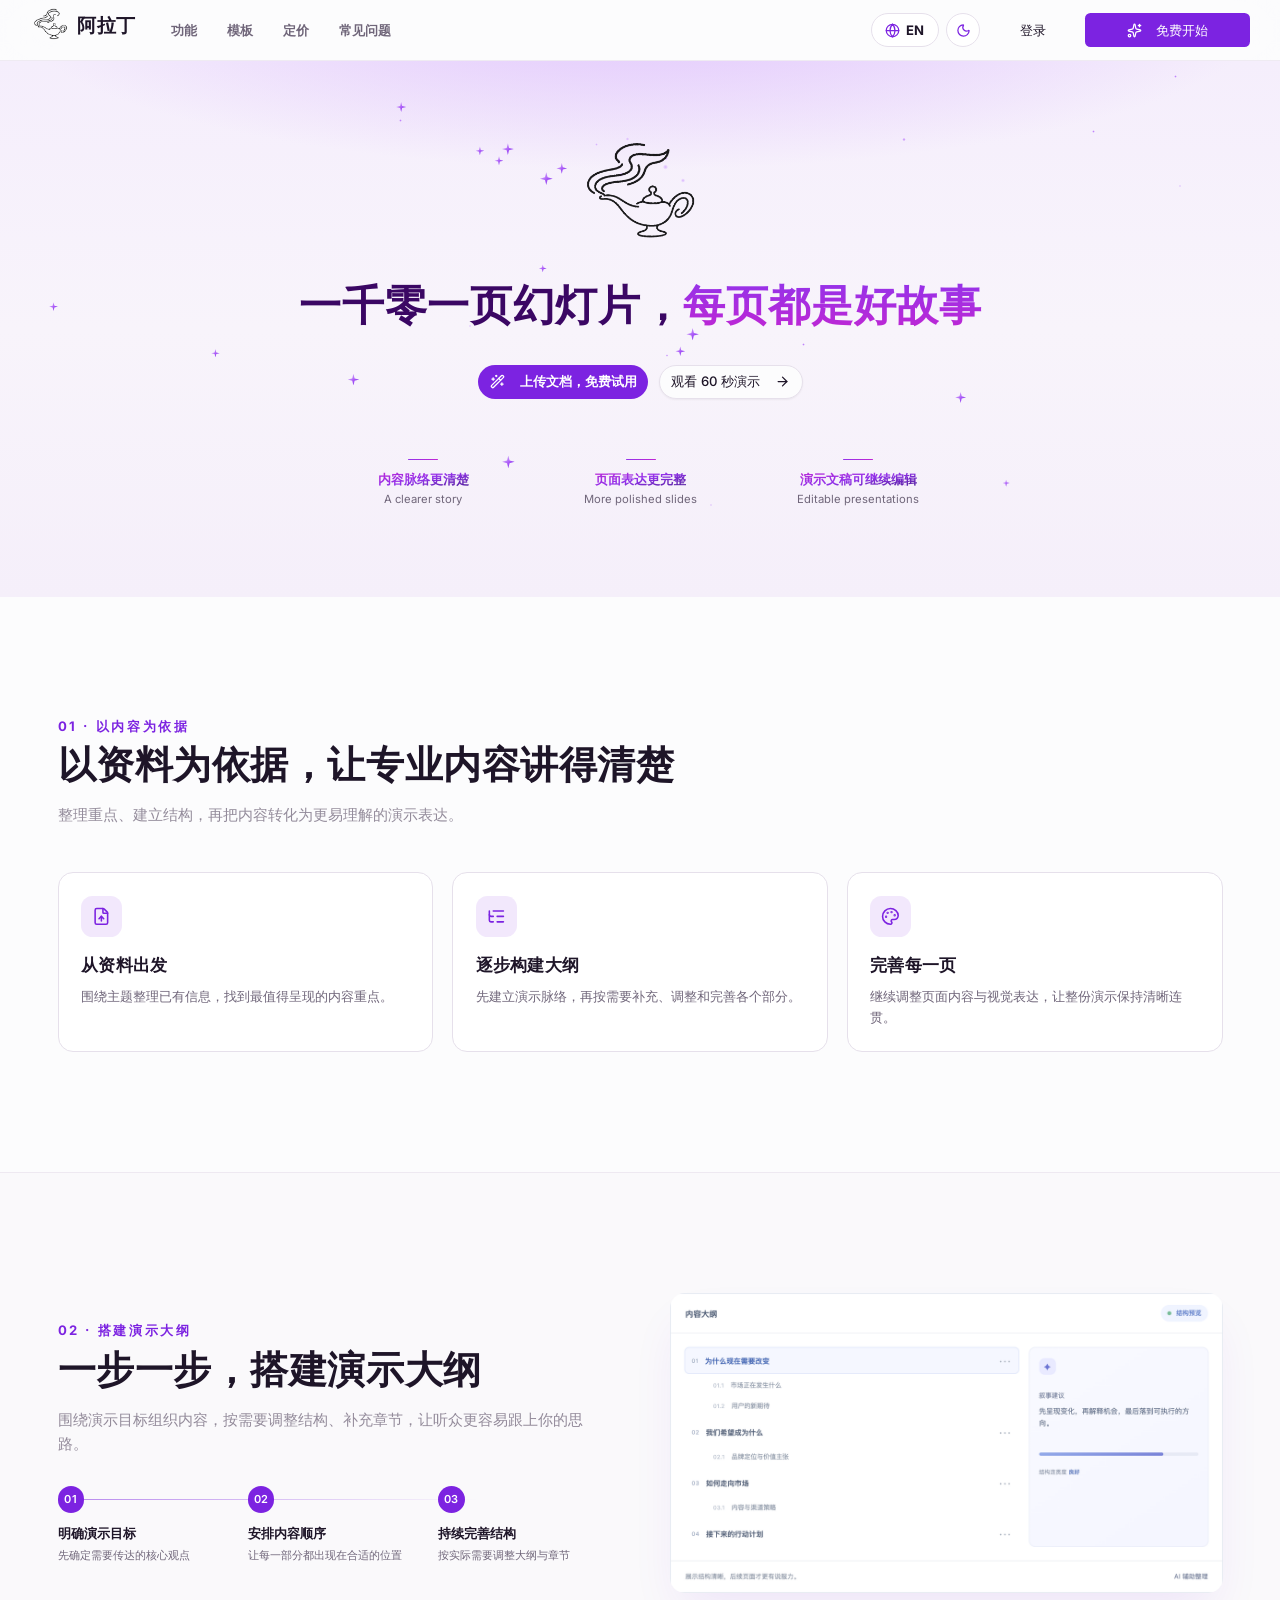
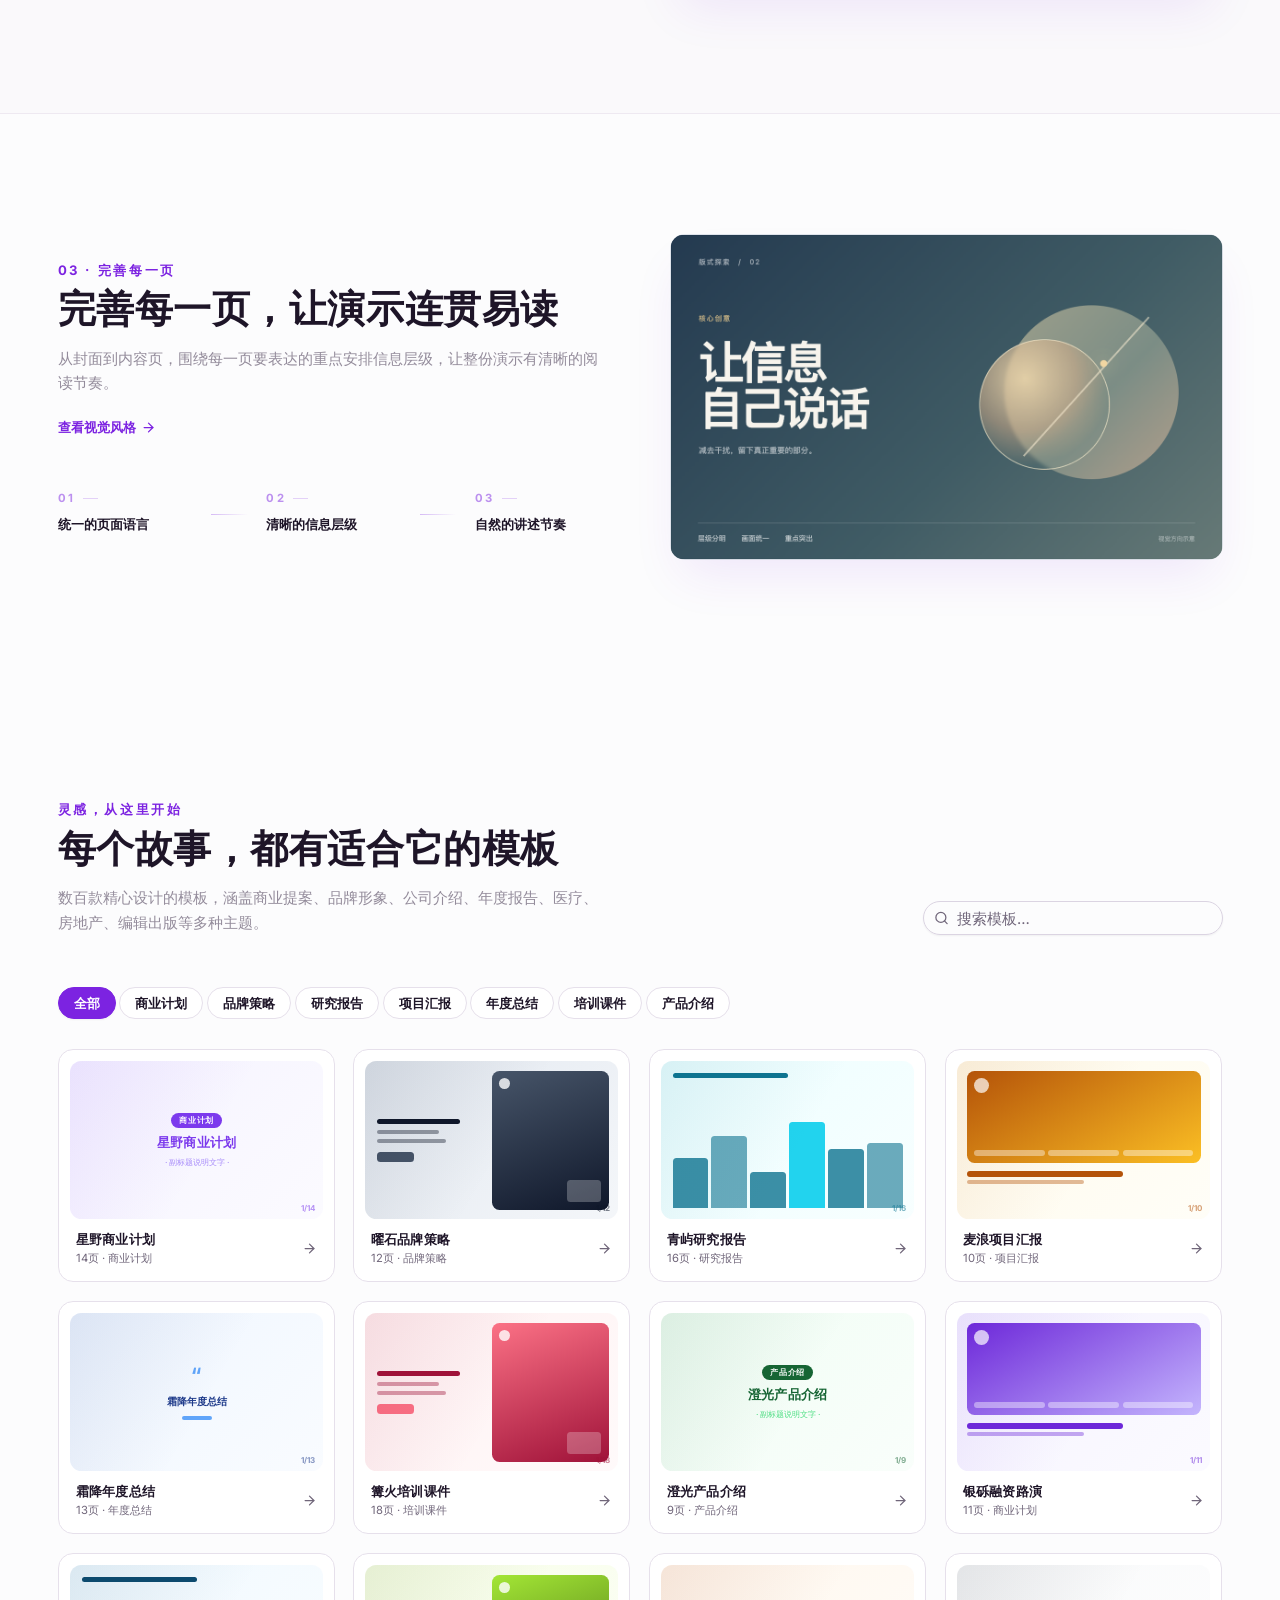
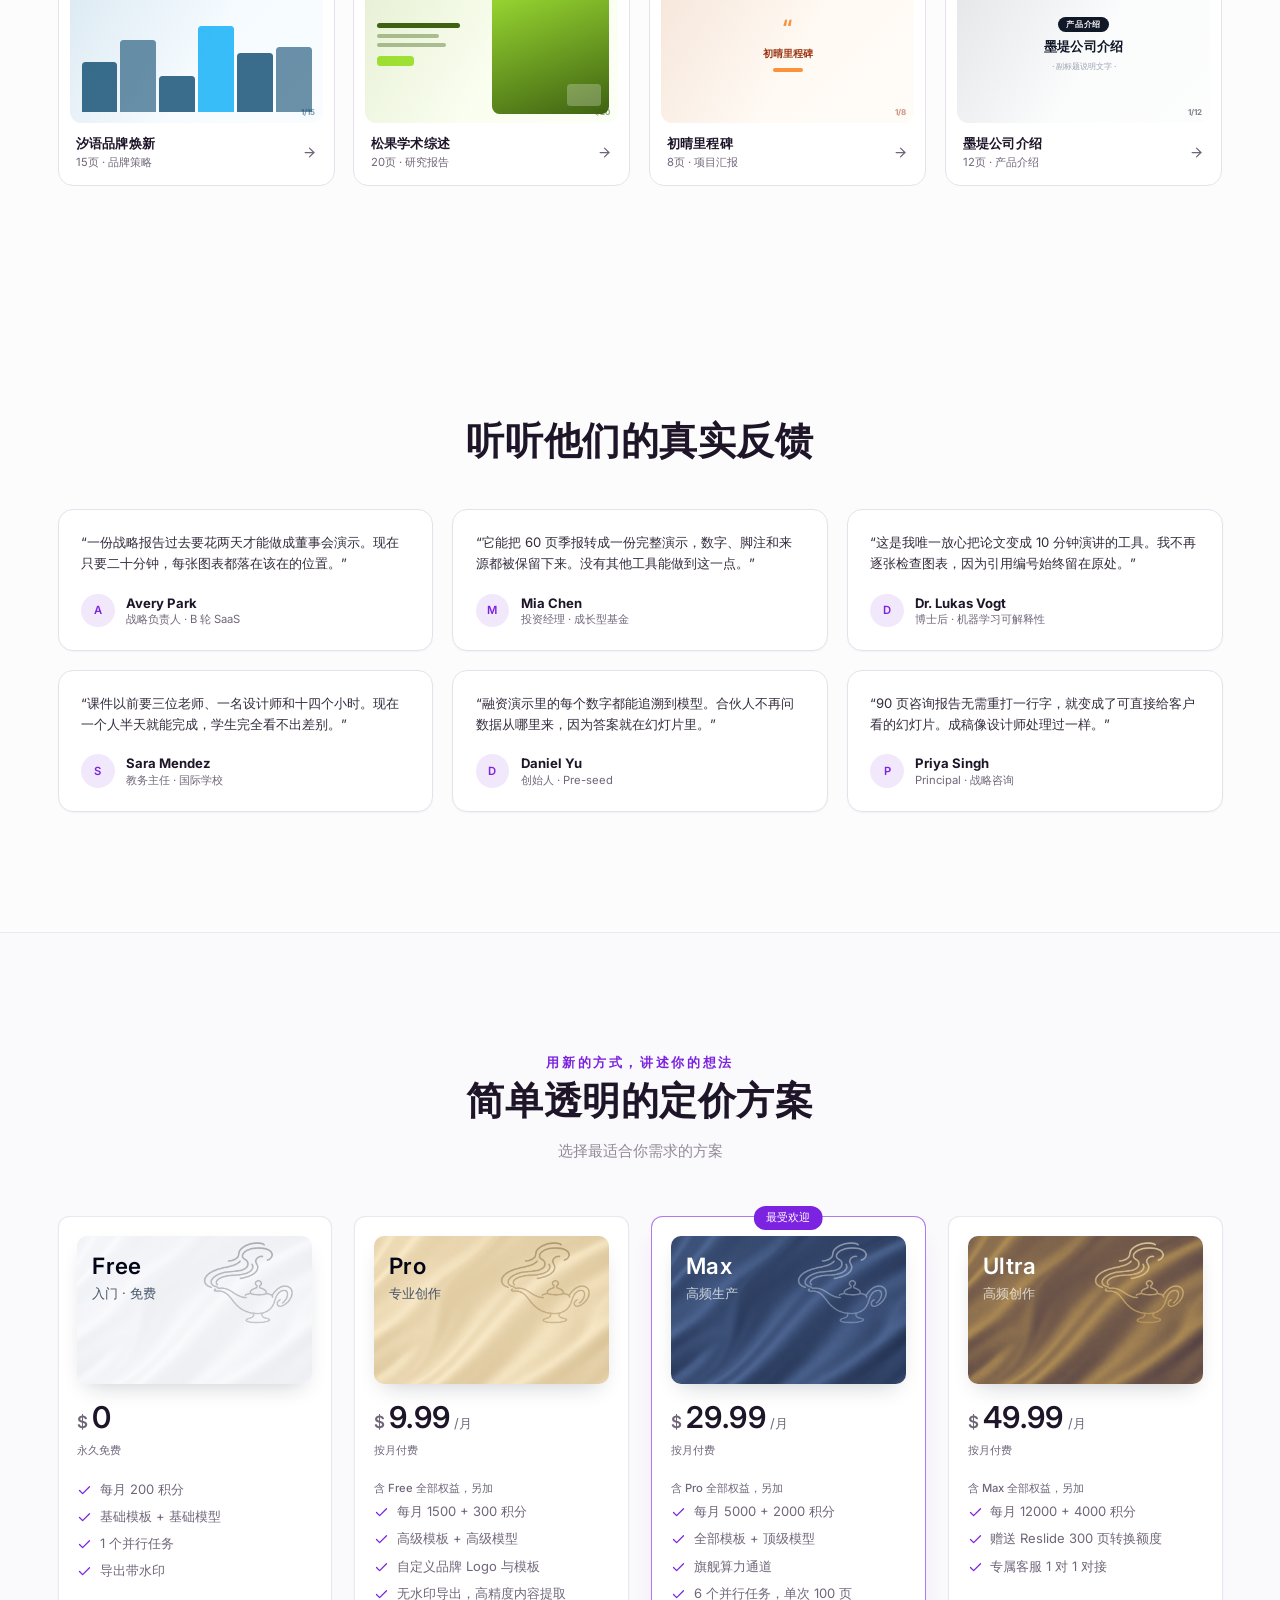
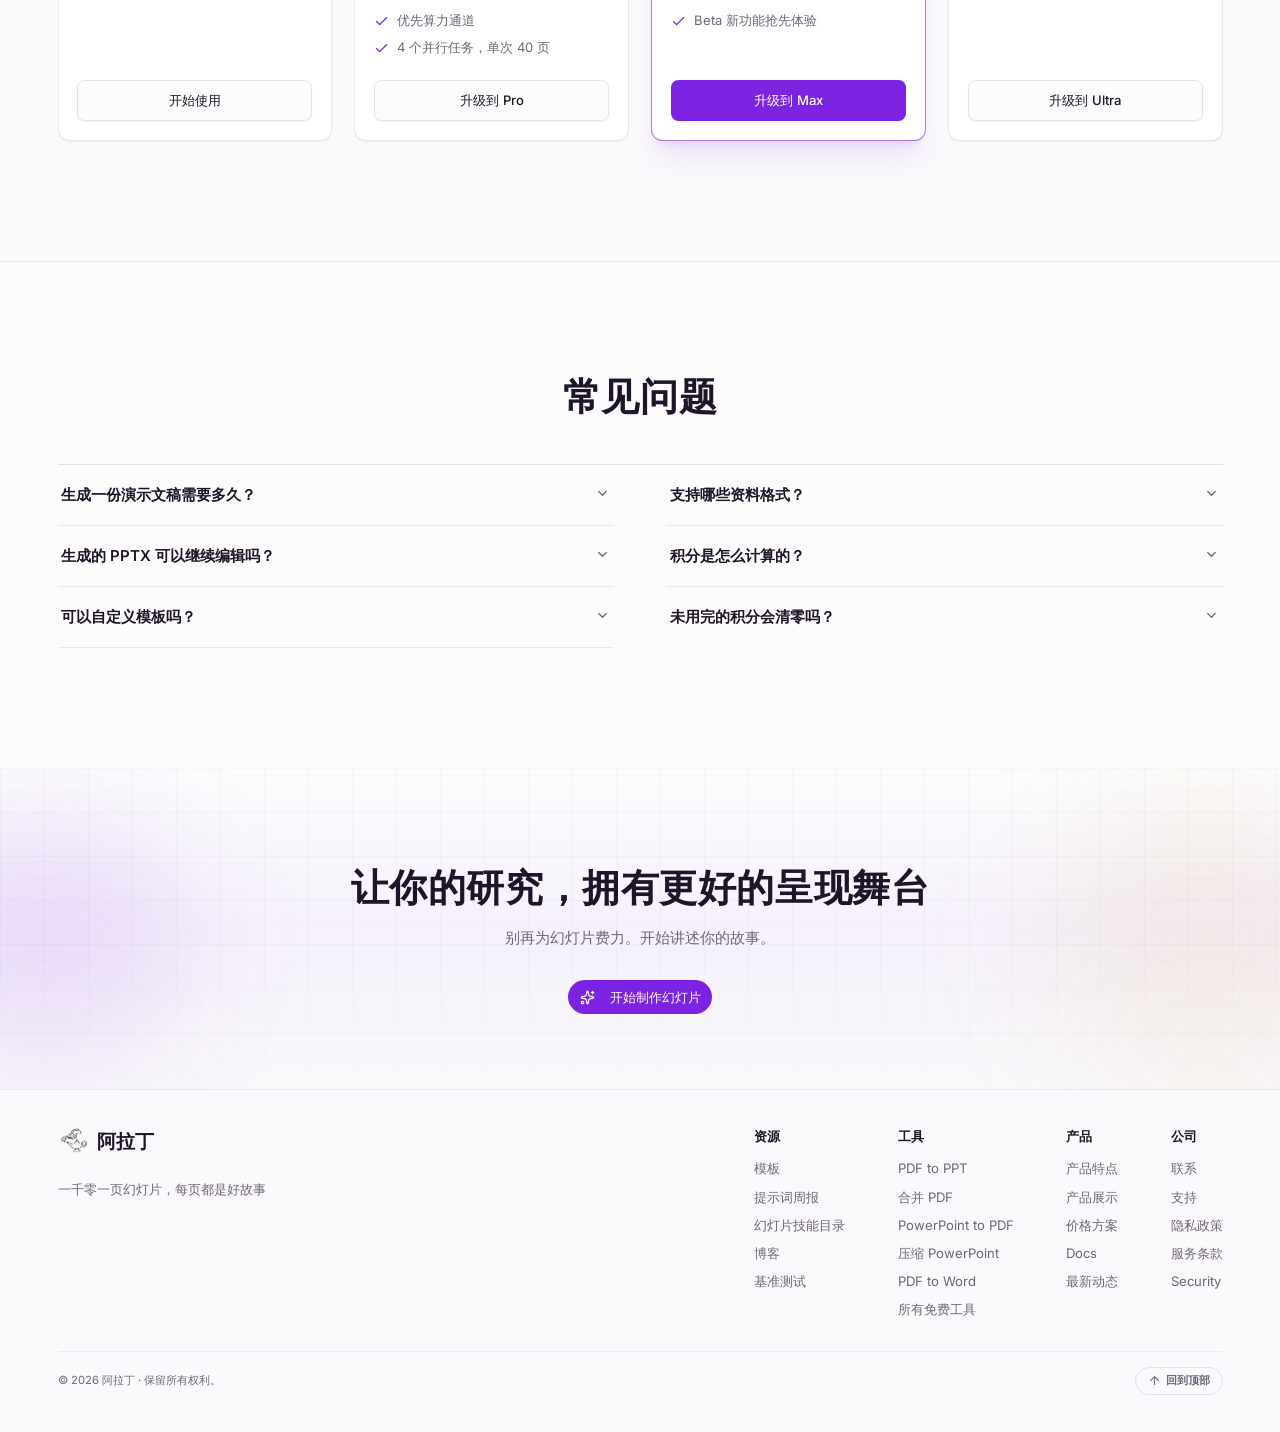
==== commit 7fee5e2b: "Update site 2026-10-15 11:52" ====
--- a/index.html
+++ b/index.html
@@ -6,7 +6,7 @@
     <meta name="robots" content="noindex, nofollow" />
     <link rel="icon" type="image/png" href="./brand/logo.png" />
     <title>神灯产品预览站</title>
-    <script type="module" crossorigin src="./assets/index-Bmd0kunE.js"></script>
+    <script type="module" crossorigin src="./assets/index-Dk9yODjh.js"></script>
     <link rel="stylesheet" crossorigin href="./assets/index-B5fAOPXO.css">
   </head>
   <body>
